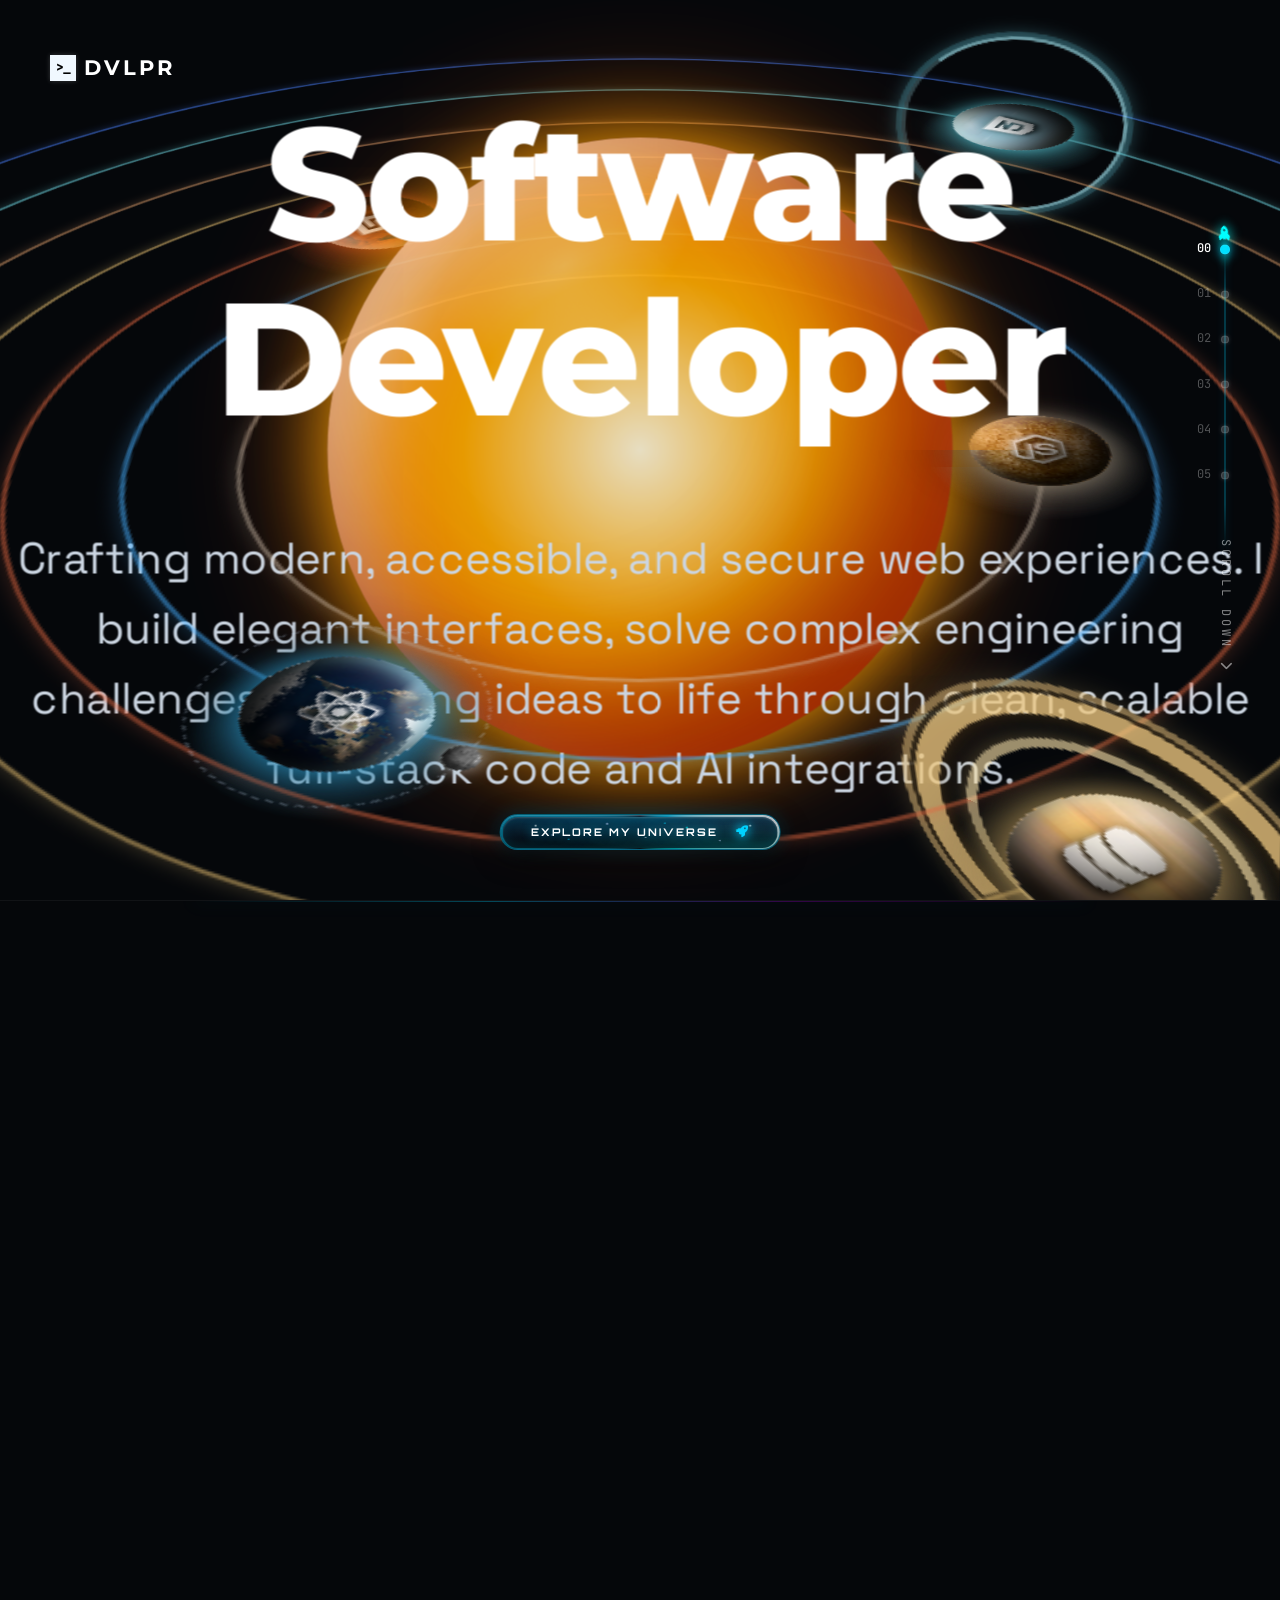
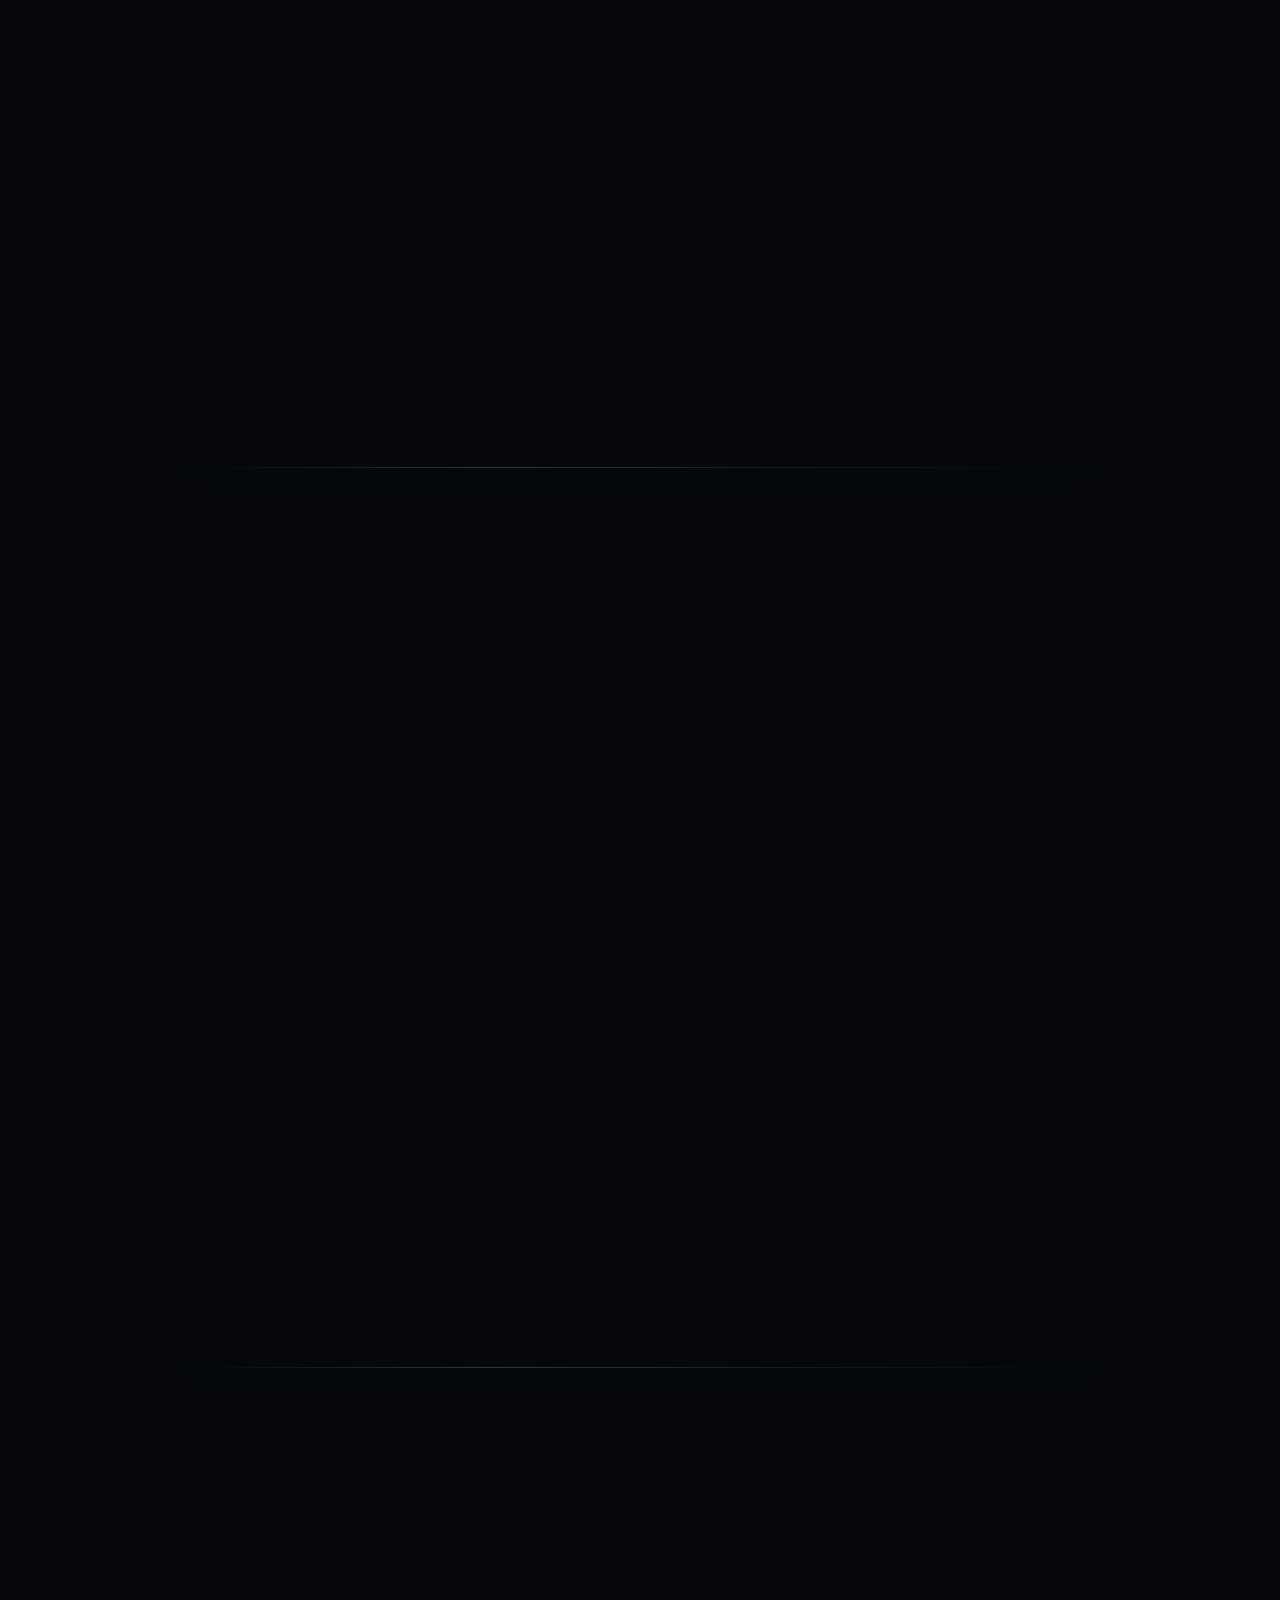
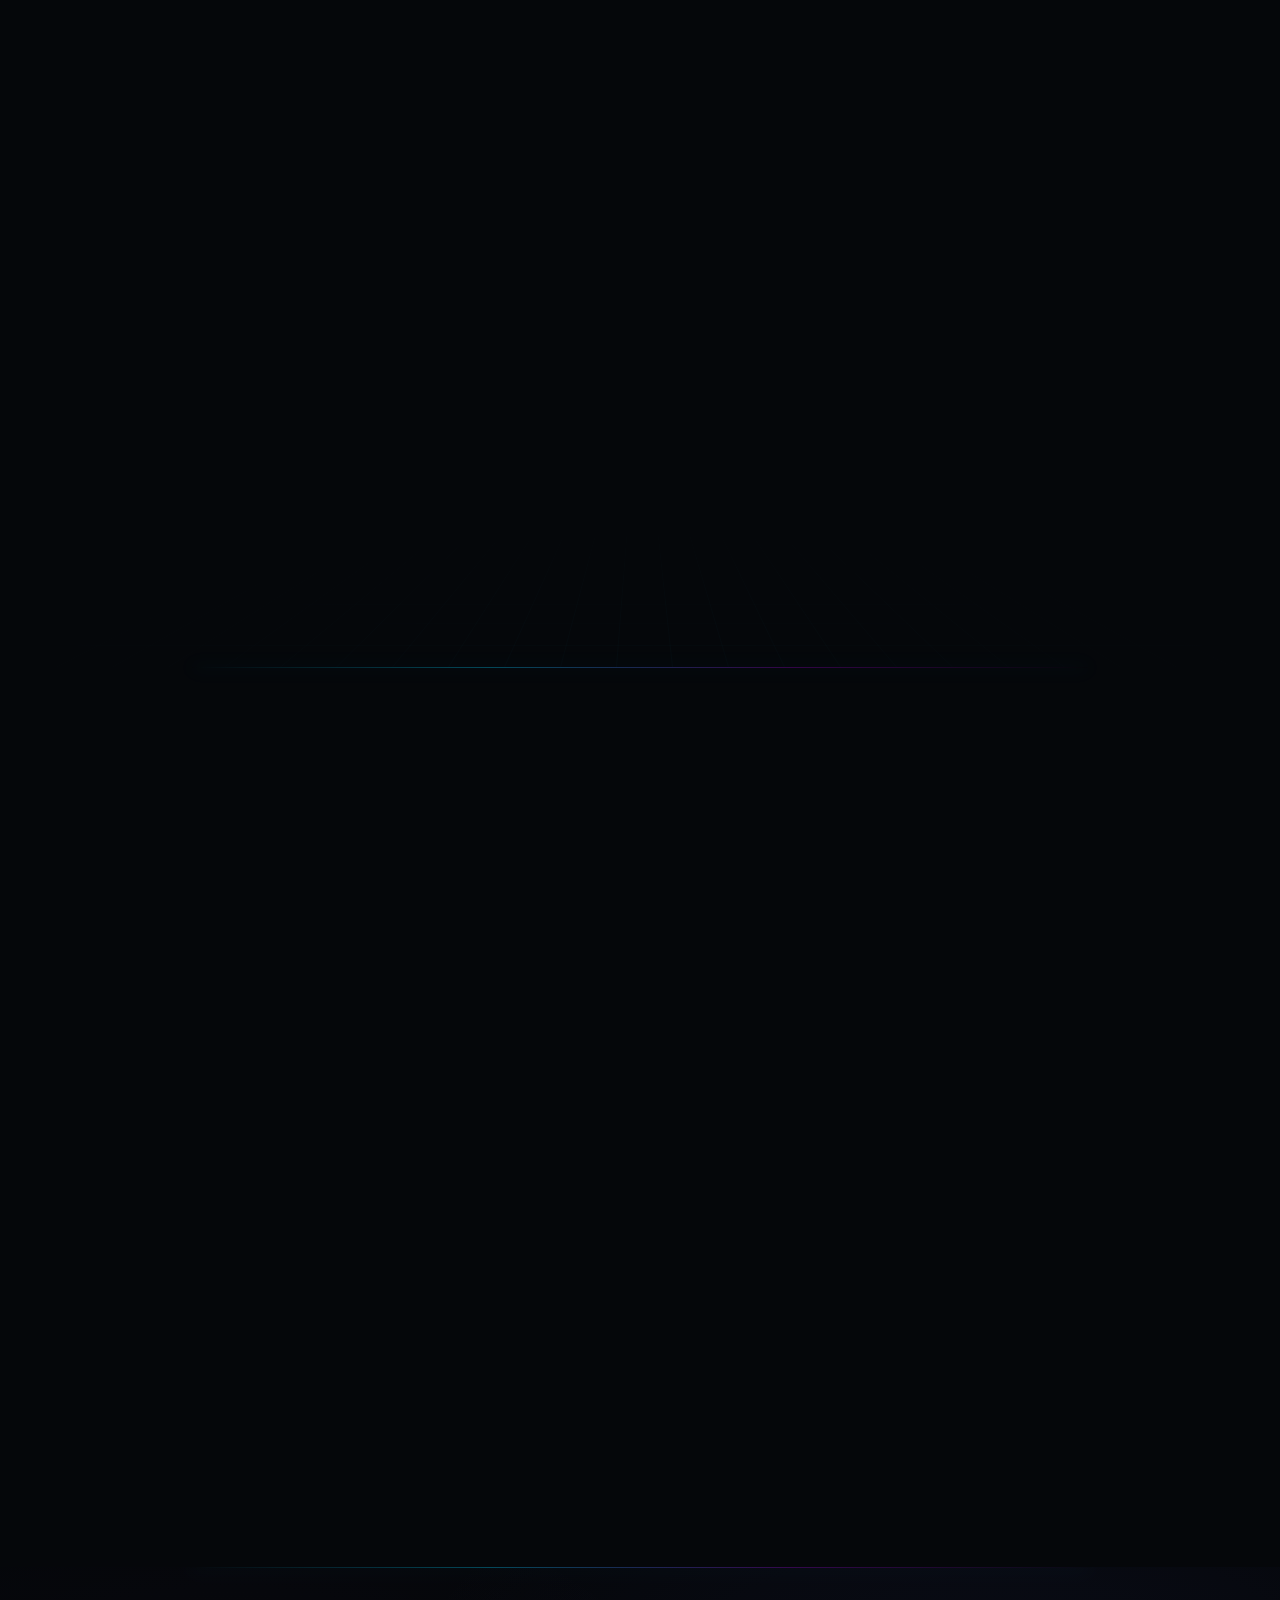
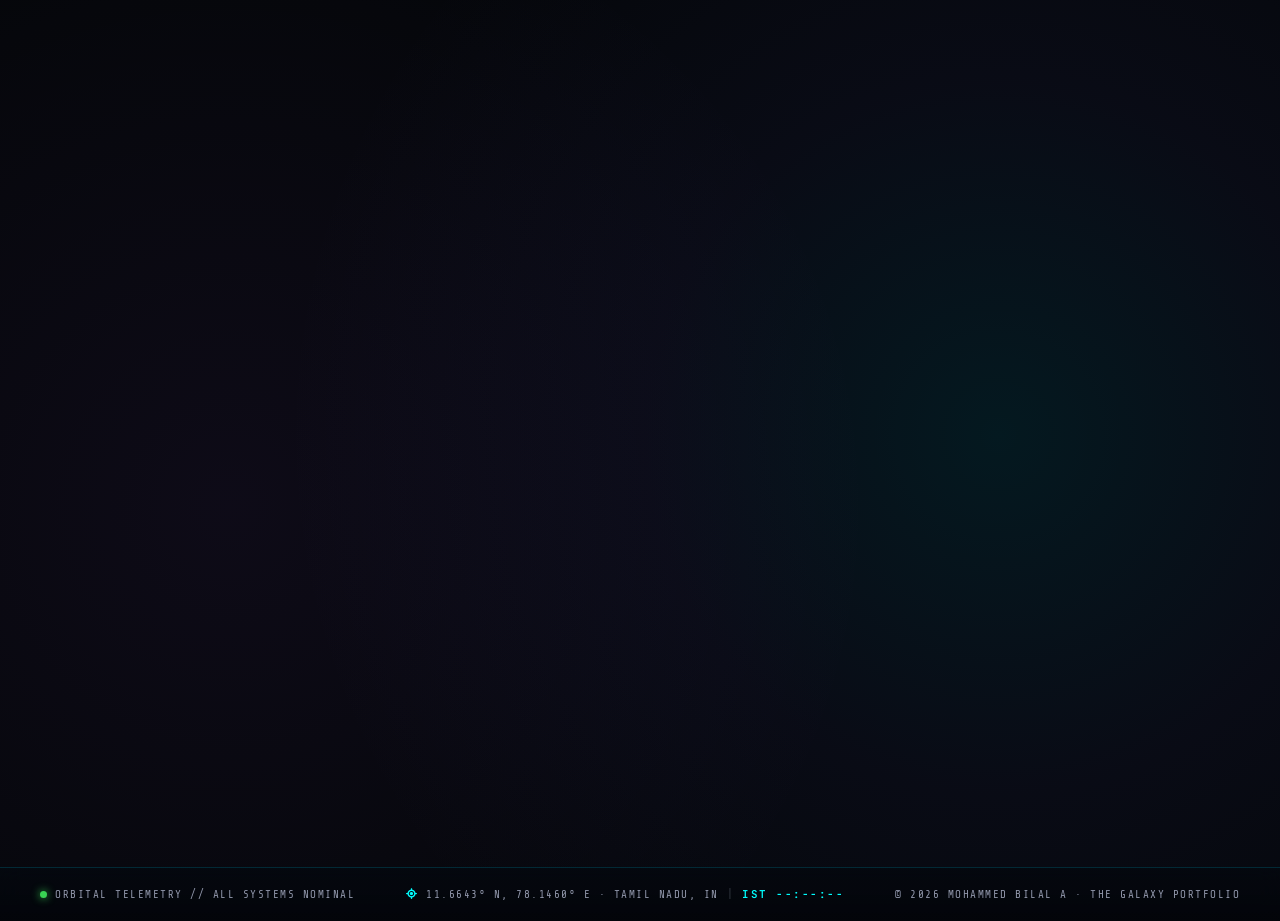
==== index.html @ cd168e83 "Standardize Skills planet sizes and redesign Skill Telemetry Dossier card" ====
<!DOCTYPE html>
<html lang="en">

<head>
    <meta charset="UTF-8">
    <meta name="viewport" content="width=device-width, initial-scale=1.0">
    <title>Mohammed Bilal | The Galaxy Portfolio</title>
    <!-- Favicon -->
    <link rel="icon"
        href="data:image/svg+xml,<svg xmlns='http://www.w3.org/2000/svg' viewBox='0 0 100 100'><text y='.9em' font-size='90'>🚀</text></svg>">
    <link rel="stylesheet" href="style.css?v=32">
    <link rel="stylesheet" href="https://cdnjs.cloudflare.com/ajax/libs/font-awesome/6.4.0/css/all.min.css">
    <link rel="preconnect" href="https://fonts.googleapis.com">
    <link rel="preconnect" href="https://fonts.gstatic.com" crossorigin>
    <link
        href="https://fonts.googleapis.com/css2?family=Inter:wght@300;400;600&family=Montserrat:wght@700&family=Orbitron:wght@400..900&family=Share+Tech+Mono&family=JetBrains+Mono:wght@400..700&family=Space+Grotesk:wght@300..700&display=swap"
        rel="stylesheet">
    <!-- Model Viewer -->
    <script type="module" src="https://ajax.googleapis.com/ajax/libs/model-viewer/3.4.0/model-viewer.min.js"></script>
    <!-- Lenis Smooth Scroll -->
    <script src="https://unpkg.com/@studio-freight/lenis@1.0.42/dist/lenis.min.js"></script>
</head>

<body>

    <!-- Global Canvas Starfield (replaces all parallax div layers) -->
    <canvas id="globalStarfield"></canvas>

    <!-- SPACE PRELOADER (COSMIC SOLAR SYSTEM) -->
    <div id="space-loader" class="space-loader-overlay">
        <!-- Faint space stars in loader are inherited from globalStarfield behind, but we add a nice cosmic nebula glow -->
        <div class="loader-nebula"></div>
        <div class="loader-scanlines"></div>

        <!-- Central Solar System Loader Graphics -->
        <div class="loader-solar-system">
            <!-- Miniature Sun -->
            <div class="loader-sun"></div>

            <!-- Orbit 1 & Planet 1 (React / Ice-Blue) -->
            <div class="loader-orbit orbit-1">
                <div class="loader-track track-1">
                    <div class="loader-planet planet-react"><i class="fab fa-react"></i></div>
                </div>
            </div>

            <!-- Orbit 2 & Planet 2 (NodeJS / Green) -->
            <div class="loader-orbit orbit-2">
                <div class="loader-track track-2">
                    <div class="loader-planet planet-node"><i class="fab fa-node-js"></i></div>
                </div>
            </div>

            <!-- Orbit 3 & Planet 3 (Python / Golden-Orange) -->
            <div class="loader-orbit orbit-3">
                <div class="loader-track track-3">
                    <div class="loader-planet planet-python"><i class="fab fa-python"></i></div>
                </div>
            </div>
        </div>

        <!-- Telemetry Data & Bootup Sequence -->
        <div class="loader-terminal">
            <div class="terminal-header">
                <span class="terminal-status">ORBITAL SYSTEM BOOT // ACTIVE</span>
                <span class="terminal-cursor"></span>
            </div>
            <div class="loader-percentage">00%</div>
            <!-- Golden Tech Progress Bar -->
            <div class="loader-bar-container">
                <div class="loader-bar-fill" id="loaderBarFill"></div>
            </div>
            <div class="loader-telemetry">Initializing Space Grid...</div>
        </div>
    </div>

    <!-- Brand Logo -->
    <a href="#home" class="brand-logo">
        <div class="logo-box">
            <span class="logo-terminal">&gt;<span class="blink-underscore">_</span></span>
        </div>
        <span class="logo-text">DVLPR</span>
    </a>



    <!-- Scroll Tracker Sidebar -->
    <div class="scroll-tracker">
        <ul class="scroll-nav">
            <li data-target="#home" data-label="Home" class="active">00</li>
            <li data-target="#about" data-label="About">01</li>
            <li data-target="#skills" data-label="Skills">02</li>
            <li data-target="#projects" data-label="Projects">03</li>
            <li data-target="#journey" data-label="Journey">04</li>
            <li data-target="#contact" data-label="Contact">05</li>
        </ul>
        <div class="scroll-label" id="scrollLabel" style="cursor: pointer;">
            <span>Scroll Down</span>
            <i class="fas fa-chevron-down"></i>
        </div>
    </div>



    <!-- Mobile Orbital Menu Trigger Button -->
    <button type="button" class="mobile-menu-trigger" id="mobileMenuTrigger" onclick="toggleMobileMenu()" aria-label="Open Orbital Navigation" aria-expanded="false" aria-controls="mobileNav">
        <span class="mm-radar-dot"></span>
        <span class="mm-label">ORBITAL NAV</span>
        <span class="mm-bars" aria-hidden="true">
            <span></span>
            <span></span>
            <span></span>
        </span>
    </button>

    <!-- Mobile Screen Overlay (Spacecraft Orbital Command Deck) -->
    <div class="mobile-nav-overlay" id="mobileNav" role="dialog" aria-modal="true" aria-label="Orbital Navigation Deck">
        <div class="mnav-backdrop-grid"></div>
        <div class="mnav-nebula-glow"></div>

        <div class="mnav-hud-panel">
            <!-- Top HUD Header -->
            <div class="mnav-header">
                <div class="mnav-brand">
                    <div class="logo-box">
                        <span class="logo-terminal">&gt;<span class="blink-underscore">_</span></span>
                    </div>
                    <div class="mnav-brand-meta">
                        <span class="mnav-brand-title">DVLPR // NAV DECK</span>
                        <span class="mnav-brand-sub"><span class="mnav-live-dot"></span>SECTOR TELEPORT READY</span>
                    </div>
                </div>
                <button type="button" class="close-menu-btn" onclick="toggleMobileMenu()" aria-label="Close Navigation">
                    <span class="close-label">ESC</span>
                    <i class="fas fa-times"></i>
                </button>
            </div>

            <!-- Sector Telemetry Navigation Links -->
            <nav class="mobile-nav-links" aria-label="Primary Mobile Navigation">
                <a href="#home" class="mnav-item active" style="--i: 0;">
                    <span class="mnav-index">00</span>
                    <span class="mnav-icon"><i class="fas fa-sun"></i></span>
                    <span class="mnav-info">
                        <span class="mnav-title">Home</span>
                        <span class="mnav-desc">SOLAR CORE // OVERVIEW</span>
                    </span>
                    <i class="fas fa-chevron-right mnav-arrow"></i>
                </a>
                <a href="#about" class="mnav-item" style="--i: 1;">
                    <span class="mnav-index">01</span>
                    <span class="mnav-icon"><i class="fas fa-user-astronaut"></i></span>
                    <span class="mnav-info">
                        <span class="mnav-title">About</span>
                        <span class="mnav-desc">ASTRONAUT DOSSIER // BIO</span>
                    </span>
                    <i class="fas fa-chevron-right mnav-arrow"></i>
                </a>
                <a href="#skills" class="mnav-item" style="--i: 2;">
                    <span class="mnav-index">02</span>
                    <span class="mnav-icon"><i class="fas fa-globe"></i></span>
                    <span class="mnav-info">
                        <span class="mnav-title">Skills</span>
                        <span class="mnav-desc">PLANETARY TECH SYSTEM</span>
                    </span>
                    <i class="fas fa-chevron-right mnav-arrow"></i>
                </a>
                <a href="#projects" class="mnav-item" style="--i: 3;">
                    <span class="mnav-index">03</span>
                    <span class="mnav-icon"><i class="fas fa-satellite-dish"></i></span>
                    <span class="mnav-info">
                        <span class="mnav-title">Projects</span>
                        <span class="mnav-desc">MISSIONS LOG // ARCHIVE</span>
                    </span>
                    <i class="fas fa-chevron-right mnav-arrow"></i>
                </a>
                <a href="#journey" class="mnav-item" style="--i: 4;">
                    <span class="mnav-index">04</span>
                    <span class="mnav-icon"><i class="fas fa-route"></i></span>
                    <span class="mnav-info">
                        <span class="mnav-title">Journey</span>
                        <span class="mnav-desc">STELLAR TRAJECTORY</span>
                    </span>
                    <i class="fas fa-chevron-right mnav-arrow"></i>
                </a>
                <a href="#contact" class="mnav-item" style="--i: 5;">
                    <span class="mnav-index">05</span>
                    <span class="mnav-icon"><i class="fas fa-broadcast-tower"></i></span>
                    <span class="mnav-info">
                        <span class="mnav-title">Contact</span>
                        <span class="mnav-desc">MISSION CONTROL // UPLINK</span>
                    </span>
                    <i class="fas fa-chevron-right mnav-arrow"></i>
                </a>
            </nav>

            <!-- Bottom Quick-Comms & Telemetry Footer -->
            <div class="mnav-footer">
                <div class="mnav-socials">
                    <a href="https://github.com/Bilalyzr" target="_blank" rel="noopener noreferrer" aria-label="GitHub">
                        <i class="fab fa-github"></i>
                    </a>
                    <a href="https://www.linkedin.com/in/mohammed-bilal-a-5b5656254" target="_blank" rel="noopener noreferrer" aria-label="LinkedIn">
                        <i class="fab fa-linkedin-in"></i>
                    </a>
                    <a href="mailto:althafbilal1968@gmail.com" aria-label="Email">
                        <i class="fas fa-envelope"></i>
                    </a>
                    <a href="https://www.instagram.com/_.bxnny_4?igsh=dndpNm1zdHIxMTE0" target="_blank" rel="noopener noreferrer" aria-label="Instagram">
                        <i class="fab fa-instagram"></i>
                    </a>
                </div>
                <div class="mnav-coords">SYS ONLINE · 11.66°N, 78.14°E</div>
            </div>
        </div>
    </div>

    <!-- 1. HERO SECTION -->
    <section id="home">

        <div class="scene-container">
            <div class="solar-system">

                <!-- 7 Orbits -->
                <div class="orbit orbit-1"></div>
                <div class="orbit orbit-2"></div>
                <div class="orbit orbit-3"></div>
                <div class="orbit orbit-4"></div>
                <div class="orbit orbit-5"></div>
                <div class="orbit orbit-6"></div>
                <div class="orbit orbit-7"></div>

                <div class="sun-wrapper">
                    <div class="sun"></div>
                    <div class="sun-text">
                        <h1>Mohammed Bilal</h1>
                        <p class="hero-role">Software<br>Developer</p>
                        <p class="hero-desc">Crafting modern, accessible, and secure web experiences. I build elegant
                            interfaces, solve complex engineering challenges, and bring ideas to life through clean, scalable
                            full-stack code and AI integrations.</p>

                    </div>
                </div>

                <!-- Tracks & 3D Real Solar System Tech Planets -->
                <!-- 1. Mercury (Node.js) — Scorched Cratered Iron World -->
                <div class="track track-1">
                    <div class="p-wrapper p-1" style="--start-angle: 0deg;">
                        <div class="planet-body style-node planet-mercury counter-rot-1" data-skill="node" data-planet-label="MERCURY // NODE.JS" role="button" tabindex="0" aria-label="Mercury - Node.js Tech Planet">
                            <div class="planet-aura"></div>
                            <div class="planet-sphere">
                                <div class="planet-texture"></div>
                                <div class="planet-emblem"><i class="fab fa-node-js"></i></div>
                                <div class="planet-grid-overlay"></div>
                                <div class="planet-shading"></div>
                            </div>
                        </div>
                    </div>
                </div>

                <!-- 2. Earth (React.js) — Blue Marble, Continents, Clouds & Lunar Moon -->
                <div class="track track-2">
                    <div class="p-wrapper p-2" style="--start-angle: 120deg;">
                        <div class="planet-body style-react planet-earth counter-rot-2" data-skill="react" data-planet-label="EARTH // REACT.JS" role="button" tabindex="0" aria-label="Earth - React.js Tech Planet">
                            <div class="planet-aura"></div>
                            <div class="planet-sphere">
                                <div class="planet-texture"></div>
                                <div class="planet-clouds"></div>
                                <div class="planet-emblem"><i class="fab fa-react"></i></div>
                                <div class="planet-grid-overlay"></div>
                                <div class="planet-shading"></div>
                            </div>
                            <div class="planet-moon-orbit">
                                <div class="planet-moon"></div>
                            </div>
                        </div>
                    </div>
                </div>

                <!-- 3. Mars (HTML5) — The Rusty Red Planet & Polar Ice Cap -->
                <div class="track track-3">
                    <div class="p-wrapper p-3" style="--start-angle: 240deg;">
                        <div class="planet-body style-html planet-mars counter-rot-3" data-skill="html" data-planet-label="MARS // HTML5" role="button" tabindex="0" aria-label="Mars - HTML5 Tech Planet">
                            <div class="planet-aura"></div>
                            <div class="planet-sphere">
                                <div class="planet-texture"></div>
                                <div class="planet-emblem"><i class="fab fa-html5"></i></div>
                                <div class="planet-grid-overlay"></div>
                                <div class="planet-shading"></div>
                            </div>
                        </div>
                    </div>
                </div>

                <!-- 4. Saturn (Database / SQL) — Golden Gas Giant & Cassini Ring System -->
                <div class="track track-4">
                    <div class="p-wrapper p-4" style="--start-angle: 60deg;">
                        <div class="planet-body style-db planet-saturn counter-rot-4" data-skill="sql" data-planet-label="SATURN // SQL & DB" role="button" tabindex="0" aria-label="Saturn - SQL Database Tech Planet">
                            <div class="planet-aura"></div>
                            <div class="planet-sphere">
                                <div class="planet-texture"></div>
                                <div class="planet-emblem"><i class="fas fa-database"></i></div>
                                <div class="planet-grid-overlay"></div>
                                <div class="planet-shading"></div>
                            </div>
                            <div class="planet-ring ring-saturn-major"></div>
                            <div class="planet-ring ring-saturn-minor"></div>
                        </div>
                    </div>
                </div>

                <!-- 5. Jupiter (Python) — Banded Gas Giant & Great Red Spot -->
                <div class="track track-5">
                    <div class="p-wrapper p-5" style="--start-angle: 180deg;">
                        <div class="planet-body style-python planet-jupiter counter-rot-5" data-skill="python" data-planet-label="JUPITER // PYTHON" role="button" tabindex="0" aria-label="Jupiter - Python Tech Planet">
                            <div class="planet-aura"></div>
                            <div class="planet-sphere">
                                <div class="planet-texture"></div>
                                <div class="planet-emblem"><i class="fab fa-python"></i></div>
                                <div class="planet-grid-overlay"></div>
                                <div class="planet-shading"></div>
                            </div>
                            <div class="planet-ring ring-jupiter-faint"></div>
                        </div>
                    </div>
                </div>

                <!-- 6. Uranus (CSS3) — Aquamarine Ice Giant & Tilted Ring -->
                <div class="track track-6">
                    <div class="p-wrapper p-6" style="--start-angle: 300deg;">
                        <div class="planet-body style-css planet-uranus counter-rot-6" data-skill="css" data-planet-label="URANUS // CSS3" role="button" tabindex="0" aria-label="Uranus - CSS3 Tech Planet">
                            <div class="planet-aura"></div>
                            <div class="planet-sphere">
                                <div class="planet-texture"></div>
                                <div class="planet-emblem"><i class="fab fa-css3-alt"></i></div>
                                <div class="planet-grid-overlay"></div>
                                <div class="planet-shading"></div>
                            </div>
                            <div class="planet-ring ring-uranus"></div>
                        </div>
                    </div>
                </div>

                <!-- 7. Neptune (Git) — Deep Cobalt Ice Giant & Cirrus Winds -->
                <div class="track track-7">
                    <div class="p-wrapper p-7" style="--start-angle: 45deg;">
                        <div class="planet-body style-git planet-neptune counter-rot-7" data-skill="git" data-planet-label="NEPTUNE // GIT" role="button" tabindex="0" aria-label="Neptune - Git Tech Planet">
                            <div class="planet-aura"></div>
                            <div class="planet-sphere">
                                <div class="planet-texture"></div>
                                <div class="planet-emblem"><i class="fab fa-git-alt"></i></div>
                                <div class="planet-grid-overlay"></div>
                                <div class="planet-shading"></div>
                            </div>
                        </div>
                    </div>
                </div>

            </div>
        </div>

        <div class="cta-container" id="btnWrapper">
            <div class="galaxy-button">
                <button id="btn" class="space-button" data-target="#projects">
                    <span class="backdrop"></span>
                    <span class="galaxy"></span>
                    <label class="text">EXPLORE MY UNIVERSE &nbsp;<i class="fas fa-rocket"></i></label>
                </button>
                <div class="bodydrop"></div>
            </div>
        </div>
    </section>

    <!-- 2. ABOUT SECTION -->
    <section id="about">
        <div class="container fade-up">
            <h2 class="section-title">About - The Astronaut</h2>

            <div class="top-section">
                <div class="astronaut-container zoom-in" id="astronautContainer">
                    <model-viewer src="assets/models/Astronaut.glb" alt="A 3D model of an astronaut" auto-rotate
                        camera-controls shadow-intensity="1"
                        style="width: 100%; height: 100%; background-color: transparent;" disable-zoom disable-pan>
                    </model-viewer>

                    <!-- Hologram Emitter Pedestal -->
                    <div class="holo-emitter-base" aria-hidden="true">
                        <div class="emitter-beam"></div>
                        <div class="emitter-ring-outer"></div>
                        <div class="emitter-ring-inner"></div>
                    </div>

                    <!-- Speech Bubble (revealed when touching/interacting with the Astronaut) -->
                    <div class="speech-bubble" id="astronautSpeechBubble">Hello, Universe.<br>
                        I am <span class="astronaut-name-highlight">Mohammed Bilal</span>.</div>
                </div>

                <div class="profile-card holograph-card fade-left">
                    <!-- HUD Frame Elements -->
                    <div class="hud-inner-frame"></div>
                    <div class="hud-grid"></div>
                    <div class="hud-indicators">
                        <span class="hud-indicator"></span>
                        <span class="hud-indicator"></span>
                        <span class="hud-indicator"></span>
                    </div>
                    <div class="hud-status">Active</div>

                    <h3>Who I Am</h3>
                    <div class="hud-subtitle">Personnel Database // Entry_001</div>
                    <div class="card-line"></div>
                    <p>
                        I am Mohammed Bilal, a driven Software Developer with hands-on experience in full-stack web
                        development, React.js, Node.js, Python, and WordPress. Navigating the boundless digital
                        cosmos, I specialize in API integration, database management, debugging, and deployment,
                        with practical expertise in e-learning platforms and AI/ML-driven applications.
                    </p>

                    <!-- Resume Download Button -->
                    <div class="resume-download-wrap">
                        <a href="assets/Mohammed_Bilal_A_Resume.pdf" download="Mohammed_Bilal_A_Resume.pdf"
                            class="resume-holo-btn" id="resumeDownloadBtn">
                            <span class="resume-btn-icon"><i class="fas fa-file-download"></i></span>
                            <span class="resume-btn-content">
                                <span class="resume-btn-label">DOWNLOAD MISSION FILE</span>
                                <span class="resume-btn-sub">Resume · PDF</span>
                            </span>
                            <span class="resume-btn-arrow"><i class="fas fa-chevron-right"></i></span>
                        </a>
                    </div>
                </div>
            </div>

            <div class="grid-section">
                <div class="info-card holograph-card zoom-in">
                    <div class="info-card-grid"></div>
                    <div class="icon-box"><i class="fas fa-rocket"></i></div>
                    <div class="card-title">Academic & Trajectory Log</div>
                    <div class="card-content">
                        <ul class="bullet-list" style="padding-left: 0;">
                            <li><strong style="color:var(--neon-cyan);">Base Command:</strong> Master of Computer
                                Applications, Sona College of Technology (CGPA: 8.3/10 · Expected 2027).</li>
                            <li><strong style="color:var(--neon-cyan);">Undergraduate:</strong> Bachelor of Computer
                                Applications, Sona College of Arts & Science (CGPA: 7.9/10).</li>
                            <li><strong style="color:var(--neon-cyan);">Industry Experience:</strong> Web Developer Intern at
                                Sasha Infinity (Tutor LMS, WordPress, AI integrations).</li>
                        </ul>
                    </div>
                </div>

                <div class="info-card holograph-card zoom-in">
                    <div class="info-card-grid"></div>
                    <div class="icon-box"><i class="fas fa-trophy"></i></div>
                    <div class="card-title">Hackathon Expeditions</div>
                    <div class="card-content">
                        <ul class="bullet-list" style="padding-left: 0;">
                            <li><strong style="color:white;">SIF Pitch Fest 2026:</strong> <span
                                    style="color:#b3c5ef;">Winner</span></li>
                            <li><strong style="color:white;">SDG Hackathon 2026:</strong> <span
                                    style="color:#b3c5ef;">Finalist</span></li>
                            <li><strong style="color:white;">Smart India Hackathon 2025:</strong> <span
                                    style="color:#b3c5ef;">Internal Round Qualifier</span></li>
                            <li><strong style="color:white;">Niral Thiruvizha 3.0:</strong> <span
                                    style="color:#b3c5ef;">Top 500</span></li>
                            <li><strong style="color:white;">SIH 2024 & 2022:</strong> <span
                                    style="color:#b3c5ef;">Participant</span></li>
                        </ul>
                    </div>
                </div>



                <div class="info-card holograph-card zoom-in">
                    <div class="info-card-grid"></div>
                    <div class="icon-box"><i class="fas fa-brain"></i></div>
                    <div class="card-title">Areas of Interest</div>
                    <div class="card-content">
                        <ul class="bullet-list">
                            <li>Artificial Intelligence</li>
                            <li>Software Development</li>
                            <li>Web Development</li>
                            <li>Data Analysis</li>
                        </ul>
                    </div>
                </div>
            </div>
        </div>
    </section>

    <!-- 3. SKILLS SECTION -->
    <section id="skills">
        <div class="container fade-up" id="skills-layout-container">
            <div class="skills-left">
                <div class="universe-container zoom-in">
                    <div class="orbit-ring ring-1"></div>
                    <div class="orbit-ring ring-2"></div>
                    <div class="orbit-ring ring-3"></div>

                    <!-- Central Logo -->
                    <div class="central-sun-logo">
                        <i class="fas fa-laptop-code"></i>
                    </div>

                    <div class="skill-info-card" id="skill-info-card" role="dialog" aria-labelledby="skill-title">
                        <div class="sk-card-grid" aria-hidden="true"></div>
                        <span class="sk-hud-corner tl" aria-hidden="true"></span>
                        <span class="sk-hud-corner tr" aria-hidden="true"></span>
                        <span class="sk-hud-corner bl" aria-hidden="true"></span>
                        <span class="sk-hud-corner br" aria-hidden="true"></span>

                        <!-- Telemetry Top Bar -->
                        <div class="sk-card-topbar">
                            <div class="sk-topbar-left">
                                <span class="sk-planet-mini" id="skill-planet-mini"></span>
                                <span class="sk-sector-code" id="skill-planet-name">SECTOR // EARTH</span>
                            </div>
                            <div class="sk-topbar-right">
                                <span class="sk-live-badge"><span class="sk-live-dot"></span>LOCKED</span>
                                <button type="button" class="close-btn" onclick="closeSkillCard()" aria-label="Close Telemetry Dossier">
                                    <span>ESC</span>
                                    <i class="fas fa-times"></i>
                                </button>
                            </div>
                        </div>

                        <!-- Core Hero Emblem & Title Header -->
                        <div class="sk-card-header">
                            <div class="sk-icon-orb">
                                <i id="skill-icon" class="fab fa-react tech-icon-large"></i>
                            </div>
                            <div class="sk-header-meta">
                                <span class="sk-dossier-tag">TECH TELEMETRY // DOSSIER</span>
                                <h3 id="skill-title">React.js</h3>
                            </div>
                        </div>

                        <div class="skill-card-details">
                            <div class="detail-row">
                                <span class="detail-label"><i class="fas fa-microchip"></i>PAYLOAD &amp; TOOLS //</span>
                                <div class="sk-tools-pills" id="skill-tools"></div>
                            </div>

                            <div class="detail-row">
                                <div class="sk-proficiency-head">
                                    <span class="detail-label" style="margin-bottom:0;"><i class="fas fa-tachometer-alt"></i>PROFICIENCY //</span>
                                    <div class="sk-proficiency-badges">
                                        <span id="skill-level" class="sk-level-badge">Advanced</span>
                                        <span id="skill-percent" class="sk-percent-val">85%</span>
                                    </div>
                                </div>
                                <div class="progress-container">
                                    <div class="progress-bar" id="skill-progress"></div>
                                </div>
                            </div>

                            <div class="detail-row">
                                <span class="detail-label"><i class="fas fa-satellite"></i>OPERATIONAL CAPABILITIES //</span>
                                <p id="skill-desc" class="sk-desc-box">...</p>
                            </div>
                        </div>

                        <div class="sk-card-footer">
                            <a href="#projects" class="skill-cta-btn" onclick="closeSkillCard()">
                                <i class="fas fa-rocket"></i>
                                <span>VIEW MISSIONS</span>
                                <i class="fas fa-chevron-right sk-btn-arrow"></i>
                            </a>
                        </div>
                    </div>

                    <!-- Track 1: Horizontal -->
                    <div class="planet-track track-1">
                        <div class="planet-spinner">
                            <div class="planet-pos" style="--start-angle: 0deg;">
                                <div class="planet p-react skill-earth" data-planet-label="EARTH // REACT.JS" onclick="openSkill('react')">
                                    <span class="sk-planet-surface"></span>
                                    <span class="sk-planet-clouds"></span>
                                    <i class="fab fa-react"></i>
                                    <span class="sk-moon-orbit"><span class="sk-moon"></span></span>
                                </div>
                            </div>
                            <div class="planet-pos" style="--start-angle: 180deg;">
                                <div class="planet p-node skill-mercury" data-planet-label="MERCURY // NODE.JS" onclick="openSkill('node')">
                                    <span class="sk-planet-surface"></span>
                                    <i class="fab fa-node-js"></i>
                                </div>
                            </div>
                        </div>
                    </div>

                    <!-- Track 2: Tilted Positive -->
                    <div class="planet-track track-2">
                        <div class="planet-spinner">
                            <div class="planet-pos" style="--start-angle: 0deg;">
                                <div class="planet p-html skill-mars" data-planet-label="MARS // HTML5" onclick="openSkill('html')">
                                    <span class="sk-planet-surface"></span>
                                    <i class="fab fa-html5"></i>
                                </div>
                            </div>
                            <div class="planet-pos" style="--start-angle: 120deg;">
                                <div class="planet p-sql skill-saturn" data-planet-label="SATURN // SQL & DB" onclick="openSkill('sql')">
                                    <span class="sk-planet-surface"></span>
                                    <i class="fas fa-database"></i>
                                    <span class="sk-saturn-ring-major"></span>
                                    <span class="sk-saturn-ring-minor"></span>
                                </div>
                            </div>
                            <div class="planet-pos" style="--start-angle: 240deg;">
                                <div class="planet p-git skill-uranus" data-planet-label="URANUS // GIT" onclick="openSkill('git')">
                                    <span class="sk-planet-surface"></span>
                                    <i class="fab fa-git-alt"></i>
                                    <span class="sk-uranus-ring"></span>
                                </div>
                            </div>
                        </div>
                    </div>

                    <!-- Track 3: Tilted Negative -->
                    <div class="planet-track track-3">
                        <div class="planet-spinner">
                            <div class="planet-pos" style="--start-angle: 0deg;">
                                <div class="planet p-css skill-neptune" data-planet-label="NEPTUNE // CSS3" onclick="openSkill('css')">
                                    <span class="sk-planet-surface"></span>
                                    <i class="fab fa-css3-alt"></i>
                                </div>
                            </div>
                            <div class="planet-pos" style="--start-angle: 120deg;">
                                <div class="planet p-js skill-venus" data-planet-label="VENUS // JAVASCRIPT" onclick="openSkill('js')">
                                    <span class="sk-planet-surface"></span>
                                    <i class="fab fa-js"></i>
                                </div>
                            </div>
                            <div class="planet-pos" style="--start-angle: 240deg;">
                                <div class="planet p-python skill-jupiter" data-planet-label="JUPITER // PYTHON" onclick="openSkill('python')">
                                    <span class="sk-planet-surface"></span>
                                    <i class="fab fa-python"></i>
                                </div>
                            </div>
                        </div>
                    </div>
                </div>
            </div>

            <div class="skills-right fade-left">
                <div class="quote-box">
                    <p class="quote-text">"A problem is an opportunity to do your best."</p>
                </div>
                <h2 class="skills-heading">Skills & Experience</h2>
                <p class="skills-subtext-highlight">Specialized in full-stack web engineering, modern APIs, and AI/ML integrations.</p>
                <p class="skills-body-text">
                    Hands-on experience in full-stack web development with React.js, Node.js, Express.js, FastAPI, and Python.
                    Proficient in database design (PostgreSQL, MySQL, MongoDB, Supabase), API architectures (REST, GraphQL),
                    Docker containerization, machine learning classification (Scikit-learn, XGBoost), and LMS platform management (WordPress &amp; Tutor LMS).
                </p>
            </div>
        </div>

    </section>

    <!-- 4. PROJECTS SECTION — Missions Log (3D Planetary Orbit Map + Wide Mission Console) -->
    <section id="projects" class="galaxy-missions-section">

        <!-- Holographic Grid Background -->
        <div class="holo-grid-plane"></div>

        <div class="container fade-up">
            <h2 class="section-title" style="text-align:center;">Missions Log</h2>
            <p class="missions-subtitle">Classified Operations &mdash; Mission Archive</p>

            <!-- Constellation Filter Bar -->
            <div class="freq-scanner">
                <div class="scanner-line"></div>
                <div class="freq-buttons">
                    <button class="freq-btn active" onclick="filterProjects('all', this)">
                        <span class="freq-dot"></span> All Missions
                    </button>
                    <button class="freq-btn" onclick="filterProjects('react', this)">
                        <span class="freq-dot"></span> React
                    </button>
                    <button class="freq-btn" onclick="filterProjects('python', this)">
                        <span class="freq-dot"></span> Python
                    </button>
                    <button class="freq-btn" onclick="filterProjects('ai', this)">
                        <span class="freq-dot"></span> AI &amp; ML
                    </button>
                    <button class="freq-btn" onclick="filterProjects('web', this)">
                        <span class="freq-dot"></span> Web
                    </button>
                </div>
            </div>

            <!-- 3D Planetary Orbit Map + Wide Mission Console Split Deck -->
            <div class="galaxy-mission-deck">

                <!-- LEFT: Interactive 3D Planetary Orbit Map -->
                <div class="orbital-starmap-panel">
                    <div class="starmap-stage" id="starmapStage">
                        <!-- Concentric Orbital Rings -->
                        <div class="starmap-ring ring-outer"></div>
                        <div class="starmap-ring ring-mid"></div>
                        <div class="starmap-ring ring-inner"></div>
                        <div class="starmap-radar-sweep"></div>

                        <!-- Dynamic SVG Laser Link from Core to Active Planet -->
                        <svg class="starmap-laser-svg" viewBox="0 0 400 400" preserveAspectRatio="none" aria-hidden="true">
                            <line id="starmapLaserLine" x1="200" y1="200" x2="200" y2="60" />
                        </svg>

                        <!-- Central Active Planet Core -->
                        <div class="starmap-core" id="starmapCore">
                            <div class="starmap-core-halo"></div>
                            <div class="starmap-core-sphere" id="starmapCoreSphere"></div>
                            <span class="starmap-core-code" id="starmapCoreCode">ALPHA-01</span>
                        </div>

                        <!-- Orbiting Mission Planet Nodes (Injected via JS) -->
                        <div class="starmap-nodes" id="starmapNodes"></div>
                    </div>

                    <!-- Orbital Step Controls below Star Map -->
                    <div class="stack-nav">
                        <div class="nav-arrow" id="prevBtn" role="button" aria-label="Previous mission"><i class="fas fa-chevron-left"></i></div>
                        <div class="nav-dots" id="navDots"></div>
                        <div class="nav-arrow" id="nextBtn" role="button" aria-label="Next mission"><i class="fas fa-chevron-right"></i></div>
                    </div>
                </div>

                <!-- RIGHT: Wide Holographic Mission Console -->
                <div class="mission-console-wrapper" id="stackContainer">
                    <!-- Injected via JS -->
                </div>

            </div>

        </div>
    </section>

    <!-- 5. JOURNEY SECTION — Stellar Trajectory -->
    <section id="journey" class="stellar-trajectory">

        <div class="trajectory-header fade-up">
            <h2 class="section-title" style="text-align:center; padding-bottom:0;">Stellar Trajectory</h2>
            <p class="trajectory-subtitle">Flight Log — Mission Timeline</p>
        </div>

        <!-- Warp Trail Canvas (particle stream between nodes) -->
        <canvas id="warpTrailCanvas"></canvas>

        <div class="stellar-timeline fade-up">

            <!-- Node 1: SSLC — Asteroid -->
            <div class="stellar-node node-asteroid zoom-in">
                <div class="celestial-stage">
                    <div class="celestial-body asteroid-body">
                        <div class="body-glow"></div>
                        <div class="body-surface">
                            <div class="body-texture"></div>
                            <div class="body-icon"><i class="fas fa-meteor"></i></div>
                            <div class="body-shading"></div>
                        </div>
                    </div>
                    <div class="lightyear-connector">
                        <div class="ly-line"></div>
                        <span class="ly-label">2 LY</span>
                    </div>
                </div>
                <div class="stellar-info">
                    <div class="mission-hud">
                        <span class="hud-status complete">COMPLETE</span>
                        <span class="hud-year">2020</span>
                    </div>
                    <h3 class="phase-title">SSLC</h3>
                    <p class="phase-location">St. John's Matric. Hr. Sec. School</p>
                    <div class="phase-tags">
                        <span class="phase-tag">Foundation</span>
                    </div>
                </div>
            </div>

            <!-- Node 2: HSC — Moon -->
            <div class="stellar-node node-moon zoom-in" style="transition-delay: 0.15s;">
                <div class="celestial-stage">
                    <div class="celestial-body moon-body">
                        <div class="body-glow"></div>
                        <div class="moon-orbit-ring"></div>
                        <div class="body-surface">
                            <div class="body-texture"></div>
                            <div class="body-icon"><i class="fas fa-moon"></i></div>
                            <div class="body-shading"></div>
                        </div>
                    </div>
                    <div class="lightyear-connector">
                        <div class="ly-line"></div>
                        <span class="ly-label">3 LY</span>
                    </div>
                </div>
                <div class="stellar-info">
                    <div class="mission-hud">
                        <span class="hud-status complete">COMPLETE</span>
                        <span class="hud-year">2022</span>
                    </div>
                    <h3 class="phase-title">HSC</h3>
                    <p class="phase-location">St. John's Matric. Hr. Sec. School</p>
                    <div class="phase-tags">
                        <span class="phase-tag">Computer Applications</span>
                    </div>
                </div>
            </div>

            <!-- Node 3: BCA — Planet -->
            <div class="stellar-node node-planet zoom-in" style="transition-delay: 0.3s;">
                <div class="celestial-stage">
                    <div class="celestial-body planet-body-j">
                        <div class="body-glow"></div>
                        <div class="planet-atmosphere"></div>
                        <div class="planet-ring-belt"></div>
                        <div class="body-surface">
                            <div class="body-texture"></div>
                            <div class="body-icon"><i class="fas fa-globe-americas"></i></div>
                            <div class="body-shading"></div>
                        </div>
                    </div>
                    <div class="lightyear-connector active-connector">
                        <div class="ly-line"></div>
                        <span class="ly-label blink-transit">In Transit...</span>
                    </div>
                </div>
                <div class="stellar-info">
                    <div class="mission-hud">
                        <span class="hud-status complete">COMPLETE</span>
                        <span class="hud-year">2025</span>
                    </div>
                    <h3 class="phase-title">BCA</h3>
                    <p class="phase-location">Sona College of Arts &amp; Science</p>
                    <div class="phase-tags">
                        <span class="phase-tag">CGPA: 7.9/10</span>
                        <span class="phase-tag">Graduated May 2025</span>
                    </div>
                </div>
            </div>

            <!-- Node 4: MCA — Star (Active/Current) -->
            <div class="stellar-node node-star zoom-in" style="transition-delay: 0.45s;">
                <div class="celestial-stage">
                    <div class="celestial-body star-body">
                        <div class="body-glow"></div>
                        <div class="star-rays"></div>
                        <div class="star-corona"></div>
                        <div class="body-surface">
                            <div class="body-texture"></div>
                            <div class="body-icon"><i class="fas fa-sun"></i></div>
                            <div class="body-shading"></div>
                        </div>
                    </div>
                </div>
                <div class="stellar-info">
                    <div class="mission-hud">
                        <span class="hud-status active-status">ACTIVE</span>
                        <span class="hud-year">Present</span>
                    </div>
                    <h3 class="phase-title">MCA</h3>
                    <p class="phase-location">Sona College of Technology</p>
                    <div class="phase-tags">
                        <span class="phase-tag">CGPA: 8.3/10</span>
                        <span class="phase-tag">Expected 2027</span>
                        <span class="phase-tag">Full-Stack Dev</span>
                        <span class="phase-tag">AI &amp; ML</span>
                    </div>
                </div>
                <!-- No connector after last node -->
            </div>

        </div>
    </section>


    <section id="contact">
        <!-- Ambient Galaxy Nebula Glow -->
        <div class="contact-galaxy-nebula" aria-hidden="true"></div>

        <div class="container fade-up">
            <h2 class="section-title" style="text-align:center;">Mission Control</h2>
            <p class="missions-subtitle">Deep Space Uplink &mdash; Orbital Communications Array</p>

            <div class="mission-control-container">

                <div class="contact-upper-area">
                    <div class="contact-text-panel fade-right">
                        <h3 class="contact-heading">What would you do if a software expert were just a click away?</h3>
                        <p class="contact-subtext">Whether you want to start a new project or just say hello, I’d love
                            to
                            hear from you. You can also follow me on <a
                                href="https://www.instagram.com/_.bxnny_4?igsh=dndpNm1zdHIxMTE0" class="text-highlight"
                                target="_blank" rel="noopener noreferrer">Instagram</a>.
                        </p>

                        <div class="contact-links-stage">
                            <div class="contact-links-row">
                                <!-- Channel 01: Direct Mail -->
                                <div class="contact-card channel-cyan">
                                    <div class="card-orb-icon">
                                        <span class="orb-ring"></span>
                                        <i class="fas fa-envelope"></i>
                                    </div>
                                    <div class="card-body">
                                        <div class="card-label">
                                            <span>EMAIL</span>
                                            <span class="ch-freq-tag">CH-01 // DIRECT</span>
                                        </div>
                                        <a href="mailto:althafbilal1968@gmail.com"
                                            class="card-value">althafbilal1968@gmail.com</a>
                                    </div>
                                </div>

                                <!-- Channel 02: LinkedIn Network -->
                                <div class="contact-card channel-indigo">
                                    <div class="card-orb-icon">
                                        <span class="orb-ring"></span>
                                        <i class="fab fa-linkedin-in"></i>
                                    </div>
                                    <div class="card-body">
                                        <div class="card-label">
                                            <span>LINKEDIN</span>
                                            <span class="ch-freq-tag">CH-02 // COMMS</span>
                                        </div>
                                        <a href="https://www.linkedin.com/in/mohammed-bilal-a-5b5656254" class="card-value"
                                            target="_blank" rel="noopener noreferrer">Mohammed Bilal A</a>
                                    </div>
                                </div>

                                <!-- Channel 03: GitHub + Live Contributions HUD -->
                                <div class="contact-card github-contact-card" id="githubContactCard" tabindex="0" role="button" aria-expanded="false" aria-controls="githubContribHud">
                                    <div class="card-orb-icon gh-orb-icon">
                                        <span class="orb-ring"></span>
                                        <i class="fab fa-github"></i>
                                    </div>
                                    <div class="gh-card-info">
                                        <div class="card-label">
                                            <span>GITHUB</span>
                                            <span class="gh-telemetry-badge"><span class="gh-live-dot"></span>CONTRIBUTIONS</span>
                                        </div>
                                        <a href="https://github.com/Bilalyzr" class="card-value" id="githubUrlTrigger" target="_blank"
                                            rel="noopener noreferrer">github.com/Bilalyzr</a>
                                    </div>
                                </div>
                            </div>

                            <!-- Holographic GitHub Contributions HUD Popover -->
                            <div class="gh-contrib-hud" id="githubContribHud" data-theme="emerald" role="dialog" aria-label="GitHub Contributions Telemetry">
                                <div class="gh-hud-scanline"></div>
                                <div class="gh-hud-glow-orb"></div>

                                <!-- Floating Cell Tooltip -->
                                <div class="gh-floating-tooltip" id="ghFloatingTooltip" aria-hidden="true"></div>

                                <div class="gh-hud-header">
                                    <div class="gh-user-meta">
                                        <div class="gh-avatar-ring">
                                            <img src="https://avatars.githubusercontent.com/u/219866355?v=4" alt="Bilalyzr Avatar" id="ghAvatar" loading="lazy">
                                            <span class="gh-avatar-status"></span>
                                        </div>
                                        <div>
                                            <div class="gh-hud-title">
                                                <span id="ghName">Mohammed Bilal A</span>
                                                <span class="gh-handle" id="ghHandle">@Bilalyzr</span>
                                            </div>
                                            <div class="gh-hud-sub">
                                                <span class="gh-live-dot"></span> GITHUB CONTRIBUTION MATRIX // LIVE TELEMETRY
                                            </div>
                                        </div>
                                    </div>

                                    <div class="gh-hud-actions">
                                        <div class="gh-theme-switch" role="group" aria-label="Contribution Matrix Color Theme">
                                            <button type="button" class="gh-theme-btn active" data-theme-target="emerald" title="GitHub Neon Green">
                                                <span class="theme-swatch swatch-emerald"></span>GREEN
                                            </button>
                                            <button type="button" class="gh-theme-btn" data-theme-target="cyan" title="Cosmic Cyan">
                                                <span class="theme-swatch swatch-cyan"></span>CYAN
                                            </button>
                                        </div>
                                        <a href="https://github.com/Bilalyzr" target="_blank" rel="noopener noreferrer" class="gh-profile-launch-btn">
                                            <i class="fab fa-github"></i>
                                            <span>PROFILE</span>
                                            <i class="fas fa-arrow-up-right-from-square"></i>
                                        </a>
                                        <button type="button" class="gh-hud-close" id="ghHudCloseBtn" aria-label="Close GitHub Telemetry">
                                            <i class="fas fa-times"></i>
                                        </button>
                                    </div>
                                </div>

                                <!-- Stats Strip -->
                                <div class="gh-stats-strip">
                                    <div class="gh-stat-box">
                                        <div class="gh-stat-top">
                                            <span class="gh-stat-label">TOTAL CONTRIBUTIONS</span>
                                            <i class="fas fa-fire-flame-curved gh-stat-icon"></i>
                                        </div>
                                        <div class="gh-stat-value" id="ghTotalContrib">372</div>
                                        <div class="gh-stat-sub">Last 12 Months</div>
                                    </div>
                                    <div class="gh-stat-box">
                                        <div class="gh-stat-top">
                                            <span class="gh-stat-label">PUBLIC REPOS</span>
                                            <i class="fas fa-code-branch gh-stat-icon"></i>
                                        </div>
                                        <div class="gh-stat-value" id="ghPublicRepos">24</div>
                                        <div class="gh-stat-sub">Active Repositories</div>
                                    </div>
                                    <div class="gh-stat-box">
                                        <div class="gh-stat-top">
                                            <span class="gh-stat-label">PEAK DAY BURST</span>
                                            <i class="fas fa-bolt gh-stat-icon"></i>
                                        </div>
                                        <div class="gh-stat-value" id="ghPeakDay">26</div>
                                        <div class="gh-stat-sub" id="ghPeakDateSub">Oct 3, 2026</div>
                                    </div>
                                    <div class="gh-stat-box">
                                        <div class="gh-stat-top">
                                            <span class="gh-stat-label">ACTIVE DAYS</span>
                                            <i class="fas fa-calendar-check gh-stat-icon"></i>
                                        </div>
                                        <div class="gh-stat-value" id="ghActiveDays">64</div>
                                        <div class="gh-stat-sub" id="ghStreakSub">Max Streak: 7d</div>
                                    </div>
                                </div>

                                <!-- Contribution Heatmap Grid -->
                                <div class="gh-heatmap-wrapper">
                                    <div class="gh-heatmap-scroll">
                                        <div class="gh-heatmap-canvas">
                                            <div class="gh-months-row" id="ghMonthsRow"></div>
                                            <div class="gh-heatmap-body">
                                                <div class="gh-days-col">
                                                    <span>Mon</span>
                                                    <span>Wed</span>
                                                    <span>Fri</span>
                                                </div>
                                                <div class="gh-heatmap-grid" id="ghHeatmapGrid">
                                                    <!-- Populated by JS -->
                                                </div>
                                            </div>
                                        </div>
                                    </div>
                                </div>

                                <!-- HUD Footer / Legend & Cell Readout -->
                                <div class="gh-hud-footer">
                                    <div class="gh-cell-readout" id="ghCellReadout">
                                        <span class="readout-pulse"></span>
                                        <span class="readout-text">HOVER ANY MATRIX CELL TO INSPECT DAILY COMMIT TELEMETRY</span>
                                    </div>
                                    <div class="gh-legend">
                                        <span>Less</span>
                                        <span class="gh-cell lvl-0"></span>
                                        <span class="gh-cell lvl-1"></span>
                                        <span class="gh-cell lvl-2"></span>
                                        <span class="gh-cell lvl-3"></span>
                                        <span class="gh-cell lvl-4"></span>
                                        <span>More</span>
                                    </div>
                                </div>
                            </div>
                        </div>
                    </div>

                    <!-- RIGHT: 3D Orbital Earth & Lunar Relay System -->
                    <div class="earth-container fade-left">
                        <!-- Outer Planetary Radar Track -->
                        <div class="earth-orbit-track" aria-hidden="true"></div>

                        <!-- Orbiting 3D Moon Satellite -->
                        <div class="earth-moon-orbit" aria-hidden="true">
                            <div class="earth-moon-node">
                                <div class="earth-moon-sphere"></div>
                                <span class="earth-moon-label">LUNA-RELAY</span>
                            </div>
                        </div>

                        <!-- 3D Rotating Earth Sphere -->
                        <div class="section-banner">
                            <div class="earth-atmosphere-halo" aria-hidden="true"></div>

                            <div id="star-1">
                                <div class="curved-corner-star">
                                    <div class="curved-corner-bottomright"></div>
                                    <div class="curved-corner-bottomleft"></div>
                                </div>
                                <div class="curved-corner-star">
                                    <div class="curved-corner-topright"></div>
                                    <div class="curved-corner-topleft"></div>
                                </div>
                            </div>

                            <div id="star-2">
                                <div class="curved-corner-star">
                                    <div class="curved-corner-bottomright"></div>
                                    <div class="curved-corner-bottomleft"></div>
                                </div>
                                <div class="curved-corner-star">
                                    <div class="curved-corner-topright"></div>
                                    <div class="curved-corner-topleft"></div>
                                </div>
                            </div>

                            <div id="star-3">
                                <div class="curved-corner-star">
                                    <div class="curved-corner-bottomright"></div>
                                    <div class="curved-corner-bottomleft"></div>
                                </div>
                                <div class="curved-corner-star">
                                    <div class="curved-corner-topright"></div>
                                    <div class="curved-corner-topleft"></div>
                                </div>
                            </div>

                            <div id="star-4">
                                <div class="curved-corner-star">
                                    <div class="curved-corner-bottomright"></div>
                                    <div class="curved-corner-bottomleft"></div>
                                </div>
                                <div class="curved-corner-star">
                                    <div class="curved-corner-topright"></div>
                                    <div class="curved-corner-topleft"></div>
                                </div>
                            </div>

                            <div id="star-5">
                                <div class="curved-corner-star">
                                    <div class="curved-corner-bottomright"></div>
                                    <div class="curved-corner-bottomleft"></div>
                                </div>
                                <div class="curved-corner-star">
                                    <div class="curved-corner-topright"></div>
                                    <div class="curved-corner-topleft"></div>
                                </div>
                            </div>

                            <div id="star-6">
                                <div class="curved-corner-star">
                                    <div class="curved-corner-bottomright"></div>
                                    <div class="curved-corner-bottomleft"></div>
                                </div>
                                <div class="curved-corner-star">
                                    <div class="curved-corner-topright"></div>
                                    <div class="curved-corner-topleft"></div>
                                </div>
                            </div>

                            <div id="star-7">
                                <div class="curved-corner-star">
                                    <div class="curved-corner-bottomright"></div>
                                    <div class="curved-corner-bottomleft"></div>
                                </div>
                                <div class="curved-corner-star">
                                    <div class="curved-corner-topright"></div>
                                    <div class="curved-corner-topleft"></div>
                                </div>
                            </div>
                        </div>
                    </div>
                </div>

            </div>
        </div>
    </section>

    <!-- SPACECRAFT TELEMETRY FOOTER -->
    <footer class="space-telemetry-footer">
        <div class="telemetry-footer-inner">
            <div class="tf-col tf-status">
                <span class="tf-dot"></span>
                <span>ORBITAL TELEMETRY // ALL SYSTEMS NOMINAL</span>
            </div>
            <div class="tf-col tf-coords">
                <i class="fas fa-location-crosshairs"></i>
                <span>11.6643° N, 78.1460° E · TAMIL NADU, IN</span>
                <span class="tf-divider">|</span>
                <span id="footerMissionClock">IST --:--:--</span>
            </div>
            <div class="tf-col tf-copy">
                <span>&copy; 2026 MOHAMMED BILAL A · THE GALAXY PORTFOLIO</span>
            </div>
        </div>
    </footer>

    <!-- WARP SPEED TRANSITION OVERLAY -->
    <div id="warp-transition" class="warp-container">
        <div class="warp-stars"></div>
        <div class="warp-stars-2"></div>
        <div class="warp-flash"></div>
    </div>

    <script src="script.js?v=15"></script>
</body>

</html>
---- style.css ----
/* --- GLOBAL & RESET --- */
:root {
    --bg-color: #05070a;
    --neon-blue: #00d2ff;
    --neon-cyan: #00ffff;
    --neon-purple: #bd00ff;
    --sun-color: #ffd700;
    --text-main: #ffffff;
    --text-secondary: #b3c5ef;
    --glass-bg: rgba(255, 255, 255, 0.05);
    --glass-border: rgba(0, 210, 255, 0.3);
    --card-bg: rgba(10, 20, 40, 0.6);
}

* {
    margin: 0;
    padding: 0;
    box-sizing: border-box;
}

html {
    overflow-x: hidden;
}

body {
    background-color: var(--bg-color);
    color: var(--text-main);
    font-family: 'Inter', sans-serif;
    overflow-x: hidden;
    position: relative;
    line-height: 1.6;
}

p, .sc-brief, .bullet-list li {
    font-family: 'Space Grotesk', sans-serif;
}

p:not(.hero-desc):not(.hero-role):not(.missions-subtitle):not(.trajectory-subtitle):not(.phase-location), .sc-brief {
    text-align: left;
}

.hero-role, .missions-subtitle, .trajectory-subtitle, .phase-location {
    text-align: center;
}

/* --- GLOBAL CANVAS STARFIELD --- */
#globalStarfield {
    position: fixed;
    top: 0;
    left: 0;
    width: 100%;
    height: 100%;
    z-index: -1;
    pointer-events: none;
}

/* --- ORBITING SATELLITE --- */
#orbitingSatellite {
    position: fixed;
    z-index: 999;
    pointer-events: none;
    display: flex;
    align-items: center;
    gap: 4px;
}

.sat-blink {
    width: 3px;
    height: 3px;
    border-radius: 50%;
    background: #ff3030;
    box-shadow: 0 0 6px rgba(255, 48, 48, 0.6);
    animation: satBlink 1.2s ease-in-out infinite;
    display: inline-block;
}

@keyframes satBlink {
    0%, 100% { opacity: 1; }
    50% { opacity: 0; }
}

/* Hide satellite on mobile — too small to notice */
@media (max-width: 768px) {
    #orbitingSatellite { display: none; }
}

h1,
h2,
h3,
h4,
h5,
h6 {
    font-family: 'Montserrat', sans-serif;
    font-weight: 700;
    letter-spacing: 0.5px;
    color: white;
}

/* Hide scrollbar for Chrome, Safari and Opera */
html::-webkit-scrollbar,
body::-webkit-scrollbar {
    display: none;
}

/* Hide scrollbar for IE, Edge and Firefox */
html,
body {
    -ms-overflow-style: none;
    /* IE and Edge */
    scrollbar-width: none;
    /* Firefox */
}

section {
    min-height: 100vh;
    width: 100%;
    position: relative;
    overflow: hidden;
    padding-top: 80px;
    /* Offset for fixed header */
    display: flex;
    flex-direction: column;
    justify-content: center;
}

/* --- NAVIGATION --- */
.brand-logo {
    position: fixed;
    top: 55px;
    left: 50px;
    z-index: 1000;
    display: flex;
    align-items: center;
    gap: 8px;
    text-decoration: none;
    transition: transform 0.3s ease;
}

.brand-logo:hover {
    transform: scale(1.05);
}

.logo-box {
    background: #f0f8ff;
    color: #000;
    width: 26px;
    height: 26px;
    display: flex;
    justify-content: center;
    align-items: center;
    font-family: 'Share Tech Mono', monospace;
    font-weight: 900;
    font-size: 0.85rem;
    box-shadow: 0 0 5px rgba(255, 255, 255, 0.2);
}

.logo-text {
    font-family: 'Montserrat', sans-serif;
    font-weight: 700;
    font-size: 1.3rem;
    letter-spacing: 3px;
    color: white;
    text-transform: uppercase;
    line-height: 1;
}

.blink-underscore {
    animation: blinkCursor 2s infinite;
}

@keyframes blinkCursor {

    0%,
    100% {
        opacity: 1;
    }

    50% {
        opacity: 0;
    }
}


/* --- SCROLL TRACKER (Sidebar) --- */
.scroll-tracker {
    position: fixed;
    top: 50%;
    right: 15px;
    transform: translateY(-50%);
    z-index: 1000;
    display: flex;
    flex-direction: column;
    align-items: center;
    gap: 20px;
    font-family: 'JetBrains Mono', monospace;
    color: rgba(255, 255, 255, 0.3);
    width: 80px; /* Solid, stable alignment grid */
}

/* Beautiful central track line */
.scroll-tracker::before {
    content: '';
    position: absolute;
    top: 20px;
    bottom: 125px;
    left: 50%;
    width: 2px;
    background: linear-gradient(to bottom, 
        transparent, 
        rgba(0, 210, 255, 0.25) 15%, 
        rgba(0, 210, 255, 0.25) 85%, 
        transparent
    );
    box-shadow: 0 0 8px rgba(0, 210, 255, 0.2);
    transform: translateX(-50%);
    z-index: 1;
    pointer-events: none;
}

.scroll-nav {
    list-style: none;
    position: relative;
    display: flex;
    flex-direction: column;
    align-items: center;
    gap: 16px;
    width: 100%;
    padding: 10px 0;
}

/* The rocket active indicator */
.scroll-nav::after {
    content: '\f135'; /* FontAwesome Rocket Icon */
    font-family: 'Font Awesome 6 Free';
    font-weight: 900;
    position: absolute;
    top: calc(var(--active-pos, 0px) + 11px); /* Perfectly centered on active dot */
    left: 50%;
    font-size: 0.85rem;
    color: var(--neon-cyan);
    transform: translate(-50%, -50%) rotate(-45deg);
    transition: top 0.4s cubic-bezier(0.25, 1, 0.5, 1), transform 0.4s ease, color 0.3s;
    filter: drop-shadow(0 0 6px var(--neon-cyan));
    z-index: 10;
}

/* Scroll Down State: Flip Rocket */
body.scroll-down .scroll-nav::after {
    transform: translate(-50%, -50%) rotate(135deg);
}

/* Rocket Smoke/Thruster Glow Effect */
.scroll-nav::before {
    content: '';
    position: absolute;
    top: calc(var(--active-pos, 0px) + 11px);
    left: 50%;
    width: 6px;
    height: 25px;
    background: linear-gradient(to bottom, var(--neon-cyan), transparent);
    filter: blur(3px);
    transform: translate(-50%, 8px);
    opacity: 0.7;
    transition: top 0.4s cubic-bezier(0.25, 1, 0.5, 1), transform 0.4s ease, opacity 0.3s;
    animation: thrusterPulse 0.15s infinite alternate;
    z-index: 5;
}

/* Scroll Down State: Smoke moves ABOVE rocket */
body.scroll-down .scroll-nav::before {
    transform: translate(-50%, -33px) rotate(180deg);
}

@keyframes thrusterPulse {
    from {
        height: 18px;
        opacity: 0.8;
    }
    to {
        height: 28px;
        opacity: 0.4;
    }
}

.scroll-nav li {
    font-size: 0.75rem;
    cursor: pointer;
    transition: all 0.3s cubic-bezier(0.25, 0.8, 0.25, 1);
    position: relative;
    width: 100%;
    text-align: right;
    padding-right: 54px; /* Pushes numbers beautifully to the left of the track line */
    padding-top: 5px;
    padding-bottom: 5px;
    color: rgba(255, 255, 255, 0.3);
}

/* Beautiful celestial star dots on track */
.scroll-nav li::after {
    content: '';
    position: absolute;
    top: 50%;
    left: 50%;
    width: 6px;
    height: 6px;
    background: rgba(255, 255, 255, 0.2);
    border: 1px solid rgba(255, 255, 255, 0.1);
    border-radius: 50%;
    transform: translate(-50%, -50%);
    transition: all 0.3s cubic-bezier(0.25, 0.8, 0.25, 1);
    z-index: 2;
    box-shadow: 0 0 4px rgba(255, 255, 255, 0.15);
}

/* Page Label Tooltip on Hover */
.scroll-nav li::before {
    content: attr(data-label);
    position: absolute;
    right: 91px; /* Neatly spaced on the left side of the numbers */
    top: 50%;
    transform: translateY(-50%) translateX(-12px);
    opacity: 0;
    pointer-events: none;
    font-family: 'JetBrains Mono', monospace;
    font-size: 0.75rem;
    color: var(--neon-cyan);
    background: rgba(5, 7, 10, 0.95);
    padding: 5px 10px;
    border: 1px solid var(--glass-border);
    border-radius: 4px;
    white-space: nowrap;
    text-transform: uppercase;
    letter-spacing: 1.5px;
    box-shadow: 0 0 15px rgba(0, 210, 255, 0.15);
    transition: all 0.3s cubic-bezier(0.25, 0.8, 0.25, 1);
    z-index: 100;
}

.scroll-nav li:hover::before {
    opacity: 1;
    transform: translateY(-50%) translateX(0);
}

.scroll-nav li:hover {
    color: var(--neon-cyan);
    text-shadow: 0 0 8px rgba(0, 255, 255, 0.5);
    transform: scale(1.15);
}

.scroll-nav li.active {
    color: var(--text-main);
    font-weight: 500;
}

.scroll-nav li:hover::after {
    background: var(--neon-cyan);
    box-shadow: 0 0 8px var(--neon-cyan);
    width: 8px;
    height: 8px;
}

.scroll-nav li.active::after {
    background: var(--neon-blue);
    box-shadow: 0 0 12px var(--neon-blue);
    width: 8px;
    height: 8px;
}

.scroll-label {
    writing-mode: vertical-rl;
    text-orientation: mixed;
    display: flex;
    align-items: center;
    gap: 10px;
    font-size: 0.75rem;
    letter-spacing: 3px;
    color: rgba(255, 255, 255, 0.5);
    margin-top: 20px;
    text-transform: uppercase;
    cursor: pointer;
    transition: all 0.3s ease;
}

.scroll-label:hover {
    color: var(--neon-cyan);
    text-shadow: 0 0 8px rgba(0, 255, 255, 0.5);
}

.scroll-label i {
    animation: bounce 2s infinite;
    font-size: 0.8rem;
}

@keyframes bounce {
    0%, 20%, 50%, 80%, 100% {
        transform: translateY(0);
    }
    40% {
        transform: translateY(5px);
    }
    60% {
        transform: translateY(3px);
    }
}

/* Hide Tracker on Mobile */
/* Scroll tracker removed display:none */

/* --- SCROLL ANIMATIONS: ZERO-G HOLOGRAPHIC REVEAL --- */
.fade-up,
.fade-left,
.fade-right,
.zoom-in {
    transition:
        opacity 1.0s ease-out,
        transform 1.2s cubic-bezier(0.16, 1, 0.3, 1),
        /* "Drift to stop" easing */
        filter 1.0s ease-out;
    will-change: opacity, transform, filter;
}

.fade-up {
    opacity: 0;
    transform: translateY(80px) scale(0.95);
    filter: blur(4px);
}

.fade-left {
    opacity: 0;
    transform: translateX(-80px) scale(0.95);
    filter: blur(4px);
}

.fade-right {
    opacity: 0;
    transform: translateX(80px) scale(0.95);
    filter: blur(4px);
}

.zoom-in {
    opacity: 0;
    transform: scale(0.5);
    filter: blur(5px);
}

/* Visibility State */
.fade-up.visible,
.fade-left.visible,
.fade-right.visible,
.zoom-in.visible {
    opacity: 1;
    transform: none;
    filter: blur(0);
}

/* Toned-down scroll animations on mobile to prevent jarring zoom effect */
@media (max-width: 768px) {
    .fade-up,
    .fade-left,
    .fade-right,
    .zoom-in {
        transition:
            opacity 0.6s ease-out,
            transform 0.6s ease-out,
            filter 0.6s ease-out;
    }

    .zoom-in {
        transform: scale(0.9);
        filter: blur(4px);
    }

    .fade-up {
        transform: translateY(30px);
        filter: blur(4px);
    }

    .fade-left {
        transform: translateX(-30px);
        filter: blur(4px);
    }

    .fade-right {
        transform: translateX(30px);
        filter: blur(4px);
    }
}

/* --- SECTION 1: HERO (#home) --- */
#home {
    padding-top: 0;
    height: 100vh;
}

/* Fix Content Stacking - Ensure text is above background */
section .container {
    position: relative;
    z-index: 2;
}

/* --- CSS NEBULA ATMOSPHERE BLOBS (per-section) --- */
/* (Removed per user request to test a cleaner, pure deep-space background) */


/* 3D Scene Container */
#home .scene-container {
    position: absolute;
    top: 50%;
    left: 50%;
    transform: translate(-50%, -50%) scale(2.5);
    width: 100vh;
    height: 100vh;
    max-width: 1000px;
    max-height: 1000px;
    display: flex;
    justify-content: center;
    align-items: center;
    z-index: 10;
    perspective: 1000px;
}

#home .solar-system {
    position: relative;
    width: 100%;
    height: 100%;
    transform-style: preserve-3d;
    transform: rotateX(60deg);
}

/* Sun */
#home .sun-wrapper {
    position: absolute;
    top: 50%;
    left: 50%;
    transform: translate(-50%, -50%) rotateX(-60deg);
    display: flex;
    flex-direction: column;
    align-items: center;
    justify-content: center;
    z-index: 50;
}

#home .sun {
    width: 250px;
    height: 250px;
    background: radial-gradient(circle, #fff5d6 0%, #ffaa00 40%, #ff5e00 100%);
    border-radius: 50%;
    box-shadow: 0 0 30px #ffaa00, 0 0 60px rgba(255, 100, 0, 0.6);
    opacity: 0.9;
    position: relative;
    /* Added for 3D overlay */
}

/* 3D Sphere Glass Lighting Trick for Sun */
#home .sun::before {
    content: '';
    position: absolute;
    top: 8%;
    left: 15%;
    width: 45%;
    height: 25%;
    border-radius: 50%;
    background: radial-gradient(ellipse at center, rgba(255, 255, 255, 0.4) 0%, rgba(255, 255, 255, 0) 70%);
    transform: rotate(-30deg);
    pointer-events: none;
    z-index: 2;
    opacity: 0.8;
}

#home .sun::after {
    content: '';
    position: absolute;
    top: 0;
    left: 0;
    width: 100%;
    height: 100%;
    border-radius: 50%;
    background: transparent;
    pointer-events: none;
    z-index: 1;
    box-shadow:
        inset -25px -25px 50px rgba(150, 20, 0, 0.8),
        inset 15px 15px 30px rgba(255, 255, 255, 0.6);
}

/* Hero Text Content */
#home .sun-text {
    position: absolute;
    top: 50%;
    left: 50%;
    transform: translate(-50%, -50%);
    text-align: center;
    width: 800px;
    z-index: 250;
    pointer-events: auto;
    display: flex;
    flex-direction: column;
    align-items: center;
}

#home .sun-text h1 {
    /* Visually hidden but accessible to screen readers & search engines */
    position: absolute;
    width: 1px;
    height: 1px;
    padding: 0;
    margin: -1px;
    overflow: hidden;
    clip: rect(0, 0, 0, 0);
    white-space: nowrap;
    border: 0;
}

#home .hero-role {
    font-family: 'Montserrat', sans-serif;
    font-weight: 800;
    font-size: 4rem;
    line-height: 1.1;
    color: white;
    text-transform: none;
    margin-bottom: 30px;
    text-shadow: none;
    letter-spacing: -1px;
}

#home .hero-desc {
    font-family: 'Space Grotesk', sans-serif;
    font-size: 1.1rem;
    color: #cbd5e1;
    line-height: 1.6;
    font-weight: 400;
    text-shadow: none;
    margin: 0;
    max-width: 500px;
}

#home .hero-link {
    display: inline-flex;
    align-items: center;
    justify-content: center;
    gap: 10px;
    margin-top: 30px;
    font-size: 1.2rem;
    color: var(--neon-purple);
    font-weight: 700;
    text-decoration: none;
    font-family: 'Space Grotesk', sans-serif;
    transition: gap 0.3s;
}

#home .hero-link:hover {
    gap: 15px;
    text-shadow: 0 0 10px var(--neon-purple);
}

/* Orbits */
#home .orbit {
    position: absolute;
    top: 50%;
    left: 50%;
    transform: translate(-50%, -50%);
    border: 2px solid rgba(255, 255, 255, 0.3);
    border-radius: 50%;
    pointer-events: none;
}

#home .orbit-1 {
    width: 320px;
    height: 320px;
    border-color: rgba(212, 196, 176, 0.45);
    box-shadow: 0 0 8px rgba(212, 196, 176, 0.2);
}

#home .orbit-2 {
    width: 410px;
    height: 410px;
    border-color: rgba(70, 175, 255, 0.52);
    box-shadow: 0 0 8px rgba(70, 175, 255, 0.25);
}

#home .orbit-3 {
    width: 500px;
    height: 500px;
    border-color: rgba(232, 106, 66, 0.5);
    box-shadow: 0 0 8px rgba(232, 106, 66, 0.25);
}

#home .orbit-4 {
    width: 590px;
    height: 590px;
    border-color: rgba(238, 198, 118, 0.52);
    box-shadow: 0 0 8px rgba(238, 198, 118, 0.25);
}

#home .orbit-5 {
    width: 680px;
    height: 680px;
    border-color: rgba(224, 160, 108, 0.5);
    box-shadow: 0 0 8px rgba(224, 160, 108, 0.24);
}

#home .orbit-6 {
    width: 770px;
    height: 770px;
    border-color: rgba(118, 228, 240, 0.5);
    box-shadow: 0 0 8px rgba(118, 228, 240, 0.24);
}

#home .orbit-7 {
    width: 860px;
    height: 860px;
    border-color: rgba(75, 130, 255, 0.5);
    box-shadow: 0 0 8px rgba(75, 130, 255, 0.24);
}

/* Tracks & Planets */
#home .track {
    position: absolute;
    top: 50%;
    left: 50%;
    transform: translate(-50%, -50%);
    border-radius: 50%;
    transform-style: preserve-3d;
    will-change: transform;
}

#home .track-1 {
    width: 320px;
    height: 320px;
    animation: rotate 12s linear infinite;
}

#home .track-2 {
    width: 410px;
    height: 410px;
    animation: rotate 18s linear infinite reverse;
}

#home .track-3 {
    width: 500px;
    height: 500px;
    animation: rotate 24s linear infinite;
}

#home .track-4 {
    width: 590px;
    height: 590px;
    animation: rotate 30s linear infinite reverse;
}

#home .track-5 {
    width: 680px;
    height: 680px;
    animation: rotate 36s linear infinite;
}

#home .track-6 {
    width: 770px;
    height: 770px;
    animation: rotate 42s linear infinite reverse;
}

#home .track-7 {
    width: 860px;
    height: 860px;
    animation: rotate 48s linear infinite;
}

@keyframes rotate {
    0% {
        transform: translate(-50%, -50%) rotateZ(0deg);
    }

    100% {
        transform: translate(-50%, -50%) rotateZ(360deg);
    }
}

#home .p-wrapper {
    position: absolute;
    top: 50%;
    left: 50%;
    width: 0;
    height: 0;
    transform-style: preserve-3d;
}

/* Planet Offsets (Radius) */
#home .p-1 {
    transform: rotateZ(0deg) translate(160px);
}

#home .p-2 {
    transform: rotateZ(120deg) translate(205px);
}

#home .p-3 {
    transform: rotateZ(240deg) translate(250px);
}

#home .p-4 {
    transform: rotateZ(60deg) translate(295px);
}

#home .p-5 {
    transform: rotateZ(180deg) translate(340px);
}

#home .p-6 {
    transform: rotateZ(300deg) translate(385px);
}

#home .p-7 {
    transform: rotateZ(45deg) translate(430px);
}

/* =========================================================
   3D MODEL TECH PLANETS — HERO SECTION (#home)
   Multi-layered volumetric spheres, axial surface spin,
   true 3D depth-buffered rings, mini-moons & HUD telemetry
   ========================================================= */

#home .planet-body {
    --p-size: 62px;
    --p-core: #a1ebff;
    --p-mid: #00d2ff;
    --p-dark: #071926;
    --p-glow: rgba(0, 210, 255, 0.65);
    --p-rim: rgba(140, 240, 255, 0.75);
    --p-accent: #00ffff;
    --spin-speed: 14s;

    width: var(--p-size);
    height: var(--p-size);
    margin: calc(var(--p-size) * -0.5) 0 0 calc(var(--p-size) * -0.5);
    border-radius: 50%;
    display: flex;
    justify-content: center;
    align-items: center;
    color: #fff;
    position: relative;
    transform-style: preserve-3d;
    will-change: transform;
    cursor: pointer;
    pointer-events: auto;
    outline: none;
    transition: filter 0.35s ease;
}

/* Outer Atmospheric Nebula Aura (sits slightly behind sphere center) */
#home .planet-aura {
    position: absolute;
    inset: -28%;
    border-radius: 50%;
    background: radial-gradient(
        circle,
        var(--p-glow) 0%,
        rgba(0, 0, 0, 0) 70%
    );
    transform: translateZ(-6px);
    pointer-events: none;
    opacity: 0.75;
    animation: planetAuraPulse 3.5s ease-in-out infinite alternate;
    transition: opacity 0.35s ease, transform 0.35s ease;
}

@keyframes planetAuraPulse {
    0% { opacity: 0.55; transform: translateZ(-6px) scale(0.94); }
    100% { opacity: 0.9; transform: translateZ(-6px) scale(1.08); }
}

/* 3D Volumetric Globe Sphere */
#home .planet-sphere {
    position: absolute;
    inset: 0;
    border-radius: 50%;
    overflow: hidden;
    background: radial-gradient(
        circle at 30% 28%,
        var(--p-core) 0%,
        var(--p-mid) 42%,
        var(--p-dark) 88%,
        #020408 100%
    );
    box-shadow:
        0 0 18px var(--p-glow),
        0 0 36px rgba(0, 0, 0, 0.75);
    transform: translateZ(0px);
    transition: transform 0.35s cubic-bezier(0.16, 1, 0.3, 1), box-shadow 0.35s ease;
}

/* Rotating Real Equirectangular NASA Planetary Surface Texture */
#home .planet-texture {
    position: absolute;
    top: 0;
    left: 0;
    width: 200%;
    height: 100%;
    background-size: 50% 100%;
    background-repeat: repeat-x;
    background-position: 0 center;
    animation: planetAxialSpin var(--spin-speed) linear infinite;
    mix-blend-mode: normal;
    filter: contrast(1.12) saturate(1.18);
    pointer-events: none;
    z-index: 1;
}

@keyframes planetAxialSpin {
    0% { transform: translateX(0%); }
    100% { transform: translateX(-50%); }
}

/* Surface-Blended 3D Planetary Tech Emblem (sits beneath 3D glass reflection & spherical shading) */
#home .planet-emblem {
    position: absolute;
    inset: 0;
    z-index: 2;
    display: flex;
    justify-content: center;
    align-items: center;
    pointer-events: none;
}

#home .planet-emblem i {
    font-size: calc(var(--p-size) * 0.42);
    color: rgba(255, 255, 255, 0.92);
    text-shadow:
        -1px -1px 1px rgba(255, 255, 255, 0.55),
        1px 2px 4px rgba(0, 0, 0, 0.88),
        0 0 9px rgba(0, 0, 0, 0.65),
        0 0 14px var(--p-glow);
    opacity: 0.9;
    transition: transform 0.35s ease, opacity 0.35s ease, text-shadow 0.35s ease;
}

/* Spherical Atmospheric Limb Scattering */
#home .planet-grid-overlay {
    position: absolute;
    inset: 0;
    z-index: 3;
    border-radius: 50%;
    background:
        radial-gradient(
            circle at 50% 50%,
            transparent 60%,
            var(--p-rim) 96%,
            rgba(255, 255, 255, 0.5) 100%
        );
    opacity: 0.52;
    pointer-events: none;
}

/* Zenith 3D Specular Solar Highlight */
#home .planet-grid-overlay::before {
    content: '';
    position: absolute;
    top: 6%;
    left: 14%;
    width: 40%;
    height: 22%;
    border-radius: 50%;
    background: radial-gradient(
        ellipse at center,
        rgba(255, 255, 255, 0.55) 0%,
        rgba(255, 255, 255, 0.14) 50%,
        rgba(255, 255, 255, 0) 75%
    );
    transform: rotate(-30deg);
    pointer-events: none;
}

/* Atmospheric Rim Crescent */
#home .planet-grid-overlay::after {
    content: '';
    position: absolute;
    inset: 0;
    border-radius: 50%;
    border: 1px solid rgba(255, 255, 255, 0.26);
    pointer-events: none;
}

/* Deep 3D Spherical Terminator Shadow & Fresnel Rim Lighting */
#home .planet-shading {
    position: absolute;
    inset: 0;
    z-index: 4;
    border-radius: 50%;
    box-shadow:
        inset -16px -14px 24px rgba(0, 0, 0, 0.88),
        inset 7px 7px 14px rgba(255, 255, 255, 0.25),
        inset -3px -3px 10px rgba(0, 0, 0, 0.6),
        inset 2px 2px 8px var(--p-rim);
    pointer-events: none;
}

/* =========================================================
   REAL SOLAR SYSTEM RINGS & EARTH MOON (#home)
   ========================================================= */
#home .planet-ring {
    position: absolute;
    top: 50%;
    left: 50%;
    border-radius: 50%;
    pointer-events: none;
    transition: transform 0.4s ease, filter 0.4s ease;
}

/* Saturn Multi-Band Cassini Ring System */
#home .ring-saturn-major {
    width: 215%;
    height: 215%;
    border: 9px solid rgba(236, 198, 126, 0.78);
    border-top-color: rgba(205, 165, 95, 0.38);
    box-shadow:
        0 0 0 2px rgba(18, 12, 6, 0.75),
        0 0 0 5px rgba(218, 182, 118, 0.52),
        0 0 16px rgba(238, 198, 118, 0.4),
        inset 0 0 8px rgba(120, 85, 35, 0.55);
    transform: translate(-50%, -50%) rotateZ(-24deg) rotateX(74deg);
}

#home .ring-saturn-minor {
    width: 158%;
    height: 158%;
    border: 4px solid rgba(248, 224, 168, 0.62);
    box-shadow: 0 0 8px rgba(238, 198, 118, 0.35);
    transform: translate(-50%, -50%) rotateZ(-24deg) rotateX(74deg);
}

/* Jupiter Faint Gossamer Dust Ring */
#home .ring-jupiter-faint {
    width: 172%;
    height: 172%;
    border: 2px solid rgba(218, 168, 120, 0.28);
    box-shadow: 0 0 8px rgba(218, 168, 120, 0.18);
    transform: translate(-50%, -50%) rotateZ(-12deg) rotateX(76deg);
}

/* Uranus High-Inclination Tilted Ice Ring */
#home .ring-uranus {
    width: 185%;
    height: 185%;
    border: 2.5px solid rgba(168, 242, 255, 0.62);
    border-left-color: rgba(168, 242, 255, 0.25);
    box-shadow:
        0 0 0 3px rgba(110, 220, 245, 0.18),
        0 0 12px rgba(120, 235, 255, 0.4);
    transform: translate(-50%, -50%) rotateZ(68deg) rotateX(73deg);
}

/* Earth Atmospheric Cloud Layer & Orbiting Lunar Moon */
#home .planet-clouds {
    position: absolute;
    inset: -5%;
    width: 200%;
    height: 110%;
    z-index: 2;
    background-image:
        radial-gradient(ellipse 26% 10% at 22% 28%, rgba(255, 255, 255, 0.38) 0%, transparent 75%),
        radial-gradient(ellipse 32% 8% at 58% 48%, rgba(255, 255, 255, 0.34) 0%, transparent 78%),
        radial-gradient(ellipse 24% 11% at 82% 68%, rgba(255, 255, 255, 0.32) 0%, transparent 75%);
    background-size: 50% 100%;
    animation: planetAxialSpin 9s linear infinite;
    pointer-events: none;
}

#home .planet-moon-orbit {
    position: absolute;
    top: 50%;
    left: 50%;
    width: 158%;
    height: 158%;
    transform: translate(-50%, -50%);
    border-radius: 50%;
    border: 1px dashed rgba(210, 230, 255, 0.22);
    animation: moonOrbitSpin 6.5s linear infinite;
    pointer-events: none;
    z-index: 7;
}

#home .planet-moon {
    position: absolute;
    top: -6px;
    left: 50%;
    width: 13px;
    height: 13px;
    margin-left: -6.5px;
    border-radius: 50%;
    background-image: url('assets/images/planets/moon.jpg');
    background-size: cover;
    background-position: center;
    box-shadow:
        0 0 8px rgba(226, 232, 240, 0.75),
        inset -3px -3px 5px rgba(0, 0, 0, 0.85);
}

@keyframes moonOrbitSpin {
    0% { transform: translate(-50%, -50%) rotateZ(0deg); }
    100% { transform: translate(-50%, -50%) rotateZ(360deg); }
}

/* Hover & Focus Interactive 3D Elevation */
#home .planet-body:hover .planet-sphere,
#home .planet-body:focus-visible .planet-sphere {
    transform: scale(1.12);
    box-shadow:
        0 0 26px var(--p-glow),
        0 0 48px var(--p-glow);
}

#home .planet-body:hover .planet-emblem i,
#home .planet-body:focus-visible .planet-emblem i {
    opacity: 1;
    transform: scale(1.08);
    text-shadow:
        0 0 12px #ffffff,
        0 2px 5px rgba(0, 0, 0, 0.9),
        0 0 20px var(--p-accent);
}

/* =========================================================
   REAL SOLAR SYSTEM PLANETS — 7 HERO WORLDS (#home)
   Uses real NASA equirectangular textures in assets/images/planets/
   ========================================================= */

/* 1. MERCURY (Node.js) — Real Messenger Spacecraft Mercury Texture */
#home .style-node {
    --p-size: 56px;
    --p-core: #e6dfd5;
    --p-mid: #9c8f80;
    --p-dark: #2b241d;
    --p-glow: rgba(214, 195, 168, 0.65);
    --p-rim: rgba(255, 224, 185, 0.75);
    --p-accent: #6cc24a;
    --p-icon-color: #8de963;
    --spin-speed: 18s;
}
#home .style-node .planet-texture {
    background-image: url('assets/images/planets/mercury.jpg');
}

/* 2. EARTH (React.js) — Real Blue Marble 2K Earth Texture */
#home .style-react {
    --p-size: 66px;
    --p-core: #63c5ff;
    --p-mid: #1266b8;
    --p-dark: #041b38;
    --p-glow: rgba(56, 189, 248, 0.78);
    --p-rim: rgba(135, 225, 255, 0.9);
    --p-accent: #61dafb;
    --p-icon-color: #61dafb;
    --spin-speed: 14s;
}
#home .style-react .planet-texture {
    background-image: url('assets/images/planets/earth.jpg');
}

/* 3. MARS (HTML5) — Real Viking / MGS Mars Surface Texture */
#home .style-html {
    --p-size: 60px;
    --p-core: #ff9e6d;
    --p-mid: #c84720;
    --p-dark: #380d03;
    --p-glow: rgba(227, 88, 42, 0.72);
    --p-rim: rgba(255, 175, 135, 0.82);
    --p-accent: #ff6b3d;
    --p-icon-color: #ff784f;
    --spin-speed: 15s;
}
#home .style-html .planet-texture {
    background-image: url('assets/images/planets/mars.jpg');
}

/* 4. SATURN (Database / SQL) — Real Cassini Saturn Texture + Rings */
#home .style-db {
    --p-size: 66px;
    --p-core: #fff0c2;
    --p-mid: #d6a656;
    --p-dark: #3d280a;
    --p-glow: rgba(238, 198, 118, 0.75);
    --p-rim: rgba(255, 236, 179, 0.85);
    --p-accent: #c084fc;
    --p-icon-color: #e9d5ff;
    --spin-speed: 12s;
}
#home .style-db .planet-texture {
    background-image: url('assets/images/planets/saturn.jpg');
}

/* 5. JUPITER (Python) — Real Cassini Jupiter Texture & Great Red Spot */
#home .style-python {
    --p-size: 76px;
    --p-core: #ffe8cc;
    --p-mid: #c97a42;
    --p-dark: #361907;
    --p-glow: rgba(224, 152, 96, 0.8);
    --p-rim: rgba(255, 222, 185, 0.85);
    --p-accent: #ffd43b;
    --p-icon-color: #ffd43b;
    --spin-speed: 10s;
}
#home .style-python .planet-texture {
    background-image: url('assets/images/planets/jupiter.jpg');
}

/* 6. URANUS (CSS3) — Real Voyager Uranus Texture & Tilted Ring */
#home .style-css {
    --p-size: 62px;
    --p-core: #d4fbff;
    --p-mid: #4fd1e8;
    --p-dark: #073542;
    --p-glow: rgba(103, 232, 249, 0.75);
    --p-rim: rgba(195, 250, 255, 0.9);
    --p-accent: #38bdf8;
    --p-icon-color: #7dd3fc;
    --spin-speed: 15s;
}
#home .style-css .planet-texture {
    background-image: url('assets/images/planets/uranus.jpg');
}

/* 7. NEPTUNE (Git) — Real Voyager 2 Neptune Texture */
#home .style-git {
    --p-size: 60px;
    --p-core: #8bb8ff;
    --p-mid: #1d4ed8;
    --p-dark: #06123b;
    --p-glow: rgba(59, 130, 246, 0.78);
    --p-rim: rgba(147, 197, 253, 0.88);
    --p-accent: #fb7185;
    --p-icon-color: #fda4af;
    --spin-speed: 12s;
}
#home .style-git .planet-texture {
    background-image: url('assets/images/planets/neptune.jpg');
}

/* =========================================================
   3D BILLBOARD COUNTER-ROTATION (Matrix-Accurate Order)
   Undoes: rotateX(60deg) -> rotateZ(trackSpin) -> rotateZ(startAngle)
   by applying: rotateZ(-startAngle) -> rotateZ(-trackSpin) -> rotateX(-60deg)
   so every 3D planet & HUD stands 100% upright facing camera!
   ========================================================= */
#home .counter-rot-1 {
    animation: heroAntiSpinCW 12s linear infinite;
}

#home .counter-rot-2 {
    animation: heroAntiSpinCCW 18s linear infinite;
}

#home .counter-rot-3 {
    animation: heroAntiSpinCW 24s linear infinite;
}

#home .counter-rot-4 {
    animation: heroAntiSpinCCW 30s linear infinite;
}

#home .counter-rot-5 {
    animation: heroAntiSpinCW 36s linear infinite;
}

#home .counter-rot-6 {
    animation: heroAntiSpinCCW 42s linear infinite;
}

#home .counter-rot-7 {
    animation: heroAntiSpinCW 48s linear infinite;
}

@keyframes heroAntiSpinCW {
    0% {
        transform: rotateZ(calc(-1 * var(--start-angle, 0deg))) rotateZ(0deg) rotateX(-60deg);
    }
    100% {
        transform: rotateZ(calc(-1 * var(--start-angle, 0deg))) rotateZ(-360deg) rotateX(-60deg);
    }
}

@keyframes heroAntiSpinCCW {
    0% {
        transform: rotateZ(calc(-1 * var(--start-angle, 0deg))) rotateZ(0deg) rotateX(-60deg);
    }
    100% {
        transform: rotateZ(calc(-1 * var(--start-angle, 0deg))) rotateZ(360deg) rotateX(-60deg);
    }
}

/* --- HERO CTA BUTTON (Reconstructed Mission Style) --- */

#home .cta-container {
    position: absolute;
    bottom: 50px;
    left: 50%;
    transform: translateX(-50%);
    z-index: 200;
    display: flex;
    justify-content: center;
    align-items: center;
}

#home .cta-btn-wrapper {
    position: relative;
    width: 160px;
    height: 40px;
    perspective: 1000px;
}

#home .cta-btn {
    position: relative;
    width: 100%;
    height: 100%;
    /* Glassmorphism gradient background */
    background: linear-gradient(180deg, rgba(18, 28, 56, 0.7) 0%, rgba(8, 12, 25, 0.8) 100%);
    border-radius: 12px;
    /* Subtle blue border */
    border: 1px solid rgba(100, 200, 255, 0.2);
    /* Shadows for depth */
    box-shadow:
        0 0 20px rgba(0, 0, 0, 0.6),
        inset 0 0 15px rgba(100, 220, 255, 0.05);
    backdrop-filter: blur(5px);
    display: flex;
    justify-content: center;
    align-items: center;
    cursor: pointer;
    transition: transform 0.1s ease, box-shadow 0.3s ease;
    transform-style: preserve-3d;
    text-decoration: none;
    /* Remove link underline */
    overflow: visible;
    /* Allow Saturn to overhang */
}

/* Glowing Edges (Laser Lines) */
#home .cta-btn::before,
#home .cta-btn::after {
    content: '';
    position: absolute;
    left: 50%;
    transform: translateX(-50%);
    width: 70%;
    height: 2px;
    background: linear-gradient(90deg, transparent, #80e5ff, #80e5ff, transparent);
    box-shadow: 0 0 10px #80e5ff;
    opacity: 0.8;
}

#home .cta-btn::before {
    top: -1px;
}

#home .cta-btn::after {
    bottom: -1px;
}

/* Text Styling */
#home .btn-text {
    font-family: 'Exo 2', 'Orbitron', sans-serif;
    /* Use requested font fallback */
    font-size: 0.55rem;
    /* Scaled down to fit 160px */
    font-weight: 700;
    text-transform: uppercase;
    letter-spacing: 0.5px;
    z-index: 10;
    /* Gradient Fill for Text */
    background: linear-gradient(180deg, #ffffff 20%, #b3e6ff 100%);
    -webkit-background-clip: text;
    background-clip: text;
    -webkit-text-fill-color: transparent;
    filter: drop-shadow(0 0 5px rgba(100, 220, 255, 0.5));
    white-space: nowrap;
}

/* Constellation Graphic (SVG) */
#home .constellation-svg {
    position: absolute;
    top: 0;
    left: 0;
    width: 100%;
    height: 100%;
    z-index: 1;
    pointer-events: none;
    opacity: 0.8;
}

#home .constellation-line {
    stroke: #aaddff;
    stroke-width: 2;
    stroke-dasharray: 8, 8;
    opacity: 0.4;
    filter: drop-shadow(0 0 2px #aaddff);
}

#home .star-dot {
    fill: #ccf2ff;
    filter: drop-shadow(0 0 4px #fff);
    animation: pulseStar 3s infinite alternate;
}

@keyframes pulseStar {
    0% {
        opacity: 0.6;
        transform: scale(1);
    }

    100% {
        opacity: 1;
        transform: scale(1.3);
    }
}



/* --- RE-INTEGRATED REALISTIC SATURN --- */
/* Adjusted to perch on the new button structure */

#home .saturn-container {
    position: absolute;
    top: -25px;
    right: -20px;
    width: 60px;
    height: 40px;
    pointer-events: none;
    z-index: 20;
    /* Maintain the 20deg tilt */
    transform: scale(0.6) rotate(20deg);
    /* Note: We will handle dynamic tilt via JS, but base rotation is here */
}

/* Common Ring Geometry */
#home .ring-back,
#home .ring-front {
    position: absolute;
    top: 50%;
    left: 50%;
    width: 70px;
    height: 25px;
    border: 6px solid rgba(190, 170, 140, 0.6);
    border-radius: 50%;
    transform: translate(-50%, -50%);
    box-shadow: 0 0 5px rgba(255, 230, 200, 0.2);
}

#home .ring-back {
    z-index: 1;
    border-bottom-color: transparent;
    border-top-color: rgba(180, 160, 130, 0.5);
}

#home .saturn-body {
    position: absolute;
    top: 50%;
    left: 50%;
    transform: translate(-50%, -50%);
    width: 32px;
    height: 32px;
    border-radius: 50%;
    background: radial-gradient(circle at 35% 35%,
            rgba(255, 245, 200, 1) 0%,
            rgba(235, 200, 150, 1) 40%,
            rgba(150, 100, 70, 1) 80%,
            rgba(40, 25, 20, 1) 100%);
    box-shadow:
        inset -4px -4px 8px rgba(0, 0, 0, 0.7),
        0 0 15px rgba(255, 200, 150, 0.4);
    z-index: 2;
}

#home .ring-front {
    z-index: 3;
    border-top-color: transparent;
    border-bottom-color: rgba(220, 200, 170, 0.9);
    border-left-color: rgba(200, 180, 150, 0.7);
    border-right-color: rgba(200, 180, 150, 0.7);
}

/* --- SECTION 2: ABOUT (#about) --- */
#about {
    border-top: 1px solid rgba(255, 255, 255, 0.05);
}

#about .container {
    max-width: 1400px;
    margin: 0 auto;
    padding: 40px 20px;
    width: 100%;
}

/* Global Section Title Style */
.section-title,
#about .section-title {
    text-align: center;
    font-family: 'Montserrat', sans-serif;
    font-weight: 700;
    font-size: 3rem;
    margin-bottom: 20px;
    color: white;
    background: none;
    -webkit-text-fill-color: initial;
    text-shadow: none;
}

#about .subsection-title {
    text-align: center;
    font-family: 'Space Grotesk', sans-serif;
    font-weight: 500;
    font-size: 1.5rem;
    color: #b3c5ef;
    margin-bottom: 20px;
    text-shadow: 0 0 10px rgba(0, 210, 255, 0.3);
}

/* 3D Model Styling */
model-viewer {
    width: 100%;
    height: 100%;
    --poster-color: transparent;
    filter: drop-shadow(0 0 20px rgba(0, 210, 255, 0.2));
}

#about .top-section {
    display: flex;
    flex-wrap: wrap;
    align-items: center;
    justify-content: center;
    gap: 50px;
    margin-bottom: 50px;
}

#about .astronaut-container {
    flex: 0 0 350px;
    height: 450px;
    display: flex;
    justify-content: center;
    align-items: center;
    position: relative;
}

/* Speech Bubble */
.speech-bubble {
    position: absolute;
    top: 24px;
    right: -10px;
    background: linear-gradient(135deg, rgba(8, 18, 38, 0.94) 0%, rgba(5, 12, 26, 0.96) 100%);
    backdrop-filter: blur(12px);
    -webkit-backdrop-filter: blur(12px);
    border: 1px solid rgba(0, 210, 255, 0.65);
    color: #dbe4ff;
    padding: 11px 18px;
    border-radius: 14px;
    border-bottom-left-radius: 2px;
    font-family: 'Space Grotesk', 'Inter', sans-serif;
    font-size: 0.92rem;
    font-weight: 500;
    line-height: 1.45;
    letter-spacing: 0.3px;
    text-align: left;
    box-shadow: 0 8px 24px rgba(0, 0, 0, 0.55), 0 0 16px rgba(0, 210, 255, 0.28);
    opacity: 0;
    transform: translateY(16px) scale(0.9);
    transition: all 0.4s cubic-bezier(0.16, 1, 0.3, 1);
    z-index: 10;
    pointer-events: none;
}

.astronaut-container:hover .speech-bubble,
.astronaut-container:active .speech-bubble {
    opacity: 1;
    transform: translateY(0) scale(1);
    animation: bubbleFloat 3s ease-in-out infinite;
}

.speech-bubble::after {
    content: '';
    position: absolute;
    bottom: -9px;
    left: 0;
    width: 0;
    height: 0;
    border-left: 9px solid rgba(0, 210, 255, 0.75);
    border-top: 9px solid transparent;
    border-bottom: 0 solid transparent;
}

@keyframes bubbleFloat {
    0%, 100% { transform: translateY(0); }
    50% { transform: translateY(-5px); }
}

@keyframes float {
    0% { transform: translateY(0px); }
    50% { transform: translateY(-20px); }
    100% { transform: translateY(0px); }
}

/* Holographic Card Designs */
.holograph-card {
    background: linear-gradient(135deg, rgba(8, 15, 30, 0.8) 0%, rgba(10, 20, 40, 0.4) 100%);
    backdrop-filter: blur(16px);
    border-radius: 12px;
    padding: 30px;
    position: relative;
    border: 1px solid rgba(0, 210, 255, 0.2);
    box-shadow: inset 0 0 20px rgba(0, 210, 255, 0.05), 0 5px 15px rgba(0, 0, 0, 0.5);
    transition: transform 0.4s ease, box-shadow 0.4s ease, border-color 0.4s ease;
    overflow: hidden;
}

.holograph-card::after {
    content: '';
    position: absolute;
    top: 0; left: 0;
    width: 100%; height: 100%;
    background: radial-gradient(circle at top right, rgba(0, 210, 255, 0.1) 0%, transparent 60%);
    pointer-events: none;
    z-index: 0;
}

.holograph-card > * {
    position: relative;
    z-index: 1;
}

.holograph-card::before {
    content: '';
    position: absolute;
    inset: -5px;
    border-radius: 25px;
    border: 1px solid rgba(0, 210, 255, 0.3);
    z-index: -1;
    pointer-events: none;
}

.holograph-card:hover {
    transform: translateY(-5px);
    border-color: var(--neon-blue);
    box-shadow: 0 0 30px rgba(0, 210, 255, 0.3);
}

/* ========== HUD PROFILE CARD REDESIGN ========== */
#about .profile-card {
    flex: 1;
    min-width: 350px;
    padding: 45px 40px 40px 40px;
    background: linear-gradient(145deg, rgba(5, 12, 28, 0.92) 0%, rgba(8, 18, 38, 0.85) 100%);
    position: relative;
    clip-path: polygon(
        0 15px, 15px 0, calc(100% - 15px) 0, 100% 15px,
        100% calc(100% - 15px), calc(100% - 15px) 100%, 15px 100%, 0 calc(100% - 15px)
    );
}

/* HUD Corner Brackets */
#about .profile-card::before {
    content: '';
    position: absolute;
    inset: 0;
    background:
        /* Top-left corner */
        linear-gradient(var(--neon-blue), var(--neon-blue)) top left / 20px 2px no-repeat,
        linear-gradient(var(--neon-blue), var(--neon-blue)) top left / 2px 20px no-repeat,
        /* Top-right corner */
        linear-gradient(var(--neon-blue), var(--neon-blue)) top right / 20px 2px no-repeat,
        linear-gradient(var(--neon-blue), var(--neon-blue)) top right / 2px 20px no-repeat,
        /* Bottom-left corner */
        linear-gradient(var(--neon-blue), var(--neon-blue)) bottom left / 20px 2px no-repeat,
        linear-gradient(var(--neon-blue), var(--neon-blue)) bottom left / 2px 20px no-repeat,
        /* Bottom-right corner */
        linear-gradient(var(--neon-blue), var(--neon-blue)) bottom right / 20px 2px no-repeat,
        linear-gradient(var(--neon-blue), var(--neon-blue)) bottom right / 2px 20px no-repeat;
    pointer-events: none;
    filter: drop-shadow(0 0 8px var(--neon-blue));
    animation: cornerPulse 3s ease-in-out infinite;
}

@keyframes cornerPulse {
    0%, 100% { opacity: 1; }
    50% { opacity: 0.5; }
}

/* Animated Scan Line */
#about .profile-card::after {
    content: '';
    position: absolute;
    top: 0;
    left: 0;
    right: 0;
    height: 3px;
    background: linear-gradient(90deg, transparent, var(--neon-cyan), var(--neon-blue), var(--neon-cyan), transparent);
    box-shadow: 0 0 15px var(--neon-cyan), 0 0 30px var(--neon-blue);
    animation: scanLine 4s linear infinite;
    opacity: 0.7;
}

@keyframes scanLine {
    0% { top: 0; opacity: 0; }
    10% { opacity: 0.8; }
    90% { opacity: 0.8; }
    100% { top: 100%; opacity: 0; }
}

/* Inner HUD Frame */
#about .profile-card .hud-inner-frame {
    position: absolute;
    inset: 3px;
    border: 1px solid rgba(0, 210, 255, 0.15);
    pointer-events: none;
    clip-path: polygon(
        0 12px, 12px 0, calc(100% - 12px) 0, 100% 12px,
        100% calc(100% - 12px), calc(100% - 12px) 100%, 12px 100%, 0 calc(100% - 12px)
    );
}

/* Grid Pattern Overlay */
#about .profile-card .hud-grid {
    position: absolute;
    inset: 0;
    background-image:
        linear-gradient(rgba(0, 210, 255, 0.03) 1px, transparent 1px),
        linear-gradient(90deg, rgba(0, 210, 255, 0.03) 1px, transparent 1px);
    background-size: 20px 20px;
    pointer-events: none;
}

/* Tech Data Indicators */
#about .profile-card .hud-indicators {
    position: absolute;
    top: 8px;
    right: 12px;
    display: flex;
    gap: 6px;
}

#about .profile-card .hud-indicator {
    width: 6px;
    height: 6px;
    background: var(--neon-cyan);
    border-radius: 50%;
    box-shadow: 0 0 8px var(--neon-cyan);
    animation: indicatorBlink 1.5s ease-in-out infinite;
}

#about .profile-card .hud-indicator:nth-child(2) { animation-delay: 0.3s; }
#about .profile-card .hud-indicator:nth-child(3) { animation-delay: 0.6s; }

@keyframes indicatorBlink {
    0%, 100% { opacity: 1; transform: scale(1); }
    50% { opacity: 0.4; transform: scale(0.8); }
}

/* Status Badge */
#about .profile-card .hud-status {
    position: absolute;
    top: 8px;
    left: 12px;
    font-family: 'Orbitron', sans-serif;
    font-size: 0.6rem;
    color: var(--neon-cyan);
    text-transform: uppercase;
    letter-spacing: 2px;
    background: rgba(0, 210, 255, 0.1);
    padding: 3px 8px;
    border: 1px solid rgba(0, 210, 255, 0.3);
}

/* Header Styling */
#about .profile-card h3 {
    font-family: 'Orbitron', sans-serif;
    font-size: 1.9rem;
    color: var(--neon-blue);
    margin-bottom: 8px;
    text-transform: uppercase;
    letter-spacing: 3px;
    text-shadow: 0 0 20px rgba(0, 210, 255, 0.5), 0 0 40px rgba(0, 210, 255, 0.3);
    position: relative;
    display: inline-block;
}

/* Subtitle/Data Type Label */
#about .profile-card .hud-subtitle {
    font-family: 'Space Grotesk', sans-serif;
    font-size: 0.75rem;
    color: var(--neon-cyan);
    text-transform: uppercase;
    letter-spacing: 4px;
    margin-bottom: 20px;
    opacity: 0.8;
}

/* Enhanced Card Line */
.card-line {
    width: 80px;
    height: 2px;
    background: linear-gradient(90deg, var(--neon-blue), var(--neon-cyan), transparent);
    margin-bottom: 25px;
    position: relative;
    box-shadow: 0 0 15px var(--neon-cyan);
}

.card-line::before {
    content: '';
    position: absolute;
    left: 0;
    top: 50%;
    transform: translateY(-50%);
    width: 8px;
    height: 8px;
    background: var(--neon-cyan);
    clip-path: polygon(0 50%, 50% 0, 100% 50%, 50% 100%);
    box-shadow: 0 0 10px var(--neon-cyan);
}

.card-line::after {
    content: '';
    position: absolute;
    right: 0;
    top: 50%;
    transform: translateY(-50%);
    width: 8px;
    height: 8px;
    background: var(--neon-cyan);
    clip-path: polygon(50% 0, 100% 50%, 50% 100%, 0 50%);
    box-shadow: 0 0 10px var(--neon-cyan);
}

#about .profile-card p {
    font-size: 1.05rem;
    line-height: 1.85;
    color: #dbe4ff;
    position: relative;
    z-index: 1;
    text-align: left;
}

/* --- RESUME DOWNLOAD BUTTON --- */
.resume-download-wrap {
    margin-top: 28px;
    position: relative;
    z-index: 2;
}

.resume-holo-btn {
    display: inline-flex;
    align-items: center;
    gap: 14px;
    padding: 14px 24px;
    border: 1px solid var(--neon-blue);
    color: var(--neon-blue);
    font-family: 'Orbitron', sans-serif;
    text-decoration: none;
    background: rgba(0, 210, 255, 0.05);
    backdrop-filter: blur(10px);
    clip-path: polygon(15px 0%, 100% 0%, 100% calc(100% - 15px), calc(100% - 15px) 100%, 0% 100%, 0% 15px);
    transition: all 0.35s ease;
    position: relative;
    overflow: hidden;
    width: 100%;
    box-sizing: border-box;
}

/* Shimmer sweep on hover */
.resume-holo-btn::before {
    content: '';
    position: absolute;
    top: 0;
    left: -100%;
    width: 60%;
    height: 100%;
    background: linear-gradient(
        90deg,
        transparent,
        rgba(0, 210, 255, 0.12),
        transparent
    );
    transition: left 0.5s ease;
    pointer-events: none;
}

.resume-holo-btn:hover::before {
    left: 160%;
}

.resume-holo-btn:hover {
    background: rgba(0, 210, 255, 0.12);
    box-shadow:
        0 0 20px rgba(0, 210, 255, 0.35),
        inset 0 0 12px rgba(0, 210, 255, 0.08);
    color: #fff;
    transform: translateY(-2px);
    border-color: var(--neon-cyan);
}

.resume-btn-icon {
    font-size: 1.5rem;
    color: var(--neon-blue);
    flex-shrink: 0;
    transition: transform 0.3s ease, color 0.3s ease;
    animation: iconPulse 2.5s ease-in-out infinite;
}

.resume-holo-btn:hover .resume-btn-icon {
    color: #fff;
    transform: translateY(-2px);
    animation: none;
}

@keyframes iconPulse {
    0%, 100% { filter: drop-shadow(0 0 4px rgba(0, 210, 255, 0.6)); }
    50%       { filter: drop-shadow(0 0 12px rgba(0, 210, 255, 1)); }
}

.resume-btn-content {
    display: flex;
    flex-direction: column;
    gap: 2px;
    flex: 1;
}

.resume-btn-label {
    font-size: 0.72rem;
    letter-spacing: 2.5px;
    text-transform: uppercase;
    font-weight: 700;
    line-height: 1;
}

.resume-btn-sub {
    font-family: 'JetBrains Mono', 'Share Tech Mono', monospace;
    font-size: 0.6rem;
    letter-spacing: 1.5px;
    color: var(--neon-cyan);
    opacity: 0.75;
    text-transform: uppercase;
}

.resume-btn-arrow {
    font-size: 0.75rem;
    opacity: 0.5;
    flex-shrink: 0;
    transition: opacity 0.3s ease, transform 0.3s ease;
}

.resume-holo-btn:hover .resume-btn-arrow {
    opacity: 1;
    transform: translateX(4px);
}

/* Scrollbar for card content */
#about .profile-card .card-content-scroll {
    max-height: 200px;
    overflow-y: auto;
    padding-right: 10px;
}

#about .profile-card .card-content-scroll::-webkit-scrollbar {
    width: 3px;
}

#about .profile-card .card-content-scroll::-webkit-scrollbar-track {
    background: rgba(0, 210, 255, 0.1);
}

#about .profile-card .card-content-scroll::-webkit-scrollbar-thumb {
    background: var(--neon-cyan);
    border-radius: 3px;
    box-shadow: 0 0 10px var(--neon-cyan);
}

/* Profile Card Hover Effect */
#about .profile-card:hover {
    box-shadow:
        0 0 20px rgba(0, 210, 255, 0.3),
        0 0 40px rgba(0, 210, 255, 0.15),
        inset 0 0 30px rgba(0, 210, 255, 0.1);
}

#about .profile-card:hover .hud-inner-frame {
    border-color: rgba(0, 210, 255, 0.4);
}

#about .profile-card:hover .hud-status {
    background: rgba(0, 210, 255, 0.2);
    text-shadow: 0 0 10px var(--neon-cyan);
}

/* ========== HUD INFO CARDS ========== */
#about .grid-section {
    display: grid;
    grid-template-columns: repeat(3, 1fr);
    gap: 25px;
}

#about .info-card {
    display: flex;
    flex-direction: column;
    justify-content: flex-start;
    position: relative;
    background: linear-gradient(145deg, rgba(5, 12, 28, 0.88) 0%, rgba(8, 18, 38, 0.8) 100%);
    padding: 30px 25px;
    clip-path: polygon(
        0 10px, 10px 0, calc(100% - 10px) 0, 100% 10px,
        100% calc(100% - 10px), calc(100% - 10px) 100%, 10px 100%, 0 calc(100% - 10px)
    );
}

/* HUD Corner Brackets for Info Cards */
#about .info-card::before {
    content: '';
    position: absolute;
    inset: 0;
    background:
        /* Top-left corner */
        linear-gradient(var(--neon-cyan), var(--neon-cyan)) top left / 15px 1px no-repeat,
        linear-gradient(var(--neon-cyan), var(--neon-cyan)) top left / 1px 15px no-repeat,
        /* Top-right corner */
        linear-gradient(var(--neon-cyan), var(--neon-cyan)) top right / 15px 1px no-repeat,
        linear-gradient(var(--neon-cyan), var(--neon-cyan)) top right / 1px 15px no-repeat,
        /* Bottom-left corner */
        linear-gradient(var(--neon-cyan), var(--neon-cyan)) bottom left / 15px 1px no-repeat,
        linear-gradient(var(--neon-cyan), var(--neon-cyan)) bottom left / 1px 15px no-repeat,
        /* Bottom-right corner */
        linear-gradient(var(--neon-cyan), var(--neon-cyan)) bottom right / 15px 1px no-repeat,
        linear-gradient(var(--neon-cyan), var(--neon-cyan)) bottom right / 1px 15px no-repeat;
    pointer-events: none;
    filter: drop-shadow(0 0 6px var(--neon-cyan));
    animation: cornerPulse 3s ease-in-out infinite;
}

/* Inner Frame for Info Cards */
#about .info-card::after {
    content: '';
    position: absolute;
    inset: 2px;
    border: 1px solid rgba(0, 255, 255, 0.12);
    pointer-events: none;
    clip-path: polygon(
        0 8px, 8px 0, calc(100% - 8px) 0, 100% 8px,
        100% calc(100% - 8px), calc(100% - 8px) 100%, 8px 100%, 0 calc(100% - 8px)
    );
}

/* Grid Overlay for Info Cards */
#about .info-card .info-card-grid {
    position: absolute;
    inset: 0;
    background-image:
        linear-gradient(rgba(0, 255, 255, 0.02) 1px, transparent 1px),
        linear-gradient(90deg, rgba(0, 255, 255, 0.02) 1px, transparent 1px);
    background-size: 15px 15px;
    pointer-events: none;
}

#about .icon-box {
    position: relative;
    width: 50px;
    height: 50px;
    display: flex;
    align-items: center;
    justify-content: center;
    color: var(--neon-cyan);
    font-size: 1.8rem;
    margin-bottom: 15px;
    text-shadow: 0 0 15px rgba(0, 255, 255, 0.6);
    background: rgba(0, 255, 255, 0.05);
    border: 1px solid rgba(0, 255, 255, 0.2);
    border-radius: 8px;
}

#about .icon-box::before {
    content: '';
    position: absolute;
    inset: -3px;
    border: 1px solid rgba(0, 255, 255, 0.1);
    border-radius: 10px;
}

#about .card-title {
    font-family: 'Orbitron', sans-serif;
    font-weight: 700;
    color: var(--neon-cyan);
    margin-bottom: 15px;
    font-size: 1rem;
    min-height: 2.4rem;
    display: flex;
    align-items: center;
    text-transform: uppercase;
    letter-spacing: 1px;
    position: relative;
}

#about .card-title::after {
    content: '';
    position: absolute;
    bottom: -8px;
    left: 0;
    width: 30px;
    height: 2px;
    background: linear-gradient(90deg, var(--neon-cyan), transparent);
}

#about .card-content {
    font-size: 0.92rem;
    color: #b3c5ef;
    line-height: 1.6;
    position: relative;
    z-index: 1;
}

#about .card-content ul.no-bullet {
    list-style: none;
    padding: 0;
}

#about .card-content ul.bullet-list {
    list-style: none;
    padding-left: 10px;
}

#about .card-content ul.bullet-list li {
    position: relative;
    padding-left: 22px;
    margin-bottom: 10px;
    line-height: 1.5;
}

#about .card-content ul.bullet-list li::before {
    content: '>';
    color: var(--neon-cyan);
    position: absolute;
    left: 0;
    top: 0;
    font-size: 1rem;
    font-weight: bold;
    text-shadow: 0 0 8px rgba(0, 255, 255, 0.5);
}

/* Info Card Hover Effects */
#about .info-card:hover {
    box-shadow:
        0 0 20px rgba(0, 255, 255, 0.25),
        0 0 40px rgba(0, 255, 255, 0.1),
        inset 0 0 20px rgba(0, 255, 255, 0.08);
}

#about .info-card:hover .icon-box {
    background: rgba(0, 255, 255, 0.1);
    box-shadow: 0 0 20px rgba(0, 255, 255, 0.3);
}

#about .info-card:hover .card-title {
    text-shadow: 0 0 15px rgba(0, 255, 255, 0.5);
}

/* --- SECTION 3: SKILLS (#skills) --- */
#skills {
    overflow: hidden;
}

#skills-layout-container {
    max-width: 1400px;
    margin: 0 auto;
    padding: 0 40px;
    width: 100%;
    display: flex;
    flex-direction: row;
    align-items: center;
    justify-content: space-between;
    gap: 40px;
    height: 100%;
    min-height: 80vh;
}

.skills-left {
    flex: 1;
    display: flex;
    justify-content: center;
    position: relative;
    height: 600px;
}

.skills-right {
    flex: 1;
    color: white;
    padding: 20px 80px 20px 20px;
    max-width: 600px;
}

.quote-box {
    border-left: 3px solid var(--neon-blue);
    padding-left: 15px;
    margin-bottom: 30px;
}

.quote-text {
    font-size: 1.2rem;
    font-style: italic;
    color: #ffd700;
    font-family: 'Space Grotesk', sans-serif;
    font-weight: 500;
}

.skills-heading {
    font-family: 'Montserrat', sans-serif;
    font-weight: 700;
    font-size: 3rem;
    margin-bottom: 20px;
    color: white;
}

.skills-subtext-highlight {
    font-size: 1.1rem;
    color: var(--neon-blue);
    font-weight: 600;
    margin-bottom: 20px;
}

.skills-body-text {
    font-size: 1rem;
    color: #dbe4ff;
    line-height: 1.8;
}

/* Responsive Stacking for Skills */
@media (max-width: 1024px) {
    #skills-layout-container {
        flex-direction: column;
        justify-content: center;
        height: auto;
    }

    .skills-left {
        width: 100%;
        height: 500px;
    }

    .skills-right {
        width: 100%;
        text-align: center;
        padding: 0 20px 20px 20px;
    }

    .skills-heading {
        font-size: 2.2rem;
    }

    .quote-text {
        font-size: 1rem;
    }
}

#skills .universe-container {
    width: 100%;
    height: 100%;
    position: relative;
    display: flex;
    justify-content: center;
    align-items: center;
    perspective: none;
    transform: scale(0.8);
    transform-style: preserve-3d;
}

/* Scale down 3D system on shorter screens to fit frame */
@media (max-height: 800px) and (min-width: 900px) {
    #skills .universe-container {
        transform: scale(0.6);
    }
}

#skills .orbit-ring {
    position: absolute;
    border: 2px solid rgba(255, 255, 255, 0.4);
    border-radius: 50%;
    top: 50%;
    left: 50%;
    /* Base center, specific rotations in subclasses */
    transform: translate(-50%, -50%);
    pointer-events: none;
    box-shadow: 0 0 15px rgba(255, 255, 255, 0.3);
}

#skills .ring-1 {
    width: 700px;
    height: 700px;
    /* Main Planet Path */
    transform: translate(-50%, -50%) rotateX(75deg);
    border-color: rgba(255, 255, 255, 0.8);
}

#skills .ring-2 {
    width: 700px;
    height: 700px;
    /* Cross Orbit 1 */
    transform: translate(-50%, -50%) rotateZ(60deg) rotateX(75deg);
    border-color: rgba(255, 255, 255, 0.6);
}

#skills .ring-3 {
    width: 700px;
    height: 700px;
    /* Cross Orbit 2 */
    transform: translate(-50%, -50%) rotateZ(-60deg) rotateX(75deg);
    border-color: rgba(255, 255, 255, 0.6);
}

#skills .central-sun-logo {
    position: absolute;
    top: 50%;
    left: 50%;
    transform: translate(-50%, -50%) translateZ(0);
    margin: 0 !important;
    width: 80px;
    height: 80px;
    background: radial-gradient(circle at 30% 30%, #ff5e00, #ff0000);
    border-radius: 50%;
    box-shadow: 0 0 30px rgba(255, 50, 0, 0.6);
    display: flex;
    justify-content: center;
    align-items: center;
    color: white;
    font-size: 2.2rem;
    z-index: 5;
    animation: pulseSun 3s infinite alternate;
}

#skills .central-sun-logo i {
    position: relative;
    z-index: 10;
    line-height: 1;
    /* Normalize the FontAwesome baseline height */
    display: block;
}

/* 3D Sphere Glass Lighting Trick for Skills Sun */
#skills .central-sun-logo::before {
    content: '';
    position: absolute;
    top: 8%;
    left: 15%;
    width: 45%;
    height: 25%;
    border-radius: 50%;
    background: radial-gradient(ellipse at center, rgba(255, 255, 255, 0.9) 0%, rgba(255, 255, 255, 0) 70%);
    transform: rotate(-30deg);
    pointer-events: none;
    z-index: 2;
    /* Sits above icon */
    opacity: 0.8;
}

#skills .central-sun-logo::after {
    content: '';
    position: absolute;
    top: 0;
    left: 0;
    width: 100%;
    height: 100%;
    border-radius: 50%;
    background: transparent;
    pointer-events: none;
    z-index: 1;
    box-shadow:
        inset -15px -15px 25px rgba(100, 0, 0, 0.8),
        inset 10px 10px 15px rgba(255, 255, 255, 0.6);
}

@keyframes pulseSun {
    from {
        box-shadow: 0 0 20px rgba(255, 50, 0, 0.5);
    }

    to {
        box-shadow: 0 0 50px rgba(255, 50, 0, 0.8);
    }
}

/* =========================================================
   REDESIGNED HOLOGRAPHIC PLANETARY TELEMETRY CARD (#skills)
   ========================================================= */
#skills .skill-info-card {
    --sk-accent: #00d2ff;
    width: 390px;
    background:
        radial-gradient(circle at 88% 12%, rgba(0, 210, 255, 0.12) 0%, transparent 48%),
        radial-gradient(circle at 12% 88%, rgba(189, 0, 255, 0.08) 0%, transparent 52%),
        linear-gradient(165deg, rgba(8, 16, 34, 0.95) 0%, rgba(4, 8, 20, 0.98) 100%);
    backdrop-filter: blur(22px);
    -webkit-backdrop-filter: blur(22px);
    border: 1px solid rgba(0, 210, 255, 0.32);
    border-top: 2px solid var(--sk-accent);
    box-shadow:
        0 22px 55px rgba(0, 0, 0, 0.82),
        0 0 32px rgba(0, 210, 255, 0.18),
        inset 0 1px 0 rgba(255, 255, 255, 0.15),
        inset 0 0 24px rgba(0, 210, 255, 0.06);
    border-radius: 16px;
    padding: 0;
    text-align: left;
    z-index: 20;
    position: relative;
    overflow: hidden;
    opacity: 0;
    transform: translateZ(380px) scale(0.72);
    transition:
        opacity 0.42s cubic-bezier(0.16, 1, 0.3, 1),
        transform 0.48s cubic-bezier(0.16, 1, 0.3, 1),
        box-shadow 0.35s ease,
        border-color 0.35s ease;
    pointer-events: none;
}

#skills .skill-info-card.open {
    opacity: 1;
    /* Sits cleanly in front of the 350px 3D orbital radius in orthographic space */
    transform: translateZ(380px) scale(1);
    pointer-events: all;
    z-index: 1000;
}

/* Faint Holographic Blueprint Grid Inside Skill Card */
#skills .sk-card-grid {
    position: absolute;
    inset: 0;
    background-image:
        linear-gradient(rgba(0, 210, 255, 0.028) 1px, transparent 1px),
        linear-gradient(90deg, rgba(0, 210, 255, 0.028) 1px, transparent 1px);
    background-size: 22px 22px;
    pointer-events: none;
    z-index: 0;
}

/* HUD Corner Reticles */
#skills .sk-hud-corner {
    position: absolute;
    width: 10px;
    height: 10px;
    border-color: var(--sk-accent);
    opacity: 0.85;
    pointer-events: none;
    z-index: 4;
    filter: drop-shadow(0 0 5px var(--sk-accent));
}
#skills .sk-hud-corner.tl { top: 7px; left: 8px; border-top: 1.5px solid; border-left: 1.5px solid; }
#skills .sk-hud-corner.tr { top: 7px; right: 8px; border-top: 1.5px solid; border-right: 1.5px solid; }
#skills .sk-hud-corner.bl { bottom: 7px; left: 8px; border-bottom: 1.5px solid; border-left: 1.5px solid; }
#skills .sk-hud-corner.br { bottom: 7px; right: 8px; border-bottom: 1.5px solid; border-right: 1.5px solid; }

/* Top Telemetry Header Bar */
#skills .sk-card-topbar {
    position: relative;
    z-index: 2;
    display: flex;
    align-items: center;
    justify-content: space-between;
    gap: 10px;
    padding: 11px 16px;
    background: rgba(3, 7, 18, 0.82);
    border-bottom: 1px solid rgba(0, 210, 255, 0.16);
}

#skills .sk-topbar-left {
    display: flex;
    align-items: center;
    gap: 9px;
    min-width: 0;
}

#skills .sk-planet-mini {
    width: 20px;
    height: 20px;
    border-radius: 50%;
    background-image: url('assets/images/planets/earth.jpg');
    background-repeat: repeat-x;
    background-size: 200% 100%;
    background-position: 0% 50%;
    animation: miniPlanetSpin 12s linear infinite;
    box-shadow:
        inset -4px -3px 6px rgba(0, 0, 0, 0.88),
        inset 1.5px 1.5px 3px rgba(255, 255, 255, 0.45),
        0 0 10px var(--sk-accent);
    border: 1px solid rgba(255, 255, 255, 0.32);
    flex-shrink: 0;
}

#skills .sk-sector-code {
    font-family: 'Orbitron', 'Share Tech Mono', monospace;
    font-size: 0.62rem;
    font-weight: 700;
    letter-spacing: 1.6px;
    color: #e2e8f0;
    text-transform: uppercase;
    white-space: nowrap;
}

#skills .sk-topbar-right {
    display: flex;
    align-items: center;
    gap: 8px;
}

#skills .sk-live-badge {
    display: inline-flex;
    align-items: center;
    gap: 5px;
    font-family: 'JetBrains Mono', 'Share Tech Mono', monospace;
    font-size: 0.52rem;
    font-weight: 600;
    letter-spacing: 1.3px;
    color: #34d399;
    background: rgba(52, 211, 153, 0.1);
    border: 1px solid rgba(52, 211, 153, 0.34);
    padding: 2px 8px;
    border-radius: 999px;
}

#skills .sk-live-dot {
    width: 5px;
    height: 5px;
    border-radius: 50%;
    background: #34d399;
    box-shadow: 0 0 6px #34d399;
    animation: indicatorBlink 1.5s ease-in-out infinite;
}

#skills .close-btn {
    display: inline-flex;
    align-items: center;
    gap: 5px;
    background: rgba(255, 255, 255, 0.05);
    border: 1px solid rgba(0, 210, 255, 0.28);
    color: #b3c5ef;
    font-family: 'Share Tech Mono', monospace;
    font-size: 0.58rem;
    letter-spacing: 1.2px;
    padding: 3px 9px;
    border-radius: 6px;
    cursor: pointer;
    transition: all 0.25s ease;
}

#skills .close-btn:hover {
    color: #ffffff;
    background: rgba(244, 63, 94, 0.18);
    border-color: rgba(251, 113, 133, 0.65);
    box-shadow: 0 0 12px rgba(244, 63, 94, 0.35);
}

/* Header with Glowing Tech Emblem Orb & Title */
#skills .sk-card-header {
    position: relative;
    z-index: 2;
    display: flex;
    align-items: center;
    gap: 15px;
    padding: 18px 20px 14px;
    border-bottom: 1px solid rgba(255, 255, 255, 0.06);
}

#skills .sk-icon-orb {
    position: relative;
    width: 54px;
    height: 54px;
    border-radius: 14px;
    background:
        radial-gradient(circle at 30% 25%, rgba(255, 255, 255, 0.16) 0%, transparent 60%),
        rgba(8, 18, 38, 0.9);
    border: 1px solid rgba(0, 210, 255, 0.35);
    box-shadow:
        0 6px 18px rgba(0, 0, 0, 0.6),
        0 0 18px rgba(0, 210, 255, 0.16),
        inset 0 0 12px rgba(0, 210, 255, 0.12);
    display: flex;
    align-items: center;
    justify-content: center;
    flex-shrink: 0;
}

#skills .sk-icon-orb i {
    font-size: 1.75rem;
    margin: 0 !important;
    filter: drop-shadow(0 0 10px currentColor);
}

#skills .sk-header-meta {
    display: flex;
    flex-direction: column;
    gap: 3px;
    min-width: 0;
}

#skills .sk-dossier-tag {
    font-family: 'Share Tech Mono', monospace;
    font-size: 0.58rem;
    letter-spacing: 2px;
    color: var(--sk-accent);
    text-transform: uppercase;
    opacity: 0.92;
}

#skills #skill-title {
    font-family: 'Montserrat', sans-serif;
    font-size: 1.3rem;
    font-weight: 700;
    color: #ffffff;
    margin: 0;
    line-height: 1.2;
    letter-spacing: 0.3px;
    text-shadow: 0 0 16px rgba(0, 210, 255, 0.22);
}

/* Telemetry Card Body Details */
#skills .skill-card-details {
    position: relative;
    z-index: 2;
    padding: 15px 20px 14px;
    display: flex;
    flex-direction: column;
    gap: 14px;
    text-align: left;
    font-size: 0.86rem;
    color: #b3c5ef;
    line-height: 1.55;
    margin-top: 0;
}

#skills .detail-row {
    margin-bottom: 0;
}

#skills .detail-label {
    display: inline-flex;
    align-items: center;
    gap: 6px;
    color: var(--neon-cyan);
    font-family: 'Share Tech Mono', monospace;
    font-weight: 600;
    font-size: 0.62rem;
    letter-spacing: 1.6px;
    text-transform: uppercase;
    margin-bottom: 7px;
    opacity: 0.9;
}

#skills .detail-label i {
    font-size: 0.65rem;
    color: var(--sk-accent);
}

/* Payload Tech Pills */
#skills .sk-tools-pills {
    display: flex;
    flex-wrap: wrap;
    gap: 6px;
}

#skills .sk-tool-pill {
    font-family: 'JetBrains Mono', monospace;
    font-size: 0.64rem;
    color: #f1f5f9;
    background: rgba(0, 210, 255, 0.09);
    border: 1px solid rgba(0, 224, 255, 0.28);
    padding: 3px 10px;
    border-radius: 999px;
    letter-spacing: 0.3px;
    box-shadow: inset 0 1px 1px rgba(255, 255, 255, 0.12);
}

/* Proficiency Telemetry Row */
#skills .sk-proficiency-head {
    display: flex;
    align-items: center;
    justify-content: space-between;
    gap: 8px;
    margin-bottom: 7px;
}

#skills .sk-proficiency-badges {
    display: inline-flex;
    align-items: center;
    gap: 6px;
}

#skills .sk-level-badge {
    font-family: 'Orbitron', sans-serif;
    font-size: 0.55rem;
    font-weight: 700;
    letter-spacing: 1.2px;
    text-transform: uppercase;
    color: var(--sk-accent);
    background: rgba(0, 210, 255, 0.1);
    border: 1px solid rgba(0, 210, 255, 0.28);
    padding: 2px 8px;
    border-radius: 4px;
}

#skills .sk-percent-val {
    font-family: 'JetBrains Mono', monospace;
    font-size: 0.74rem;
    font-weight: 700;
    color: #ffffff;
}

#skills .progress-container {
    width: 100%;
    background: rgba(2, 6, 16, 0.78);
    border: 1px solid rgba(0, 210, 255, 0.2);
    height: 9px;
    border-radius: 999px;
    margin: 0;
    padding: 1px;
    overflow: hidden;
    box-shadow: inset 0 1px 4px rgba(0, 0, 0, 0.75);
}

#skills .progress-bar {
    height: 100%;
    background: linear-gradient(90deg, rgba(0, 210, 255, 0.45), var(--sk-accent), #00ffcc);
    width: 0%;
    transition: width 0.9s cubic-bezier(0.2, 0.8, 0.2, 1);
    border-radius: 999px;
    box-shadow: 0 0 12px var(--sk-accent);
}

/* Capabilities Readout Box */
#skills .sk-desc-box {
    margin: 0;
    font-family: 'Space Grotesk', sans-serif;
    font-size: 0.82rem;
    color: rgba(241, 245, 249, 0.92);
    line-height: 1.52;
    padding: 9px 12px;
    background: rgba(2, 6, 16, 0.62);
    border-radius: 8px;
    border: 1px solid rgba(255, 255, 255, 0.06);
    border-left: 2.5px solid var(--sk-accent);
}

/* Footer CTA Bar */
#skills .sk-card-footer {
    position: relative;
    z-index: 2;
    padding: 12px 20px 16px;
    border-top: 1px solid rgba(255, 255, 255, 0.06);
    display: flex;
    justify-content: center;
}

#skills .skill-cta-btn {
    position: relative;
    display: inline-flex;
    align-items: center;
    justify-content: center;
    gap: 10px;
    width: 100%;
    margin-top: 0;
    padding: 11px 24px;
    border-radius: 999px;
    color: var(--text-main);
    font-family: 'Orbitron', sans-serif;
    text-transform: uppercase;
    letter-spacing: 2px;
    text-decoration: none;
    font-size: 0.72rem;
    font-weight: 700;
    overflow: hidden;
    isolation: isolate;
    background:
        radial-gradient(120% 140% at 50% 0%, rgba(0, 210, 255, 0.24) 0%, transparent 60%),
        linear-gradient(180deg, rgba(10, 20, 40, 0.9) 0%, rgba(5, 7, 10, 0.97) 100%);
    border: 1px solid rgba(0, 210, 255, 0.48);
    box-shadow:
        0 4px 18px rgba(0, 0, 0, 0.6),
        0 0 16px rgba(0, 210, 255, 0.18),
        inset 0 1px 1px rgba(255, 255, 255, 0.22),
        inset 0 0 14px rgba(0, 210, 255, 0.1);
    transition: all 0.35s cubic-bezier(0.16, 1, 0.3, 1);
}

#skills .skill-cta-btn .sk-btn-arrow {
    font-size: 0.65rem;
    opacity: 0.75;
    transition: transform 0.3s ease, opacity 0.3s ease;
}

#skills .skill-cta-btn:hover .sk-btn-arrow {
    transform: translateX(4px);
    opacity: 1;
}

/* Twinkling Starfield Layer inside Skill CTA */
#skills .skill-cta-btn::before {
    content: '';
    position: absolute;
    inset: 0;
    background-image:
        radial-gradient(1.4px 1.4px at 18% 32%, #ffffff, transparent),
        radial-gradient(1px 1px at 38% 72%, #00ffff, transparent),
        radial-gradient(1.3px 1.3px at 66% 26%, #b3c5ef, transparent),
        radial-gradient(1px 1px at 84% 66%, #ffffff, transparent),
        radial-gradient(1.2px 1.2px at 50% 48%, #00d2ff, transparent);
    opacity: 0.75;
    z-index: -1;
    animation: galaxyPillTwinkle 2.6s ease-in-out infinite alternate;
}

/* Cyan Starlight Sweep on Hover */
#skills .skill-cta-btn::after {
    content: '';
    position: absolute;
    top: 0;
    left: -130%;
    width: 65%;
    height: 100%;
    background: linear-gradient(
        115deg,
        transparent 0%,
        rgba(0, 210, 255, 0.08) 35%,
        rgba(0, 255, 255, 0.38) 50%,
        rgba(255, 255, 255, 0.7) 53%,
        transparent 70%
    );
    transform: skewX(-25deg);
    transition: left 0.65s cubic-bezier(0.16, 1, 0.3, 1);
    z-index: -1;
    pointer-events: none;
}

#skills .skill-cta-btn:hover {
    color: #ffffff;
    border-color: var(--neon-cyan);
    background:
        radial-gradient(120% 140% at 50% 0%, rgba(0, 210, 255, 0.36) 0%, transparent 65%),
        linear-gradient(180deg, rgba(14, 28, 56, 0.94) 0%, rgba(6, 10, 20, 0.98) 100%);
    transform: translateY(-2px);
    box-shadow:
        0 8px 26px rgba(0, 0, 0, 0.7),
        0 0 26px rgba(0, 210, 255, 0.48),
        inset 0 1px 2px rgba(255, 255, 255, 0.4),
        inset 0 0 18px rgba(0, 210, 255, 0.2);
    text-shadow: 0 0 10px rgba(0, 210, 255, 0.75);
}

#skills .skill-cta-btn:hover::after {
    left: 140%;
}

/* New Planet Track System */
#skills .planet-track {
    position: absolute;
    top: 50%;
    left: 50%;
    width: 700px;
    height: 700px;
    pointer-events: none;
    transform-style: preserve-3d;
}

#skills .track-1 {
    transform: translate(-50%, -50%) rotateX(75deg);
}

#skills .track-2 {
    transform: translate(-50%, -50%) rotateZ(60deg) rotateX(75deg);
}

#skills .track-3 {
    transform: translate(-50%, -50%) rotateZ(-60deg) rotateX(75deg);
}

#skills .planet-spinner {
    width: 100%;
    height: 100%;
    position: absolute;
    transform-style: preserve-3d;
    animation: orbitSpin 40s linear infinite;
}

/* Pause Skills Orbit Animation when card is open */
#skills .paused-orbit .planet-spinner,
#skills .paused-orbit .planet {
    animation-play-state: paused !important;
}

@keyframes orbitSpin {
    from {
        transform: rotateZ(0deg);
    }

    to {
        transform: rotateZ(360deg);
    }
}

/* Planet Holder for Positioning */
#skills .planet-pos {
    position: absolute;
    top: 50%;
    left: 50%;
    width: 0;
    height: 0;
    transform-style: preserve-3d;
    /* Static static position */
    transform: rotateZ(var(--start-angle, 0deg)) translate(350px);
}

#skills .planet {
    --sk-size: 74px;
    position: absolute;
    top: 0;
    left: 0;
    width: var(--sk-size);
    height: var(--sk-size);
    margin-top: calc(var(--sk-size) * -0.5);
    margin-left: calc(var(--sk-size) * -0.5);
    border-radius: 50%;
    display: flex;
    justify-content: center;
    align-items: center;
    font-size: 1.7rem;
    color: rgba(255, 255, 255, 0.82);
    cursor: pointer;
    pointer-events: auto;
    transform-style: preserve-3d;
    transition: filter 0.35s ease, box-shadow 0.35s ease;
    box-shadow:
        inset -18px -14px 24px rgba(0, 0, 0, 0.92),
        inset 8px 8px 14px rgba(255, 255, 255, 0.32),
        inset -2px -2px 8px rgba(255, 255, 255, 0.2),
        0 0 20px var(--sk-glow, rgba(255, 255, 255, 0.3));
    border: 1px solid rgba(255, 255, 255, 0.25);
}

/* Zenith Solar Specular Highlight on Skills Planets */
#skills .planet::before {
    content: '';
    position: absolute;
    top: 8%;
    left: 14%;
    width: 42%;
    height: 24%;
    border-radius: 50%;
    background: radial-gradient(
        ellipse at center,
        rgba(255, 255, 255, 0.72) 0%,
        rgba(255, 255, 255, 0.18) 52%,
        rgba(255, 255, 255, 0) 75%
    );
    transform: rotate(-30deg);
    pointer-events: none;
    z-index: 4;
}

/* Hover Telemetry Label on Skills Planets */
#skills .planet[data-planet-label]::after {
    content: attr(data-planet-label);
    position: absolute;
    bottom: calc(100% + 12px);
    left: 50%;
    transform: translateX(-50%) translateY(6px) scale(0.9);
    background: rgba(5, 10, 22, 0.92);
    border: 1px solid var(--sk-rim, var(--neon-cyan));
    color: #ffffff;
    font-family: 'Share Tech Mono', monospace;
    font-size: 0.62rem;
    letter-spacing: 1.6px;
    padding: 4px 10px;
    border-radius: 4px;
    white-space: nowrap;
    opacity: 0;
    pointer-events: none;
    box-shadow: 0 4px 16px rgba(0, 0, 0, 0.8), 0 0 12px var(--sk-glow, rgba(0, 210, 255, 0.4));
    transition: opacity 0.25s ease, transform 0.25s ease;
    z-index: 30;
}

#skills .planet:hover::after {
    opacity: 1;
    transform: translateX(-50%) translateY(0) scale(1);
}

/* Clipped Spherical Planetary Surface Layer inside Skills Planet */
#skills .sk-planet-surface {
    position: absolute;
    inset: 0;
    border-radius: 50%;
    overflow: hidden;
    z-index: 1;
    pointer-events: none;
    box-shadow:
        inset -18px -14px 22px rgba(0, 0, 0, 0.9),
        inset 7px 7px 14px rgba(255, 255, 255, 0.28);
}

#skills .sk-planet-surface::before {
    content: '';
    position: absolute;
    top: 0;
    left: 0;
    width: 200%;
    height: 100%;
    background-size: 50% 100%;
    background-repeat: repeat-x;
    background-position: 0 center;
    filter: contrast(1.12) saturate(1.18);
    animation: planetAxialSpin 14s linear infinite;
}

/* Surface-Blended 3D Planetary Tech Icon (sits beneath 3D solar specular highlight) */
#skills .planet i {
    position: relative;
    z-index: 3;
    font-size: 1.8rem;
    color: rgba(255, 255, 255, 0.92);
    text-shadow:
        -1px -1px 1px rgba(255, 255, 255, 0.55),
        1px 2px 5px rgba(0, 0, 0, 0.88),
        0 0 10px rgba(0, 0, 0, 0.65),
        0 0 16px var(--sk-glow, rgba(0, 210, 255, 0.5));
    opacity: 0.9;
    transition: transform 0.3s ease, opacity 0.3s ease, text-shadow 0.3s ease;
}

#skills .planet:hover {
    filter: brightness(1.12);
    box-shadow:
        inset -16px -12px 22px rgba(0, 0, 0, 0.88),
        inset 8px 8px 14px rgba(255, 255, 255, 0.4),
        0 0 32px var(--sk-glow, rgba(0, 210, 255, 0.65));
}

#skills .planet:hover i {
    opacity: 1;
    transform: scale(1.1);
    color: #ffffff;
    text-shadow:
        0 0 14px #ffffff,
        0 2px 6px rgba(0, 0, 0, 0.9),
        0 0 24px var(--sk-rim, #00d2ff);
}

/* Earth Clouds & Moon in #skills */
#skills .sk-planet-clouds {
    position: absolute;
    inset: 0;
    border-radius: 50%;
    overflow: hidden;
    z-index: 2;
    pointer-events: none;
}

#skills .sk-planet-clouds::before {
    content: '';
    position: absolute;
    inset: 0;
    width: 200%;
    height: 100%;
    background-image:
        radial-gradient(ellipse 26% 10% at 22% 28%, rgba(255, 255, 255, 0.38) 0%, transparent 75%),
        radial-gradient(ellipse 32% 8% at 58% 48%, rgba(255, 255, 255, 0.34) 0%, transparent 78%),
        radial-gradient(ellipse 24% 11% at 82% 68%, rgba(255, 255, 255, 0.32) 0%, transparent 75%);
    background-size: 50% 100%;
    animation: planetAxialSpin 10s linear infinite;
}

#skills .sk-moon-orbit {
    position: absolute;
    top: 50%;
    left: 50%;
    width: 146%;
    height: 146%;
    transform: translate(-50%, -50%);
    border-radius: 50%;
    border: 1px dashed rgba(210, 230, 255, 0.25);
    animation: moonOrbitSpin 7s linear infinite;
    pointer-events: none;
    z-index: 7;
}

#skills .sk-moon {
    position: absolute;
    top: -6px;
    left: 50%;
    width: 12px;
    height: 12px;
    margin-left: -6px;
    border-radius: 50%;
    background-image: url('assets/images/planets/moon.jpg');
    background-size: cover;
    background-position: center;
    box-shadow:
        0 0 8px rgba(226, 232, 240, 0.75),
        inset -3px -3px 5px rgba(0, 0, 0, 0.85);
}

/* Saturn & Uranus Rings in #skills */
#skills .sk-saturn-ring-major {
    position: absolute;
    top: 50%;
    left: 50%;
    width: 195%;
    height: 195%;
    border-radius: 50%;
    border: 8px solid rgba(236, 198, 126, 0.78);
    border-top-color: rgba(205, 165, 95, 0.35);
    box-shadow:
        0 0 0 2px rgba(18, 12, 6, 0.75),
        0 0 0 4px rgba(218, 182, 118, 0.5),
        0 0 14px rgba(238, 198, 118, 0.4);
    transform: translate(-50%, -50%) rotateZ(-22deg) rotateX(73deg);
    pointer-events: none;
    z-index: 5;
}

#skills .sk-saturn-ring-minor {
    position: absolute;
    top: 50%;
    left: 50%;
    width: 146%;
    height: 146%;
    border-radius: 50%;
    border: 3.5px solid rgba(248, 224, 168, 0.6);
    transform: translate(-50%, -50%) rotateZ(-22deg) rotateX(73deg);
    pointer-events: none;
    z-index: 5;
}

#skills .sk-uranus-ring {
    position: absolute;
    top: 50%;
    left: 50%;
    width: 170%;
    height: 170%;
    border-radius: 50%;
    border: 2.5px solid rgba(168, 242, 255, 0.62);
    border-left-color: rgba(168, 242, 255, 0.22);
    box-shadow: 0 0 10px rgba(120, 235, 255, 0.4);
    transform: translate(-50%, -50%) rotateZ(65deg) rotateX(72deg);
    pointer-events: none;
    z-index: 5;
}

/* Counter Rotations per Track */
#skills .track-1 .planet {
    animation: antiSpin1 40s linear infinite;
}

#skills .track-2 .planet {
    animation: antiSpin2 40s linear infinite;
}

#skills .track-3 .planet {
    animation: antiSpin3 40s linear infinite;
}

@keyframes antiSpin1 {
    from {
        transform: rotateZ(calc(0deg - var(--start-angle))) rotateZ(0deg) rotateX(-75deg);
    }

    to {
        transform: rotateZ(calc(0deg - var(--start-angle))) rotateZ(-360deg) rotateX(-75deg);
    }
}

@keyframes antiSpin2 {
    from {
        transform: rotateZ(calc(0deg - var(--start-angle))) rotateZ(0deg) rotateX(-75deg) rotateZ(-60deg);
    }

    to {
        transform: rotateZ(calc(0deg - var(--start-angle))) rotateZ(-360deg) rotateX(-75deg) rotateZ(-60deg);
    }
}

@keyframes antiSpin3 {
    from {
        transform: rotateZ(calc(0deg - var(--start-angle))) rotateZ(0deg) rotateX(-75deg) rotateZ(60deg);
    }

    to {
        transform: rotateZ(calc(0deg - var(--start-angle))) rotateZ(-360deg) rotateX(-75deg) rotateZ(60deg);
    }
}

/* --- 8 REAL SOLAR SYSTEM PLANETS IN #SKILLS (Real NASA Equirectangular Maps) --- */

/* 1. EARTH (React.js) — Real Blue Marble Earth Texture */
#skills .p-react {
    --sk-glow: rgba(56, 189, 248, 0.72);
    --sk-rim: #61dafb;
    background: #0c5bb5;
}
#skills .p-react .sk-planet-surface::before {
    background-image: url('assets/images/planets/earth.jpg');
}

/* 2. MERCURY (Node.js) — Real Messenger Mercury Texture */
#skills .p-node {
    --sk-glow: rgba(214, 195, 168, 0.65);
    --sk-rim: #8de963;
    background: #736759;
}
#skills .p-node .sk-planet-surface::before {
    background-image: url('assets/images/planets/mercury.jpg');
}

/* 3. MARS (HTML5) — Real Viking Mars Surface Texture */
#skills .p-html {
    --sk-glow: rgba(227, 88, 42, 0.72);
    --sk-rim: #ff784f;
    background: #c84720;
}
#skills .p-html .sk-planet-surface::before {
    background-image: url('assets/images/planets/mars.jpg');
}

/* 4. SATURN (SQL & Databases) — Real Cassini Saturn Texture + Rings */
#skills .p-sql {
    --sk-glow: rgba(238, 198, 118, 0.75);
    --sk-rim: #e9d5ff;
    background: #d6a656;
}
#skills .p-sql .sk-planet-surface::before {
    background-image: url('assets/images/planets/saturn.jpg');
}

/* 5. URANUS (Git & DevOps) — Real Voyager Uranus Texture + Tilted Ring */
#skills .p-git {
    --sk-glow: rgba(103, 232, 249, 0.72);
    --sk-rim: #ff7b61;
    background: #4fd1e8;
}
#skills .p-git .sk-planet-surface::before {
    background-image: url('assets/images/planets/uranus.jpg');
}

/* 6. NEPTUNE (CSS3) — Real Voyager 2 Neptune Texture */
#skills .p-css {
    --sk-glow: rgba(59, 130, 246, 0.75);
    --sk-rim: #60a5fa;
    background: #1d4ed8;
}
#skills .p-css .sk-planet-surface::before {
    background-image: url('assets/images/planets/neptune.jpg');
}

/* 7. VENUS (JavaScript) — Real Magellan Venus Texture */
#skills .p-js {
    --sk-glow: rgba(245, 190, 65, 0.72);
    --sk-rim: #f7df1e;
    background: #eab308;
}
#skills .p-js .sk-planet-surface::before {
    background-image: url('assets/images/planets/venus.jpg');
}

/* 8. JUPITER (Python) — Real Cassini Jupiter Texture & Great Red Spot */
#skills .p-python {
    --sk-glow: rgba(224, 152, 96, 0.78);
    --sk-rim: #ffd43b;
    background: #c97a42;
}
#skills .p-python .sk-planet-surface::before {
    background-image: url('assets/images/planets/jupiter.jpg');
}

/* --- SECTION 4: PROJECTS — 3D PLANETARY ORBIT MAP + WIDE MISSION CONSOLE --- */

#projects {
    position: relative;
    overflow: hidden;
    justify-content: flex-start;
    padding-top: 85px;
    padding-bottom: 80px;
}

.holo-grid-plane {
    position: absolute;
    bottom: 0;
    left: 0;
    width: 100%;
    height: 55%;
    background-image:
        linear-gradient(rgba(0, 210, 255, 0.035) 1px, transparent 1px),
        linear-gradient(90deg, rgba(0, 210, 255, 0.035) 1px, transparent 1px);
    background-size: 56px 56px;
    transform: perspective(520px) rotateX(60deg);
    transform-origin: bottom center;
    mask-image: radial-gradient(ellipse at 50% 100%, rgba(0, 0, 0, 0.55) 0%, transparent 75%);
    -webkit-mask-image: radial-gradient(ellipse at 50% 100%, rgba(0, 0, 0, 0.55) 0%, transparent 75%);
    pointer-events: none;
    z-index: 0;
}

.missions-subtitle {
    text-align: center;
    font-family: 'JetBrains Mono', 'Share Tech Mono', monospace;
    font-size: 0.78rem;
    color: var(--neon-blue);
    letter-spacing: 4px;
    text-transform: uppercase;
    font-weight: 400;
    opacity: 0.75;
    margin-top: 8px;
    margin-bottom: 26px;
}

/* --- CONSTELLATION FILTER BAR --- */
.freq-scanner {
    position: relative;
    margin-bottom: 34px;
    z-index: 3;
}

.scanner-line {
    position: absolute;
    bottom: 0;
    left: 50%;
    transform: translateX(-50%);
    width: min(680px, 92%);
    height: 1px;
    background: linear-gradient(90deg, transparent, rgba(0, 224, 255, 0.24), rgba(168, 85, 247, 0.24), transparent);
}

.scanner-line::after {
    content: '';
    position: absolute;
    top: -1px;
    left: 0;
    width: 90px;
    height: 3px;
    background: linear-gradient(90deg, transparent, var(--neon-blue), transparent);
    animation: scanSweep 3.4s linear infinite;
    opacity: 0.75;
}

@keyframes scanSweep {
    0% { left: 0%; opacity: 0; }
    15% { opacity: 0.85; }
    85% { opacity: 0.85; }
    100% { left: calc(100% - 90px); opacity: 0; }
}

.freq-buttons {
    display: flex;
    justify-content: center;
    flex-wrap: wrap;
    gap: 10px;
    padding-bottom: 16px;
}

.freq-btn {
    position: relative;
    display: inline-flex;
    align-items: center;
    gap: 8px;
    background:
        radial-gradient(110% 130% at 50% 0%, rgba(0, 210, 255, 0.1) 0%, transparent 60%),
        rgba(8, 15, 32, 0.76);
    backdrop-filter: blur(12px);
    -webkit-backdrop-filter: blur(12px);
    border: 1px solid rgba(0, 210, 255, 0.22);
    color: var(--text-secondary);
    padding: 8px 18px;
    border-radius: 999px;
    cursor: pointer;
    font-family: 'JetBrains Mono', 'Share Tech Mono', monospace;
    font-size: 0.68rem;
    letter-spacing: 1.6px;
    text-transform: uppercase;
    overflow: hidden;
    isolation: isolate;
    transition: all 0.35s cubic-bezier(0.16, 1, 0.3, 1);
    box-shadow:
        0 4px 14px rgba(0, 0, 0, 0.45),
        inset 0 1px 0 rgba(255, 255, 255, 0.1);
}

/* Subtle internal starlight dots on filter pills */
.freq-btn::before {
    content: '';
    position: absolute;
    inset: 0;
    background-image:
        radial-gradient(1px 1px at 22% 35%, rgba(255, 255, 255, 0.75), transparent),
        radial-gradient(1.2px 1.2px at 74% 68%, rgba(0, 210, 255, 0.75), transparent),
        radial-gradient(1px 1px at 52% 24%, rgba(179, 197, 239, 0.7), transparent);
    opacity: 0.45;
    z-index: -1;
    transition: opacity 0.35s ease;
}

/* Cyan starlight sweep on hover */
.freq-btn::after {
    content: '';
    position: absolute;
    top: 0;
    left: -130%;
    width: 60%;
    height: 100%;
    background: linear-gradient(
        115deg,
        transparent 0%,
        rgba(0, 210, 255, 0.28) 48%,
        rgba(255, 255, 255, 0.6) 52%,
        transparent 70%
    );
    transform: skewX(-25deg);
    transition: left 0.6s cubic-bezier(0.16, 1, 0.3, 1);
    z-index: -1;
    pointer-events: none;
}

.freq-btn:hover {
    border-color: rgba(0, 210, 255, 0.58);
    color: #ffffff;
    transform: translateY(-2px);
    box-shadow:
        0 6px 20px rgba(0, 210, 255, 0.2),
        inset 0 1px 1px rgba(255, 255, 255, 0.22);
}

.freq-btn:hover::before {
    opacity: 0.9;
}

.freq-btn:hover::after {
    left: 140%;
}

.freq-btn.active {
    background:
        radial-gradient(120% 140% at 50% 0%, rgba(0, 210, 255, 0.28) 0%, transparent 62%),
        linear-gradient(180deg, rgba(10, 22, 46, 0.94) 0%, rgba(5, 9, 20, 0.96) 100%);
    border-color: var(--neon-blue);
    color: #ffffff;
    box-shadow:
        0 0 20px rgba(0, 210, 255, 0.3),
        inset 0 0 12px rgba(0, 210, 255, 0.16),
        inset 0 1px 1px rgba(255, 255, 255, 0.28);
    text-shadow: 0 0 8px rgba(0, 210, 255, 0.5);
}

.freq-btn.active::before {
    opacity: 0.95;
    animation: galaxyPillTwinkle 2.4s ease-in-out infinite alternate;
}

.freq-dot {
    width: 6px;
    height: 6px;
    border-radius: 50%;
    background: rgba(148, 163, 184, 0.4);
    transition: all 0.3s ease;
    flex-shrink: 0;
}

.freq-btn.active .freq-dot {
    background: var(--neon-blue);
    box-shadow: 0 0 8px var(--neon-blue), 0 0 14px var(--neon-blue);
}

/* =========================================================
   TWO-COLUMN GALAXY MISSION DECK (COMPACT & BALANCED)
   Left: 3D Planetary Orbit Star-Map | Right: Project Frame
   ========================================================= */
.galaxy-mission-deck {
    display: grid;
    grid-template-columns: 340px minmax(0, 420px);
    justify-content: center;
    gap: 30px;
    align-items: center;
    max-width: 820px;
    margin: 0 auto;
    position: relative;
    z-index: 3;
}

/* --- LEFT COLUMN: 3D PLANETARY ORBIT STAR-MAP --- */
.orbital-starmap-panel {
    display: flex;
    flex-direction: column;
    align-items: center;
    justify-content: center;
}

.starmap-stage {
    position: relative;
    width: 330px;
    height: 330px;
    border-radius: 50%;
    background:
        radial-gradient(circle at 50% 50%, rgba(0, 224, 255, 0.1) 0%, rgba(10, 18, 38, 0.72) 52%, rgba(4, 8, 20, 0.92) 100%);
    backdrop-filter: blur(16px);
    -webkit-backdrop-filter: blur(16px);
    border: 1px solid rgba(0, 224, 255, 0.24);
    box-shadow:
        0 20px 60px rgba(0, 0, 0, 0.7),
        0 0 35px rgba(0, 210, 255, 0.08),
        inset 0 0 35px rgba(0, 210, 255, 0.08);
    display: flex;
    align-items: center;
    justify-content: center;
    user-select: none;
}

/* Concentric Orbital Rings */
.starmap-ring {
    position: absolute;
    top: 50%;
    left: 50%;
    transform: translate(-50%, -50%);
    border-radius: 50%;
    pointer-events: none;
}

.starmap-ring.ring-outer {
    width: 82%;
    height: 82%;
    border: 1px dashed rgba(0, 224, 255, 0.25);
    box-shadow: inset 0 0 20px rgba(0, 224, 255, 0.04);
}

.starmap-ring.ring-mid {
    width: 60%;
    height: 60%;
    border: 1px solid rgba(168, 85, 247, 0.24);
    box-shadow: inset 0 0 18px rgba(168, 85, 247, 0.05);
}

.starmap-ring.ring-inner {
    width: 36%;
    height: 36%;
    border: 1px dashed rgba(0, 224, 255, 0.2);
}

/* Soft Rotating Radar Sweep */
.starmap-radar-sweep {
    position: absolute;
    inset: 4%;
    border-radius: 50%;
    background: conic-gradient(from 0deg, rgba(0, 224, 255, 0.11) 0deg, rgba(0, 224, 255, 0.02) 45deg, transparent 90deg);
    animation: starmapRadarSpin 9s linear infinite;
    pointer-events: none;
    z-index: 1;
}

@keyframes starmapRadarSpin {
    from { transform: rotate(0deg); }
    to { transform: rotate(360deg); }
}

/* Dynamic SVG Laser Beam from Central Core to Active Planet */
.starmap-laser-svg {
    position: absolute;
    inset: 0;
    width: 100%;
    height: 100%;
    pointer-events: none;
    z-index: 2;
}

#starmapLaserLine {
    stroke: #00e0ff;
    stroke-width: 1.8;
    stroke-dasharray: 5 5;
    opacity: 0.85;
    filter: drop-shadow(0 0 6px currentColor);
    animation: laserDashFlow 1.2s linear infinite;
    transition: stroke 0.35s ease;
}

@keyframes laserDashFlow {
    from { stroke-dashoffset: 20; }
    to { stroke-dashoffset: 0; }
}

/* Central Active 3D Planet Core — Strictly 62x62 Centered at (50%, 50%) */
.starmap-core {
    --core-accent: #00e0ff;
    position: relative;
    width: 62px;
    height: 62px;
    border-radius: 50%;
    z-index: 4;
    display: flex;
    align-items: center;
    justify-content: center;
    pointer-events: none;
}

/* Concentric orbital lock ring around central core planet */
.starmap-core::before {
    content: '';
    position: absolute;
    inset: -6px;
    border-radius: 50%;
    border: 1.5px dashed var(--core-accent);
    opacity: 0.75;
    box-shadow: 0 0 12px var(--core-accent);
    animation: reticleOrbitSpin 14s linear infinite;
}

.starmap-core-halo {
    position: absolute;
    inset: -16px;
    border-radius: 50%;
    background: radial-gradient(circle, var(--core-accent) 0%, transparent 70%);
    opacity: 0.25;
    filter: blur(10px);
    transition: background 0.4s ease;
}

.starmap-core-sphere {
    position: relative;
    width: 100%;
    height: 100%;
    border-radius: 50%;
    background-repeat: repeat-x;
    background-size: 200% 100%;
    background-position: 0% 50%;
    animation: miniPlanetSpin 18s linear infinite;
    box-shadow:
        inset -10px -7px 18px rgba(0, 0, 0, 0.88),
        inset 3.5px 3.5px 8px rgba(255, 255, 255, 0.38),
        0 0 20px var(--core-accent);
    border: 1.5px solid rgba(255, 255, 255, 0.3);
    transition: box-shadow 0.4s ease;
    z-index: 2;
}

.starmap-core-code {
    position: absolute;
    top: calc(100% + 8px);
    left: 50%;
    transform: translateX(-50%);
    font-family: 'Orbitron', 'Share Tech Mono', monospace;
    font-size: 0.5rem;
    font-weight: 700;
    letter-spacing: 1.5px;
    color: #ffffff;
    background: rgba(4, 10, 24, 0.92);
    border: 1px solid var(--core-accent);
    padding: 1.5px 7px;
    border-radius: 999px;
    white-space: nowrap;
    box-shadow: 0 4px 12px rgba(0, 0, 0, 0.65), 0 0 10px rgba(0, 224, 255, 0.2);
    z-index: 3;
}

/* Orbiting Mission Planet Nodes — Strictly Square Sphere Box so Circle Fits Planet 100% */
.starmap-nodes {
    position: absolute;
    inset: 0;
    z-index: 5;
}

.starmap-node {
    --node-accent: #00e0ff;
    position: absolute;
    width: 34px;
    height: 34px;
    transform: translate(-50%, -50%);
    background: transparent;
    border: none;
    border-radius: 50%;
    padding: 0;
    cursor: pointer;
    display: flex;
    align-items: center;
    justify-content: center;
    transition: transform 0.3s cubic-bezier(0.16, 1, 0.3, 1);
}

.starmap-node:hover {
    transform: translate(-50%, -50%) scale(1.14);
    z-index: 8;
}

.starmap-node.active {
    transform: translate(-50%, -50%) scale(1.18);
    z-index: 9;
}

.sm-node-sphere {
    position: relative;
    width: 100%;
    height: 100%;
    border-radius: 50%;
    background-repeat: repeat-x;
    background-size: 200% 100%;
    background-position: 0% 50%;
    animation: miniPlanetSpin 14s linear infinite;
    box-shadow:
        inset -5px -3px 9px rgba(0, 0, 0, 0.88),
        inset 2px 2px 5px rgba(255, 255, 255, 0.38),
        0 4px 12px rgba(0, 0, 0, 0.75);
    border: 1.5px solid rgba(255, 255, 255, 0.26);
    transition: box-shadow 0.3s ease, border-color 0.3s ease;
    z-index: 2;
}

.starmap-node:hover .sm-node-sphere,
.starmap-node.active .sm-node-sphere {
    border-color: var(--node-accent);
    box-shadow:
        inset -5px -3px 9px rgba(0, 0, 0, 0.85),
        inset 2px 2px 5px rgba(255, 255, 255, 0.48),
        0 0 16px var(--node-accent);
}

/* Concentric Selection Circle around Active Planet Node */
.sm-node-reticle {
    position: absolute;
    inset: -5px;
    border-radius: 50%;
    border: 1.5px dashed var(--node-accent);
    box-shadow: 0 0 10px var(--node-accent), inset 0 0 6px var(--node-accent);
    opacity: 0;
    transform: scale(0.82) rotate(0deg);
    pointer-events: none;
    transition: opacity 0.28s ease, transform 0.28s ease;
    z-index: 1;
}

.sm-node-reticle::after {
    content: '';
    position: absolute;
    inset: 2px;
    border-radius: 50%;
    border: 1px solid var(--node-accent);
    opacity: 0.65;
}

.starmap-node:hover .sm-node-reticle {
    opacity: 0.45;
    transform: scale(0.95) rotate(0deg);
}

.starmap-node.active .sm-node-reticle {
    opacity: 1;
    animation: reticleOrbitSpin 7s linear infinite;
}

@keyframes reticleOrbitSpin {
    from { transform: scale(1) rotate(0deg); }
    to { transform: scale(1) rotate(360deg); }
}

.sm-node-code {
    position: absolute;
    top: calc(100% + 6px);
    left: 50%;
    transform: translateX(-50%);
    font-family: 'Share Tech Mono', monospace;
    font-size: 0.5rem;
    letter-spacing: 1px;
    color: rgba(226, 232, 240, 0.82);
    background: rgba(4, 9, 22, 0.88);
    border: 1px solid rgba(148, 163, 184, 0.24);
    padding: 1px 5px;
    border-radius: 4px;
    white-space: nowrap;
    transition: all 0.25s ease;
    pointer-events: none;
    z-index: 3;
}

.starmap-node:hover .sm-node-code,
.starmap-node.active .sm-node-code {
    color: #ffffff;
    border-color: var(--node-accent);
    background: rgba(6, 14, 32, 0.96);
    box-shadow: 0 0 10px rgba(0, 224, 255, 0.25);
}

@keyframes miniPlanetSpin {
    from { background-position: 0% 50%; }
    to { background-position: 200% 50%; }
}

/* --- RIGHT COLUMN: COMPACT HOLOGRAPHIC PROJECT DISPLAY FRAME --- */
.mission-console-wrapper {
    width: 100%;
    max-width: 420px;
    margin: 0 auto;
    min-width: 0;
}

.mission-console-card {
    --card-accent: #00e0ff;
    width: 100%;
    background:
        radial-gradient(circle at 90% 10%, rgba(0, 224, 255, 0.08) 0%, transparent 45%),
        radial-gradient(circle at 10% 90%, rgba(168, 85, 247, 0.08) 0%, transparent 50%),
        linear-gradient(165deg, rgba(10, 18, 38, 0.93) 0%, rgba(4, 9, 22, 0.97) 100%);
    backdrop-filter: blur(22px);
    -webkit-backdrop-filter: blur(22px);
    border: 1px solid rgba(0, 224, 255, 0.28);
    border-top: 2px solid var(--card-accent);
    border-radius: 14px;
    overflow: hidden;
    box-shadow:
        0 18px 48px rgba(0, 0, 0, 0.72),
        0 0 28px rgba(0, 210, 255, 0.1),
        inset 0 1px 0 rgba(255, 255, 255, 0.14);
    animation: consoleFadeIn 0.35s cubic-bezier(0.16, 1, 0.3, 1);
}

@keyframes consoleFadeIn {
    from { opacity: 0; transform: translateY(6px) scale(0.99); }
    to { opacity: 1; transform: translateY(0) scale(1); }
}

/* Console Top Telemetry Header */
.mc-topbar {
    display: flex;
    align-items: center;
    justify-content: space-between;
    gap: 8px;
    padding: 9px 14px;
    background: rgba(4, 9, 22, 0.78);
    border-bottom: 1px solid rgba(0, 224, 255, 0.14);
    flex-wrap: wrap;
}

.mc-topbar-left {
    display: flex;
    align-items: center;
    gap: 7px;
    min-width: 0;
}

.sc-planet-orb {
    width: 17px;
    height: 17px;
    border-radius: 50%;
    background-repeat: repeat-x;
    background-size: 200% 100%;
    background-position: 0% 50%;
    animation: miniPlanetSpin 14s linear infinite;
    box-shadow:
        inset -3px -2px 5px rgba(0, 0, 0, 0.85),
        inset 1.5px 1.5px 3px rgba(255, 255, 255, 0.38),
        0 0 8px var(--card-accent);
    border: 1px solid rgba(255, 255, 255, 0.25);
    flex-shrink: 0;
}

.mc-codename {
    font-family: 'Orbitron', 'Share Tech Mono', monospace;
    font-size: 0.6rem;
    font-weight: 700;
    letter-spacing: 1.5px;
    color: #ffffff;
}

.mc-divider {
    color: rgba(148, 163, 184, 0.4);
    font-family: 'Share Tech Mono', monospace;
    font-size: 0.62rem;
}

.mc-sector {
    font-family: 'Share Tech Mono', monospace;
    font-size: 0.56rem;
    letter-spacing: 1.2px;
    color: rgba(186, 230, 253, 0.82);
    text-transform: uppercase;
    white-space: nowrap;
    overflow: hidden;
    text-overflow: ellipsis;
}

.mc-topbar-right {
    display: flex;
    align-items: center;
    gap: 6px;
}

.sc-class {
    font-family: 'Orbitron', 'Share Tech Mono', monospace;
    font-size: 0.5rem;
    font-weight: 700;
    letter-spacing: 1.5px;
    color: var(--card-accent);
    background: rgba(0, 224, 255, 0.1);
    border: 1px solid rgba(0, 224, 255, 0.28);
    padding: 2px 7px;
    border-radius: 4px;
}

.sc-status {
    font-family: 'JetBrains Mono', 'Share Tech Mono', monospace;
    font-size: 0.5rem;
    font-weight: 600;
    letter-spacing: 1.2px;
    color: #34d399;
    background: rgba(52, 211, 153, 0.1);
    border: 1px solid rgba(52, 211, 153, 0.32);
    padding: 2px 8px;
    border-radius: 999px;
    display: inline-flex;
    align-items: center;
    gap: 4px;
}

.sc-status-dot {
    width: 4px;
    height: 4px;
    border-radius: 50%;
    background: #34d399;
    box-shadow: 0 0 5px #34d399;
}

/* Compact Project Display Monitor Viewport */
.mc-viewport {
    position: relative;
    width: 100%;
    height: 215px;
    overflow: hidden;
    background: radial-gradient(circle at center, #081229 0%, #030712 100%);
    border-bottom: 1px solid rgba(0, 224, 255, 0.16);
    display: flex;
    align-items: center;
    justify-content: center;
}

/* Ambient blurred backdrop of the same project image so 1:1 & 16:9 fit seamlessly */
.mc-viewport::before {
    content: '';
    position: absolute;
    inset: -12px;
    background-image: var(--mc-img);
    background-size: cover;
    background-position: center;
    filter: blur(18px) brightness(0.36) saturate(1.25);
    transform: scale(1.08);
    z-index: 0;
    pointer-events: none;
}

.mc-viewport img {
    position: relative;
    z-index: 1;
    width: 100%;
    height: 100%;
    object-fit: contain;
    object-position: center center;
    padding: 6px 10px;
    filter: saturate(1.05) contrast(1.02) drop-shadow(0 6px 18px rgba(0, 0, 0, 0.78));
    transition: transform 0.5s cubic-bezier(0.16, 1, 0.3, 1);
}

.mission-console-card:hover .mc-viewport img {
    transform: scale(1.03);
}

.mc-viewport-vignette {
    position: absolute;
    inset: 0;
    background:
        radial-gradient(circle at center, transparent 58%, rgba(3, 7, 18, 0.55) 100%),
        linear-gradient(to top, rgba(6, 12, 26, 0.5) 0%, transparent 24%);
    pointer-events: none;
    z-index: 2;
}

.mc-viewport .scanlines {
    position: absolute;
    inset: 0;
    background: linear-gradient(rgba(18, 16, 16, 0) 50%, rgba(0, 0, 0, 0.14) 50%);
    background-size: 100% 3px;
    pointer-events: none;
    z-index: 2;
    opacity: 0.16;
}

/* Viewport HUD Corner Reticles */
.mc-hud-corner {
    position: absolute;
    width: 10px;
    height: 10px;
    border-color: var(--card-accent);
    opacity: 0.78;
    z-index: 3;
    pointer-events: none;
}
.mc-hud-corner.tl { top: 8px; left: 10px; border-top: 1.5px solid; border-left: 1.5px solid; }
.mc-hud-corner.tr { top: 8px; right: 10px; border-top: 1.5px solid; border-right: 1.5px solid; }
.mc-hud-corner.bl { bottom: 8px; left: 10px; border-bottom: 1.5px solid; border-left: 1.5px solid; }
.mc-hud-corner.br { bottom: 8px; right: 10px; border-bottom: 1.5px solid; border-right: 1.5px solid; }

/* Compact Console Body */
.mc-body {
    padding: 14px 16px 15px;
    display: flex;
    flex-direction: column;
    gap: 9px;
}

.mc-title {
    font-family: 'Montserrat', sans-serif;
    font-weight: 700;
    font-size: 1.02rem;
    color: #ffffff;
    line-height: 1.3;
    margin: 0;
    text-shadow: 0 0 14px rgba(0, 224, 255, 0.15);
}

.mc-payload-row {
    display: flex;
    align-items: center;
    flex-wrap: wrap;
    gap: 6px;
}

.mc-payload-label {
    font-family: 'Share Tech Mono', monospace;
    font-size: 0.56rem;
    letter-spacing: 1.3px;
    color: var(--card-accent);
    font-weight: 700;
}

.sc-tech-pills {
    display: flex;
    flex-wrap: wrap;
    gap: 5px;
}

.sc-tech-pill {
    font-family: 'JetBrains Mono', monospace;
    font-size: 0.56rem;
    color: #e2e8f0;
    background: rgba(0, 210, 255, 0.08);
    border: 1px solid rgba(0, 224, 255, 0.24);
    padding: 2px 8px;
    border-radius: 999px;
    letter-spacing: 0.3px;
}

.sc-brief {
    font-family: 'Space Grotesk', sans-serif;
    font-size: 0.78rem;
    color: rgba(241, 245, 249, 0.9);
    line-height: 1.48;
    min-height: 54px;
    padding: 9px 11px;
    background: rgba(2, 6, 16, 0.58);
    border-radius: 8px;
    border: 1px solid rgba(255, 255, 255, 0.06);
    border-left: 2.5px solid var(--card-accent);
}

/* Unified Console Footer */
.sc-footer {
    display: flex;
    align-items: center;
    justify-content: space-between;
    gap: 10px;
    padding-top: 9px;
    margin-top: 2px;
    border-top: 1px solid rgba(255, 255, 255, 0.07);
    flex-wrap: wrap;
}

.sc-icons {
    display: flex;
    align-items: center;
    gap: 10px;
    font-size: 0.95rem;
    color: var(--card-accent);
    filter: drop-shadow(0 0 6px rgba(0, 224, 255, 0.25));
}

.sc-actions {
    display: flex;
    align-items: center;
    justify-content: flex-end;
}

.sc-btn {
    position: relative;
    display: inline-flex;
    align-items: center;
    gap: 8px;
    padding: 8px 18px;
    background:
        radial-gradient(120% 140% at 50% 0%, rgba(0, 210, 255, 0.22) 0%, transparent 60%),
        linear-gradient(180deg, rgba(10, 20, 40, 0.9) 0%, rgba(5, 7, 10, 0.96) 100%);
    backdrop-filter: blur(12px);
    -webkit-backdrop-filter: blur(12px);
    border: 1px solid rgba(0, 210, 255, 0.48);
    border-radius: 999px;
    color: #ffffff;
    text-decoration: none;
    font-family: 'Orbitron', 'Share Tech Mono', monospace;
    font-size: 0.62rem;
    font-weight: 700;
    letter-spacing: 1.5px;
    text-transform: uppercase;
    overflow: hidden;
    isolation: isolate;
    transition: all 0.35s cubic-bezier(0.16, 1, 0.3, 1);
    cursor: pointer;
    box-shadow:
        0 4px 16px rgba(0, 0, 0, 0.55),
        0 0 14px rgba(0, 210, 255, 0.16),
        inset 0 1px 1px rgba(255, 255, 255, 0.22);
}

/* Twinkling Starlight Particles inside Mission Console Button */
.sc-btn::before {
    content: '';
    position: absolute;
    inset: 0;
    background-image:
        radial-gradient(1.3px 1.3px at 16% 30%, #ffffff, transparent),
        radial-gradient(1px 1px at 42% 74%, #00ffff, transparent),
        radial-gradient(1.3px 1.3px at 68% 26%, #b3c5ef, transparent),
        radial-gradient(1px 1px at 86% 64%, #ffffff, transparent);
    opacity: 0.75;
    z-index: -1;
    animation: galaxyPillTwinkle 2.4s ease-in-out infinite alternate;
}

/* Cyan Starlight Sweep on Hover */
.sc-btn::after {
    content: '';
    position: absolute;
    top: 0;
    left: -130%;
    width: 65%;
    height: 100%;
    background: linear-gradient(
        115deg,
        transparent 0%,
        rgba(0, 210, 255, 0.08) 35%,
        rgba(0, 255, 255, 0.38) 50%,
        rgba(255, 255, 255, 0.75) 54%,
        transparent 72%
    );
    transform: skewX(-25deg);
    transition: left 0.65s cubic-bezier(0.16, 1, 0.3, 1);
    z-index: -1;
    pointer-events: none;
}

.sc-btn:hover {
    color: #ffffff;
    border-color: var(--neon-cyan);
    background:
        radial-gradient(120% 140% at 50% 0%, rgba(0, 210, 255, 0.35) 0%, transparent 65%),
        linear-gradient(180deg, rgba(14, 28, 56, 0.94) 0%, rgba(6, 10, 20, 0.98) 100%);
    box-shadow:
        0 6px 22px rgba(0, 0, 0, 0.65),
        0 0 22px rgba(0, 210, 255, 0.45),
        inset 0 1px 2px rgba(255, 255, 255, 0.4);
    transform: translateY(-2px) scale(1.03);
    text-shadow: 0 0 8px rgba(0, 210, 255, 0.65);
}

.sc-btn:hover::after {
    left: 140%;
}

.sc-btn i {
    font-size: 0.72rem;
    color: var(--neon-blue);
    filter: drop-shadow(0 0 6px rgba(0, 210, 255, 0.6));
    transition: transform 0.35s ease, color 0.35s ease;
}

.sc-btn:hover i {
    color: #ffffff;
    transform: translateX(2px) scale(1.15);
}

/* Orbital Trajectory Navigation Bar below Star-Map */
.stack-nav {
    display: flex;
    align-items: center;
    justify-content: center;
    gap: 12px;
    margin-top: 16px;
    position: relative;
    z-index: 4;
}

.nav-arrow {
    position: relative;
    width: 36px;
    height: 36px;
    border-radius: 50%;
    background:
        radial-gradient(circle at 50% 20%, rgba(0, 210, 255, 0.22) 0%, transparent 65%),
        rgba(8, 15, 32, 0.88);
    backdrop-filter: blur(10px);
    -webkit-backdrop-filter: blur(10px);
    border: 1px solid rgba(0, 210, 255, 0.35);
    display: flex;
    align-items: center;
    justify-content: center;
    cursor: pointer;
    color: var(--text-secondary);
    transition: all 0.3s cubic-bezier(0.16, 1, 0.3, 1);
    font-size: 0.75rem;
    box-shadow:
        0 4px 15px rgba(0, 0, 0, 0.5),
        0 0 12px rgba(0, 210, 255, 0.12),
        inset 0 1px 1px rgba(255, 255, 255, 0.18);
}

.nav-arrow:hover {
    border-color: var(--neon-cyan);
    color: #ffffff;
    box-shadow:
        0 0 20px rgba(0, 210, 255, 0.45),
        inset 0 1px 2px rgba(255, 255, 255, 0.35);
    transform: translateY(-1px) scale(1.08);
}

.nav-dots {
    display: flex;
    align-items: center;
    gap: 9px;
    padding: 6px 12px;
    background: rgba(6, 12, 26, 0.72);
    backdrop-filter: blur(10px);
    -webkit-backdrop-filter: blur(10px);
    border: 1px solid rgba(148, 163, 184, 0.16);
    border-radius: 999px;
}

.nav-dot {
    --dot-accent: #00e0ff;
    width: 7px;
    height: 7px;
    border-radius: 50%;
    background: rgba(148, 163, 184, 0.32);
    cursor: pointer;
    position: relative;
    transition: all 0.3s cubic-bezier(0.16, 1, 0.3, 1);
}

.nav-dot:hover {
    background: var(--dot-accent);
    transform: scale(1.2);
}

.nav-dot.active {
    background: var(--dot-accent);
    box-shadow: 0 0 10px var(--dot-accent), 0 0 18px var(--dot-accent);
    transform: scale(1.25);
}

.nav-dot.active::after {
    content: '';
    position: absolute;
    inset: -3px;
    border-radius: 50%;
    border: 1px solid var(--dot-accent);
    opacity: 0.65;
}

/* =========================================================
   RESPONSIVE — 3D PLANETARY ORBIT MAP + COMPACT FRAME
   ========================================================= */
@media (max-width: 920px) {
    .galaxy-mission-deck {
        grid-template-columns: 1fr;
        max-width: 460px;
        gap: 24px;
    }

    .starmap-stage {
        width: 310px;
        height: 310px;
    }
}

@media (max-width: 600px) {
    #projects {
        padding-top: 60px;
        padding-bottom: 50px;
    }

    .missions-subtitle {
        font-size: 0.66rem;
        letter-spacing: 2px;
    }

    .freq-buttons { gap: 6px; }
    .freq-btn { padding: 6px 12px; font-size: 0.58rem; letter-spacing: 1px; }

    .starmap-stage {
        width: min(280px, 84vw);
        height: min(280px, 84vw);
    }

    .starmap-core {
        width: 52px;
        height: 52px;
    }

    .starmap-node {
        width: 30px;
        height: 30px;
    }

    .sm-node-reticle {
        inset: -4.5px;
    }

    .sm-node-code {
        font-size: 0.46rem;
        padding: 1px 4px;
        top: calc(100% + 4px);
    }

    .mission-console-wrapper {
        max-width: 100%;
    }

    .mc-topbar {
        padding: 9px 12px;
    }

    .mc-sector,
    .mc-divider {
        display: none;
    }

    .mc-viewport {
        height: 195px;
    }

    .mc-body {
        padding: 13px 14px 14px;
    }

    .mc-title {
        font-size: 0.96rem;
    }

    .sc-brief {
        font-size: 0.76rem;
    }
}

/* --- SECTION 5: JOURNEY — STELLAR TRAJECTORY --- */
#journey.stellar-trajectory {
    --glow-cyan: #00e0ff;
    --glow-purple: #a855f7;
    --glow-pink: #ec4899;
    --glow-gold: #ffd700;
    --text-main: #f8fafc;
    --text-dim: #94a3b8;
    max-width: 1400px;
    margin: 0 auto;
    padding: 90px 24px 70px;
    position: relative;
    overflow: visible;
}

#journey .trajectory-header {
    text-align: center;
    margin-bottom: 48px;
    position: relative;
    z-index: 10;
}

#journey .trajectory-subtitle {
    font-family: 'JetBrains Mono', 'Share Tech Mono', monospace;
    font-size: 0.78rem;
    color: var(--glow-cyan);
    letter-spacing: 4px;
    text-transform: uppercase;
    font-weight: 500;
    opacity: 0.78;
    margin-top: 10px;
}

/* --- WARP TRAIL CANVAS --- */
#warpTrailCanvas {
    position: absolute;
    top: 0;
    left: 0;
    width: 100%;
    height: 100%;
    z-index: 1;
    pointer-events: none;
}

/* --- STELLAR TIMELINE LAYOUT --- */
.stellar-timeline {
    display: grid;
    grid-template-columns: repeat(4, minmax(0, 1fr));
    align-items: stretch;
    gap: 28px;
    position: relative;
    z-index: 5;
    padding: 15px 0 10px;
}

/* --- STELLAR NODE (Each Milestone) --- */
.stellar-node {
    display: flex;
    flex-direction: column;
    align-items: center;
    text-align: center;
    position: relative;
    width: 100%;
}

/* Fixed-height orbital stage so all 4 celestial spheres share a single horizontal axis
   and all 4 holographic HUD cards align evenly below them */
.celestial-stage {
    position: relative;
    width: 100%;
    height: 150px;
    display: flex;
    align-items: center;
    justify-content: center;
    margin-bottom: 20px;
}

.stellar-node:hover .celestial-body {
    transform: translateY(-7px) scale(1.06);
}

/* --- CELESTIAL BODIES (Real NASA Textured 3D Spheres) --- */
.celestial-body {
    position: relative;
    display: flex;
    justify-content: center;
    align-items: center;
    border-radius: 50%;
    transition: transform 0.45s cubic-bezier(0.16, 1, 0.3, 1), box-shadow 0.45s ease;
    cursor: pointer;
    z-index: 3;
}

/* Outer 3D Sphere container that clips the scrolling texture */
.body-surface {
    position: absolute;
    inset: 0;
    width: 100%;
    height: 100%;
    border-radius: 50%;
    overflow: hidden;
    z-index: 2;
}

/* Equirectangular scrolling planetary texture */
.body-texture {
    position: absolute;
    inset: 0;
    width: 100%;
    height: 100%;
    border-radius: 50%;
    background-repeat: repeat-x;
    background-size: 200% 100%;
    background-position: 0% 50%;
    z-index: 1;
}

/* 3D Terminator Shadow & Atmospheric Rim Lighting (Sits ABOVE the icon so icon blends into planet!) */
.body-shading {
    position: absolute;
    inset: 0;
    border-radius: 50%;
    pointer-events: none;
    z-index: 4;
    background:
        radial-gradient(circle at 28% 24%, rgba(255, 255, 255, 0.25) 0%, rgba(255, 255, 255, 0.04) 28%, transparent 52%),
        radial-gradient(circle at 34% 32%, transparent 40%, rgba(0, 0, 0, 0.52) 72%, rgba(0, 0, 0, 0.88) 100%);
}

/* 3D Glossy Specular Arc on Top-Left */
.body-surface::after {
    content: '';
    position: absolute;
    top: 7%;
    left: 13%;
    width: 42%;
    height: 22%;
    border-radius: 50%;
    background: radial-gradient(ellipse at center, rgba(255, 255, 255, 0.42) 0%, rgba(255, 255, 255, 0) 72%);
    transform: rotate(-28deg);
    pointer-events: none;
    z-index: 5;
}

/* Glow aura behind each body */
.body-glow {
    position: absolute;
    top: 50%;
    left: 50%;
    border-radius: 50%;
    transform: translate(-50%, -50%);
    z-index: 0;
    pointer-events: none;
}

/* Blended Planetary Relief Icon (sits between texture z:1 and 3D shading z:4) */
.body-icon {
    position: relative;
    z-index: 3;
    display: flex;
    align-items: center;
    justify-content: center;
    width: 100%;
    height: 100%;
    pointer-events: none;
    transition: transform 0.35s ease, opacity 0.35s ease;
}

.stellar-node:hover .body-icon {
    transform: scale(1.1);
}

/* -------- 1. ASTEROID / PLANETOID (SSLC) -------- */
.asteroid-body {
    width: 76px;
    height: 76px;
}

.asteroid-body .body-surface {
    box-shadow:
        0 0 22px rgba(203, 213, 225, 0.25),
        inset 3px 3px 8px rgba(255, 240, 220, 0.35);
}

.asteroid-body .body-texture {
    background-image: url('assets/images/planets/mercury.jpg');
    filter: contrast(1.12) brightness(0.95);
    animation: planetSpinEquirect 26s linear infinite;
}

.asteroid-body .body-glow {
    width: 135px;
    height: 135px;
    background: radial-gradient(circle, rgba(148, 163, 184, 0.22) 0%, transparent 70%);
}

.asteroid-body .body-icon {
    font-size: 1.35rem;
    color: #e2e8f0;
    opacity: 0.88;
    text-shadow: 0 2px 6px rgba(0, 0, 0, 0.9), 0 0 12px rgba(226, 232, 240, 0.6);
}

.node-asteroid:hover .asteroid-body .body-surface {
    box-shadow: 0 0 32px rgba(203, 213, 225, 0.45), inset 3px 3px 8px rgba(255, 240, 220, 0.45);
}

/* -------- 2. LUNAR MOON (HSC) -------- */
.moon-body {
    width: 94px;
    height: 94px;
}

.moon-body .body-surface {
    box-shadow:
        0 0 28px rgba(192, 132, 252, 0.32),
        inset 4px 4px 10px rgba(233, 213, 255, 0.45);
}

.moon-body .body-texture {
    background-image: url('assets/images/planets/moon.jpg');
    filter: contrast(1.1) brightness(1.02) hue-rotate(-10deg);
    animation: planetSpinEquirect 22s linear infinite;
}

.moon-body .body-glow {
    width: 170px;
    height: 170px;
    background: radial-gradient(circle, rgba(168, 85, 247, 0.22) 0%, transparent 70%);
}

.moon-body .body-icon {
    font-size: 1.6rem;
    color: #f3e8ff;
    opacity: 0.9;
    text-shadow: 0 2px 6px rgba(0, 0, 0, 0.9), 0 0 14px rgba(192, 132, 252, 0.8);
}

/* Mini orbit ring around moon */
.moon-orbit-ring {
    position: absolute;
    width: 136%;
    height: 136%;
    border: 1.2px dashed rgba(192, 132, 252, 0.38);
    border-radius: 50%;
    top: 50%;
    left: 50%;
    transform: translate(-50%, -50%) rotateX(70deg);
    animation: moonOrbitSpin 12s linear infinite;
    pointer-events: none;
    z-index: 4;
}

.moon-orbit-ring::before {
    content: '';
    position: absolute;
    top: -3.5px;
    left: 50%;
    width: 6px;
    height: 6px;
    background: #d8b4fe;
    border-radius: 50%;
    box-shadow: 0 0 10px var(--glow-purple);
}

@keyframes moonOrbitSpin {
    from { transform: translate(-50%, -50%) rotateX(70deg) rotateZ(0deg); }
    to { transform: translate(-50%, -50%) rotateX(70deg) rotateZ(360deg); }
}

.node-moon:hover .moon-body .body-surface {
    box-shadow: 0 0 42px rgba(168, 85, 247, 0.5), inset 4px 4px 12px rgba(233, 213, 255, 0.55);
}

/* -------- 3. EXOPLANET (BCA) -------- */
.planet-body-j {
    width: 112px;
    height: 112px;
}

.planet-body-j .body-surface {
    box-shadow:
        0 0 34px rgba(56, 189, 248, 0.42),
        inset 4px 4px 12px rgba(125, 211, 252, 0.55);
}

.planet-body-j .body-texture {
    background-image: url('assets/images/planets/earth.jpg');
    filter: saturate(1.25) contrast(1.08);
    animation: planetSpinEquirect 18s linear infinite;
}

/* Atmosphere haze */
.planet-atmosphere {
    position: absolute;
    inset: -6px;
    border-radius: 50%;
    border: 1.5px solid rgba(56, 189, 248, 0.32);
    box-shadow: inset 0 0 15px rgba(56, 189, 248, 0.15), 0 0 22px rgba(56, 189, 248, 0.18);
    z-index: 3;
    pointer-events: none;
}

/* Ring belt */
.planet-ring-belt {
    position: absolute;
    width: 162%;
    height: 42%;
    top: 50%;
    left: 50%;
    transform: translate(-50%, -50%) rotateX(74deg) rotateY(-10deg);
    border: 2.5px solid rgba(56, 189, 248, 0.45);
    border-radius: 50%;
    box-shadow: 0 0 12px rgba(56, 189, 248, 0.3);
    z-index: 4;
    pointer-events: none;
}

.planet-body-j .body-glow {
    width: 200px;
    height: 200px;
    background: radial-gradient(circle, rgba(56, 189, 248, 0.22) 0%, transparent 70%);
}

.planet-body-j .body-icon {
    font-size: 1.95rem;
    color: #e0f2fe;
    opacity: 0.92;
    text-shadow: 0 2px 6px rgba(0, 0, 0, 0.9), 0 0 16px rgba(56, 189, 248, 0.85);
}

.node-planet:hover .planet-body-j .body-surface {
    box-shadow: 0 0 50px rgba(56, 189, 248, 0.6), inset 4px 4px 12px rgba(125, 211, 252, 0.65);
}

/* -------- 4. SYSTEM STAR (MCA — Active & Brightest) -------- */
.star-body {
    width: 126px;
    height: 126px;
}

.star-body .body-surface {
    box-shadow:
        inset -10px -10px 24px rgba(150, 40, 0, 0.65),
        inset 8px 8px 16px rgba(255, 255, 210, 0.7),
        0 0 42px rgba(255, 200, 50, 0.55);
}

.star-body .body-texture {
    background-image:
        radial-gradient(circle at 35% 30%, rgba(255, 250, 220, 0.85) 0%, rgba(255, 190, 0, 0.55) 45%, rgba(220, 68, 0, 0.75) 100%),
        url('assets/images/planets/venus.jpg');
    background-blend-mode: overlay;
    filter: saturate(1.6) contrast(1.15) brightness(1.1);
    animation: planetSpinEquirect 16s linear infinite;
}

.star-body .body-shading {
    background:
        radial-gradient(circle at 30% 25%, rgba(255, 255, 255, 0.35) 0%, transparent 50%),
        radial-gradient(circle at 50% 50%, transparent 55%, rgba(180, 40, 0, 0.45) 100%);
}

/* Corona (solar flare aura) */
.star-corona {
    position: absolute;
    inset: -14px;
    border-radius: 50%;
    border: 1.5px dashed rgba(255, 210, 60, 0.38);
    box-shadow:
        0 0 40px rgba(255, 200, 50, 0.28),
        0 0 80px rgba(255, 140, 0, 0.14);
    animation: coronaPulse 3s ease-in-out infinite alternate;
    z-index: 1;
    pointer-events: none;
}

@keyframes coronaPulse {
    from { transform: scale(0.98) rotate(0deg); opacity: 0.65; }
    to { transform: scale(1.06) rotate(15deg); opacity: 1; }
}

/* Radiating light rays */
.star-rays {
    position: absolute;
    top: 50%;
    left: 50%;
    width: 230px;
    height: 230px;
    transform: translate(-50%, -50%);
    background:
        conic-gradient(
            from 0deg,
            transparent 0deg, rgba(255,220,100,0.07) 5deg, transparent 10deg,
            transparent 30deg, rgba(255,220,100,0.04) 35deg, transparent 40deg,
            transparent 60deg, rgba(255,220,100,0.07) 65deg, transparent 70deg,
            transparent 90deg, rgba(255,220,100,0.04) 95deg, transparent 100deg,
            transparent 120deg, rgba(255,220,100,0.07) 125deg, transparent 130deg,
            transparent 150deg, rgba(255,220,100,0.04) 155deg, transparent 160deg,
            transparent 180deg, rgba(255,220,100,0.07) 185deg, transparent 190deg,
            transparent 210deg, rgba(255,220,100,0.04) 215deg, transparent 220deg,
            transparent 240deg, rgba(255,220,100,0.07) 245deg, transparent 250deg,
            transparent 270deg, rgba(255,220,100,0.04) 275deg, transparent 280deg,
            transparent 300deg, rgba(255,220,100,0.07) 305deg, transparent 310deg,
            transparent 330deg, rgba(255,220,100,0.04) 335deg, transparent 340deg,
            transparent 360deg
        );
    border-radius: 50%;
    animation: raysSpin 50s linear infinite;
    z-index: 0;
    pointer-events: none;
}

@keyframes raysSpin {
    from { transform: translate(-50%, -50%) rotate(0deg); }
    to { transform: translate(-50%, -50%) rotate(360deg); }
}

.star-body .body-glow {
    width: 240px;
    height: 240px;
    background: radial-gradient(circle, rgba(255, 200, 50, 0.24) 0%, rgba(255, 140, 0, 0.08) 45%, transparent 70%);
    animation: starGlowPulse 3s ease-in-out infinite alternate;
}

@keyframes starGlowPulse {
    from { opacity: 0.65; transform: translate(-50%, -50%) scale(0.98); }
    to { opacity: 1; transform: translate(-50%, -50%) scale(1.08); }
}

.star-body .body-icon {
    font-size: 2.25rem;
    color: #fffbeb;
    text-shadow: 0 2px 6px rgba(140, 40, 0, 0.85), 0 0 18px rgba(255, 215, 0, 0.95);
}

.node-star:hover .star-body .body-surface {
    box-shadow:
        inset -10px -10px 24px rgba(150, 40, 0, 0.65),
        inset 8px 8px 16px rgba(255, 255, 210, 0.8),
        0 0 60px rgba(255, 200, 50, 0.75);
}

/* --- LIGHT-YEAR CONNECTORS (Bridging Sphere-to-Sphere along Orbital Axis) --- */
.lightyear-connector {
    position: absolute;
    top: 50%;
    left: calc(50% + 58px);
    width: calc(100% - 88px);
    transform: translateY(-50%);
    display: flex;
    flex-direction: column;
    align-items: center;
    z-index: 1;
    pointer-events: none;
}

.node-asteroid .lightyear-connector {
    left: calc(50% + 48px);
    width: calc(100% - 76px);
}

.node-planet .lightyear-connector {
    left: calc(50% + 68px);
    width: calc(100% - 112px);
}

.ly-line {
    width: 100%;
    height: 1.5px;
    background: linear-gradient(90deg, rgba(0, 224, 255, 0.55), rgba(168, 85, 247, 0.4), rgba(0, 224, 255, 0.55));
    position: relative;
    overflow: visible;
    box-shadow: 0 0 8px rgba(0, 224, 255, 0.25);
}

.active-connector .ly-line {
    background: linear-gradient(90deg, rgba(56, 189, 248, 0.65), rgba(255, 215, 0, 0.75));
    box-shadow: 0 0 10px rgba(255, 215, 0, 0.35);
}

/* Animated flowing particles on the line */
.ly-line::before {
    content: '';
    position: absolute;
    top: -1px;
    left: 0;
    width: 20px;
    height: 3.5px;
    background: linear-gradient(90deg, transparent, var(--glow-cyan), #ffffff, transparent);
    border-radius: 999px;
    animation: flowParticle 2.2s linear infinite;
    box-shadow: 0 0 10px var(--glow-cyan);
}

.active-connector .ly-line::before {
    background: linear-gradient(90deg, transparent, var(--glow-gold), #ffffff, transparent);
    box-shadow: 0 0 12px var(--glow-gold);
}

@keyframes flowParticle {
    0% { left: -18px; opacity: 0; }
    15% { opacity: 1; }
    85% { opacity: 1; }
    100% { left: calc(100% + 6px); opacity: 0; }
}

.ly-label {
    font-family: 'JetBrains Mono', 'Share Tech Mono', monospace;
    font-size: 0.58rem;
    color: var(--glow-cyan);
    letter-spacing: 1.8px;
    text-transform: uppercase;
    margin-top: 8px;
    padding: 2px 7px;
    border-radius: 999px;
    background: rgba(5, 10, 22, 0.85);
    border: 1px solid rgba(0, 224, 255, 0.22);
    white-space: nowrap;
}

.blink-transit {
    animation: blinkTransit 1.6s ease-in-out infinite;
    color: var(--glow-gold);
    border-color: rgba(255, 215, 0, 0.38);
}

@keyframes blinkTransit {
    0%, 100% { opacity: 0.55; }
    50% { opacity: 1; box-shadow: 0 0 10px rgba(255, 215, 0, 0.25); }
}

/* --- STELLAR INFO (HUD + Details below each body) --- */
.stellar-info {
    width: 100%;
    opacity: 0.9;
    transition: opacity 0.3s ease;
}

.stellar-node:hover .stellar-info {
    opacity: 1;
}

.mission-hud {
    display: flex;
    align-items: center;
    justify-content: center;
    gap: 10px;
    margin-bottom: 10px;
    font-family: 'Inter', sans-serif;
    font-size: 0.7rem;
    letter-spacing: 1.5px;
}

.hud-status {
    padding: 3px 10px;
    border-radius: 3px;
    text-transform: uppercase;
    font-weight: 500;
}

.hud-status.complete {
    color: var(--glow-cyan);
    background: rgba(0, 210, 255, 0.1);
    border: 1px solid rgba(0, 210, 255, 0.3);
}

.hud-status.active-status {
    color: var(--glow-gold);
    background: rgba(255, 215, 0, 0.12);
    border: 1px solid rgba(255, 215, 0, 0.4);
    animation: activeStatusPulse 2s ease-in-out infinite;
}

@keyframes activeStatusPulse {
    0%, 100% { box-shadow: 0 0 5px rgba(255, 215, 0, 0.15); }
    50% { box-shadow: 0 0 15px rgba(255, 215, 0, 0.35); }
}

.hud-year {
    color: var(--text-dim);
}

.phase-title {
    font-family: 'Montserrat', sans-serif;
    font-weight: 700;
    font-size: 1.3rem;
    color: var(--text-main);
    letter-spacing: 2px;
    text-transform: uppercase;
    margin-bottom: 6px;
}

.node-star .phase-title {
    color: var(--glow-gold);
    text-shadow: 0 0 15px rgba(255, 215, 0, 0.3);
}

.phase-location {
    font-size: 0.82rem;
    color: #b3c5ef;
    margin-bottom: 12px;
    font-style: italic;
    opacity: 0.85;
}

.phase-tags {
    display: flex;
    flex-wrap: wrap;
    justify-content: center;
    gap: 6px;
}

.phase-tag {
    font-family: 'Inter', sans-serif;
    font-size: 0.68rem;
    color: var(--text-dim);
    background: rgba(255, 255, 255, 0.03);
    border: 1px solid rgba(255, 255, 255, 0.08);
    padding: 4px 10px;
    border-radius: 4px;
    text-transform: capitalize;
    transition: all 0.3s ease;
}

/* Tag hover glow per node type */
.node-asteroid:hover .phase-tag {
    color: #c8d6e5;
    border-color: rgba(180, 195, 220, 0.3);
    background: rgba(180, 195, 220, 0.06);
}

.node-moon:hover .phase-tag {
    color: #d8b4fe;
    border-color: rgba(168, 85, 247, 0.35);
    background: rgba(168, 85, 247, 0.08);
}

.node-planet:hover .phase-tag {
    color: var(--glow-cyan);
    border-color: rgba(0, 210, 255, 0.35);
    background: rgba(0, 210, 255, 0.08);
}

.node-star .phase-tag,
.node-star:hover .phase-tag {
    color: var(--glow-gold);
    border-color: rgba(255, 215, 0, 0.35);
    background: rgba(255, 215, 0, 0.06);
}

/* ==============================
   RESPONSIVE — STELLAR TRAJECTORY
   ============================== */

/* Large Tablets (<= 1150px) */
@media (max-width: 1150px) {
    .stellar-timeline {
        gap: 18px;
    }

    .star-body { width: 112px; height: 112px; }
    .planet-body-j { width: 98px; height: 98px; }
    .moon-body { width: 84px; height: 84px; }
    .asteroid-body { width: 68px; height: 68px; }
    .star-rays { width: 195px; height: 195px; }
}

/* Tablets & Mobile (<= 960px) — Vertical Orbital Flight Path */
@media (max-width: 960px) {
    #journey.stellar-trajectory {
        padding: 75px 16px 55px;
        min-height: auto;
    }

    .stellar-timeline {
        grid-template-columns: 1fr;
        max-width: 420px;
        margin: 0 auto;
        gap: 12px;
        padding: 10px 0;
    }

    .stellar-node {
        display: flex;
        flex-direction: column;
        align-items: center;
        text-align: center;
        gap: 8px;
    }

    .celestial-stage {
        display: contents;
    }

    .celestial-body {
        order: 1;
        margin-bottom: 8px;
    }

    .stellar-info {
        order: 2;
        text-align: center;
    }

    .mission-hud,
    .phase-tags {
        justify-content: center;
    }

    .phase-location {
        text-align: center !important;
    }

    /* Vertical connector beam below each node on tablet/mobile */
    .lightyear-connector {
        order: 3;
        position: relative;
        top: auto;
        left: auto !important;
        width: auto !important;
        transform: none;
        margin-top: 8px;
        margin-bottom: 4px;
        flex-direction: column;
        align-items: center;
        gap: 6px;
    }

    .ly-line {
        width: 2px;
        height: 40px;
        background: linear-gradient(180deg, rgba(0, 224, 255, 0.65), rgba(168, 85, 247, 0.4));
    }

    .ly-line::before {
        width: 4px;
        height: 12px;
        left: -1px;
        top: 0;
        animation: flowParticleV 1.8s linear infinite;
    }

    @keyframes flowParticleV {
        0% { top: -10px; opacity: 0; }
        20% { opacity: 1; }
        80% { opacity: 1; }
        100% { top: calc(100% + 6px); opacity: 0; }
    }

    .ly-label {
        margin-top: 0;
    }
}

/* Mobile Phones (<= 600px) */
@media (max-width: 600px) {
    #journey.stellar-trajectory {
        padding: 65px 14px 45px;
    }

    #journey .trajectory-header {
        margin-bottom: 30px;
    }

    #journey .trajectory-subtitle {
        font-size: 0.66rem;
        letter-spacing: 2.5px;
    }

    .asteroid-body { width: 64px; height: 64px; }
    .moon-body { width: 78px; height: 78px; }
    .planet-body-j { width: 92px; height: 92px; }
    .star-body { width: 106px; height: 106px; }
    .star-rays { width: 175px; height: 175px; }
}

@media (max-width: 380px) {
    .asteroid-body { width: 56px; height: 56px; }
    .moon-body { width: 68px; height: 68px; }
    .planet-body-j { width: 80px; height: 80px; }
    .star-body { width: 94px; height: 94px; }
    .star-rays { width: 150px; height: 150px; }
    .phase-title { font-size: 1.15rem; }
}

/* --- SECTION 7: CONTACT (#contact — GALAXY ORBITAL UPLINK) --- */
#contact {
    min-height: 100vh;
    display: flex;
    flex-direction: column;
    justify-content: center;
    padding: 80px 0;
    position: relative;
    overflow: hidden;
}

/* Ambient Cosmic Nebula Backdrop */
.contact-galaxy-nebula {
    position: absolute;
    inset: 0;
    background:
        radial-gradient(circle at 78% 52%, rgba(0, 210, 255, 0.09) 0%, rgba(99, 102, 241, 0.05) 32%, transparent 65%),
        radial-gradient(circle at 18% 60%, rgba(168, 85, 247, 0.06) 0%, transparent 55%);
    pointer-events: none;
    z-index: 0;
}

#contact .container {
    width: 100%;
    max-width: 1200px;
    margin: 0 auto;
    position: relative;
    z-index: 1;
}

#contact .missions-subtitle {
    margin-bottom: 42px;
}

#contact .mission-control-container {
    display: flex;
    flex-direction: column;
    gap: 50px;
    width: 100%;
    max-width: 1200px;
    margin: 0 auto;
    padding: 0 20px;
}

#contact .contact-upper-area {
    display: flex;
    align-items: center;
    justify-content: space-between;
    gap: 48px;
    width: 100%;
}

#contact .contact-text-panel {
    flex: 1.25;
    min-width: 300px;
    color: white;
}

/* Subspace Uplink Status Pill */
.mc-uplink-badge {
    display: inline-flex;
    align-items: center;
    gap: 9px;
    padding: 6px 14px;
    margin-bottom: 18px;
    border-radius: 999px;
    background: linear-gradient(90deg, rgba(0, 210, 255, 0.12) 0%, rgba(15, 23, 42, 0.75) 100%);
    border: 1px solid rgba(0, 210, 255, 0.32);
    box-shadow: 0 0 18px rgba(0, 210, 255, 0.12), inset 0 1px 0 rgba(255, 255, 255, 0.08);
    font-family: 'Share Tech Mono', monospace;
    font-size: 0.66rem;
    letter-spacing: 1.8px;
    color: rgba(224, 242, 254, 0.9);
}

.mc-uplink-dot {
    width: 7px;
    height: 7px;
    border-radius: 50%;
    background: #39d353;
    box-shadow: 0 0 8px #39d353;
    animation: signalPulse 1.6s ease-in-out infinite;
    flex-shrink: 0;
}

.mc-uplink-sep {
    opacity: 0.4;
}

.mc-uplink-coords {
    color: var(--neon-cyan);
}

#contact .contact-heading {
    font-size: 2.25rem;
    font-family: 'Montserrat', sans-serif;
    font-weight: 700;
    margin-bottom: 20px;
    line-height: 1.38;
    letter-spacing: 0.8px;
    background: linear-gradient(135deg, #ffffff 0%, #c8f4ff 55%, var(--neon-cyan) 100%);
    -webkit-background-clip: text;
    -webkit-text-fill-color: transparent;
    text-shadow: 0 0 30px rgba(0, 210, 255, 0.12);
}

#contact .contact-subtext {
    font-size: 1.06rem;
    color: rgba(226, 232, 240, 0.85);
    font-family: 'Space Grotesk', sans-serif;
    margin-bottom: 32px;
    line-height: 1.85;
    letter-spacing: 0.4px;
}

/* Beautiful custom style for links in text */
.text-highlight {
    color: var(--neon-cyan);
    text-decoration: none;
    font-weight: 600;
    transition: all 0.3s ease;
    border-bottom: 1px dashed rgba(0, 255, 255, 0.45);
    padding-bottom: 2px;
}

.text-highlight:hover {
    color: #ffffff;
    border-bottom-color: var(--neon-blue);
    text-shadow: 0 0 10px rgba(0, 255, 255, 0.65);
}

#contact .contact-links-row {
    display: grid;
    grid-template-columns: repeat(auto-fit, minmax(245px, 1fr));
    gap: 16px;
    margin-top: 12px;
    width: 100%;
}

/* Galaxy Orbital Transceiver Node Cards */
#contact .contact-card {
    --ch-accent: #00e0ff;
    --ch-glow: rgba(0, 224, 255, 0.25);
    --ch-bg-tint: rgba(0, 210, 255, 0.08);
    background:
        radial-gradient(circle at 0% 50%, var(--ch-bg-tint) 0%, transparent 70%),
        linear-gradient(155deg, rgba(8, 15, 30, 0.78) 0%, rgba(4, 9, 20, 0.88) 100%);
    backdrop-filter: blur(16px);
    -webkit-backdrop-filter: blur(16px);
    border: 1px solid rgba(0, 210, 255, 0.22);
    border-left: 3px solid var(--ch-accent);
    padding: 15px 18px;
    display: flex;
    align-items: center;
    gap: 14px;
    border-radius: 12px;
    text-align: left;
    transition: all 0.35s cubic-bezier(0.16, 1, 0.3, 1);
    box-shadow:
        0 10px 30px rgba(0, 0, 0, 0.45),
        inset 0 1px 0 rgba(255, 255, 255, 0.07);
    position: relative;
    overflow: hidden;
}

#contact .contact-card.channel-indigo {
    --ch-accent: #38bdf8;
    --ch-glow: rgba(56, 189, 248, 0.28);
    --ch-bg-tint: rgba(56, 189, 248, 0.1);
}

#contact .contact-card > div:not(.card-orb-icon) {
    flex: 1;
    min-width: 0;
}

/* Subtle Cosmic Star-Grid Overlay inside Card */
#contact .contact-card::before {
    content: '';
    position: absolute;
    inset: 0;
    background:
        linear-gradient(to bottom, transparent 50%, rgba(0, 210, 255, 0.015) 50%);
    background-size: 100% 4px;
    pointer-events: none;
    z-index: 0;
}

/* HUD Corner Bracket Decoration */
#contact .contact-card::after {
    content: '';
    position: absolute;
    top: 8px;
    right: 8px;
    width: 9px;
    height: 9px;
    border-top: 1.5px solid var(--ch-accent);
    border-right: 1.5px solid var(--ch-accent);
    opacity: 0.45;
    pointer-events: none;
    transition: all 0.35s ease;
}

/* Planetary Orb Icon Container */
.card-orb-icon {
    position: relative;
    width: 44px;
    height: 44px;
    border-radius: 50%;
    display: flex;
    align-items: center;
    justify-content: center;
    flex-shrink: 0;
    background: radial-gradient(circle at 32% 30%, rgba(0, 224, 255, 0.24), rgba(6, 14, 30, 0.92) 75%);
    border: 1px solid rgba(0, 224, 255, 0.35);
    box-shadow:
        0 0 16px var(--ch-glow),
        inset 0 0 10px rgba(0, 224, 255, 0.18);
    z-index: 1;
    transition: transform 0.38s cubic-bezier(0.16, 1, 0.3, 1), box-shadow 0.35s ease, border-color 0.35s ease;
}

.card-orb-icon .orb-ring {
    position: absolute;
    inset: -5px;
    border-radius: 50%;
    border: 1px dashed rgba(0, 224, 255, 0.38);
    animation: rotateOrbit 18s linear infinite;
    pointer-events: none;
}

.card-orb-icon.gh-orb-icon {
    background: radial-gradient(circle at 32% 30%, rgba(57, 211, 83, 0.25), rgba(6, 20, 15, 0.92) 75%);
    border-color: rgba(57, 211, 83, 0.45);
    box-shadow:
        0 0 16px rgba(57, 211, 83, 0.25),
        inset 0 0 10px rgba(57, 211, 83, 0.16);
}

.card-orb-icon.gh-orb-icon .orb-ring {
    border-color: rgba(57, 211, 83, 0.42);
}

#contact .contact-card i {
    font-size: 1.15rem;
    color: var(--ch-accent);
    text-shadow: 0 0 10px var(--ch-glow);
    z-index: 1;
    flex-shrink: 0;
    transition: transform 0.35s cubic-bezier(0.16, 1, 0.3, 1), color 0.3s ease;
}

#contact .card-label {
    color: rgba(255, 255, 255, 0.55);
    font-size: 0.64rem;
    font-weight: 700;
    margin-bottom: 5px;
    letter-spacing: 1.8px;
    text-transform: uppercase;
    font-family: 'Share Tech Mono', monospace;
    z-index: 1;
    position: relative;
    display: flex;
    align-items: center;
    justify-content: space-between;
    gap: 8px;
}

.ch-freq-tag {
    font-size: 0.52rem;
    letter-spacing: 1.2px;
    color: rgba(0, 224, 255, 0.8);
    background: rgba(0, 210, 255, 0.09);
    border: 1px solid rgba(0, 210, 255, 0.24);
    padding: 1.5px 6px;
    border-radius: 999px;
    font-family: 'Share Tech Mono', monospace;
    white-space: nowrap;
}

#contact .card-value {
    color: #f8fafc;
    text-decoration: none;
    font-size: 0.84rem;
    font-weight: 500;
    display: block;
    font-family: 'JetBrains Mono', monospace;
    letter-spacing: 0.3px;
    overflow-wrap: anywhere;
    word-break: break-word;
    z-index: 1;
    position: relative;
    transition: color 0.3s ease;
}

#contact .contact-card:hover {
    transform: translateY(-4px);
    border-color: var(--ch-accent);
    box-shadow:
        0 14px 34px rgba(0, 0, 0, 0.55),
        0 0 24px var(--ch-glow),
        inset 0 1px 0 rgba(255, 255, 255, 0.14);
}

#contact .contact-card:hover::after {
    width: 13px;
    height: 13px;
    opacity: 0.95;
}

#contact .contact-card:hover .card-orb-icon {
    transform: scale(1.08);
    border-color: var(--ch-accent);
    box-shadow: 0 0 22px var(--ch-glow), inset 0 0 12px rgba(0, 224, 255, 0.28);
}

#contact .contact-card:hover i {
    transform: scale(1.08);
    color: #ffffff;
    text-shadow: 0 0 12px var(--ch-accent);
}

#contact .contact-card:hover .card-value {
    color: var(--neon-cyan);
}

/* ================= HOLOGRAPHIC GITHUB CONTRIBUTIONS HUD ================= */
.contact-links-stage {
    position: relative;
    width: 100%;
}

#contact .github-contact-card {
    --ch-accent: #39d353;
    --ch-glow: rgba(57, 211, 83, 0.28);
    --ch-bg-tint: rgba(57, 211, 83, 0.1);
    cursor: pointer;
    border-left-color: #39d353;
}

#contact .github-contact-card:hover,
#contact .github-contact-card.hud-open {
    background:
        radial-gradient(circle at 0% 50%, rgba(57, 211, 83, 0.18) 0%, transparent 70%),
        linear-gradient(155deg, rgba(10, 32, 24, 0.85) 0%, rgba(5, 12, 22, 0.92) 100%);
    border-color: rgba(57, 211, 83, 0.68);
    border-left-color: #39d353;
    box-shadow:
        0 14px 34px rgba(0, 0, 0, 0.6),
        0 0 26px rgba(57, 211, 83, 0.26),
        inset 0 0 18px rgba(57, 211, 83, 0.08);
    transform: translateY(-4px);
}

#contact .github-contact-card:hover .gh-orb-icon,
#contact .github-contact-card.hud-open .gh-orb-icon {
    border-color: #39d353;
    box-shadow: 0 0 22px rgba(57, 211, 83, 0.45), inset 0 0 12px rgba(57, 211, 83, 0.25);
}

#contact .github-contact-card:hover i,
#contact .github-contact-card.hud-open i {
    color: #39d353;
    text-shadow: 0 0 14px rgba(57, 211, 83, 0.85);
}

#contact .github-contact-card:hover .card-value,
#contact .github-contact-card.hud-open .card-value {
    color: #7ee787;
}

.gh-card-info {
    flex: 1;
    min-width: 0;
}

.gh-telemetry-badge {
    display: inline-flex;
    align-items: center;
    gap: 5px;
    font-size: 0.52rem;
    letter-spacing: 1.3px;
    color: #39d353;
    background: rgba(57, 211, 83, 0.12);
    border: 1px solid rgba(57, 211, 83, 0.4);
    padding: 2px 7px;
    border-radius: 999px;
    font-family: 'Share Tech Mono', monospace;
    text-shadow: 0 0 8px rgba(57, 211, 83, 0.45);
}

.gh-live-dot {
    width: 6px;
    height: 6px;
    border-radius: 50%;
    background: #39d353;
    box-shadow: 0 0 8px #39d353;
    display: inline-block;
    animation: signalPulse 1.6s ease-in-out infinite;
}

/* Theme Variables (Default: Authentic GitHub Neon Emerald) */
.gh-contrib-hud {
    --gh-accent: #39d353;
    --gh-accent-soft: rgba(57, 211, 83, 0.14);
    --gh-accent-border: rgba(57, 211, 83, 0.42);
    --gh-accent-glow: rgba(57, 211, 83, 0.45);
    --gh-lvl-0: rgba(22, 29, 41, 0.88);
    --gh-lvl-0-border: rgba(255, 255, 255, 0.06);
    --gh-lvl-1: #0e4429;
    --gh-lvl-1-border: rgba(38, 166, 65, 0.38);
    --gh-lvl-2: #006d32;
    --gh-lvl-2-border: rgba(57, 211, 83, 0.55);
    --gh-lvl-3: #26a641;
    --gh-lvl-3-border: #39d353;
    --gh-lvl-4: #39d353;
    --gh-lvl-4-border: #b4f8c4;
}

.gh-contrib-hud[data-theme="cyan"] {
    --gh-accent: #00e0ff;
    --gh-accent-soft: rgba(0, 224, 255, 0.14);
    --gh-accent-border: rgba(0, 224, 255, 0.45);
    --gh-accent-glow: rgba(0, 224, 255, 0.48);
    --gh-lvl-0: rgba(16, 26, 44, 0.88);
    --gh-lvl-0-border: rgba(0, 210, 255, 0.08);
    --gh-lvl-1: rgba(0, 98, 148, 0.55);
    --gh-lvl-1-border: rgba(0, 180, 255, 0.4);
    --gh-lvl-2: rgba(0, 158, 218, 0.72);
    --gh-lvl-2-border: rgba(0, 215, 255, 0.65);
    --gh-lvl-3: #00c8ff;
    --gh-lvl-3-border: #6ce5ff;
    --gh-lvl-4: #6bf2ff;
    --gh-lvl-4-border: #ffffff;
}

/* Downward Unfolding Holographic Panel (Below Contact Cards, Never Overlaying Top Content) */
.gh-contrib-hud {
    position: relative;
    width: 100%;
    background:
        radial-gradient(circle at 85% 0%, var(--gh-accent-soft), transparent 52%),
        linear-gradient(160deg, rgba(9, 15, 26, 0.96) 0%, rgba(5, 9, 18, 0.98) 100%);
    backdrop-filter: blur(22px);
    -webkit-backdrop-filter: blur(22px);
    border: 1px solid transparent;
    border-radius: 14px;
    max-height: 0;
    padding: 0 22px;
    margin-top: 0;
    overflow: hidden;
    box-shadow: none;
    opacity: 0;
    visibility: hidden;
    pointer-events: none;
    transform: translateY(-10px) scale(0.985);
    transform-origin: top center;
    transition:
        max-height 0.45s cubic-bezier(0.16, 1, 0.3, 1),
        margin-top 0.35s cubic-bezier(0.16, 1, 0.3, 1),
        padding 0.35s cubic-bezier(0.16, 1, 0.3, 1),
        opacity 0.28s cubic-bezier(0.16, 1, 0.3, 1),
        transform 0.32s cubic-bezier(0.16, 1, 0.3, 1),
        visibility 0.28s ease,
        border-color 0.3s ease,
        box-shadow 0.3s ease;
    z-index: 100;
}

/* Invisible top hover bridge so moving mouse from GitHub card down into HUD never drops hover */
.gh-contrib-hud::before {
    content: '';
    position: absolute;
    left: 0;
    right: 0;
    top: -22px;
    height: 24px;
    background: transparent;
    pointer-events: auto;
}

/* Holographic pointer diamond at top pointing up toward the GitHub card */
.gh-contrib-hud::after {
    content: '';
    position: absolute;
    top: -7px;
    right: 16%;
    width: 13px;
    height: 13px;
    background: rgba(9, 15, 26, 0.98);
    border-left: 1px solid var(--gh-accent-border);
    border-top: 1px solid var(--gh-accent-border);
    transform: rotate(45deg);
    box-shadow: -2px -2px 8px rgba(0, 0, 0, 0.35);
    pointer-events: none;
}

.gh-contrib-hud.active {
    max-height: 620px;
    margin-top: 18px;
    padding: 20px 22px 16px;
    border-color: var(--gh-accent-border);
    overflow: visible;
    box-shadow:
        0 24px 60px rgba(0, 0, 0, 0.78),
        0 0 28px var(--gh-accent-soft),
        inset 0 1px 0 rgba(255, 255, 255, 0.12);
    opacity: 1;
    visibility: visible;
    pointer-events: auto;
    transform: translateY(0) scale(1);
}

.gh-hud-scanline {
    position: absolute;
    inset: 0;
    border-radius: 14px;
    background: linear-gradient(
        to bottom,
        transparent 50%,
        rgba(255, 255, 255, 0.012) 50%
    );
    background-size: 100% 4px;
    pointer-events: none;
    z-index: 0;
}

.gh-hud-glow-orb {
    position: absolute;
    top: -50px;
    right: -40px;
    width: 180px;
    height: 180px;
    border-radius: 50%;
    background: radial-gradient(circle, var(--gh-accent-soft) 0%, transparent 70%);
    filter: blur(18px);
    pointer-events: none;
    z-index: 0;
}

/* Floating Cell Tooltip (GitHub style) */
.gh-floating-tooltip {
    position: absolute;
    top: 0;
    left: 0;
    transform: translate(-50%, -130%) scale(0.92);
    background: rgba(8, 13, 23, 0.96);
    border: 1px solid var(--gh-accent-border);
    color: #f0f6fc;
    font-family: 'JetBrains Mono', monospace;
    font-size: 0.66rem;
    font-weight: 500;
    padding: 5px 10px;
    border-radius: 6px;
    white-space: nowrap;
    pointer-events: none;
    opacity: 0;
    box-shadow: 0 8px 24px rgba(0, 0, 0, 0.7), 0 0 12px var(--gh-accent-soft);
    transition: opacity 0.14s ease, transform 0.14s ease;
    z-index: 120;
}

.gh-floating-tooltip.visible {
    opacity: 1;
    transform: translate(-50%, -140%) scale(1);
}

.gh-floating-tooltip strong {
    color: var(--gh-accent);
    font-weight: 700;
}

/* HUD Header */
.gh-hud-header {
    display: flex;
    align-items: center;
    justify-content: space-between;
    gap: 12px;
    flex-wrap: wrap;
    margin-bottom: 14px;
    padding-bottom: 12px;
    border-bottom: 1px solid rgba(255, 255, 255, 0.07);
    position: relative;
    z-index: 2;
}

.gh-user-meta {
    display: flex;
    align-items: center;
    gap: 12px;
}

.gh-avatar-ring {
    position: relative;
    width: 42px;
    height: 42px;
    border-radius: 50%;
    padding: 2px;
    background: linear-gradient(135deg, var(--gh-accent), var(--neon-cyan));
    box-shadow: 0 0 16px var(--gh-accent-soft);
    flex-shrink: 0;
}

.gh-avatar-ring img {
    width: 100%;
    height: 100%;
    border-radius: 50%;
    object-fit: cover;
    display: block;
    background: #0d1117;
}

.gh-avatar-status {
    position: absolute;
    bottom: 0;
    right: 0;
    width: 10px;
    height: 10px;
    border-radius: 50%;
    background: var(--gh-accent);
    border: 2px solid #090f1a;
    box-shadow: 0 0 6px var(--gh-accent);
}

.gh-hud-title {
    display: flex;
    align-items: center;
    gap: 8px;
    flex-wrap: wrap;
    font-family: 'Montserrat', sans-serif;
    font-weight: 700;
    font-size: 0.95rem;
    color: #f0f6fc;
}

.gh-handle {
    font-family: 'JetBrains Mono', monospace;
    font-size: 0.72rem;
    font-weight: 600;
    color: var(--gh-accent);
    background: var(--gh-accent-soft);
    border: 1px solid var(--gh-accent-border);
    padding: 1px 7px;
    border-radius: 999px;
}

.gh-hud-sub {
    display: flex;
    align-items: center;
    gap: 6px;
    font-family: 'Share Tech Mono', monospace;
    font-size: 0.6rem;
    letter-spacing: 1.5px;
    color: rgba(240, 246, 252, 0.52);
    margin-top: 4px;
}

.gh-hud-actions {
    display: flex;
    align-items: center;
    gap: 8px;
}

/* Theme Switcher Pill */
.gh-theme-switch {
    display: inline-flex;
    background: rgba(255, 255, 255, 0.04);
    border: 1px solid rgba(255, 255, 255, 0.1);
    border-radius: 7px;
    padding: 2px;
    gap: 2px;
}

.gh-theme-btn {
    display: inline-flex;
    align-items: center;
    gap: 5px;
    padding: 4px 8px;
    border: none;
    border-radius: 5px;
    background: transparent;
    color: rgba(255, 255, 255, 0.5);
    font-family: 'Share Tech Mono', monospace;
    font-size: 0.58rem;
    letter-spacing: 1px;
    cursor: pointer;
    transition: all 0.2s ease;
}

.gh-theme-btn.active {
    background: rgba(255, 255, 255, 0.1);
    color: #ffffff;
}

.theme-swatch {
    width: 7px;
    height: 7px;
    border-radius: 2px;
    display: inline-block;
}

.swatch-emerald {
    background: #39d353;
    box-shadow: 0 0 6px #39d353;
}

.swatch-cyan {
    background: #00e0ff;
    box-shadow: 0 0 6px #00e0ff;
}

.gh-profile-launch-btn {
    display: inline-flex;
    align-items: center;
    gap: 6px;
    padding: 6px 12px;
    background: var(--gh-accent-soft);
    border: 1px solid var(--gh-accent-border);
    border-radius: 7px;
    color: #ffffff;
    font-family: 'Share Tech Mono', monospace;
    font-size: 0.66rem;
    letter-spacing: 1.3px;
    text-decoration: none;
    transition: all 0.22s ease;
}

.gh-profile-launch-btn:hover {
    background: var(--gh-accent);
    border-color: var(--gh-accent);
    color: #040a12;
    font-weight: 700;
    box-shadow: 0 0 18px var(--gh-accent-glow);
    transform: translateY(-1px);
}

.gh-hud-close {
    width: 28px;
    height: 28px;
    border-radius: 7px;
    border: 1px solid rgba(255, 255, 255, 0.12);
    background: rgba(255, 255, 255, 0.04);
    color: rgba(255, 255, 255, 0.6);
    display: inline-flex;
    align-items: center;
    justify-content: center;
    cursor: pointer;
    transition: all 0.2s ease;
}

.gh-hud-close:hover {
    border-color: #ff4d6d;
    color: #ff4d6d;
    background: rgba(255, 77, 109, 0.14);
}

/* Telemetry Stats Strip */
.gh-stats-strip {
    display: grid;
    grid-template-columns: repeat(4, 1fr);
    gap: 10px;
    margin-bottom: 14px;
    position: relative;
    z-index: 2;
}

.gh-stat-box {
    background: linear-gradient(180deg, rgba(255, 255, 255, 0.035) 0%, rgba(255, 255, 255, 0.01) 100%);
    border: 1px solid rgba(255, 255, 255, 0.08);
    border-top: 2px solid var(--gh-accent-border);
    border-radius: 8px;
    padding: 9px 11px;
    display: flex;
    flex-direction: column;
    gap: 2px;
    transition: border-color 0.25s ease, transform 0.25s ease;
}

.gh-stat-box:hover {
    border-color: var(--gh-accent-border);
    transform: translateY(-2px);
}

.gh-stat-top {
    display: flex;
    align-items: center;
    justify-content: space-between;
    gap: 4px;
}

.gh-stat-label {
    font-family: 'Share Tech Mono', monospace;
    font-size: 0.53rem;
    letter-spacing: 1.1px;
    color: rgba(240, 246, 252, 0.5);
    text-transform: uppercase;
}

.gh-stat-icon {
    font-size: 0.68rem;
    color: var(--gh-accent);
    opacity: 0.8;
}

.gh-stat-value {
    font-family: 'JetBrains Mono', monospace;
    font-size: 1.15rem;
    font-weight: 700;
    color: #ffffff;
    line-height: 1.2;
    font-variant-numeric: tabular-nums;
}

.gh-stat-sub {
    font-family: 'Space Grotesk', sans-serif;
    font-size: 0.62rem;
    color: var(--gh-accent);
    opacity: 0.85;
}

/* Contribution Heatmap Matrix */
.gh-heatmap-wrapper {
    background: #0d1117;
    border: 1px solid rgba(255, 255, 255, 0.09);
    border-radius: 10px;
    padding: 12px 14px 10px;
    position: relative;
    z-index: 2;
    box-shadow: inset 0 2px 12px rgba(0, 0, 0, 0.65);
}

.gh-heatmap-scroll {
    width: 100%;
    overflow-x: auto;
    scrollbar-width: thin;
    scrollbar-color: var(--gh-accent-border) transparent;
}

.gh-heatmap-canvas {
    width: 100%;
    min-width: 520px;
}

.gh-months-row {
    position: relative;
    height: 15px;
    margin-left: 26px;
    margin-bottom: 5px;
    font-family: 'JetBrains Mono', monospace;
    font-size: 0.58rem;
    color: rgba(240, 246, 252, 0.5);
    user-select: none;
}

.gh-months-row span {
    position: absolute;
    top: 0;
    transform: translateX(0);
    white-space: nowrap;
}

.gh-heatmap-body {
    display: flex;
    align-items: stretch;
    gap: 6px;
}

.gh-days-col {
    display: flex;
    flex-direction: column;
    justify-content: space-between;
    padding: 11px 0 9px;
    font-family: 'JetBrains Mono', monospace;
    font-size: 0.54rem;
    color: rgba(240, 246, 252, 0.4);
    width: 20px;
    flex-shrink: 0;
    user-select: none;
    line-height: 1;
}

.gh-heatmap-grid {
    flex: 1;
    display: grid;
    grid-template-columns: repeat(var(--total-weeks, 53), minmax(0, 1fr));
    grid-template-rows: repeat(7, 1fr);
    grid-auto-flow: column;
    gap: 3px;
}

.gh-cell {
    width: 100%;
    aspect-ratio: 1 / 1;
    border-radius: 2.5px;
    background: var(--gh-lvl-0);
    border: 1px solid var(--gh-lvl-0-border);
    transition: transform 0.14s cubic-bezier(0.16, 1, 0.3, 1), box-shadow 0.14s ease, border-color 0.14s ease, background-color 0.25s ease;
    cursor: pointer;
}

.gh-cell.lvl-0 {
    background: var(--gh-lvl-0);
    border-color: var(--gh-lvl-0-border);
}

.gh-cell.lvl-1 {
    background: var(--gh-lvl-1);
    border-color: var(--gh-lvl-1-border);
}

.gh-cell.lvl-2 {
    background: var(--gh-lvl-2);
    border-color: var(--gh-lvl-2-border);
    box-shadow: 0 0 4px rgba(57, 211, 83, 0.18);
}

.gh-cell.lvl-3 {
    background: var(--gh-lvl-3);
    border-color: var(--gh-lvl-3-border);
    box-shadow: 0 0 8px var(--gh-accent-soft);
}

.gh-cell.lvl-4 {
    background: var(--gh-lvl-4);
    border-color: var(--gh-lvl-4-border);
    box-shadow: 0 0 11px var(--gh-accent-glow);
}

.gh-heatmap-grid .gh-cell:hover {
    transform: scale(1.55);
    z-index: 10;
    border-color: #ffffff;
    box-shadow: 0 0 14px var(--gh-accent);
}

/* HUD Footer */
.gh-hud-footer {
    display: flex;
    align-items: center;
    justify-content: space-between;
    gap: 10px;
    flex-wrap: wrap;
    margin-top: 11px;
    position: relative;
    z-index: 2;
}

.gh-cell-readout {
    display: flex;
    align-items: center;
    gap: 8px;
    font-family: 'JetBrains Mono', monospace;
    font-size: 0.65rem;
    color: rgba(240, 246, 252, 0.8);
}

.readout-pulse {
    width: 7px;
    height: 7px;
    border-radius: 50%;
    background: var(--gh-accent);
    box-shadow: 0 0 8px var(--gh-accent);
    flex-shrink: 0;
}

.gh-legend {
    display: flex;
    align-items: center;
    gap: 4px;
    font-family: 'JetBrains Mono', monospace;
    font-size: 0.6rem;
    color: rgba(240, 246, 252, 0.48);
}

.gh-legend .gh-cell {
    width: 10px;
    height: 10px;
    aspect-ratio: auto;
    cursor: default;
}

@media (max-width: 900px) {
    .gh-contrib-hud {
        position: relative;
        bottom: auto;
        left: auto;
        right: auto;
        max-height: 0;
        padding: 0 16px;
        margin-top: 0;
        overflow: hidden;
        transform: none;
        text-align: left;
    }
    .gh-contrib-hud::before,
    .gh-contrib-hud::after {
        display: none;
    }
    .gh-contrib-hud.active {
        max-height: 850px;
        padding: 16px;
        margin-top: 16px;
    }
    .gh-stats-strip {
        grid-template-columns: repeat(2, 1fr);
    }
    .gh-heatmap-scroll {
        -webkit-overflow-scrolling: touch;
    }
}

@media (max-width: 600px) {
    .gh-contrib-hud.active {
        padding: 14px 12px;
        margin-top: 14px;
    }
    .gh-hud-header {
        flex-direction: column;
        align-items: flex-start;
        gap: 10px;
    }
    .gh-hud-actions {
        width: 100%;
        justify-content: space-between;
    }
    .gh-profile-launch-btn {
        margin-left: auto;
    }
    .gh-stat-box {
        padding: 8px 10px;
    }
    .gh-stat-value {
        font-size: 1.02rem;
    }
    .gh-heatmap-wrapper {
        padding: 10px 10px 8px;
    }
    .gh-hud-footer {
        flex-direction: column;
        align-items: flex-start;
        gap: 8px;
    }
}



/* ================= OPEN A TRANSMISSION CTA BUTTON ================= */
.open-transmission-wrap {
    margin-top: 24px;
    display: flex;
    justify-content: flex-start;
}

.open-transmission-btn {
    position: relative;
    display: inline-flex;
    align-items: center;
    gap: 12px;
    padding: 14px 28px;
    background: linear-gradient(135deg, rgba(0, 210, 255, 0.12), rgba(189, 0, 255, 0.08));
    border: 1.5px solid rgba(0, 210, 255, 0.45);
    border-radius: 8px;
    color: #ffffff;
    font-family: 'Orbitron', sans-serif;
    font-size: 0.88rem;
    font-weight: 700;
    letter-spacing: 1.5px;
    cursor: pointer;
    overflow: hidden;
    transition: all 0.35s cubic-bezier(0.16, 1, 0.3, 1);
    box-shadow: 0 0 20px rgba(0, 210, 255, 0.15), inset 0 0 15px rgba(0, 210, 255, 0.08);
}

.open-transmission-btn .btn-icon {
    font-size: 1.1rem;
    color: var(--neon-cyan);
    transition: transform 0.35s ease, color 0.35s ease;
}

.open-transmission-btn .btn-arrow {
    font-size: 0.82rem;
    color: var(--neon-cyan);
    transition: transform 0.35s ease, color 0.35s ease;
}

.open-transmission-btn:hover {
    background: linear-gradient(135deg, rgba(0, 210, 255, 0.25), rgba(189, 0, 255, 0.18));
    border-color: var(--neon-cyan);
    box-shadow: 0 0 30px rgba(0, 210, 255, 0.45), inset 0 0 25px rgba(0, 210, 255, 0.2);
    transform: translateY(-2px);
    color: #ffffff;
}

.open-transmission-btn:hover .btn-icon {
    transform: scale(1.2) rotate(-12deg);
}

.open-transmission-btn.active {
    background: linear-gradient(135deg, rgba(255, 170, 0, 0.18), rgba(255, 100, 0, 0.12));
    border-color: rgba(255, 170, 0, 0.65);
    box-shadow: 0 0 25px rgba(255, 170, 0, 0.35), inset 0 0 20px rgba(255, 170, 0, 0.12);
}

.open-transmission-btn.active .btn-icon,
.open-transmission-btn.active .btn-arrow {
    color: #ffaa00;
}

.open-transmission-btn.active .btn-arrow {
    transform: rotate(180deg);
}

/* ================= TRANSMISSION CONSOLE — CONTACT FORM ================= */
.transmission-console {
    width: 100%;
    max-width: 780px;
    margin: 0 auto;
    background: rgba(6, 12, 24, 0.55);
    backdrop-filter: blur(14px);
    border: 1px solid rgba(0, 210, 255, 0.22);
    border-radius: 8px;
    position: relative;
    overflow: hidden;
    box-shadow: 0 20px 60px rgba(0, 0, 0, 0.45), inset 0 0 40px rgba(0, 210, 255, 0.03);

    /* Collapsed state by default */
    max-height: 0;
    opacity: 0;
    padding: 0 30px;
    margin-top: 0;
    border-color: transparent;
    pointer-events: none;
    transition: max-height 0.6s cubic-bezier(0.16, 1, 0.3, 1),
                opacity 0.45s ease,
                padding 0.45s ease,
                margin-top 0.45s ease,
                border-color 0.45s ease;
}

.transmission-console.active {
    max-height: 1200px;
    opacity: 1;
    margin-top: 35px;
    padding: 28px 30px 32px;
    border-color: rgba(0, 210, 255, 0.22);
    pointer-events: auto;
}

/* HUD corner brackets */
.transmission-console::before,
.transmission-console::after {
    content: '';
    position: absolute;
    width: 22px;
    height: 22px;
    pointer-events: none;
}

.transmission-console::before {
    top: 12px;
    left: 12px;
    border-top: 2px solid rgba(0, 210, 255, 0.5);
    border-left: 2px solid rgba(0, 210, 255, 0.5);
}

.transmission-console::after {
    bottom: 12px;
    right: 12px;
    border-bottom: 2px solid rgba(0, 210, 255, 0.5);
    border-right: 2px solid rgba(0, 210, 255, 0.5);
}

.console-header {
    display: flex;
    justify-content: space-between;
    align-items: center;
    margin-bottom: 24px;
    flex-wrap: wrap;
    gap: 10px;
}

.console-title {
    font-family: 'Orbitron', sans-serif;
    font-size: 1rem;
    font-weight: 700;
    letter-spacing: 1.5px;
    color: #fff;
    text-transform: uppercase;
}

.console-title i {
    color: var(--neon-cyan);
    margin-right: 8px;
    text-shadow: 0 0 10px var(--neon-cyan);
}

.console-signal {
    font-family: 'Share Tech Mono', monospace;
    font-size: 0.7rem;
    letter-spacing: 2px;
    color: rgba(255, 255, 255, 0.5);
    display: flex;
    align-items: center;
    gap: 8px;
}

.signal-dot {
    width: 8px;
    height: 8px;
    border-radius: 50%;
    background: #2fff8f;
    box-shadow: 0 0 8px #2fff8f;
    animation: signalPulse 1.6s ease-in-out infinite;
}

@keyframes signalPulse {
    0%, 100% { opacity: 1; transform: scale(1); }
    50% { opacity: 0.4; transform: scale(0.75); }
}

.transmission-form .form-row {
    display: flex;
    gap: 18px;
}

.transmission-form .form-field {
    flex: 1;
    display: flex;
    flex-direction: column;
    margin-bottom: 18px;
    min-width: 0;
}

.transmission-form label {
    font-family: 'Share Tech Mono', monospace;
    font-size: 0.68rem;
    letter-spacing: 2px;
    text-transform: uppercase;
    color: rgba(0, 210, 255, 0.75);
    margin-bottom: 8px;
}

.transmission-form input,
.transmission-form textarea {
    background: rgba(0, 0, 0, 0.35);
    border: 1px solid rgba(0, 210, 255, 0.2);
    border-radius: 4px;
    padding: 13px 15px;
    color: #fff;
    font-family: 'Space Grotesk', sans-serif;
    font-size: 0.95rem;
    letter-spacing: 0.3px;
    transition: border-color 0.3s ease, box-shadow 0.3s ease, background 0.3s ease;
    resize: vertical;
    width: 100%;
}

.transmission-form textarea {
    min-height: 110px;
    resize: vertical;
}

.transmission-form input::placeholder,
.transmission-form textarea::placeholder {
    color: rgba(255, 255, 255, 0.28);
}

.transmission-form input:focus,
.transmission-form textarea:focus {
    outline: none;
    border-color: var(--neon-cyan);
    background: rgba(0, 210, 255, 0.06);
    box-shadow: 0 0 0 3px rgba(0, 210, 255, 0.12), 0 0 18px rgba(0, 210, 255, 0.15);
}

.transmission-form input.invalid,
.transmission-form textarea.invalid {
    border-color: #ff4d6d;
    box-shadow: 0 0 0 3px rgba(255, 77, 109, 0.14);
}

.form-footer {
    display: flex;
    justify-content: space-between;
    align-items: center;
    gap: 16px;
    flex-wrap: wrap;
    margin-top: 4px;
}

.form-status {
    font-family: 'Share Tech Mono', monospace;
    font-size: 0.78rem;
    letter-spacing: 0.5px;
    min-height: 1em;
}

.form-status.ok { color: #2fff8f; }
.form-status.err { color: #ff6b83; }

.transmit-btn {
    position: relative;
    display: inline-flex;
    align-items: center;
    gap: 10px;
    padding: 13px 26px;
    background: linear-gradient(135deg, rgba(0, 210, 255, 0.16), rgba(189, 0, 255, 0.16));
    border: 1px solid var(--neon-cyan);
    border-radius: 4px;
    color: #fff;
    font-family: 'Orbitron', sans-serif;
    font-size: 0.82rem;
    font-weight: 700;
    letter-spacing: 1.5px;
    text-transform: uppercase;
    cursor: pointer;
    overflow: hidden;
    transition: transform 0.25s cubic-bezier(0.16, 1, 0.3, 1), box-shadow 0.25s ease, background 0.25s ease;
    margin-left: auto;
}

.transmit-btn i { transition: transform 0.35s ease; }

.transmit-btn:hover {
    transform: translateY(-3px);
    box-shadow: 0 10px 28px rgba(0, 210, 255, 0.28);
    background: linear-gradient(135deg, rgba(0, 210, 255, 0.28), rgba(189, 0, 255, 0.28));
}

.transmit-btn:hover i { transform: translateX(4px) rotate(8deg); }

.transmit-btn:disabled {
    opacity: 0.6;
    cursor: wait;
    transform: none;
}

.transmit-btn.sent {
    background: linear-gradient(135deg, rgba(47, 255, 143, 0.25), rgba(0, 210, 255, 0.2));
    border-color: #2fff8f;
    box-shadow: 0 0 22px rgba(47, 255, 143, 0.3);
}

.transmit-btn.sent i { transform: translateX(140%) rotate(15deg); opacity: 0; }

/* Responsive: stack name/email on narrow screens */
@media (max-width: 600px) {
    .open-transmission-wrap { width: 100%; }
    .open-transmission-btn { width: 100%; justify-content: center; }
    .transmission-console.active { padding: 22px 18px 26px; }
    .transmission-form .form-row { flex-direction: column; gap: 0; }
    .transmit-btn { width: 100%; justify-content: center; margin-left: 0; }
    .form-footer { flex-direction: column-reverse; align-items: stretch; }
    .form-status { text-align: center; }
}

/* --- Realistic CSS 3D EARTH & LUNAR RELAY SYSTEM --- */
.earth-container {
    flex: 0.95;
    display: flex;
    flex-direction: column;
    justify-content: center;
    align-items: center;
    height: 430px;
    position: relative;
}

/* Outer Planetary Radar Ring */
.earth-orbit-track {
    position: absolute;
    width: 450px;
    height: 450px;
    border-radius: 50%;
    border: 1px solid rgba(0, 210, 255, 0.14);
    box-shadow:
        0 0 35px rgba(0, 210, 255, 0.06),
        inset 0 0 35px rgba(0, 210, 255, 0.04);
    pointer-events: none;
    z-index: 0;
}

/* Glowing dashed orbit ring around Earth */
.earth-container::before {
    content: '';
    position: absolute;
    width: 410px;
    height: 410px;
    border-radius: 50%;
    border: 1px dashed rgba(0, 224, 255, 0.28);
    box-shadow: 0 0 24px rgba(0, 210, 255, 0.08);
    animation: rotateOrbit 42s linear infinite;
    pointer-events: none;
    z-index: 0;
}

/* Glowing tilted orbital path in front of Earth */
.earth-container::after {
    content: '';
    position: absolute;
    width: 425px;
    height: 132px;
    border-radius: 50%;
    border-top: 2px solid rgba(0, 255, 255, 0.42);
    border-bottom: 1.5px solid rgba(56, 189, 248, 0.08);
    transform: rotate(-16deg);
    filter: drop-shadow(0 0 10px rgba(0, 255, 255, 0.35));
    pointer-events: none;
    z-index: 3;
    animation: orbitPulse 4s ease-in-out infinite alternate;
}

/* Orbiting 3D Moon Satellite Ring */
.earth-moon-orbit {
    position: absolute;
    width: 410px;
    height: 410px;
    border-radius: 50%;
    animation: rotateOrbit 26s linear infinite;
    pointer-events: none;
    z-index: 4;
}

.earth-moon-node {
    position: absolute;
    top: -18px;
    left: 50%;
    transform: translateX(-50%);
    display: flex;
    flex-direction: column;
    align-items: center;
    gap: 4px;
    animation: counterRotateMoon 26s linear infinite;
}

@keyframes counterRotateMoon {
    0% { transform: translateX(-50%) rotate(0deg); }
    100% { transform: translateX(-50%) rotate(-360deg); }
}

.earth-moon-sphere {
    width: 34px;
    height: 34px;
    border-radius: 50%;
    background-image:
        radial-gradient(circle at 30% 28%, rgba(255, 255, 255, 0.32) 0%, transparent 45%),
        url("assets/images/planets/moon.jpg");
    background-size: 100% 100%, 200% 100%;
    background-position: center, 0% 50%;
    animation: moonSpin 18s linear infinite;
    box-shadow:
        inset -7px -6px 12px rgba(0, 0, 0, 0.85),
        inset 2px 2px 5px rgba(224, 242, 254, 0.45),
        0 0 16px rgba(186, 230, 253, 0.55),
        0 0 30px rgba(0, 210, 255, 0.3);
}

@keyframes moonSpin {
    0% { background-position: center, 0% 50%; }
    100% { background-position: center, 200% 50%; }
}

.earth-moon-label {
    font-family: 'Share Tech Mono', monospace;
    font-size: 0.48rem;
    letter-spacing: 1.4px;
    color: #e0f2fe;
    background: rgba(5, 12, 26, 0.88);
    border: 1px solid rgba(0, 224, 255, 0.38);
    padding: 1.5px 6px;
    border-radius: 999px;
    white-space: nowrap;
    box-shadow: 0 2px 8px rgba(0, 0, 0, 0.65);
}

@keyframes rotateOrbit {
    0% {
        transform: rotate(0deg);
    }
    100% {
        transform: rotate(360deg);
    }
}

@keyframes orbitPulse {
    0% {
        opacity: 0.55;
        transform: rotate(-16deg) scale(0.98);
    }
    100% {
        opacity: 0.95;
        transform: rotate(-16deg) scale(1.02);
    }
}

/* The 3D Earth Sphere */
.section-banner {
    height: 330px;
    width: 330px;
    flex-shrink: 0;
    position: relative;
    transition: transform 0.4s cubic-bezier(0.16, 1, 0.3, 1);
    background-image:
        radial-gradient(circle at 28% 26%, rgba(255, 255, 255, 0.22) 0%, transparent 42%),
        url("assets/images/planets/earth.jpg");
    background-repeat: no-repeat, repeat-x;
    background-size: 100% 100%, 660px 330px;
    background-position: center, 0 0;
    border-radius: 50%;
    animation: earthRotate 32s linear infinite;
    /* Multi-layered 3D atmosphere & night-side terminator shading */
    box-shadow:
        0 0 40px rgba(0, 210, 255, 0.42),
        0 0 85px rgba(0, 95, 255, 0.22),
        -12px -4px 18px rgba(195, 244, 255, 0.82) inset,
        26px 4px 36px #000000 inset,
        330px 0px 44px #00000066 inset,
        195px 0px 38px #000000aa inset;
    z-index: 2;
}

.earth-atmosphere-halo {
    position: absolute;
    inset: -14px;
    border-radius: 50%;
    background: radial-gradient(circle, transparent 60%, rgba(0, 210, 255, 0.16) 72%, transparent 82%);
    pointer-events: none;
}

@keyframes earthRotate {
    0% {
        background-position: center, 0 0;
    }
    100% {
        background-position: center, 660px 0;
    }
}

/* Planetary Telemetry Caption Pill below Earth */
.earth-telemetry-pill {
    position: absolute;
    bottom: -8px;
    left: 50%;
    transform: translateX(-50%);
    display: inline-flex;
    align-items: center;
    gap: 8px;
    padding: 5px 14px;
    border-radius: 999px;
    background: rgba(5, 11, 24, 0.88);
    backdrop-filter: blur(12px);
    -webkit-backdrop-filter: blur(12px);
    border: 1px solid rgba(0, 224, 255, 0.35);
    box-shadow: 0 6px 20px rgba(0, 0, 0, 0.65), 0 0 15px rgba(0, 210, 255, 0.15);
    z-index: 5;
    white-space: nowrap;
}

.et-pulse {
    width: 6px;
    height: 6px;
    border-radius: 50%;
    background: var(--neon-cyan);
    box-shadow: 0 0 8px var(--neon-cyan);
    animation: signalPulse 1.8s ease-in-out infinite;
}

.et-code {
    font-family: 'Share Tech Mono', monospace;
    font-size: 0.58rem;
    letter-spacing: 1.8px;
    color: #e0f2fe;
}

/* Beautiful custom twinkling stars quadrant */
.curved-corner-star {
  display: flex;
  position: relative;
}

.curved-corner-bottomleft,
.curved-corner-bottomright,
.curved-corner-topleft,
.curved-corner-topright {
  width: 4px;
  height: 5px;
  overflow: hidden;
  position: relative;
}

.curved-corner-bottomleft::before,
.curved-corner-bottomright::before,
.curved-corner-topleft::before,
.curved-corner-topright::before {
  content: "";
  display: block;
  width: 200%;
  height: 200%;
  position: absolute;
  border-radius: 50%;
}

.curved-corner-bottomleft::before {
  bottom: 0;
  left: 0;
  box-shadow: -5px 5px 0 0 white;
}

.curved-corner-bottomright::before {
  bottom: 0;
  right: 0;
  box-shadow: 5px 5px 0 0 white;
}

.curved-corner-topleft::before {
  top: 0;
  left: 0;
  box-shadow: -5px -5px 0 0 white;
}

.curved-corner-topright::before {
  top: 0;
  right: 0;
  box-shadow: 5px -5px 0 0 white;
}

@keyframes twinkling {
  0%,
  100% {
    opacity: 0.1;
    transform: scale(0.8);
  }
  50% {
    opacity: 1;
    transform: scale(1.2);
  }
}

#star-1 {
  position: absolute;
  left: -20px;
  top: 100px;
  animation: twinkling 3s infinite;
}

#star-2 {
  position: absolute;
  left: -40px;
  top: 30px;
  animation: twinkling 2s infinite;
}

#star-3 {
  position: absolute;
  left: 380px;
  top: 90px;
  animation: twinkling 4s infinite;
}

#star-4 {
  position: absolute;
  left: 190px;
  top: 365px;
  animation: twinkling 3s infinite;
}

#star-5 {
  position: absolute;
  left: 45px;
  top: 350px;
  animation: twinkling 1.5s infinite;
}

#star-6 {
  position: absolute;
  left: 285px;
  top: -45px;
  animation: twinkling 4s infinite;
}

#star-7 {
  position: absolute;
  left: 345px;
  top: 60px;
  animation: twinkling 2s infinite;
}



/* RESPONSIVE */
/* --- MOBILE NAVIGATION (SPACECRAFT ORBITAL COMMAND DECK) --- */

.mobile-nav-overlay {
    position: fixed;
    inset: 0;
    width: 100%;
    height: 100dvh;
    background: rgba(3, 6, 14, 0.88);
    backdrop-filter: blur(22px);
    -webkit-backdrop-filter: blur(22px);
    z-index: 2001;
    display: flex;
    justify-content: center;
    align-items: center;
    padding: 18px;
    opacity: 0;
    visibility: hidden;
    pointer-events: none;
    transition: opacity 0.35s cubic-bezier(0.16, 1, 0.3, 1), visibility 0.35s ease;
    overflow-y: auto;
}

.mobile-nav-overlay.active {
    opacity: 1;
    visibility: visible;
    pointer-events: auto;
}

/* Subtle sci-fi telemetry grid & nebula glow behind the HUD panel */
.mnav-backdrop-grid {
    position: absolute;
    inset: 0;
    background-image:
        linear-gradient(rgba(0, 210, 255, 0.04) 1px, transparent 1px),
        linear-gradient(90deg, rgba(0, 210, 255, 0.04) 1px, transparent 1px);
    background-size: 36px 36px;
    mask-image: radial-gradient(circle at 50% 50%, #000 35%, transparent 90%);
    -webkit-mask-image: radial-gradient(circle at 50% 50%, #000 35%, transparent 90%);
    pointer-events: none;
}

.mnav-nebula-glow {
    position: absolute;
    width: 340px;
    height: 340px;
    border-radius: 50%;
    background: radial-gradient(circle, rgba(0, 210, 255, 0.14) 0%, rgba(189, 0, 255, 0.08) 45%, transparent 72%);
    filter: blur(30px);
    pointer-events: none;
}

/* Main Cockpit HUD Panel */
.mnav-hud-panel {
    position: relative;
    width: 100%;
    max-width: 420px;
    background: linear-gradient(160deg, rgba(8, 15, 30, 0.94) 0%, rgba(4, 8, 18, 0.97) 100%);
    border: 1px solid rgba(0, 210, 255, 0.32);
    border-radius: 16px;
    padding: 20px 18px 18px;
    box-shadow:
        0 24px 60px rgba(0, 0, 0, 0.85),
        0 0 35px rgba(0, 210, 255, 0.14),
        inset 0 1px 0 rgba(255, 255, 255, 0.12);
    transform: translateY(18px) scale(0.96);
    transition: transform 0.4s cubic-bezier(0.16, 1, 0.3, 1);
    z-index: 2;
    overflow: hidden;
}

/* Corner HUD Brackets */
.mnav-hud-panel::before,
.mnav-hud-panel::after {
    content: '';
    position: absolute;
    width: 16px;
    height: 16px;
    pointer-events: none;
}

.mnav-hud-panel::before {
    top: 8px;
    left: 8px;
    border-top: 2px solid var(--neon-cyan);
    border-left: 2px solid var(--neon-cyan);
    border-top-left-radius: 6px;
}

.mnav-hud-panel::after {
    bottom: 8px;
    right: 8px;
    border-bottom: 2px solid var(--neon-cyan);
    border-right: 2px solid var(--neon-cyan);
    border-bottom-right-radius: 6px;
}

.mobile-nav-overlay.active .mnav-hud-panel {
    transform: translateY(0) scale(1);
}

/* Header inside Mobile HUD */
.mnav-header {
    display: flex;
    align-items: center;
    justify-content: space-between;
    gap: 12px;
    padding-bottom: 14px;
    margin-bottom: 14px;
    border-bottom: 1px solid rgba(0, 210, 255, 0.16);
}

.mnav-brand {
    display: flex;
    align-items: center;
    gap: 10px;
}

.mnav-brand-meta {
    display: flex;
    flex-direction: column;
    gap: 2px;
}

.mnav-brand-title {
    font-family: 'Orbitron', sans-serif;
    font-size: 0.78rem;
    font-weight: 700;
    letter-spacing: 1.8px;
    color: #ffffff;
}

.mnav-brand-sub {
    display: flex;
    align-items: center;
    gap: 6px;
    font-family: 'Share Tech Mono', monospace;
    font-size: 0.56rem;
    letter-spacing: 1.5px;
    color: rgba(0, 224, 255, 0.78);
}

.mnav-live-dot {
    width: 6px;
    height: 6px;
    border-radius: 50%;
    background: #39d353;
    box-shadow: 0 0 8px #39d353;
    animation: signalPulse 1.6s ease-in-out infinite;
}

.close-menu-btn {
    display: inline-flex;
    align-items: center;
    gap: 6px;
    padding: 6px 11px;
    background: rgba(255, 77, 109, 0.1);
    border: 1px solid rgba(255, 77, 109, 0.38);
    border-radius: 8px;
    color: #ff8fa3;
    font-family: 'Share Tech Mono', monospace;
    font-size: 0.65rem;
    letter-spacing: 1.5px;
    cursor: pointer;
    transition: all 0.25s ease;
}

.close-menu-btn i {
    font-size: 0.85rem;
}

.close-menu-btn:hover,
.close-menu-btn:active {
    background: rgba(255, 77, 109, 0.22);
    border-color: #ff4d6d;
    color: #ffffff;
    box-shadow: 0 0 15px rgba(255, 77, 109, 0.35);
}

/* Sector Telemetry Links List */
.mobile-nav-links {
    display: flex;
    flex-direction: column;
    gap: 9px;
}

.mobile-nav-links .mnav-item {
    display: flex;
    align-items: center;
    gap: 12px;
    padding: 11px 14px;
    text-decoration: none;
    background: rgba(255, 255, 255, 0.025);
    border: 1px solid rgba(0, 210, 255, 0.14);
    border-left: 3px solid rgba(0, 210, 255, 0.35);
    border-radius: 10px;
    color: #ffffff;
    position: relative;
    overflow: hidden;
    opacity: 0;
    transform: translateX(-16px);
    transition:
        opacity 0.35s ease calc(var(--i, 0) * 0.045s),
        transform 0.35s cubic-bezier(0.16, 1, 0.3, 1) calc(var(--i, 0) * 0.045s),
        background 0.25s ease,
        border-color 0.25s ease,
        box-shadow 0.25s ease;
}

.mobile-nav-overlay.active .mobile-nav-links .mnav-item {
    opacity: 1;
    transform: translateX(0);
}

.mnav-index {
    font-family: 'JetBrains Mono', monospace;
    font-size: 0.68rem;
    font-weight: 700;
    color: rgba(0, 210, 255, 0.65);
    background: rgba(0, 210, 255, 0.08);
    border: 1px solid rgba(0, 210, 255, 0.22);
    padding: 3px 7px;
    border-radius: 5px;
    letter-spacing: 1px;
    flex-shrink: 0;
}

.mnav-icon {
    width: 32px;
    height: 32px;
    border-radius: 8px;
    background: rgba(0, 210, 255, 0.08);
    display: flex;
    align-items: center;
    justify-content: center;
    color: var(--neon-cyan);
    font-size: 0.9rem;
    flex-shrink: 0;
    transition: transform 0.25s ease, background 0.25s ease, color 0.25s ease;
}

.mnav-info {
    display: flex;
    flex-direction: column;
    align-items: flex-start;
    text-align: left;
    flex: 1;
    min-width: 0;
}

.mnav-title {
    font-family: 'Orbitron', sans-serif;
    font-size: 0.88rem;
    font-weight: 700;
    letter-spacing: 1.5px;
    text-transform: uppercase;
    color: #ffffff;
    line-height: 1.2;
}

.mnav-desc {
    font-family: 'Share Tech Mono', monospace;
    font-size: 0.56rem;
    letter-spacing: 1.4px;
    color: rgba(179, 197, 239, 0.62);
    margin-top: 2px;
}

.mnav-arrow {
    font-size: 0.72rem;
    color: rgba(0, 210, 255, 0.45);
    transition: transform 0.25s ease, color 0.25s ease;
}

.mobile-nav-links .mnav-item:hover,
.mobile-nav-links .mnav-item:active,
.mobile-nav-links .mnav-item.active {
    background: linear-gradient(90deg, rgba(0, 210, 255, 0.15) 0%, rgba(189, 0, 255, 0.08) 100%);
    border-color: rgba(0, 224, 255, 0.55);
    border-left-color: var(--neon-cyan);
    box-shadow: 0 6px 20px rgba(0, 0, 0, 0.45), 0 0 18px rgba(0, 210, 255, 0.16);
}

.mobile-nav-links .mnav-item:hover .mnav-icon,
.mobile-nav-links .mnav-item.active .mnav-icon {
    background: rgba(0, 224, 255, 0.2);
    color: #ffffff;
    transform: scale(1.06);
    box-shadow: 0 0 12px rgba(0, 224, 255, 0.35);
}

.mobile-nav-links .mnav-item:hover .mnav-arrow,
.mobile-nav-links .mnav-item.active .mnav-arrow {
    transform: translateX(3px);
    color: var(--neon-cyan);
}

/* Footer inside Mobile HUD */
.mnav-footer {
    margin-top: 15px;
    padding-top: 13px;
    border-top: 1px solid rgba(0, 210, 255, 0.14);
    display: flex;
    align-items: center;
    justify-content: space-between;
    gap: 10px;
    flex-wrap: wrap;
}

.mnav-socials {
    display: flex;
    align-items: center;
    gap: 8px;
}

.mnav-socials a {
    width: 32px;
    height: 32px;
    border-radius: 8px;
    background: rgba(255, 255, 255, 0.04);
    border: 1px solid rgba(0, 210, 255, 0.22);
    color: rgba(255, 255, 255, 0.8);
    display: inline-flex;
    align-items: center;
    justify-content: center;
    font-size: 0.85rem;
    text-decoration: none;
    transition: all 0.22s ease;
}

.mnav-socials a:hover,
.mnav-socials a:active {
    background: rgba(0, 210, 255, 0.18);
    border-color: var(--neon-cyan);
    color: var(--neon-cyan);
    box-shadow: 0 0 12px rgba(0, 210, 255, 0.35);
    transform: translateY(-2px);
}

.mnav-coords {
    font-family: 'Share Tech Mono', monospace;
    font-size: 0.56rem;
    letter-spacing: 1.4px;
    color: rgba(179, 197, 239, 0.55);
}

/* --- RESPONSIVE ADAPTATION --- */

/* Large Tablets & Small Laptops (1024px - 1200px) */
@media (max-width: 1200px) {
    #home .scene-container {
        transform: translate(-50%, -50%) scale(0.85);
        /* Slightly smaller 3D scene */
    }

    #about .container,
    #resume .blueprint-container {
        padding: 0 40px;
    }

    #about .grid-section {
        grid-template-columns: repeat(2, 1fr);
    }
}

/* Fix for shorter screens (e.g. Laptops) for Hero Section */
@media (max-height: 800px) {
    #home .scene-container {
        transform: translate(-50%, -50%) scale(0.65);
    }
}

/* Tablets (Portrait) & Large Phones (768px - 900px) */
@media (max-width: 900px) {

    /* Existing Logic maintained: Mobile Menu ON, Tracker OFF */

    .scroll-tracker {
        display: flex !important; /* Force visibility */
        right: -5px; /* Shifted slightly right to avoid overlapping orbits and content on mobile/tablets */
        transform: translateY(-50%) scale(0.8);
        z-index: 2000; /* Just below mobile overlay but above everything else */
    }

    .scroll-nav {
        gap: 8px; /* Tighter for mobile */
    }

    .scroll-label {
        font-size: 0.65rem;
        gap: 4px;
        color: rgba(255, 255, 255, 0.9) !important;
    }

    /* Scaling */
    #home .scene-container {
        transform: translate(-50%, -50%) scale(0.65);
        /* Reduced scale */
    }

    #skills .universe-container {
        transform: scale(0.65);
    }

    #about .grid-section {
        grid-template-columns: repeat(2, 1fr);
    }

    #about .top-section {
        flex-direction: column;
        text-align: center;
    }

    #about .astronaut-container {
        flex: 0 0 auto;
        width: 100%;
        max-width: 350px;
        height: 350px;
        margin-bottom: 30px;
    }

    #about .profile-card {
        width: 100%;
        padding: 35px 25px 25px 25px;
    }

    #about .profile-card h3 {
        font-size: 1.4rem;
    }

    #about .profile-card .hud-subtitle {
        font-size: 0.65rem;
        letter-spacing: 2px;
    }

    #about .profile-card p {
        font-size: 0.95rem;
    }

    /* Journey handled in its own responsive block above */

    #contact .mission-control-container {
        flex-direction: column;
        gap: 32px;
        padding: 0 24px;
    }

    #contact .contact-upper-area {
        flex-direction: column;
        align-items: center;
        justify-content: flex-start;
        text-align: center;
        gap: 28px;
    }

    #contact .contact-text-panel {
        flex: none;
        width: 100%;
        min-width: 0;
        height: auto;
    }

    .mc-uplink-badge {
        justify-content: center;
        flex-wrap: wrap;
        font-size: 0.6rem;
        padding: 5px 12px;
    }

    #contact .contact-heading {
        font-size: 1.85rem;
        margin-bottom: 18px;
    }

    #contact .contact-subtext {
        font-size: 1rem;
        line-height: 1.75;
        margin-bottom: 24px;
        text-align: center;
    }

    #contact .contact-links-row {
        display: grid;
        grid-template-columns: 1fr;
        gap: 14px;
        width: 100%;
    }

    #contact .contact-card {
        flex: none;
        width: 100%;
        min-width: 0;
        height: auto;
    }

    #contact .earth-container,
    #contact .earth-container.fade-left,
    #contact .earth-container.fade-left.visible {
        flex: none;
        width: 100%;
        max-width: 100%;
        height: 280px;
        margin: 16px auto 0;
        transform: scale(0.62);
        transform-origin: center center;
    }

    #contact .form-panel,
    #contact .info-panel {
        width: 100%;
        min-width: auto;
    }
}

/* Small Tablets & Large Phones (600px - 768px) */
@media (max-width: 768px) {
    .section-title,
    .skills-heading {
        font-size: 2rem;
    }

    #contact {
        padding: 75px 0 45px;
        min-height: auto;
        justify-content: flex-start;
    }

    #contact .mission-control-container {
        padding: 0 18px;
    }

    /* Projects grid handled in Missions Log responsive block */
}

/* Mobile Phones (< 600px) */
@media (max-width: 600px) {

    /* Hero Scaling */
    #home .scene-container {
        transform: translate(-50%, -50%) scale(0.40);
    }

    #home .sun-text h1 {
        font-size: 2.5rem;
    }

    .section-title,
    .skills-heading {
        font-size: 1.8rem;
    }

    /* Skills Scaling */
    #skills .universe-container {
        transform: scale(0.45);
        margin-top: -50px;
        /* Pull up to center */
    }

    #skills .skill-info-card {
        width: 85vw !important;
        padding: 0;
    }

    /* Stack Everything */
    #about .grid-section {
        grid-template-columns: 1fr;
    }

    /* Projects grid handled in Missions Log responsive block */

    #contact {
        justify-content: flex-start;
        /* Disable hard centering on strictly short visual vertical phones to prevent top cutoff */
        padding-top: 85px;
        padding-bottom: 45px;
        min-height: auto;
    }

    #contact .missions-subtitle {
        margin-bottom: 26px;
    }

    #contact .mission-control-container {
        padding: 0 16px;
        gap: 24px;
    }

    #contact .contact-upper-area {
        gap: 24px;
    }

    .mc-uplink-badge {
        font-size: 0.54rem;
        letter-spacing: 1.3px;
        gap: 6px;
        margin-bottom: 14px;
    }

    #contact .contact-heading {
        font-size: 1.45rem;
        line-height: 1.35;
        margin-bottom: 14px;
    }

    #contact .contact-subtext {
        font-size: 0.92rem;
        line-height: 1.65;
        margin-bottom: 20px;
        text-align: center;
    }

    #contact .contact-links-row {
        display: grid;
        grid-template-columns: 1fr;
        gap: 12px;
        margin-top: 10px;
    }

    #contact .contact-card {
        flex: none;
        width: 100%;
        min-width: 0;
        height: auto;
        padding: 13px 15px;
        gap: 12px;
    }

    .card-orb-icon {
        width: 38px;
        height: 38px;
    }

    #contact .contact-card i {
        font-size: 1.05rem;
    }

    #contact .card-label {
        flex-wrap: wrap;
        gap: 6px;
    }

    #contact .card-value {
        font-size: 0.78rem;
    }

    .gh-telemetry-badge,
    .ch-freq-tag {
        font-size: 0.48rem;
        letter-spacing: 1px;
        padding: 2px 6px;
    }

    #contact .earth-container,
    #contact .earth-container.fade-left,
    #contact .earth-container.fade-left.visible {
        flex: none;
        width: 100%;
        height: 245px;
        margin: 12px auto 0;
        transform: scale(0.52);
        transform-origin: center center;
    }

    /* Resume Compact */
    #resume .blueprint-card {
        padding: 20px;
    }


}

/* Small Mobile (< 380px) */
@media (max-width: 380px) {
    #home .scene-container {
        transform: translate(-50%, -50%) scale(0.32);
    }

    .section-title,
    .skills-heading {
        font-size: 1.5rem;
    }

    #contact .contact-heading {
        font-size: 1.25rem;
    }

    #contact .contact-subtext {
        font-size: 0.85rem;
    }

    #contact .contact-card {
        padding: 12px 14px;
        gap: 10px;
    }

    #contact .card-value {
        font-size: 0.72rem;
    }

    #contact .earth-container,
    #contact .earth-container.fade-left,
    #contact .earth-container.fade-left.visible {
        height: 205px;
        transform: scale(0.44);
    }

}

/* --- TOP HERO NAVIGATION --- */

/* --- INTERACTIVE TEXT ANIMATION --- */
.interactive-letter {
    display: inline-block;
    transition: color 0.1s ease;
    cursor: default;
    position: relative;
    z-index: 10;
}

.interactive-letter.active {
    color: var(--neon-blue);
    text-shadow: 0 0 10px var(--neon-blue);
    animation: jump 0.4s ease;
    /* Run once */
}

@keyframes jump {
    0% {
        transform: translateY(0);
    }

    50% {
        transform: translateY(-8px);
    }

    100% {
        transform: translateY(0);
    }
}

/* --- WARP SPEED TRANSITION --- */
.warp-container {
    position: fixed;
    top: 0;
    left: 0;
    width: 100vw;
    height: 100vh;
    background: #000;
    z-index: 9999;
    opacity: 0;
    pointer-events: none;
    transition: opacity 0.3s ease;
    overflow: hidden;
    perspective: 1000px;
}

.warp-container.active {
    opacity: 1;
    pointer-events: all;
}

/* Star Streaks Layers */
.warp-stars,
.warp-stars-2 {
    position: absolute;
    top: 50%;
    left: 50%;
    width: 2px;
    height: 2px;
    background: transparent;
    box-shadow:
        -200px -300px white, 200px 300px white, -300px 200px white, 300px -200px white,
        -150px -400px white, 150px 400px white, -400px 150px white, 400px -150px white,
        -100px -500px white, 100px 500px white, -500px 100px white, 500px -100px white,
        0px -220px white, 0px 220px white, 220px 0px white, -220px 0px white;
    border-radius: 50%;
    transform: translate(-50%, -50%) scale(1);
    opacity: 0;
}

/* The Animation triggered by JS */
.warp-container.active .warp-stars {
    animation: warpZoom 1.2s cubic-bezier(0.7, 0, 0.3, 1) forwards;
}

.warp-container.active .warp-stars-2 {
    animation: warpZoom 1.2s cubic-bezier(0.7, 0, 0.3, 1) 0.1s forwards;
    /* Slight subtle delay */
    box-shadow:
        -180px -250px #00d2ff, 180px 250px #00d2ff, -250px 180px #00d2ff, 250px -180px #00d2ff;
}

/* White Flash at the end of the jump - disabled */
.warp-flash {
    display: none;
}

@keyframes warpZoom {
    0% {
        transform: translate(-50%, -50%) scale(0.5);
        box-shadow:
            -200px -300px 0px 0px white, 200px 300px 0px 0px white;
        /* Normal dots */
        opacity: 0;
    }

    20% {
        opacity: 1;
    }

    80% {
        opacity: 1;
        box-shadow:
            -200px -300px 0px 50px white, 200px 300px 0px 50px white;
        /* Stretch into streaks */
    }

    100% {
        transform: translate(-50%, -50%) scale(10);
        /* Zoom past camera */
        opacity: 0;
    }
}

@keyframes jumpFlash {

    0%,
    70% {
        opacity: 0;
    }

    80% {
        opacity: 0.8;
    }

    /* Bright flash */
    100% {
        opacity: 0;
    }
}

/* -------------------------------------
   HERO CALL-TO-ACTION BUTTON (Style 1)
   ------------------------------------- */
.btn-style-1 {
    display: inline-block;
    padding: 15px 40px;
    background: rgba(255, 255, 255, 0.05);
    border: 1px solid rgba(0, 210, 255, 0.3);
    border-radius: 30px;
    color: white;
    font-family: 'Orbitron', sans-serif;
    font-size: 1rem;
    letter-spacing: 2px;
    text-transform: uppercase;
    text-decoration: none;
    backdrop-filter: blur(10px);
    -webkit-backdrop-filter: blur(10px);
    box-shadow: 0 0 20px rgba(0, 210, 255, 0.1);
    transition: all 0.4s ease;
    overflow: hidden;
    position: relative;
    cursor: pointer;
    z-index: 10;
}

.btn-style-1::before {
    content: '';
    position: absolute;
    top: -50%;
    left: -50%;
    width: 200%;
    height: 200%;
    background: radial-gradient(circle, rgba(168, 85, 247, 0.4) 0%, transparent 60%);
    opacity: 0;
    transition: opacity 0.4s ease;
    z-index: -1;
}

.btn-style-1:hover {
    border-color: #00d2ff;
    box-shadow: 0 0 30px rgba(0, 210, 255, 0.4);
    transform: translateY(-3px);
    color: white;
}

.btn-style-1:hover::before {
    opacity: 1;
    animation: spinNebula 4s linear infinite;
}

@keyframes spinNebula {
    100% {
        transform: rotate(360deg);
    }
}

/* --- FIX FOR MOBILE ZOOM FLICKERING IN 3D SECTIONS --- */
#home .scene-container,
#skills .universe-container {
    will-change: transform;
    /* Forces the browser to composite the entire 3D scene as a single hardware-accelerated layer, preventing iOS WebKit re-rasterization flickering on zoom or scroll */
}

/* =====================================================
   PORTFOLIO GALAXY PILL — Hero CTA Button
   Matched to Portfolio Palette: #05070a, rgba(10,20,40), #00d2ff, #00ffff, #b3c5ef
   ===================================================== */

@keyframes galaxyPillTwinkle {
    0% {
        opacity: 0.45;
        filter: brightness(0.9);
    }
    50% {
        opacity: 0.95;
        filter: brightness(1.3);
    }
    100% {
        opacity: 0.65;
        filter: brightness(1.05);
    }
}

@keyframes galaxyOrbitBorderSpin {
    0% {
        transform: translate(-50%, -50%) rotate(0deg);
    }
    100% {
        transform: translate(-50%, -50%) rotate(360deg);
    }
}

.galaxy-button {
    position: relative;
    display: inline-flex;
    align-items: center;
    justify-content: center;
    --active: 0;
}

/* Soft Deep-Space Cyan Halo behind the Hero Button */
.galaxy-button::before {
    content: "";
    position: absolute;
    inset: -8px -16px;
    border-radius: 999px;
    background: radial-gradient(
        ellipse at center,
        rgba(0, 210, 255, 0.24) 0%,
        rgba(10, 20, 40, 0.35) 55%,
        transparent 75%
    );
    filter: blur(12px);
    opacity: 0.7;
    z-index: -1;
    pointer-events: none;
    transition: opacity 0.4s ease, transform 0.4s ease, filter 0.4s ease;
}

.galaxy-button:hover::before {
    opacity: 1;
    transform: scale(1.1);
    filter: blur(16px);
}

.space-button {
    --cut: 1.5px;
    --active: 0;
    position: relative;
    display: inline-flex;
    align-items: center;
    justify-content: center;
    gap: 0.4em;
    padding: 0.85em 1.9em;
    font-size: 0.72rem;
    font-weight: 700;
    border: 1px solid rgba(0, 210, 255, 0.42);
    border-radius: 999px;
    cursor: pointer;
    white-space: nowrap;
    overflow: hidden;
    isolation: isolate;
    background: linear-gradient(180deg, rgba(10, 20, 40, 0.92) 0%, rgba(5, 7, 10, 0.98) 100%);
    box-shadow:
        0 8px 26px rgba(0, 0, 0, 0.75),
        0 0 20px rgba(0, 210, 255, 0.2),
        inset 0 1px 1px rgba(255, 255, 255, 0.25),
        inset 0 0 16px rgba(0, 210, 255, 0.12);
    transition:
        transform 0.38s cubic-bezier(0.16, 1, 0.3, 1),
        box-shadow 0.38s cubic-bezier(0.16, 1, 0.3, 1),
        border-color 0.38s ease;
}

/* Rotating Orbital Cyan-Starlight Rim Ring */
.space-button::before {
    content: "";
    position: absolute;
    top: 50%;
    left: 50%;
    width: 220%;
    aspect-ratio: 1;
    background: conic-gradient(
        from 0deg,
        transparent 0deg,
        rgba(0, 210, 255, 0.85) 60deg,
        #ffffff 85deg,
        rgba(0, 255, 255, 0.75) 115deg,
        transparent 180deg,
        rgba(0, 210, 255, 0.65) 280deg,
        transparent 360deg
    );
    transform: translate(-50%, -50%) rotate(0deg);
    animation: galaxyOrbitBorderSpin 5.5s linear infinite;
    opacity: 0.7;
    z-index: 0;
    pointer-events: none;
}

/* Cyan Starlight Sweep across the Pill on Hover */
.space-button::after {
    content: "";
    position: absolute;
    top: 0;
    left: -130%;
    width: 65%;
    height: 100%;
    background: linear-gradient(
        115deg,
        transparent 0%,
        rgba(0, 210, 255, 0.08) 35%,
        rgba(0, 255, 255, 0.38) 48%,
        rgba(255, 255, 255, 0.8) 52%,
        rgba(0, 210, 255, 0.28) 58%,
        transparent 75%
    );
    transform: skewX(-25deg);
    transition: left 0.75s cubic-bezier(0.16, 1, 0.3, 1);
    z-index: 2;
    pointer-events: none;
}

/* Deep Space Obsidian-Navy Inner Pill Core */
.backdrop {
    position: absolute;
    inset: var(--cut);
    border-radius: 999px;
    background:
        radial-gradient(120% 150% at 50% 0%, rgba(0, 210, 255, 0.25) 0%, transparent 62%),
        radial-gradient(100% 130% at 85% 90%, rgba(0, 255, 255, 0.14) 0%, transparent 58%),
        linear-gradient(180deg, rgba(10, 20, 40, 0.94) 0%, rgba(5, 7, 10, 0.99) 100%);
    z-index: 1;
    transition: background 0.4s ease, box-shadow 0.4s ease;
    box-shadow:
        inset 0 1px 2px rgba(255, 255, 255, 0.18),
        inset 0 -3px 12px rgba(0, 210, 255, 0.14);
}

/* Starfield Container inside Button — Visible at rest & brighter on hover */
.galaxy {
    position: absolute;
    inset: var(--cut);
    border-radius: 999px;
    overflow: hidden;
    opacity: 0.85;
    z-index: 1;
    pointer-events: none;
    transition: opacity 0.35s ease, transform 0.6s ease;
}

/* Primary Twinkling Starlight Layer (White, Neon Blue, Ice Blue) */
.galaxy::before {
    content: "";
    position: absolute;
    inset: 0;
    background-image:
        radial-gradient(1.5px 1.5px at 12% 28%, #ffffff, transparent),
        radial-gradient(1.2px 1.2px at 24% 72%, #00d2ff, transparent),
        radial-gradient(1.6px 1.6px at 38% 22%, #b3c5ef, transparent),
        radial-gradient(1px 1px at 52% 66%, #ffffff, transparent),
        radial-gradient(1.4px 1.4px at 67% 34%, #00ffff, transparent),
        radial-gradient(1.2px 1.2px at 79% 76%, #b3c5ef, transparent),
        radial-gradient(1.5px 1.5px at 90% 28%, #ffffff, transparent),
        radial-gradient(1px 1px at 44% 46%, #ffffff, transparent);
    animation: galaxyPillTwinkle 2.2s ease-in-out infinite alternate;
}

/* Secondary Deep-Space Star Cluster Layer */
.galaxy::after {
    content: "";
    position: absolute;
    inset: 0;
    background-image:
        radial-gradient(1.2px 1.2px at 18% 58%, #b3c5ef, transparent),
        radial-gradient(1.5px 1.5px at 31% 40%, #ffffff, transparent),
        radial-gradient(1.2px 1.2px at 59% 20%, #00d2ff, transparent),
        radial-gradient(1.5px 1.5px at 73% 54%, #ffffff, transparent),
        radial-gradient(1.1px 1.1px at 85% 42%, #00ffff, transparent);
    animation: galaxyPillTwinkle 3s ease-in-out 0.9s infinite alternate;
}

.text {
    position: relative;
    z-index: 3;
    padding: 0 8px;
    font-family: 'Orbitron', sans-serif;
    font-size: 0.66rem;
    font-weight: 700;
    letter-spacing: 2px;
    text-transform: uppercase;
    color: var(--text-main);
    cursor: pointer;
    display: inline-flex;
    align-items: center;
    gap: 8px;
    text-shadow: 0 0 10px rgba(0, 210, 255, 0.5);
    transition: all 0.35s ease;
}

.text i {
    color: var(--neon-blue);
    font-size: 0.74rem;
    filter: drop-shadow(0 0 6px rgba(0, 210, 255, 0.75));
    transition: transform 0.38s cubic-bezier(0.16, 1, 0.3, 1), color 0.35s ease, filter 0.35s ease;
}

/* Shooting Star Streaks inside Button on Hover */
.text::before,
.text::after {
    content: "";
    position: absolute;
    top: -180%;
    rotate: -35deg;
    width: 4.5em;
    height: 1.5px;
    background: linear-gradient(90deg, #ffffff, var(--neon-blue), transparent);
    box-shadow: 0 0 8px var(--neon-blue);
    opacity: 0;
    pointer-events: none;
    z-index: -1;
}

.text::before {
    left: 85%;
    animation: 3.2s shootingStar ease-in-out infinite;
    animation-delay: 0.2s;
}

.text::after {
    left: 35%;
    animation: 4.5s shootingStar ease-in-out infinite;
    animation-delay: 1.4s;
}

.space-button:hover,
.space-button:focus-visible {
    --active: 1;
    border-color: var(--neon-cyan);
    transform: translateY(-3px) scale(1.05);
    box-shadow:
        0 12px 32px rgba(0, 0, 0, 0.8),
        0 0 30px rgba(0, 210, 255, 0.52),
        inset 0 1px 2px rgba(255, 255, 255, 0.45);
}

.space-button:hover::before,
.space-button:focus-visible::before {
    opacity: 1;
    animation-duration: 2.8s;
}

.space-button:hover::after,
.space-button:focus-visible::after {
    left: 140%;
}

.space-button:hover .backdrop,
.space-button:focus-visible .backdrop {
    background:
        radial-gradient(130% 160% at 50% 0%, rgba(0, 210, 255, 0.38) 0%, transparent 64%),
        radial-gradient(110% 140% at 85% 90%, rgba(0, 255, 255, 0.22) 0%, transparent 60%),
        linear-gradient(180deg, rgba(14, 28, 56, 0.95) 0%, rgba(5, 8, 16, 0.99) 100%);
}

.space-button:hover .galaxy,
.space-button:focus-visible .galaxy {
    opacity: 1;
    transform: scale(1.06);
}

.space-button:hover .text,
.space-button:focus-visible .text {
    text-shadow:
        0 0 12px rgba(255, 255, 255, 0.85),
        0 0 22px rgba(0, 210, 255, 0.85);
}

.space-button:hover .text i,
.space-button:focus-visible .text i {
    color: #ffffff;
    transform: translate(3px, -2px) rotate(12deg) scale(1.15);
    filter: drop-shadow(0 0 10px var(--neon-cyan));
}

.space-button:hover .text::before,
.space-button:hover .text::after {
    opacity: 1;
}

.space-button:active {
    transform: translateY(-1px) scale(1.01);
}

.bodydrop {
    display: none;
}

@keyframes shootingStar {
    0%   { transform: translateX(0) translateY(0); opacity: 0; }
    15%  { opacity: 1; }
    55%  { transform: translateX(-18em) translateY(0); opacity: 1; }
    75%  { transform: translateX(-24em) translateY(0); opacity: 0; }
    100% { transform: translateX(0) translateY(0); opacity: 0; }
}

/* Mobile: scale down button slightly */
@media (max-width: 768px) {
    .space-button {
        font-size: 0.62rem;
        padding: 0.72em 1.35em;
    }
    .text {
        padding: 0 6px;
        font-size: 0.58rem;
        letter-spacing: 1.5px;
    }
}

/* --- SPACE PRELOADER (COSMIC SOLAR SYSTEM) --- */
.space-loader-overlay {
    position: fixed;
    top: 0;
    left: 0;
    width: 100vw;
    height: 100vh;
    background-color: rgba(5, 7, 10, 0.82);
    backdrop-filter: blur(15px);
    -webkit-backdrop-filter: blur(15px);
    background-image: radial-gradient(circle at 50% 50%, rgba(255, 120, 0, 0.04) 0%, rgba(189, 0, 255, 0.03) 50%, transparent 100%);
    z-index: 99999;
    display: flex;
    flex-direction: column;
    justify-content: center;
    align-items: center;
    overflow: hidden;
    transition: opacity 0.9s cubic-bezier(0.65, 0, 0.05, 1), transform 0.9s cubic-bezier(0.65, 0, 0.05, 1);
    will-change: opacity, transform;
}

.space-loader-overlay.loaded {
    opacity: 0;
    transform: scale(1.04);
    pointer-events: none;
}

/* Warp flash burst disabled for smooth loader completion */

/* CRT Scanlines and Nebula overlays */
.loader-scanlines {
    position: absolute;
    top: 0;
    left: 0;
    width: 100%;
    height: 100%;
    background: linear-gradient(rgba(18, 16, 16, 0) 50%, rgba(0, 0, 0, 0.2) 50%);
    background-size: 100% 4px;
    z-index: 10;
    pointer-events: none;
    opacity: 0.3;
}

.loader-nebula {
    position: absolute;
    width: 100%;
    height: 100%;
    top: 0;
    left: 0;
    pointer-events: none;
    z-index: 1;
    opacity: 0.7;
    background: 
        radial-gradient(ellipse at 30% 30%, rgba(0, 89, 255, 0.06) 0%, transparent 50%),
        radial-gradient(ellipse at 70% 70%, rgba(255, 100, 0, 0.04) 0%, transparent 50%);
}

/* Central Solar System Loader Graphics */
.loader-solar-system {
    position: relative;
    width: 320px;
    height: 320px;
    display: flex;
    justify-content: center;
    align-items: center;
    margin-bottom: 30px;
    perspective: 1000px;
    transform-style: preserve-3d;
    z-index: 5;
    transition: transform 1.1s cubic-bezier(0.65, 0, 0.05, 1), opacity 0.9s cubic-bezier(0.65, 0, 0.05, 1), filter 0.8s ease-out;
    will-change: transform, opacity, filter;
}

/* Immersive 3D Fly-through zoom effect on load complete */
.space-loader-overlay.loaded .loader-solar-system {
    transform: scale(4.8) rotate(20deg);
    filter: blur(6px);
    opacity: 0;
}

/* Central glowing mini sun */
.loader-sun {
    width: 55px;
    height: 55px;
    border-radius: 50%;
    background: radial-gradient(circle, #fff5d6 0%, #ffaa00 50%, #ff5e00 100%);
    box-shadow: 
        0 0 25px #ffaa00, 
        0 0 50px rgba(255, 94, 0, 0.6), 
        0 0 90px rgba(255, 94, 0, 0.3);
    animation: loaderSunPulse 2.5s ease-in-out infinite alternate;
    position: relative;
    z-index: 10;
}

@keyframes loaderSunPulse {
    0% {
        transform: scale(0.95);
        filter: brightness(0.9);
        box-shadow: 0 0 20px #ffaa00, 0 0 40px rgba(255, 94, 0, 0.5);
    }
    100% {
        transform: scale(1.05);
        filter: brightness(1.15);
        box-shadow: 0 0 30px #ffaa00, 0 0 60px rgba(255, 94, 0, 0.7), 0 0 100px rgba(255, 94, 0, 0.4);
    }
}

/* Slow radar sweep behind the system for ambient life */
.loader-solar-system::before {
    content: '';
    position: absolute;
    top: 50%;
    left: 50%;
    width: 300px;
    height: 300px;
    margin: -150px 0 0 -150px;
    border-radius: 50%;
    background: conic-gradient(from 0deg, rgba(255, 170, 0, 0.16), rgba(255, 94, 0, 0.02) 22%, transparent 44%);
    animation: loaderRadarSweep 4.5s linear infinite;
    z-index: 0;
    pointer-events: none;
    -webkit-mask: radial-gradient(circle, transparent 26%, #000 27%);
    mask: radial-gradient(circle, transparent 26%, #000 27%);
}

@keyframes loaderRadarSweep {
    to { transform: rotate(360deg); }
}

/* Orbit lines and Planetary nodes */
.loader-orbit {
    position: absolute;
    border: 1px solid rgba(255, 255, 255, 0.08);
    border-radius: 50%;
    display: flex;
    justify-content: center;
    align-items: center;
    pointer-events: none;
    transform-style: preserve-3d;
}

.orbit-1 {
    width: 140px;
    height: 140px;
}

.orbit-2 {
    width: 220px;
    height: 220px;
}

.orbit-3 {
    width: 300px;
    height: 300px;
}

/* Orbit rotation tracks */
.loader-track {
    position: absolute;
    width: 100%;
    height: 100%;
    transform-style: preserve-3d;
    will-change: transform;
}

#space-loader .track-1 {
    animation: loaderRotateCW 8s linear infinite;
}

#space-loader .track-2 {
    animation: loaderRotateCCW 14s linear infinite;
}

#space-loader .track-3 {
    animation: loaderRotateCW 22s linear infinite;
}

/* Orbit rotations keyframes */
@keyframes loaderRotateCW {
    0% { transform: rotate(0deg); }
    100% { transform: rotate(360deg); }
}

@keyframes loaderRotateCCW {
    0% { transform: rotate(360deg); }
    100% { transform: rotate(0deg); }
}

/* Individual glowing planets */
.loader-planet {
    position: absolute;
    width: 24px;
    height: 24px;
    border-radius: 50%;
    display: flex;
    justify-content: center;
    align-items: center;
    font-size: 0.65rem;
    color: #ffffff;
    top: -12px;
    left: calc(50% - 12px);
    will-change: transform;
}

/* Keep planet icons upright during orbit rotation */
#space-loader .track-1 .loader-planet {
    animation: loaderRotateCCW 8s linear infinite;
}

#space-loader .track-2 .loader-planet {
    animation: loaderRotateCW 14s linear infinite;
}

#space-loader .track-3 .loader-planet {
    animation: loaderRotateCCW 22s linear infinite;
}

/* Planet styling themes */
.planet-react {
    background: #1a1c23;
    border: 1px solid rgba(97, 218, 251, 0.6);
    color: #61dafb;
    box-shadow: 0 0 12px rgba(97, 218, 251, 0.4);
}

.planet-node {
    background: #1a1c23;
    border: 1px solid rgba(108, 194, 74, 0.6);
    color: #6cc24a;
    box-shadow: 0 0 12px rgba(108, 194, 74, 0.4);
}

.planet-python {
    background: #1a1c23;
    border: 1px solid rgba(255, 215, 0, 0.6);
    color: #ffd700;
    box-shadow: 0 0 12px rgba(255, 215, 0, 0.4);
}

/* Loader Console / Terminal */
.loader-terminal {
    width: 400px;
    max-width: 90%;
    text-align: center;
    font-family: 'Space Grotesk', 'Inter', sans-serif;
    z-index: 20;
    transition: transform 0.9s cubic-bezier(0.65, 0, 0.05, 1), opacity 0.8s ease-out;
    will-change: transform, opacity;
}

.space-loader-overlay.loaded .loader-terminal {
    transform: translateY(35px);
    opacity: 0;
}

.terminal-header {
    font-family: 'Share Tech Mono', monospace;
    font-size: 0.65rem;
    letter-spacing: 2px;
    color: rgba(255, 255, 255, 0.35);
    margin-bottom: 6px;
    text-transform: uppercase;
    display: flex;
    justify-content: center;
    align-items: center;
    gap: 8px;
}

.terminal-cursor {
    display: inline-block;
    width: 5px;
    height: 10px;
    background-color: #ffaa00;
    animation: loaderCursorBlink 1s step-end infinite;
    box-shadow: 0 0 4px #ffaa00;
}

@keyframes loaderCursorBlink {
    0%, 100% { opacity: 1; }
    50% { opacity: 0; }
}

.loader-percentage {
    font-size: 3rem;
    font-weight: 600;
    font-family: 'JetBrains Mono', 'Share Tech Mono', monospace;
    font-variant-numeric: tabular-nums;
    font-feature-settings: "tnum" 1;
    color: #ffd700;
    text-shadow: 
        0 0 10px rgba(255, 170, 0, 0.5), 
        0 0 25px rgba(255, 94, 0, 0.25);
    line-height: 1.1;
    margin-bottom: 4px;
    letter-spacing: 1px;
    display: inline-block;
    min-width: 140px;
    text-align: center;
}

/* Warm gold cosmic progress bar */
.loader-bar-container {
    width: 180px;
    height: 3px;
    background-color: rgba(255, 170, 0, 0.05);
    border: 1px solid rgba(255, 170, 0, 0.12);
    border-radius: 2px;
    margin: 12px auto 16px auto;
    overflow: hidden;
    position: relative;
}

.loader-bar-fill {
    height: 100%;
    width: 0%;
    position: relative;
    background: linear-gradient(90deg, #ffaa00, #ff5e00);
    box-shadow:
        0 0 8px #ffaa00,
        0 0 12px rgba(255, 94, 0, 0.5);
    transition: width 0.15s ease-out;
}

/* Bright leading spark that rides the edge of the fill */
.loader-bar-fill::after {
    content: '';
    position: absolute;
    top: 50%;
    right: 0;
    width: 7px;
    height: 7px;
    border-radius: 50%;
    background: #fff6d8;
    transform: translate(50%, -50%);
    box-shadow: 0 0 6px #fff, 0 0 12px #ffaa00, 0 0 20px #ff5e00;
    animation: loaderSparkPulse 0.9s ease-in-out infinite;
}

@keyframes loaderSparkPulse {
    0%, 100% { opacity: 1; }
    50% { opacity: 0.55; }
}

.loader-telemetry {
    font-family: 'Share Tech Mono', 'Space Grotesk', monospace;
    font-size: 0.8rem;
    color: rgba(255, 255, 255, 0.7);
    letter-spacing: 1.5px;
    height: 1.2rem;
    font-weight: 400;
    transition: opacity 0.18s ease, transform 0.18s ease;
}

/* Crossfade state while telemetry text swaps */
.loader-telemetry.swapping {
    opacity: 0;
    transform: translateY(4px);
}

/* --- RESPONSIVE LAYOUT SCALING --- */
@media (max-width: 480px) {
    .loader-solar-system {
        width: 250px;
        height: 250px;
        margin-bottom: 20px;
    }
    .loader-sun { width: 44px; height: 44px; }
    .orbit-1 { width: 110px; height: 110px; }
    .orbit-2 { width: 170px; height: 170px; }
    .orbit-3 { width: 230px; height: 230px; }
    .loader-planet {
        width: 20px;
        height: 20px;
        top: -10px;
        left: calc(50% - 10px);
        font-size: 0.55rem;
    }
    .loader-percentage { font-size: 2.4rem; min-width: 110px; }
    .loader-telemetry { font-size: 0.72rem; letter-spacing: 0.8px; }
    .loader-bar-container { width: 140px; }
}



/* =========================================================
   ACCESSIBILITY — REDUCED MOTION
   Respects users who request minimal animation (OS setting).
   Keeps the visual design intact but stops perpetual motion.
   ========================================================= */
@media (prefers-reduced-motion: reduce) {

    *,
    *::before,
    *::after {
        animation-duration: 0.001ms !important;
        animation-iteration-count: 1 !important;
        transition-duration: 0.001ms !important;
        scroll-behavior: auto !important;
    }

    /* Freeze orbital systems, spinners and decorative loops in place */
    .solar-system,
    .track,
    .p-wrapper,
    .planet-spinner,
    .orbit-ring,
    .loader-track,
    .loader-orbit,
    .star-rays,
    .star-corona,
    .moon-orbit-ring,
    .loader-scanlines,
    .scanlines {
        animation: none !important;
    }

    /* Keep interactive hover feedback subtle but instant */
    .contact-card:hover,
    .stack-card:hover {
        transform: none !important;
    }
}

/* =========================================================
   SPACE-THEME AUDIT UPGRADES
   ========================================================= */

/* --- 1. HERO: Floating Orbital Telemetry Tag on Hero Tech Planets --- */
#home .planet-body[data-planet-label]::after {
    content: attr(data-planet-label);
    position: absolute;
    bottom: calc(100% + 10px);
    left: 50%;
    transform: translateX(-50%) translateY(6px) scale(0.9);
    background: rgba(5, 10, 22, 0.92);
    border: 1px solid var(--p-accent, var(--neon-cyan));
    color: #ffffff;
    font-family: 'Share Tech Mono', monospace;
    font-size: 0.56rem;
    letter-spacing: 1.5px;
    padding: 4px 9px;
    border-radius: 4px;
    white-space: nowrap;
    opacity: 0;
    pointer-events: none;
    box-shadow: 0 4px 16px rgba(0, 0, 0, 0.75), 0 0 12px var(--p-glow);
    transition: opacity 0.22s ease, transform 0.22s cubic-bezier(0.16, 1, 0.3, 1);
    z-index: 30;
}

#home .planet-body[data-planet-label]:hover::after,
#home .planet-body[data-planet-label]:focus-visible::after {
    opacity: 1;
    transform: translateX(-50%) translateY(0) scale(1);
}

/* --- 2. GLOBAL ATMOSPHERE & MOBILE ORBITAL NAV TRIGGER --- */
section:not(#home)::before {
    content: '';
    position: absolute;
    top: 0;
    left: 50%;
    transform: translateX(-50%);
    width: min(900px, 85%);
    height: 1px;
    background: linear-gradient(90deg, transparent, rgba(0, 210, 255, 0.32), rgba(189, 0, 255, 0.25), transparent);
    box-shadow: 0 0 18px rgba(0, 210, 255, 0.25);
    pointer-events: none;
}

.mobile-menu-trigger {
    position: fixed;
    top: 18px;
    right: 16px;
    z-index: 2000;
    display: none;
    align-items: center;
    gap: 9px;
    padding: 8px 13px;
    background: linear-gradient(135deg, rgba(8, 16, 32, 0.88) 0%, rgba(4, 9, 20, 0.92) 100%);
    backdrop-filter: blur(14px);
    -webkit-backdrop-filter: blur(14px);
    border: 1px solid rgba(0, 210, 255, 0.42);
    border-left: 3px solid var(--neon-cyan);
    border-radius: 9px;
    color: #ffffff;
    font-family: 'Orbitron', sans-serif;
    font-size: 0.64rem;
    font-weight: 700;
    letter-spacing: 1.5px;
    cursor: pointer;
    box-shadow:
        0 6px 22px rgba(0, 0, 0, 0.6),
        0 0 15px rgba(0, 210, 255, 0.18),
        inset 0 1px 0 rgba(255, 255, 255, 0.1);
    transition: all 0.25s cubic-bezier(0.16, 1, 0.3, 1);
}

.mobile-menu-trigger:hover,
.mobile-menu-trigger.active {
    border-color: var(--neon-cyan);
    background: linear-gradient(135deg, rgba(0, 210, 255, 0.2) 0%, rgba(8, 16, 32, 0.95) 100%);
    box-shadow: 0 6px 24px rgba(0, 0, 0, 0.7), 0 0 22px rgba(0, 210, 255, 0.42);
    transform: translateY(-1px);
}

.mm-radar-dot {
    width: 6px;
    height: 6px;
    border-radius: 50%;
    background: #39d353;
    box-shadow: 0 0 8px #39d353;
    animation: signalPulse 1.6s ease-in-out infinite;
    flex-shrink: 0;
}

.mm-bars {
    display: inline-flex;
    flex-direction: column;
    justify-content: center;
    align-items: flex-end;
    gap: 3.5px;
    width: 15px;
    height: 14px;
}

.mm-bars span {
    display: block;
    height: 1.8px;
    border-radius: 2px;
    background: var(--neon-cyan);
    box-shadow: 0 0 6px rgba(0, 224, 255, 0.6);
    transition: width 0.25s ease, transform 0.25s ease, opacity 0.25s ease;
}

.mm-bars span:nth-child(1) { width: 15px; }
.mm-bars span:nth-child(2) { width: 11px; }
.mm-bars span:nth-child(3) { width: 13px; }

.mobile-menu-trigger:hover .mm-bars span:nth-child(2) {
    width: 15px;
}

@media (max-width: 900px) {
    .mobile-menu-trigger {
        display: inline-flex;
    }
    .brand-logo {
        top: 18px;
        left: 16px;
        padding: 6px 11px;
        background: rgba(6, 12, 24, 0.84);
        backdrop-filter: blur(14px);
        -webkit-backdrop-filter: blur(14px);
        border: 1px solid rgba(0, 210, 255, 0.32);
        border-radius: 9px;
        box-shadow: 0 6px 20px rgba(0, 0, 0, 0.55);
    }
    .brand-logo .logo-box {
        width: 22px;
        height: 22px;
        font-size: 0.75rem;
        border-radius: 4px;
    }
    .brand-logo .logo-text {
        font-size: 0.95rem;
        letter-spacing: 2.2px;
    }
    .scroll-tracker {
        display: none !important;
    }
}

@media (max-width: 420px) {
    .mobile-menu-trigger {
        padding: 7px 11px;
        gap: 7px;
        font-size: 0.58rem;
    }
    .brand-logo {
        padding: 5px 9px;
    }
    .brand-logo .logo-text {
        font-size: 0.85rem;
    }
}

/* --- 3. ABOUT: Astronaut Hologram Emitter Base & Touch/Hover Name Reveal --- */
#about .astronaut-container {
    cursor: pointer;
}

.holo-emitter-base {
    position: absolute;
    bottom: 8px;
    left: 50%;
    transform: translateX(-50%);
    width: 220px;
    height: 60px;
    pointer-events: none;
    z-index: 0;
    display: flex;
    justify-content: center;
    align-items: center;
}

.emitter-ring-outer {
    position: absolute;
    width: 200px;
    height: 52px;
    border-radius: 50%;
    border: 1.5px solid rgba(0, 210, 255, 0.55);
    box-shadow:
        0 0 22px rgba(0, 210, 255, 0.45),
        inset 0 0 18px rgba(0, 210, 255, 0.25);
    background: radial-gradient(ellipse at center, rgba(0, 210, 255, 0.16) 0%, transparent 70%);
}

.emitter-ring-inner {
    position: absolute;
    width: 130px;
    height: 32px;
    border-radius: 50%;
    border: 1px dashed rgba(0, 255, 255, 0.75);
    animation: emitterPulse 2.8s ease-in-out infinite alternate;
}

.emitter-beam {
    position: absolute;
    bottom: 24px;
    width: 170px;
    height: 150px;
    background: linear-gradient(to top, rgba(0, 210, 255, 0.18) 0%, rgba(0, 210, 255, 0.03) 60%, transparent 100%);
    clip-path: polygon(18% 100%, 82% 100%, 100% 0%, 0% 0%);
    filter: blur(6px);
}

@keyframes emitterPulse {
    0% { transform: scale(0.94); opacity: 0.65; }
    100% { transform: scale(1.06); opacity: 1; }
}

.speech-bubble.active {
    opacity: 1;
    transform: translateY(0) scale(1);
    animation: bubbleFloat 3s ease-in-out infinite;
}

.astronaut-name-highlight {
    color: var(--neon-blue);
    font-family: inherit;
    font-weight: 700;
    letter-spacing: 0.4px;
    text-shadow: 0 0 10px rgba(0, 210, 255, 0.45);
}

/* --- 4. PROJECTS: Secondary Source Button --- */
.sc-btn.sc-btn-secondary {
    background: rgba(189, 0, 255, 0.08);
    border-color: rgba(189, 0, 255, 0.38);
    color: #e9d5ff;
}

.sc-btn.sc-btn-secondary i {
    color: #d8b4fe;
}

.sc-btn.sc-btn-secondary:hover {
    background: rgba(189, 0, 255, 0.22);
    border-color: #d8b4fe;
    box-shadow: 0 0 22px rgba(189, 0, 255, 0.4);
    color: #ffffff;
}

/* --- 5. SPACECRAFT TELEMETRY FOOTER --- */
.space-telemetry-footer {
    width: 100%;
    border-top: 1px solid rgba(0, 210, 255, 0.18);
    background: linear-gradient(180deg, rgba(5, 9, 18, 0.65) 0%, rgba(3, 5, 10, 0.95) 100%);
    backdrop-filter: blur(12px);
    -webkit-backdrop-filter: blur(12px);
    padding: 18px 24px;
    position: relative;
    z-index: 10;
}

.telemetry-footer-inner {
    max-width: 1200px;
    margin: 0 auto;
    display: flex;
    align-items: center;
    justify-content: space-between;
    gap: 16px;
    flex-wrap: wrap;
    font-family: 'Share Tech Mono', monospace;
    font-size: 0.68rem;
    letter-spacing: 1.5px;
    color: rgba(219, 228, 255, 0.65);
}

.tf-col {
    display: flex;
    align-items: center;
    gap: 8px;
}

.tf-dot {
    width: 7px;
    height: 7px;
    border-radius: 50%;
    background: #39d353;
    box-shadow: 0 0 8px #39d353;
    animation: signalPulse 1.6s ease-in-out infinite;
}

.tf-coords i {
    color: var(--neon-cyan);
}

.tf-divider {
    opacity: 0.35;
}

#footerMissionClock {
    color: var(--neon-cyan);
    font-family: 'JetBrains Mono', monospace;
    font-weight: 600;
}

@media (max-width: 768px) {
    .telemetry-footer-inner {
        flex-direction: column;
        text-align: center;
        gap: 8px;
    }
}
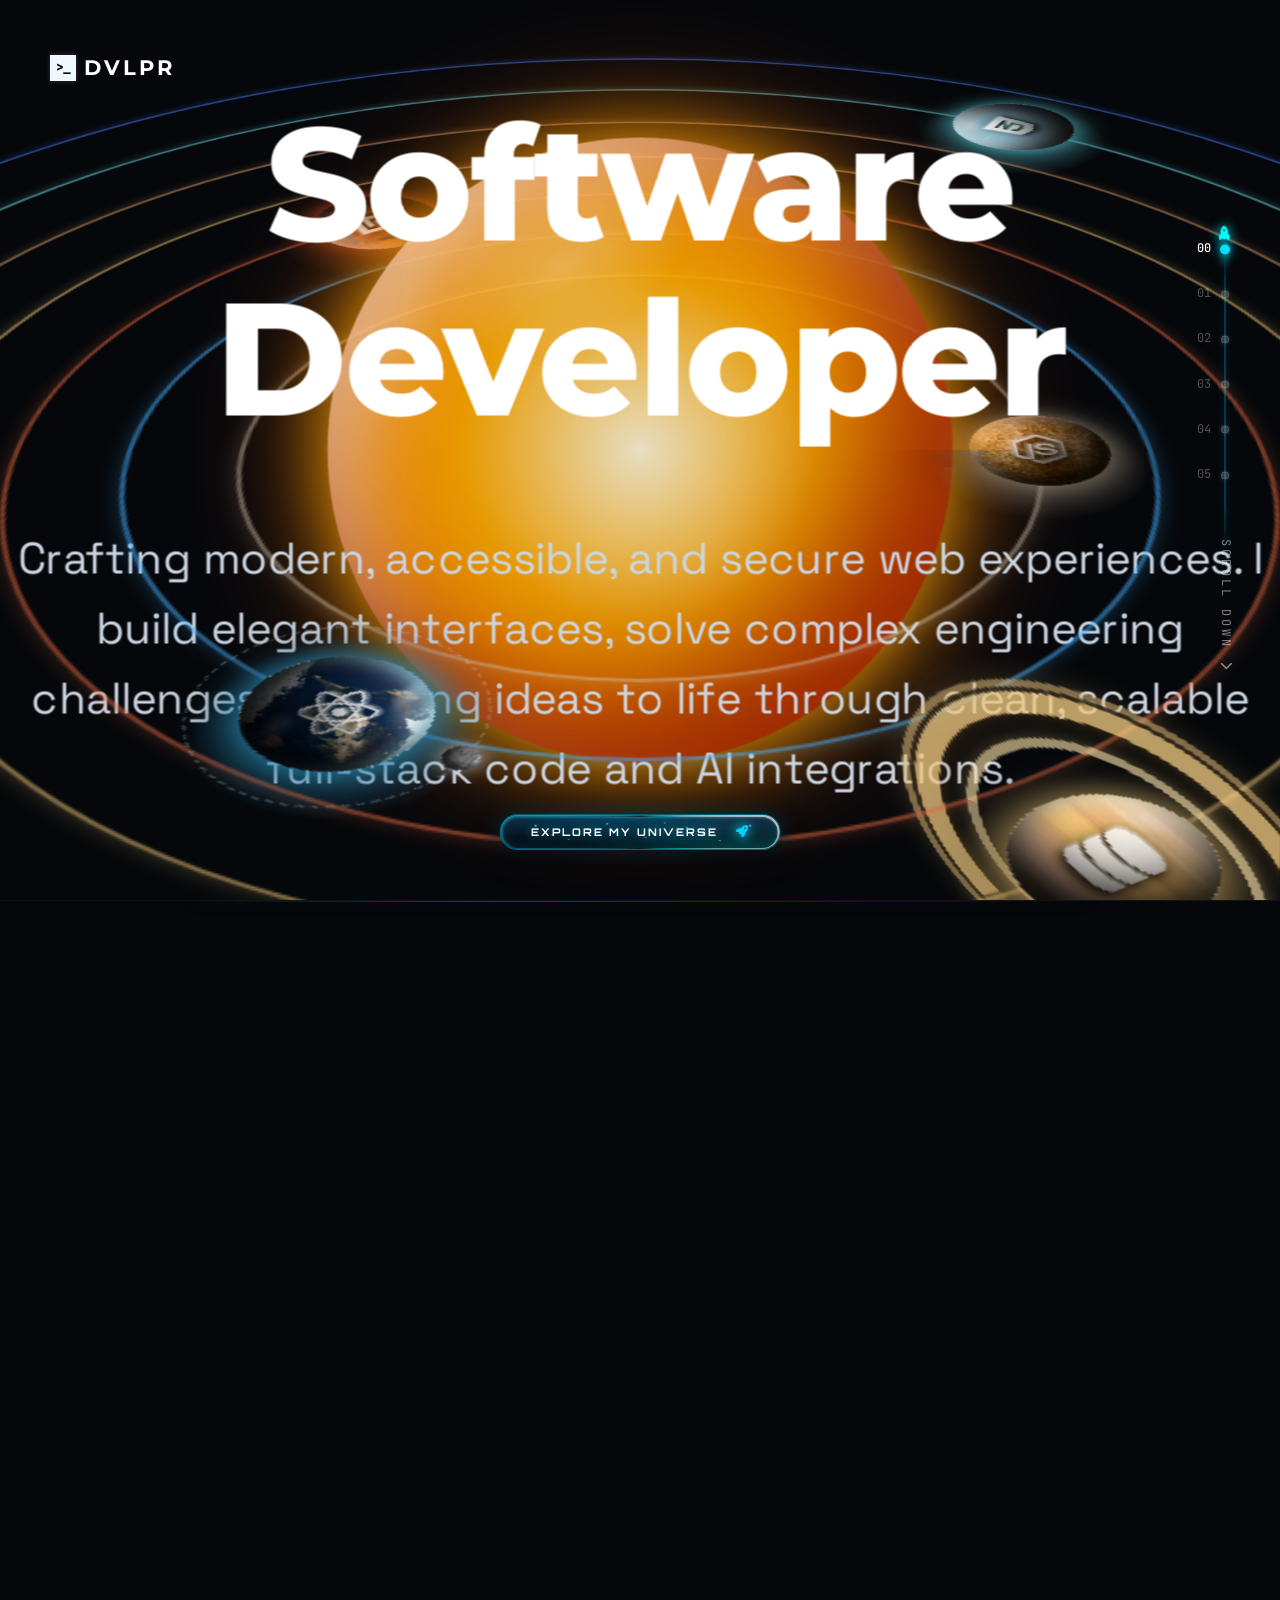
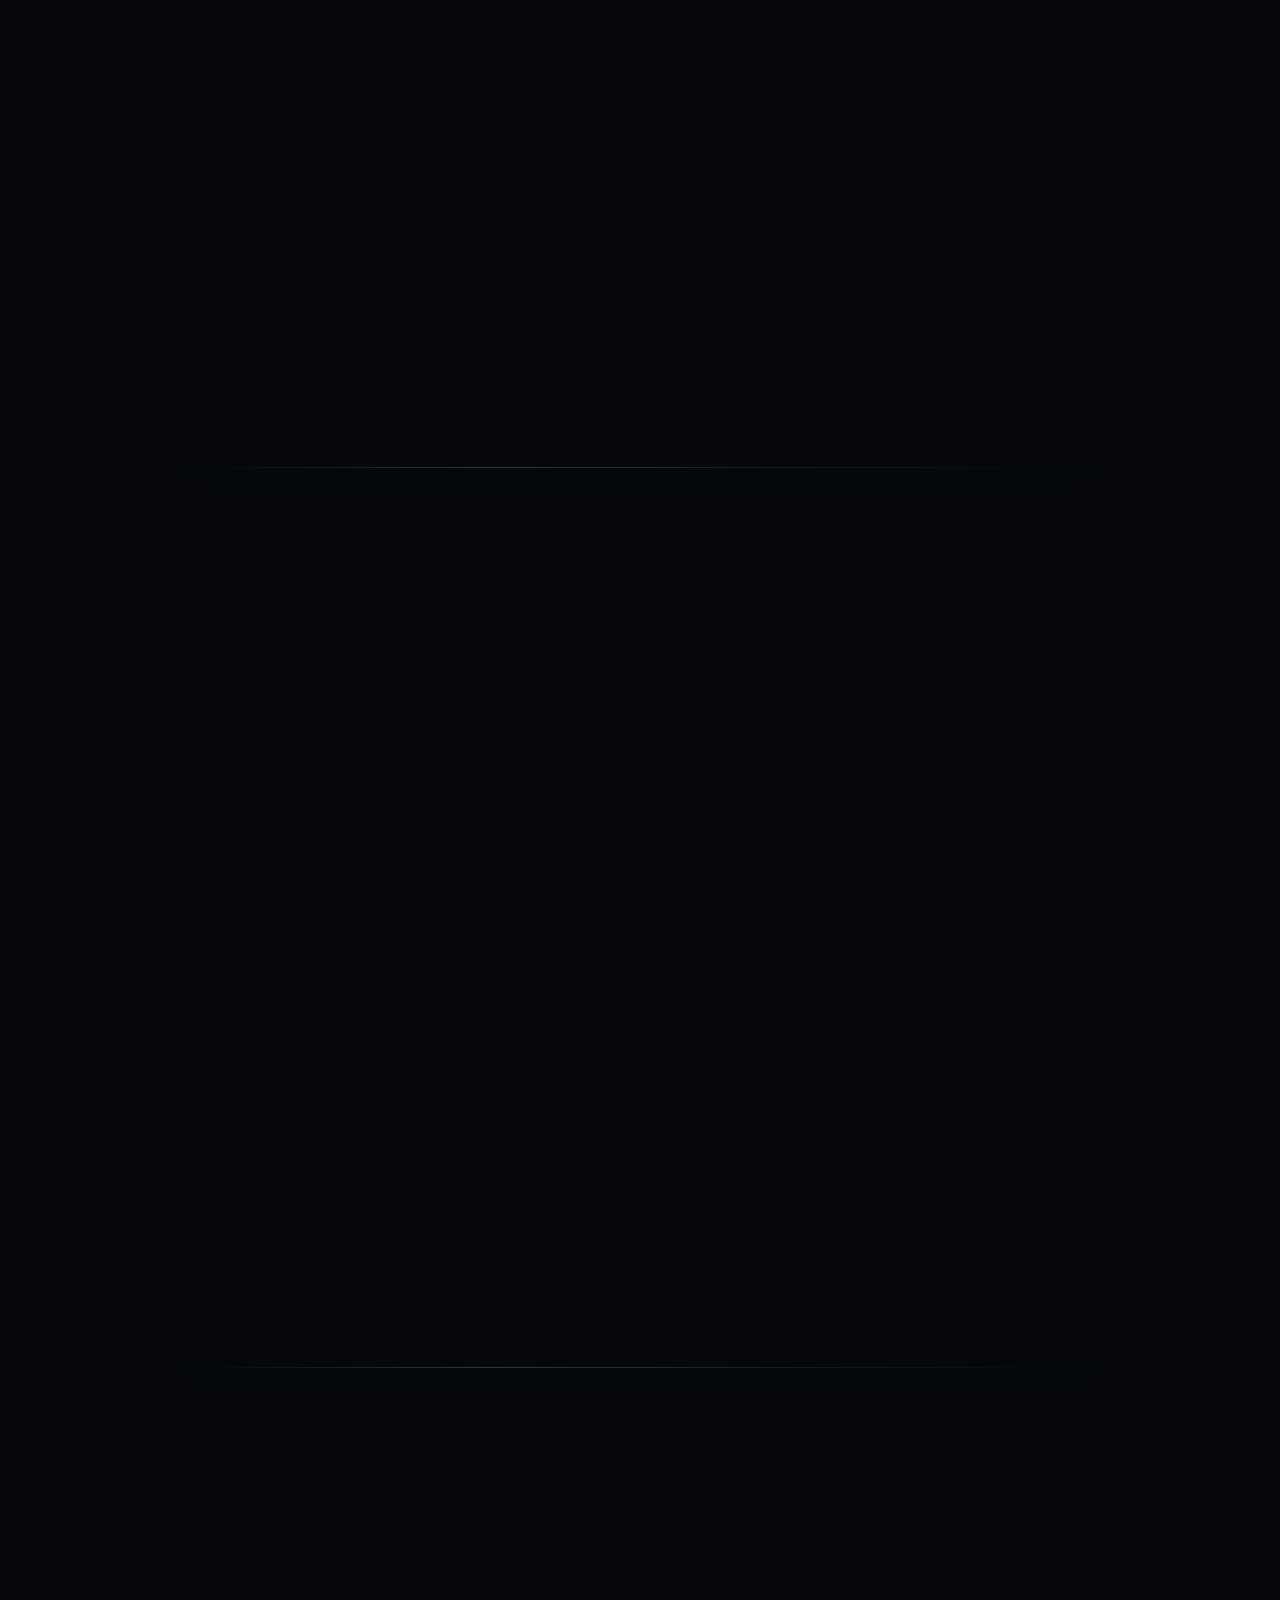
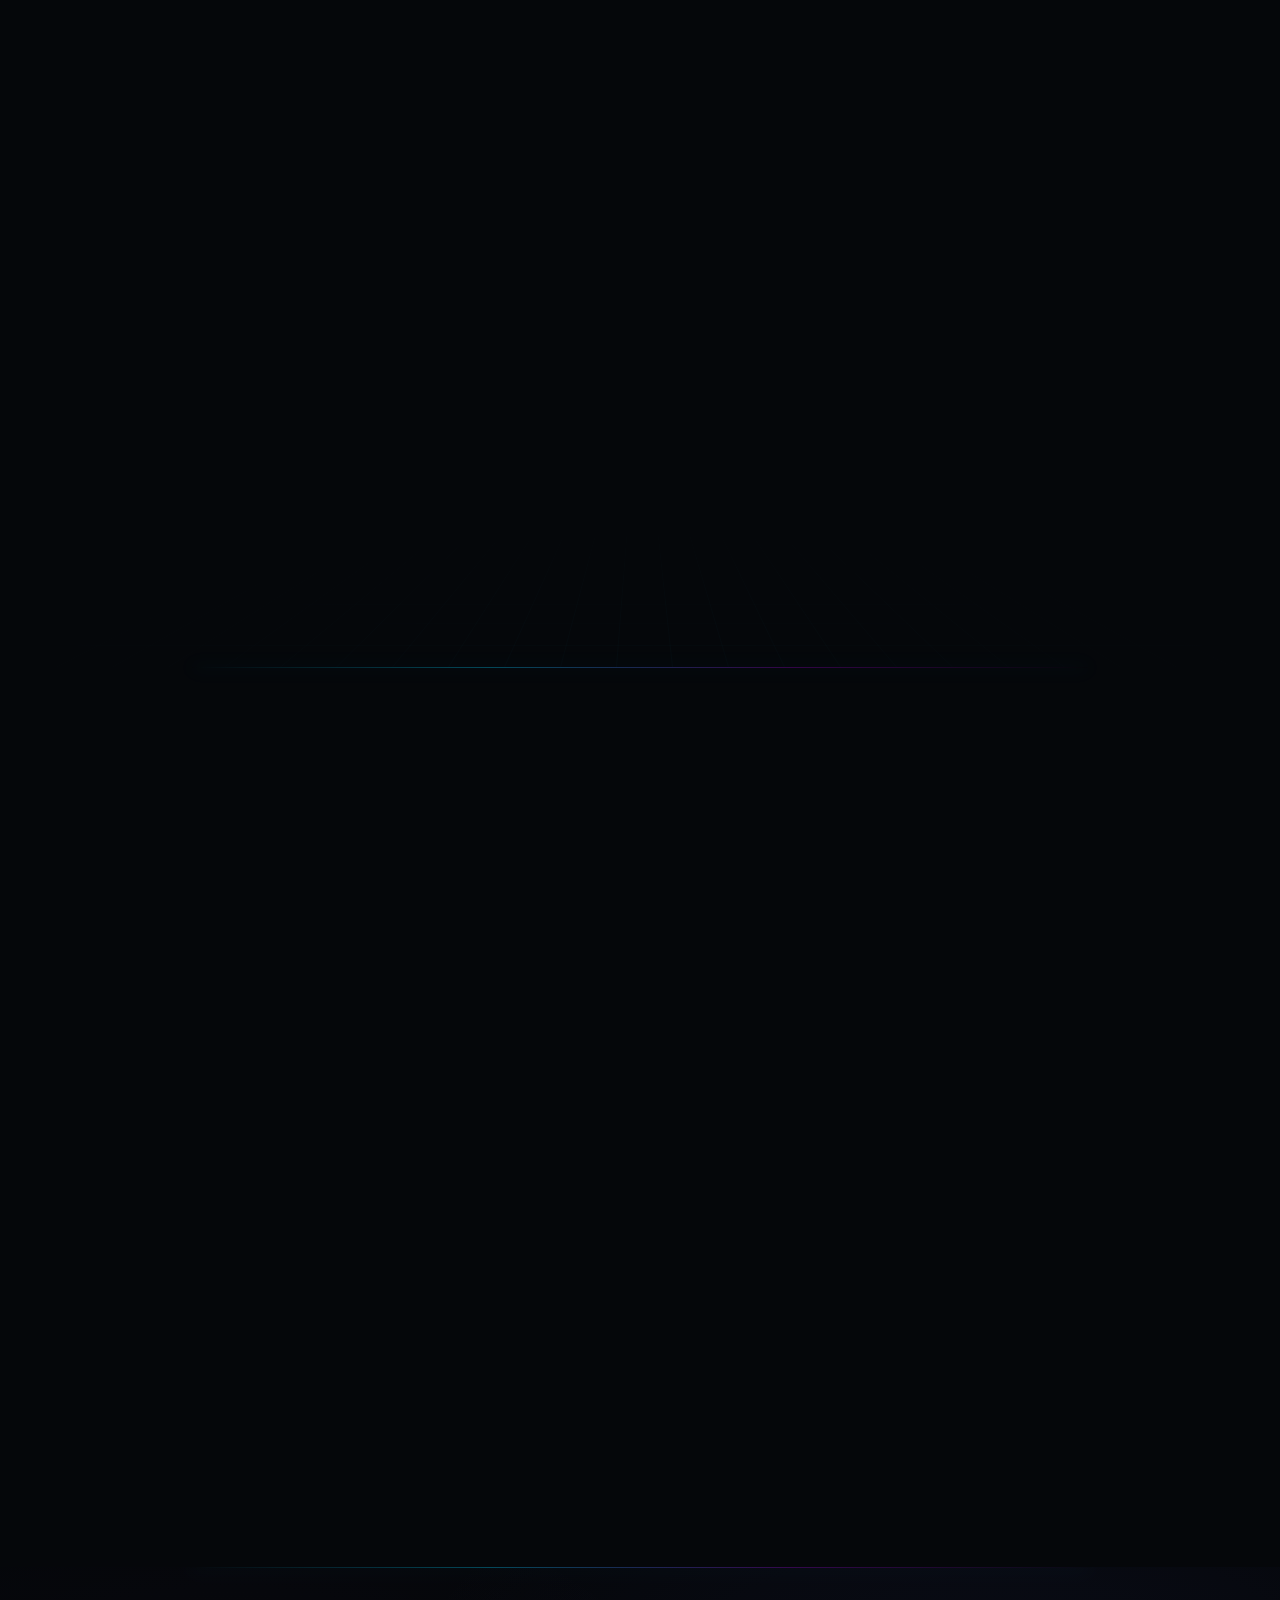
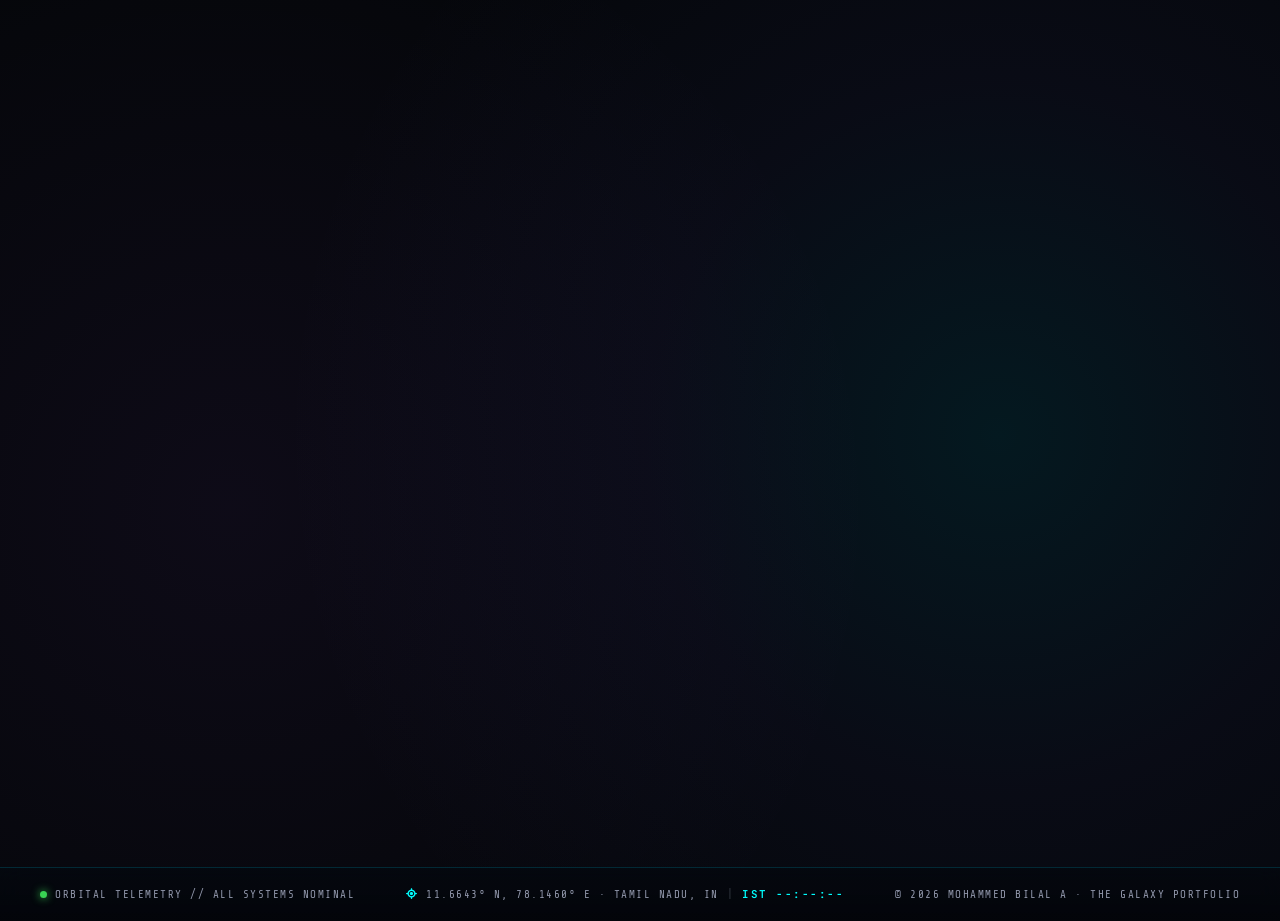
==== commit 58eec8ab: "Add interactive rubberBand heading animation with neon cyan hover, remove Uranus/Jupiter rings, and " ====
--- a/index.html
+++ b/index.html
@@ -4,21 +4,22 @@
 <head>
     <meta charset="UTF-8">
     <meta name="viewport" content="width=device-width, initial-scale=1.0">
+    <meta name="referrer" content="strict-origin-when-cross-origin">
     <title>Mohammed Bilal | The Galaxy Portfolio</title>
     <!-- Favicon -->
     <link rel="icon"
         href="data:image/svg+xml,<svg xmlns='http://www.w3.org/2000/svg' viewBox='0 0 100 100'><text y='.9em' font-size='90'>🚀</text></svg>">
-    <link rel="stylesheet" href="style.css?v=32">
-    <link rel="stylesheet" href="https://cdnjs.cloudflare.com/ajax/libs/font-awesome/6.4.0/css/all.min.css">
+    <link rel="stylesheet" href="style.css?v=37">
+    <link rel="stylesheet" href="https://cdnjs.cloudflare.com/ajax/libs/font-awesome/6.4.0/css/all.min.css" crossorigin="anonymous" referrerpolicy="no-referrer">
     <link rel="preconnect" href="https://fonts.googleapis.com">
     <link rel="preconnect" href="https://fonts.gstatic.com" crossorigin>
     <link
         href="https://fonts.googleapis.com/css2?family=Inter:wght@300;400;600&family=Montserrat:wght@700&family=Orbitron:wght@400..900&family=Share+Tech+Mono&family=JetBrains+Mono:wght@400..700&family=Space+Grotesk:wght@300..700&display=swap"
         rel="stylesheet">
     <!-- Model Viewer -->
-    <script type="module" src="https://ajax.googleapis.com/ajax/libs/model-viewer/3.4.0/model-viewer.min.js"></script>
+    <script type="module" src="https://ajax.googleapis.com/ajax/libs/model-viewer/3.4.0/model-viewer.min.js" crossorigin="anonymous"></script>
     <!-- Lenis Smooth Scroll -->
-    <script src="https://unpkg.com/@studio-freight/lenis@1.0.42/dist/lenis.min.js"></script>
+    <script src="https://unpkg.com/@studio-freight/lenis@1.0.42/dist/lenis.min.js" crossorigin="anonymous"></script>
 </head>
 
 <body>
@@ -238,7 +239,6 @@
                         <p class="hero-desc">Crafting modern, accessible, and secure web experiences. I build elegant
                             interfaces, solve complex engineering challenges, and bring ideas to life through clean, scalable
                             full-stack code and AI integrations.</p>
-
                     </div>
                 </div>
 
@@ -320,12 +320,11 @@
                                 <div class="planet-grid-overlay"></div>
                                 <div class="planet-shading"></div>
                             </div>
-                            <div class="planet-ring ring-jupiter-faint"></div>
-                        </div>
-                    </div>
-                </div>
-
-                <!-- 6. Uranus (CSS3) — Aquamarine Ice Giant & Tilted Ring -->
+                        </div>
+                    </div>
+                </div>
+
+                <!-- 6. Uranus (CSS3) — Aquamarine Ice Giant -->
                 <div class="track track-6">
                     <div class="p-wrapper p-6" style="--start-angle: 300deg;">
                         <div class="planet-body style-css planet-uranus counter-rot-6" data-skill="css" data-planet-label="URANUS // CSS3" role="button" tabindex="0" aria-label="Uranus - CSS3 Tech Planet">
@@ -336,7 +335,6 @@
                                 <div class="planet-grid-overlay"></div>
                                 <div class="planet-shading"></div>
                             </div>
-                            <div class="planet-ring ring-uranus"></div>
                         </div>
                     </div>
                 </div>
@@ -361,10 +359,10 @@
 
         <div class="cta-container" id="btnWrapper">
             <div class="galaxy-button">
-                <button id="btn" class="space-button" data-target="#projects">
+                <button id="btn" class="space-button" data-target="#projects" type="button">
                     <span class="backdrop"></span>
                     <span class="galaxy"></span>
-                    <label class="text">EXPLORE MY UNIVERSE &nbsp;<i class="fas fa-rocket"></i></label>
+                    <span class="text">EXPLORE MY UNIVERSE &nbsp;<i class="fas fa-rocket"></i></span>
                 </button>
                 <div class="bodydrop"></div>
             </div>
@@ -572,7 +570,7 @@
                     <div class="planet-track track-1">
                         <div class="planet-spinner">
                             <div class="planet-pos" style="--start-angle: 0deg;">
-                                <div class="planet p-react skill-earth" data-planet-label="EARTH // REACT.JS" onclick="openSkill('react')">
+                                <div class="planet p-react skill-earth" data-skill="react" data-planet-label="EARTH // REACT.JS" role="button" tabindex="0" aria-label="Earth — React.js telemetry" onclick="openSkill('react')">
                                     <span class="sk-planet-surface"></span>
                                     <span class="sk-planet-clouds"></span>
                                     <i class="fab fa-react"></i>
@@ -580,7 +578,7 @@
                                 </div>
                             </div>
                             <div class="planet-pos" style="--start-angle: 180deg;">
-                                <div class="planet p-node skill-mercury" data-planet-label="MERCURY // NODE.JS" onclick="openSkill('node')">
+                                <div class="planet p-node skill-mercury" data-skill="node" data-planet-label="MERCURY // NODE.JS" role="button" tabindex="0" aria-label="Mercury — Node.js telemetry" onclick="openSkill('node')">
                                     <span class="sk-planet-surface"></span>
                                     <i class="fab fa-node-js"></i>
                                 </div>
@@ -592,13 +590,13 @@
                     <div class="planet-track track-2">
                         <div class="planet-spinner">
                             <div class="planet-pos" style="--start-angle: 0deg;">
-                                <div class="planet p-html skill-mars" data-planet-label="MARS // HTML5" onclick="openSkill('html')">
+                                <div class="planet p-html skill-mars" data-skill="html" data-planet-label="MARS // HTML5" role="button" tabindex="0" aria-label="Mars — HTML5 telemetry" onclick="openSkill('html')">
                                     <span class="sk-planet-surface"></span>
                                     <i class="fab fa-html5"></i>
                                 </div>
                             </div>
                             <div class="planet-pos" style="--start-angle: 120deg;">
-                                <div class="planet p-sql skill-saturn" data-planet-label="SATURN // SQL & DB" onclick="openSkill('sql')">
+                                <div class="planet p-sql skill-saturn" data-skill="sql" data-planet-label="SATURN // SQL & DB" role="button" tabindex="0" aria-label="Saturn — Databases & SQL telemetry" onclick="openSkill('sql')">
                                     <span class="sk-planet-surface"></span>
                                     <i class="fas fa-database"></i>
                                     <span class="sk-saturn-ring-major"></span>
@@ -606,10 +604,9 @@
                                 </div>
                             </div>
                             <div class="planet-pos" style="--start-angle: 240deg;">
-                                <div class="planet p-git skill-uranus" data-planet-label="URANUS // GIT" onclick="openSkill('git')">
+                                <div class="planet p-git skill-uranus" data-skill="git" data-planet-label="URANUS // GIT" role="button" tabindex="0" aria-label="Uranus — Git & DevOps telemetry" onclick="openSkill('git')">
                                     <span class="sk-planet-surface"></span>
                                     <i class="fab fa-git-alt"></i>
-                                    <span class="sk-uranus-ring"></span>
                                 </div>
                             </div>
                         </div>
@@ -619,19 +616,19 @@
                     <div class="planet-track track-3">
                         <div class="planet-spinner">
                             <div class="planet-pos" style="--start-angle: 0deg;">
-                                <div class="planet p-css skill-neptune" data-planet-label="NEPTUNE // CSS3" onclick="openSkill('css')">
+                                <div class="planet p-css skill-neptune" data-skill="css" data-planet-label="NEPTUNE // CSS3" role="button" tabindex="0" aria-label="Neptune — CSS3 telemetry" onclick="openSkill('css')">
                                     <span class="sk-planet-surface"></span>
                                     <i class="fab fa-css3-alt"></i>
                                 </div>
                             </div>
                             <div class="planet-pos" style="--start-angle: 120deg;">
-                                <div class="planet p-js skill-venus" data-planet-label="VENUS // JAVASCRIPT" onclick="openSkill('js')">
+                                <div class="planet p-js skill-venus" data-skill="js" data-planet-label="VENUS // JAVASCRIPT" role="button" tabindex="0" aria-label="Venus — JavaScript telemetry" onclick="openSkill('js')">
                                     <span class="sk-planet-surface"></span>
                                     <i class="fab fa-js"></i>
                                 </div>
                             </div>
                             <div class="planet-pos" style="--start-angle: 240deg;">
-                                <div class="planet p-python skill-jupiter" data-planet-label="JUPITER // PYTHON" onclick="openSkill('python')">
+                                <div class="planet p-python skill-jupiter" data-skill="python" data-planet-label="JUPITER // PYTHON" role="button" tabindex="0" aria-label="Jupiter — Python telemetry" onclick="openSkill('python')">
                                     <span class="sk-planet-surface"></span>
                                     <i class="fab fa-python"></i>
                                 </div>
@@ -719,9 +716,9 @@
 
                     <!-- Orbital Step Controls below Star Map -->
                     <div class="stack-nav">
-                        <div class="nav-arrow" id="prevBtn" role="button" aria-label="Previous mission"><i class="fas fa-chevron-left"></i></div>
+                        <div class="nav-arrow" id="prevBtn" role="button" tabindex="0" aria-label="Previous mission"><i class="fas fa-chevron-left"></i></div>
                         <div class="nav-dots" id="navDots"></div>
-                        <div class="nav-arrow" id="nextBtn" role="button" aria-label="Next mission"><i class="fas fa-chevron-right"></i></div>
+                        <div class="nav-arrow" id="nextBtn" role="button" tabindex="0" aria-label="Next mission"><i class="fas fa-chevron-right"></i></div>
                     </div>
                 </div>
 
@@ -997,7 +994,7 @@
                                             <span class="gh-stat-label">TOTAL CONTRIBUTIONS</span>
                                             <i class="fas fa-fire-flame-curved gh-stat-icon"></i>
                                         </div>
-                                        <div class="gh-stat-value" id="ghTotalContrib">372</div>
+                                        <div class="gh-stat-value" id="ghTotalContrib">421</div>
                                         <div class="gh-stat-sub">Last 12 Months</div>
                                     </div>
                                     <div class="gh-stat-box">
@@ -1021,8 +1018,8 @@
                                             <span class="gh-stat-label">ACTIVE DAYS</span>
                                             <i class="fas fa-calendar-check gh-stat-icon"></i>
                                         </div>
-                                        <div class="gh-stat-value" id="ghActiveDays">64</div>
-                                        <div class="gh-stat-sub" id="ghStreakSub">Max Streak: 7d</div>
+                                        <div class="gh-stat-value" id="ghActiveDays">96</div>
+                                        <div class="gh-stat-sub" id="ghStreakSub">Max Streak: 10d</div>
                                     </div>
                                 </div>
 
@@ -1192,7 +1189,7 @@
         <div class="warp-flash"></div>
     </div>
 
-    <script src="script.js?v=15"></script>
+    <script src="script.js?v=19"></script>
 </body>
 
 </html>
--- a/style.css
+++ b/style.css
@@ -450,7 +450,7 @@
 .zoom-in.visible {
     opacity: 1;
     transform: none;
-    filter: blur(0);
+    filter: none;
 }
 
 /* Toned-down scroll animations on mobile to prevent jarring zoom effect */
@@ -1026,27 +1026,6 @@
     border: 4px solid rgba(248, 224, 168, 0.62);
     box-shadow: 0 0 8px rgba(238, 198, 118, 0.35);
     transform: translate(-50%, -50%) rotateZ(-24deg) rotateX(74deg);
-}
-
-/* Jupiter Faint Gossamer Dust Ring */
-#home .ring-jupiter-faint {
-    width: 172%;
-    height: 172%;
-    border: 2px solid rgba(218, 168, 120, 0.28);
-    box-shadow: 0 0 8px rgba(218, 168, 120, 0.18);
-    transform: translate(-50%, -50%) rotateZ(-12deg) rotateX(76deg);
-}
-
-/* Uranus High-Inclination Tilted Ice Ring */
-#home .ring-uranus {
-    width: 185%;
-    height: 185%;
-    border: 2.5px solid rgba(168, 242, 255, 0.62);
-    border-left-color: rgba(168, 242, 255, 0.25);
-    box-shadow:
-        0 0 0 3px rgba(110, 220, 245, 0.18),
-        0 0 12px rgba(120, 235, 255, 0.4);
-    transform: translate(-50%, -50%) rotateZ(68deg) rotateX(73deg);
 }
 
 /* Earth Atmospheric Cloud Layer & Orbiting Lunar Moon */
@@ -2185,8 +2164,8 @@
 .skills-right {
     flex: 1;
     color: white;
-    padding: 20px 80px 20px 20px;
-    max-width: 600px;
+    padding: 20px 40px 20px 20px;
+    max-width: 650px;
 }
 
 .quote-box {
@@ -2206,7 +2185,9 @@
 .skills-heading {
     font-family: 'Montserrat', sans-serif;
     font-weight: 700;
-    font-size: 3rem;
+    font-size: clamp(2.1rem, 3vw, 3rem);
+    line-height: 1.2;
+    white-space: nowrap;
     margin-bottom: 20px;
     color: white;
 }
@@ -2239,12 +2220,19 @@
 
     .skills-right {
         width: 100%;
+        max-width: 100%;
         text-align: center;
         padding: 0 20px 20px 20px;
     }
 
+    .quote-box {
+        display: inline-block;
+        text-align: left;
+    }
+
     .skills-heading {
         font-size: 2.2rem;
+        white-space: normal;
     }
 
     .quote-text {
@@ -2977,7 +2965,8 @@
     z-index: 30;
 }
 
-#skills .planet:hover::after {
+#skills .planet:hover::after,
+#skills .planet:focus-visible::after {
     opacity: 1;
     transform: translateX(-50%) translateY(0) scale(1);
 }
@@ -3024,7 +3013,9 @@
     transition: transform 0.3s ease, opacity 0.3s ease, text-shadow 0.3s ease;
 }
 
-#skills .planet:hover {
+#skills .planet:hover,
+#skills .planet:focus-visible {
+    outline: none;
     filter: brightness(1.12);
     box-shadow:
         inset -16px -12px 22px rgba(0, 0, 0, 0.88),
@@ -3032,7 +3023,8 @@
         0 0 32px var(--sk-glow, rgba(0, 210, 255, 0.65));
 }
 
-#skills .planet:hover i {
+#skills .planet:hover i,
+#skills .planet:focus-visible i {
     opacity: 1;
     transform: scale(1.1);
     color: #ffffff;
@@ -3096,7 +3088,7 @@
         inset -3px -3px 5px rgba(0, 0, 0, 0.85);
 }
 
-/* Saturn & Uranus Rings in #skills */
+/* Saturn Rings in #skills */
 #skills .sk-saturn-ring-major {
     position: absolute;
     top: 50%;
@@ -3124,21 +3116,6 @@
     border-radius: 50%;
     border: 3.5px solid rgba(248, 224, 168, 0.6);
     transform: translate(-50%, -50%) rotateZ(-22deg) rotateX(73deg);
-    pointer-events: none;
-    z-index: 5;
-}
-
-#skills .sk-uranus-ring {
-    position: absolute;
-    top: 50%;
-    left: 50%;
-    width: 170%;
-    height: 170%;
-    border-radius: 50%;
-    border: 2.5px solid rgba(168, 242, 255, 0.62);
-    border-left-color: rgba(168, 242, 255, 0.22);
-    box-shadow: 0 0 10px rgba(120, 235, 255, 0.4);
-    transform: translate(-50%, -50%) rotateZ(65deg) rotateX(72deg);
     pointer-events: none;
     z-index: 5;
 }
@@ -7538,34 +7515,115 @@
 
 /* --- TOP HERO NAVIGATION --- */
 
-/* --- INTERACTIVE TEXT ANIMATION --- */
+/* --- INTERACTIVE TEXT ANIMATION (EXACT DVLPR.PRO RUBBERBAND) --- */
+:root {
+    --animate-duration: 1s;
+    --animate-delay: 0.2s;
+    --animate-repeat: 1;
+}
+
+@-webkit-keyframes rubberBand {
+    0% {
+        -webkit-transform: scaleX(1);
+        transform: scaleX(1);
+    }
+    30% {
+        -webkit-transform: scale3d(1.25, 0.75, 1);
+        transform: scale3d(1.25, 0.75, 1);
+    }
+    40% {
+        -webkit-transform: scale3d(0.75, 1.25, 1);
+        transform: scale3d(0.75, 1.25, 1);
+    }
+    50% {
+        -webkit-transform: scale3d(1.15, 0.85, 1);
+        transform: scale3d(1.15, 0.85, 1);
+    }
+    65% {
+        -webkit-transform: scale3d(0.95, 1.05, 1);
+        transform: scale3d(0.95, 1.05, 1);
+    }
+    75% {
+        -webkit-transform: scale3d(1.05, 0.95, 1);
+        transform: scale3d(1.05, 0.95, 1);
+    }
+    to {
+        -webkit-transform: scaleX(1);
+        transform: scaleX(1);
+    }
+}
+
+@keyframes rubberBand {
+    0% {
+        -webkit-transform: scaleX(1);
+        transform: scaleX(1);
+    }
+    30% {
+        -webkit-transform: scale3d(1.25, 0.75, 1);
+        transform: scale3d(1.25, 0.75, 1);
+    }
+    40% {
+        -webkit-transform: scale3d(0.75, 1.25, 1);
+        transform: scale3d(0.75, 1.25, 1);
+    }
+    50% {
+        -webkit-transform: scale3d(1.15, 0.85, 1);
+        transform: scale3d(1.15, 0.85, 1);
+    }
+    65% {
+        -webkit-transform: scale3d(0.95, 1.05, 1);
+        transform: scale3d(0.95, 1.05, 1);
+    }
+    75% {
+        -webkit-transform: scale3d(1.05, 0.95, 1);
+        transform: scale3d(1.05, 0.95, 1);
+    }
+    to {
+        -webkit-transform: scaleX(1);
+        transform: scaleX(1);
+    }
+}
+
+.animate__rubberBand,
+.rubberBand {
+    -webkit-animation-name: rubberBand;
+    animation-name: rubberBand;
+    -webkit-animation-duration: 1s;
+    animation-duration: 1s;
+}
+
+.interactive-word {
+    display: inline-block;
+    white-space: nowrap;
+}
+
 .interactive-letter {
     display: inline-block;
-    transition: color 0.1s ease;
+    transition: all 0.3s ease-out;
     cursor: default;
     position: relative;
     z-index: 10;
 }
 
+.interactive-letter.space {
+    padding-right: 15px;
+}
+
+.interactive-letter:hover,
+.interactive-letter.rubberBand,
 .interactive-letter.active {
-    color: var(--neon-blue);
-    text-shadow: 0 0 10px var(--neon-blue);
-    animation: jump 0.4s ease;
-    /* Run once */
-}
-
-@keyframes jump {
-    0% {
-        transform: translateY(0);
-    }
-
-    50% {
-        transform: translateY(-8px);
-    }
-
-    100% {
-        transform: translateY(0);
-    }
+    -webkit-animation-name: rubberBand;
+    animation-name: rubberBand;
+    -webkit-animation-duration: 1s;
+    animation-duration: 1s;
+    -webkit-animation-fill-mode: both;
+    animation-fill-mode: both;
+}
+
+.interactive-letter:hover {
+    color: var(--neon-cyan) !important;
+    -webkit-text-fill-color: var(--neon-cyan) !important;
+    text-shadow: 0 0 12px rgba(0, 210, 255, 0.75), 0 0 24px rgba(0, 255, 255, 0.35);
 }
 
 /* --- WARP SPEED TRANSITION --- */
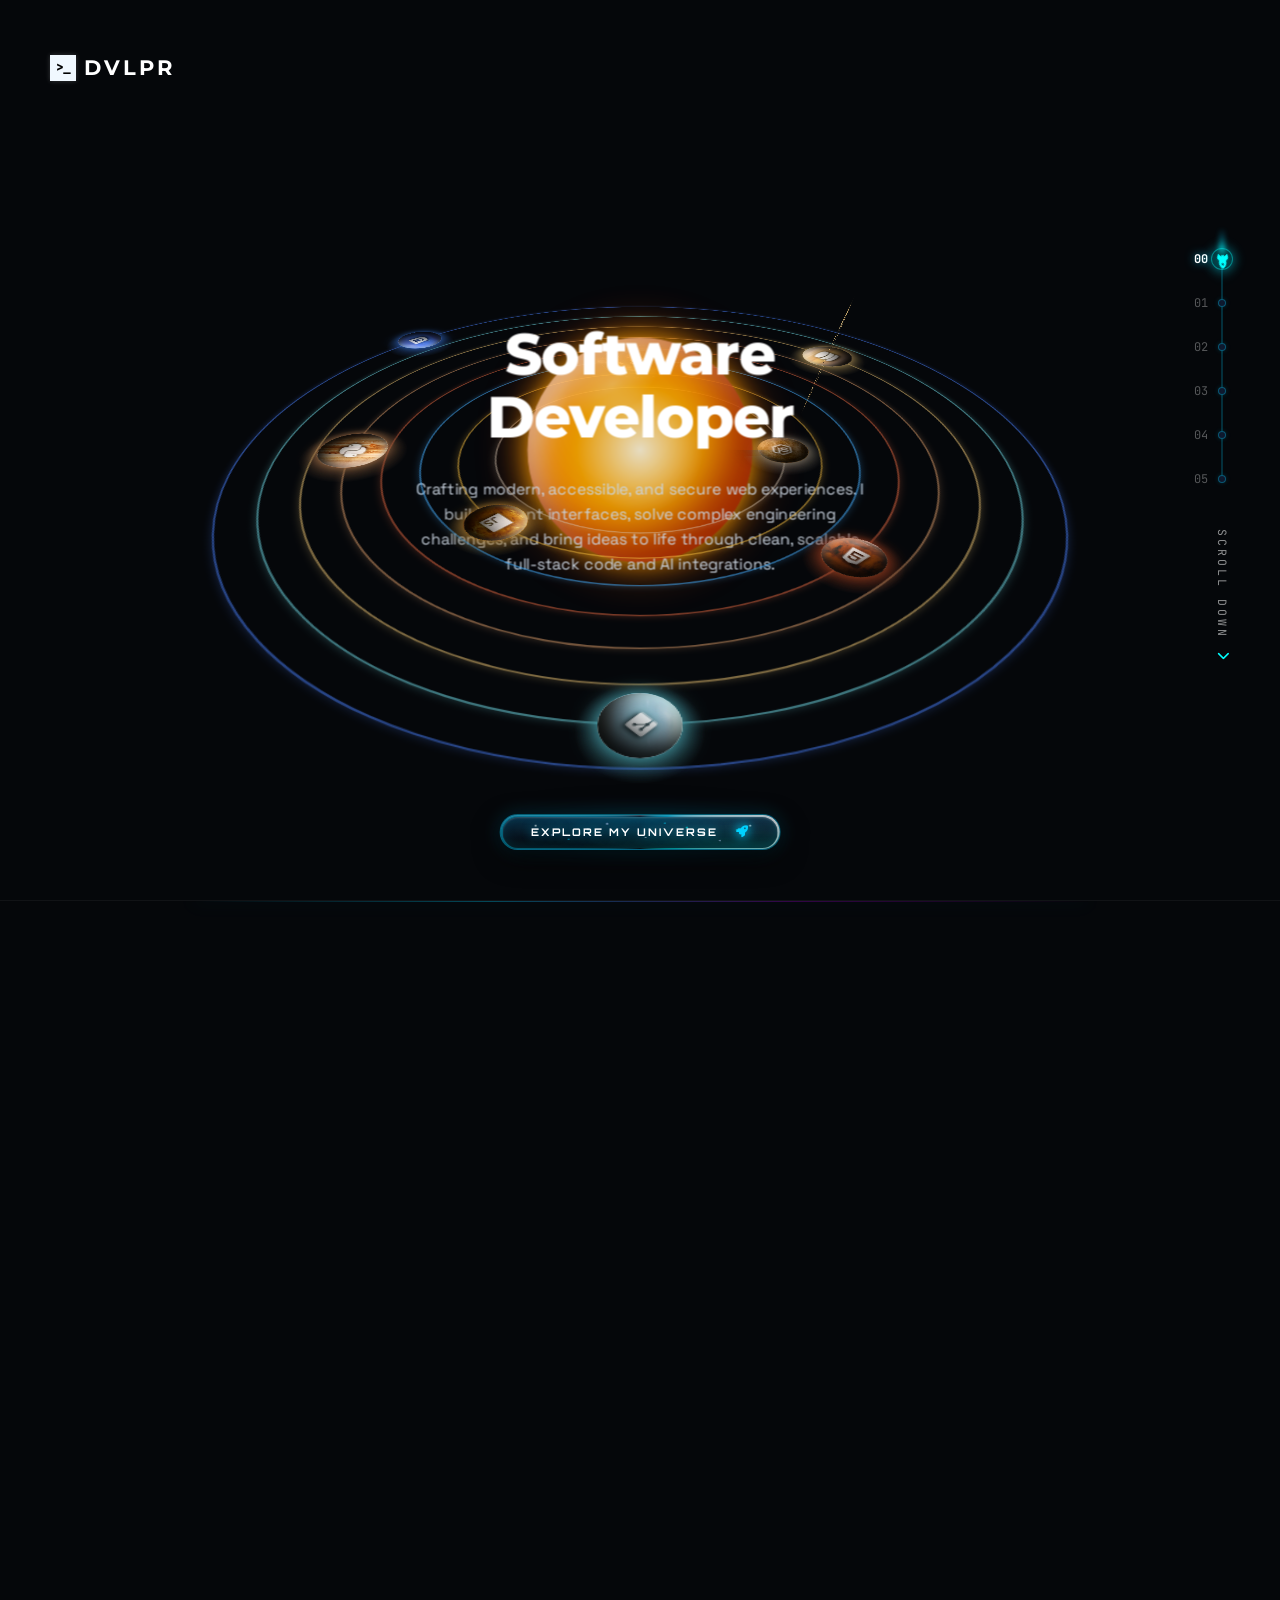
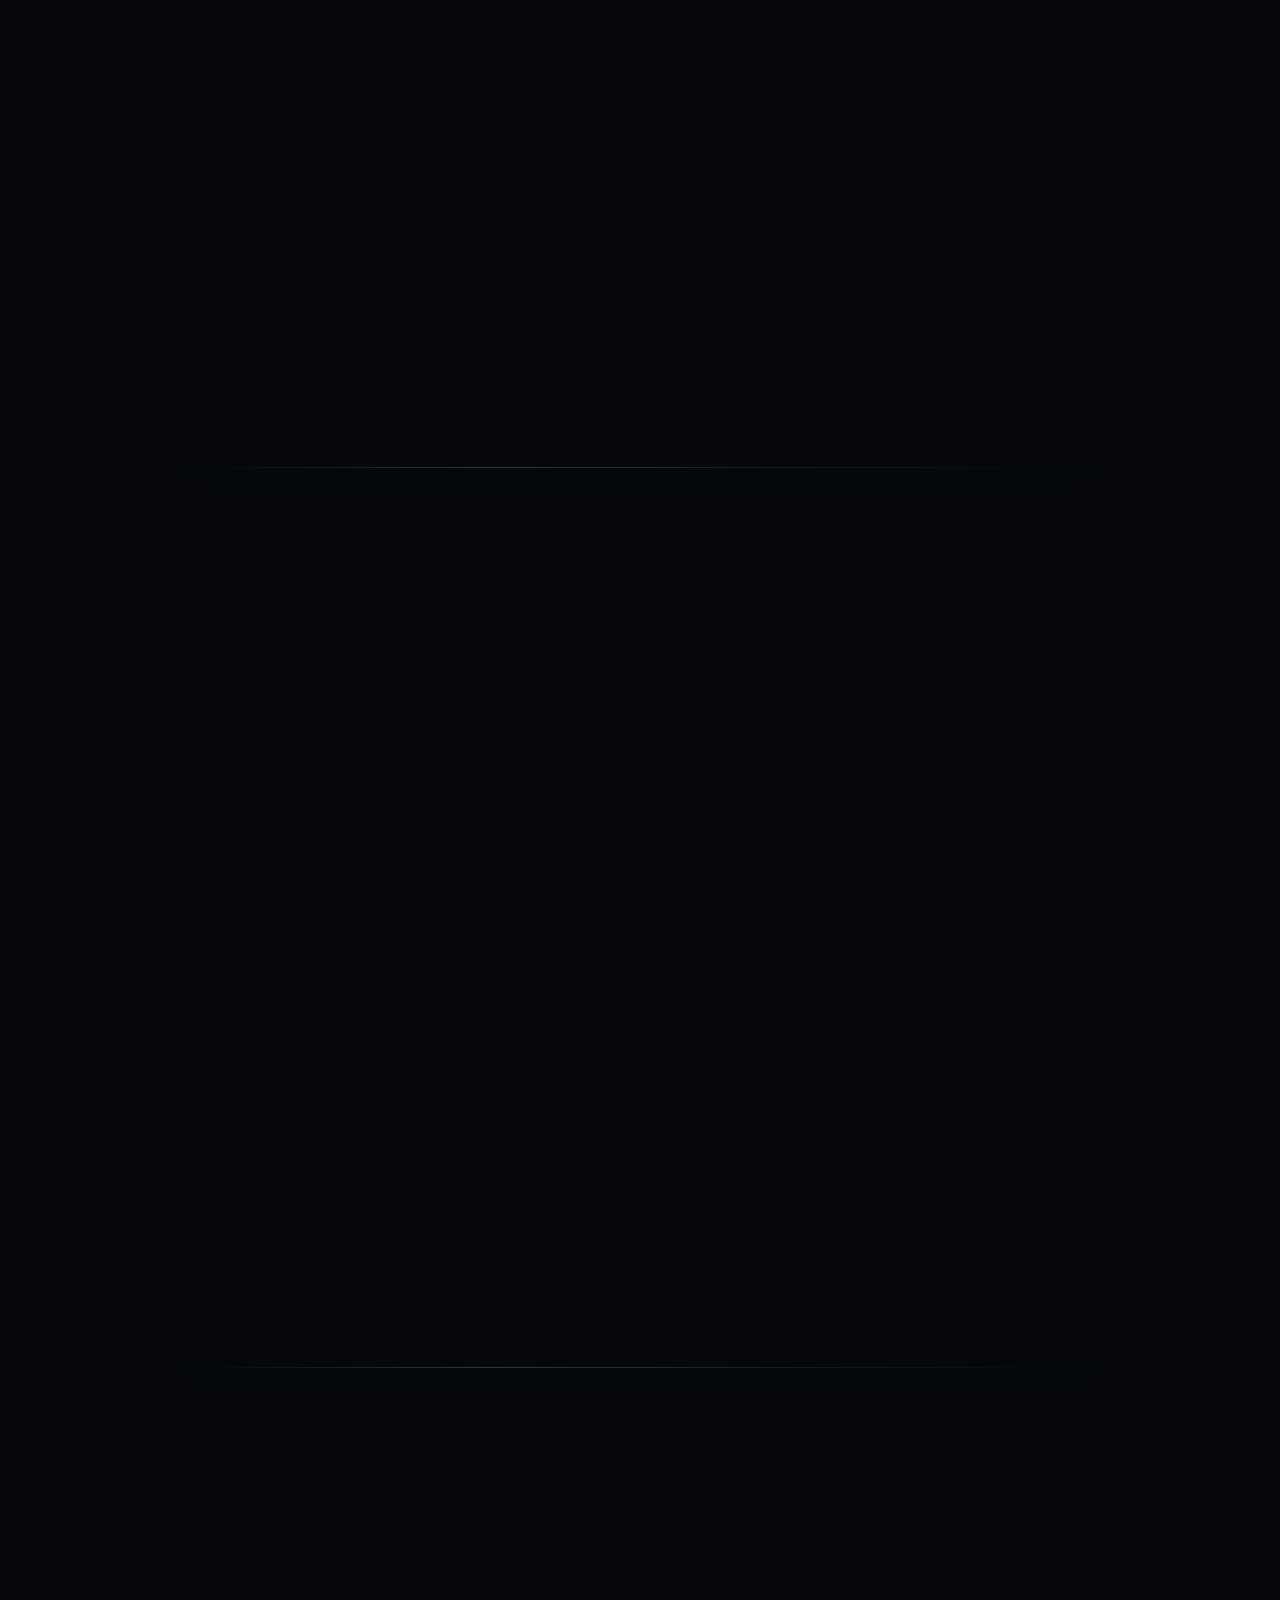
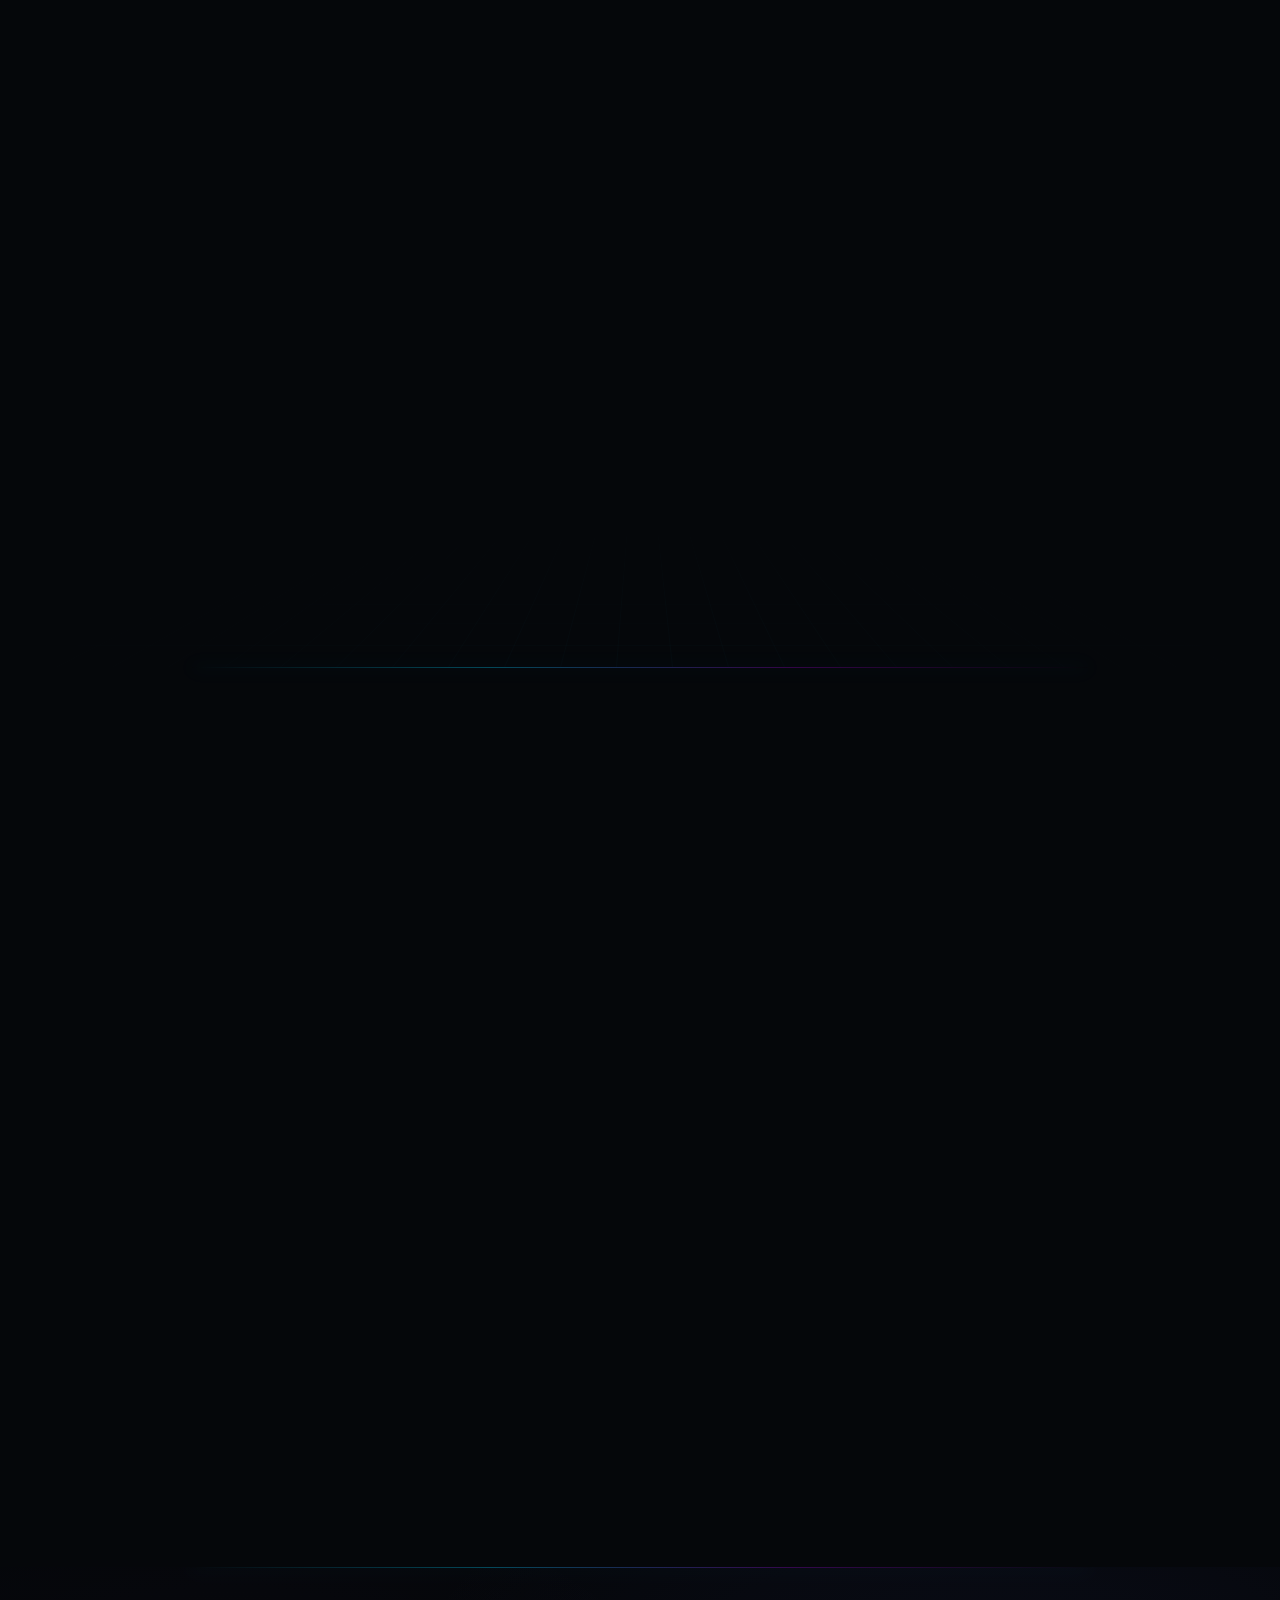
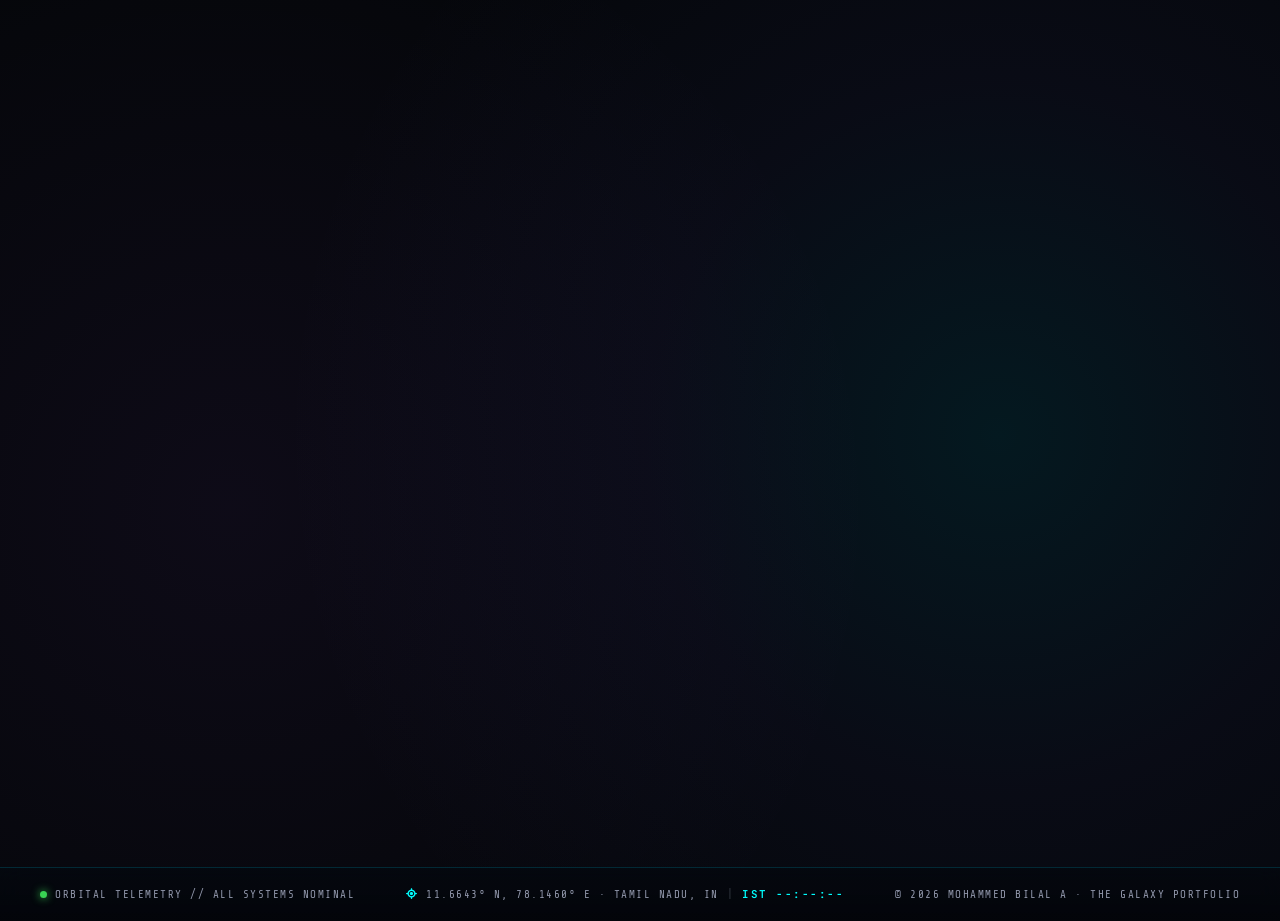
==== commit abb2bc1d: "feat: order all 8 solar system planets with Venus, align orbit lines, and finetune scroll tracker" ====
--- a/index.html
+++ b/index.html
@@ -9,7 +9,7 @@
     <!-- Favicon -->
     <link rel="icon"
         href="data:image/svg+xml,<svg xmlns='http://www.w3.org/2000/svg' viewBox='0 0 100 100'><text y='.9em' font-size='90'>🚀</text></svg>">
-    <link rel="stylesheet" href="style.css?v=37">
+    <link rel="stylesheet" href="style.css?v=42">
     <link rel="stylesheet" href="https://cdnjs.cloudflare.com/ajax/libs/font-awesome/6.4.0/css/all.min.css" crossorigin="anonymous" referrerpolicy="no-referrer">
     <link rel="preconnect" href="https://fonts.googleapis.com">
     <link rel="preconnect" href="https://fonts.gstatic.com" crossorigin>
@@ -222,7 +222,7 @@
         <div class="scene-container">
             <div class="solar-system">
 
-                <!-- 7 Orbits -->
+                <!-- 8 Solar System Orbits -->
                 <div class="orbit orbit-1"></div>
                 <div class="orbit orbit-2"></div>
                 <div class="orbit orbit-3"></div>
@@ -230,6 +230,7 @@
                 <div class="orbit orbit-5"></div>
                 <div class="orbit orbit-6"></div>
                 <div class="orbit orbit-7"></div>
+                <div class="orbit orbit-8"></div>
 
                 <div class="sun-wrapper">
                     <div class="sun"></div>
@@ -242,7 +243,7 @@
                     </div>
                 </div>
 
-                <!-- Tracks & 3D Real Solar System Tech Planets -->
+                <!-- Tracks & 3D Real Solar System Tech Planets (In True Solar System Order: 1–8) -->
                 <!-- 1. Mercury (Node.js) — Scorched Cratered Iron World -->
                 <div class="track track-1">
                     <div class="p-wrapper p-1" style="--start-angle: 0deg;">
@@ -258,10 +259,25 @@
                     </div>
                 </div>
 
-                <!-- 2. Earth (React.js) — Blue Marble, Continents, Clouds & Lunar Moon -->
+                <!-- 2. Venus (JavaScript) — Golden Sulfuric Cloud World -->
                 <div class="track track-2">
-                    <div class="p-wrapper p-2" style="--start-angle: 120deg;">
-                        <div class="planet-body style-react planet-earth counter-rot-2" data-skill="react" data-planet-label="EARTH // REACT.JS" role="button" tabindex="0" aria-label="Earth - React.js Tech Planet">
+                    <div class="p-wrapper p-2" style="--start-angle: 135deg;">
+                        <div class="planet-body style-js planet-venus counter-rot-2" data-skill="js" data-planet-label="VENUS // JAVASCRIPT" role="button" tabindex="0" aria-label="Venus - JavaScript Tech Planet">
+                            <div class="planet-aura"></div>
+                            <div class="planet-sphere">
+                                <div class="planet-texture"></div>
+                                <div class="planet-emblem"><i class="fab fa-js"></i></div>
+                                <div class="planet-grid-overlay"></div>
+                                <div class="planet-shading"></div>
+                            </div>
+                        </div>
+                    </div>
+                </div>
+
+                <!-- 3. Earth (React.js) — Blue Marble, Continents, Clouds & Lunar Moon -->
+                <div class="track track-3">
+                    <div class="p-wrapper p-3" style="--start-angle: 270deg;">
+                        <div class="planet-body style-react planet-earth counter-rot-3" data-skill="react" data-planet-label="EARTH // REACT.JS" role="button" tabindex="0" aria-label="Earth - React.js Tech Planet">
                             <div class="planet-aura"></div>
                             <div class="planet-sphere">
                                 <div class="planet-texture"></div>
@@ -277,10 +293,10 @@
                     </div>
                 </div>
 
-                <!-- 3. Mars (HTML5) — The Rusty Red Planet & Polar Ice Cap -->
-                <div class="track track-3">
-                    <div class="p-wrapper p-3" style="--start-angle: 240deg;">
-                        <div class="planet-body style-html planet-mars counter-rot-3" data-skill="html" data-planet-label="MARS // HTML5" role="button" tabindex="0" aria-label="Mars - HTML5 Tech Planet">
+                <!-- 4. Mars (HTML5) — The Rusty Red Planet & Polar Ice Cap -->
+                <div class="track track-4">
+                    <div class="p-wrapper p-4" style="--start-angle: 45deg;">
+                        <div class="planet-body style-html planet-mars counter-rot-4" data-skill="html" data-planet-label="MARS // HTML5" role="button" tabindex="0" aria-label="Mars - HTML5 Tech Planet">
                             <div class="planet-aura"></div>
                             <div class="planet-sphere">
                                 <div class="planet-texture"></div>
@@ -288,23 +304,6 @@
                                 <div class="planet-grid-overlay"></div>
                                 <div class="planet-shading"></div>
                             </div>
-                        </div>
-                    </div>
-                </div>
-
-                <!-- 4. Saturn (Database / SQL) — Golden Gas Giant & Cassini Ring System -->
-                <div class="track track-4">
-                    <div class="p-wrapper p-4" style="--start-angle: 60deg;">
-                        <div class="planet-body style-db planet-saturn counter-rot-4" data-skill="sql" data-planet-label="SATURN // SQL & DB" role="button" tabindex="0" aria-label="Saturn - SQL Database Tech Planet">
-                            <div class="planet-aura"></div>
-                            <div class="planet-sphere">
-                                <div class="planet-texture"></div>
-                                <div class="planet-emblem"><i class="fas fa-database"></i></div>
-                                <div class="planet-grid-overlay"></div>
-                                <div class="planet-shading"></div>
-                            </div>
-                            <div class="planet-ring ring-saturn-major"></div>
-                            <div class="planet-ring ring-saturn-minor"></div>
                         </div>
                     </div>
                 </div>
@@ -324,29 +323,46 @@
                     </div>
                 </div>
 
-                <!-- 6. Uranus (CSS3) — Aquamarine Ice Giant -->
+                <!-- 6. Saturn (Database / SQL) — Golden Gas Giant & Cassini Ring System -->
                 <div class="track track-6">
-                    <div class="p-wrapper p-6" style="--start-angle: 300deg;">
-                        <div class="planet-body style-css planet-uranus counter-rot-6" data-skill="css" data-planet-label="URANUS // CSS3" role="button" tabindex="0" aria-label="Uranus - CSS3 Tech Planet">
+                    <div class="p-wrapper p-6" style="--start-angle: 315deg;">
+                        <div class="planet-body style-db planet-saturn counter-rot-6" data-skill="sql" data-planet-label="SATURN // SQL & DB" role="button" tabindex="0" aria-label="Saturn - SQL Database Tech Planet">
+                            <div class="planet-aura"></div>
+                            <div class="planet-sphere">
+                                <div class="planet-texture"></div>
+                                <div class="planet-emblem"><i class="fas fa-database"></i></div>
+                                <div class="planet-grid-overlay"></div>
+                                <div class="planet-shading"></div>
+                            </div>
+                            <div class="planet-ring ring-saturn-major"></div>
+                            <div class="planet-ring ring-saturn-minor"></div>
+                        </div>
+                    </div>
+                </div>
+
+                <!-- 7. Uranus (Git) — Aquamarine Ice Giant -->
+                <div class="track track-7">
+                    <div class="p-wrapper p-7" style="--start-angle: 90deg;">
+                        <div class="planet-body style-css planet-uranus counter-rot-7" data-skill="git" data-planet-label="URANUS // GIT" role="button" tabindex="0" aria-label="Uranus - Git Tech Planet">
+                            <div class="planet-aura"></div>
+                            <div class="planet-sphere">
+                                <div class="planet-texture"></div>
+                                <div class="planet-emblem"><i class="fab fa-git-alt"></i></div>
+                                <div class="planet-grid-overlay"></div>
+                                <div class="planet-shading"></div>
+                            </div>
+                        </div>
+                    </div>
+                </div>
+
+                <!-- 8. Neptune (CSS3) — Deep Cobalt Ice Giant & Cirrus Winds -->
+                <div class="track track-8">
+                    <div class="p-wrapper p-8" style="--start-angle: 225deg;">
+                        <div class="planet-body style-git planet-neptune counter-rot-8" data-skill="css" data-planet-label="NEPTUNE // CSS3" role="button" tabindex="0" aria-label="Neptune - CSS3 Tech Planet">
                             <div class="planet-aura"></div>
                             <div class="planet-sphere">
                                 <div class="planet-texture"></div>
                                 <div class="planet-emblem"><i class="fab fa-css3-alt"></i></div>
-                                <div class="planet-grid-overlay"></div>
-                                <div class="planet-shading"></div>
-                            </div>
-                        </div>
-                    </div>
-                </div>
-
-                <!-- 7. Neptune (Git) — Deep Cobalt Ice Giant & Cirrus Winds -->
-                <div class="track track-7">
-                    <div class="p-wrapper p-7" style="--start-angle: 45deg;">
-                        <div class="planet-body style-git planet-neptune counter-rot-7" data-skill="git" data-planet-label="NEPTUNE // GIT" role="button" tabindex="0" aria-label="Neptune - Git Tech Planet">
-                            <div class="planet-aura"></div>
-                            <div class="planet-sphere">
-                                <div class="planet-texture"></div>
-                                <div class="planet-emblem"><i class="fab fa-git-alt"></i></div>
                                 <div class="planet-grid-overlay"></div>
                                 <div class="planet-shading"></div>
                             </div>
@@ -1189,7 +1205,7 @@
         <div class="warp-flash"></div>
     </div>
 
-    <script src="script.js?v=19"></script>
+    <script src="script.js?v=21"></script>
 </body>
 
 </html>
--- a/style.css
+++ b/style.css
@@ -185,36 +185,17 @@
 .scroll-tracker {
     position: fixed;
     top: 50%;
-    right: 15px;
+    right: 18px;
     transform: translateY(-50%);
     z-index: 1000;
     display: flex;
     flex-direction: column;
     align-items: center;
-    gap: 20px;
+    gap: 18px;
     font-family: 'JetBrains Mono', monospace;
-    color: rgba(255, 255, 255, 0.3);
+    color: rgba(255, 255, 255, 0.35);
     width: 80px; /* Solid, stable alignment grid */
-}
-
-/* Beautiful central track line */
-.scroll-tracker::before {
-    content: '';
-    position: absolute;
-    top: 20px;
-    bottom: 125px;
-    left: 50%;
-    width: 2px;
-    background: linear-gradient(to bottom, 
-        transparent, 
-        rgba(0, 210, 255, 0.25) 15%, 
-        rgba(0, 210, 255, 0.25) 85%, 
-        transparent
-    );
-    box-shadow: 0 0 8px rgba(0, 210, 255, 0.2);
-    transform: translateX(-50%);
-    z-index: 1;
-    pointer-events: none;
+    user-select: none;
 }
 
 .scroll-nav {
@@ -226,76 +207,106 @@
     gap: 16px;
     width: 100%;
     padding: 10px 0;
-}
-
-/* The rocket active indicator */
+    /* Central orbital track line spanning from node 00 center (24px) to node 05 center (calc(100% - 24px)),
+       dynamically illuminated up to var(--active-pos, 24px) */
+    background-image: linear-gradient(
+        to bottom,
+        transparent 0px,
+        transparent 24px,
+        var(--neon-cyan) 24px,
+        var(--neon-blue) var(--active-pos, 24px),
+        rgba(0, 210, 255, 0.2) var(--active-pos, 24px),
+        rgba(0, 210, 255, 0.2) calc(100% - 24px),
+        transparent calc(100% - 24px),
+        transparent 100%
+    );
+    background-size: 2px 100%;
+    background-position: center top;
+    background-repeat: no-repeat;
+}
+
+/* The rocket active indicator — mathematically centered at var(--active-pos) */
 .scroll-nav::after {
     content: '\f135'; /* FontAwesome Rocket Icon */
     font-family: 'Font Awesome 6 Free';
     font-weight: 900;
     position: absolute;
-    top: calc(var(--active-pos, 0px) + 11px); /* Perfectly centered on active dot */
+    top: var(--active-pos, 24px);
     left: 50%;
     font-size: 0.85rem;
+    line-height: 1;
     color: var(--neon-cyan);
+    transform: translate(-50%, -50%) rotate(135deg); /* Default points down in travel direction */
+    transition:
+        top 0.42s cubic-bezier(0.22, 1, 0.36, 1),
+        transform 0.38s cubic-bezier(0.22, 1, 0.36, 1),
+        color 0.3s ease;
+    filter: drop-shadow(0 0 8px var(--neon-cyan));
+    z-index: 10;
+    pointer-events: none;
+}
+
+/* Scroll Up / Bottom Section State: Flip Rocket Upward */
+body.scroll-up .scroll-nav::after {
     transform: translate(-50%, -50%) rotate(-45deg);
-    transition: top 0.4s cubic-bezier(0.25, 1, 0.5, 1), transform 0.4s ease, color 0.3s;
-    filter: drop-shadow(0 0 6px var(--neon-cyan));
-    z-index: 10;
-}
-
-/* Scroll Down State: Flip Rocket */
-body.scroll-down .scroll-nav::after {
-    transform: translate(-50%, -50%) rotate(135deg);
-}
-
-/* Rocket Smoke/Thruster Glow Effect */
+}
+
+/* Rocket Thruster Exhaust Plume */
 .scroll-nav::before {
     content: '';
     position: absolute;
-    top: calc(var(--active-pos, 0px) + 11px);
+    top: var(--active-pos, 24px);
     left: 50%;
     width: 6px;
-    height: 25px;
-    background: linear-gradient(to bottom, var(--neon-cyan), transparent);
-    filter: blur(3px);
-    transform: translate(-50%, 8px);
-    opacity: 0.7;
-    transition: top 0.4s cubic-bezier(0.25, 1, 0.5, 1), transform 0.4s ease, opacity 0.3s;
-    animation: thrusterPulse 0.15s infinite alternate;
+    height: 24px;
+    background: linear-gradient(to bottom, var(--neon-cyan), rgba(0, 210, 255, 0.35) 55%, transparent);
+    filter: blur(2.5px);
+    /* Default (Rocket pointing down): exhaust trails ABOVE the rocket */
+    transform: translate(-50%, -31px) rotate(180deg);
+    opacity: 0.78;
+    transition:
+        top 0.42s cubic-bezier(0.22, 1, 0.36, 1),
+        transform 0.38s cubic-bezier(0.22, 1, 0.36, 1),
+        opacity 0.3s ease;
+    animation: thrusterPulse 0.16s infinite alternate;
     z-index: 5;
-}
-
-/* Scroll Down State: Smoke moves ABOVE rocket */
-body.scroll-down .scroll-nav::before {
-    transform: translate(-50%, -33px) rotate(180deg);
+    pointer-events: none;
+}
+
+/* Scroll Up State: Exhaust trails BELOW the rocket */
+body.scroll-up .scroll-nav::before {
+    transform: translate(-50%, 7px) rotate(0deg);
 }
 
 @keyframes thrusterPulse {
     from {
         height: 18px;
-        opacity: 0.8;
+        opacity: 0.85;
     }
     to {
-        height: 28px;
-        opacity: 0.4;
+        height: 27px;
+        opacity: 0.42;
     }
 }
 
 .scroll-nav li {
     font-size: 0.75rem;
+    line-height: 1.5;
     cursor: pointer;
-    transition: all 0.3s cubic-bezier(0.25, 0.8, 0.25, 1);
+    transition:
+        color 0.28s ease,
+        padding-right 0.28s cubic-bezier(0.22, 1, 0.36, 1),
+        text-shadow 0.28s ease;
     position: relative;
     width: 100%;
     text-align: right;
-    padding-right: 54px; /* Pushes numbers beautifully to the left of the track line */
+    padding-right: 54px; /* Pushes numbers cleanly to the left of the central track line */
     padding-top: 5px;
     padding-bottom: 5px;
-    color: rgba(255, 255, 255, 0.3);
-}
-
-/* Beautiful celestial star dots on track */
+    color: rgba(255, 255, 255, 0.32);
+}
+
+/* Celestial waypoint dots on the central track line */
 .scroll-nav li::after {
     content: '';
     position: absolute;
@@ -303,36 +314,40 @@
     left: 50%;
     width: 6px;
     height: 6px;
-    background: rgba(255, 255, 255, 0.2);
-    border: 1px solid rgba(255, 255, 255, 0.1);
+    background: rgba(15, 26, 48, 0.95);
+    border: 1.5px solid rgba(0, 210, 255, 0.35);
     border-radius: 50%;
     transform: translate(-50%, -50%);
-    transition: all 0.3s cubic-bezier(0.25, 0.8, 0.25, 1);
+    transition: all 0.3s cubic-bezier(0.22, 1, 0.36, 1);
     z-index: 2;
-    box-shadow: 0 0 4px rgba(255, 255, 255, 0.15);
-}
-
-/* Page Label Tooltip on Hover */
+    box-shadow: 0 0 5px rgba(0, 210, 255, 0.18);
+}
+
+/* Sector Telemetry Tooltip on Hover */
 .scroll-nav li::before {
     content: attr(data-label);
     position: absolute;
-    right: 91px; /* Neatly spaced on the left side of the numbers */
+    right: 88px;
     top: 50%;
-    transform: translateY(-50%) translateX(-12px);
+    transform: translateY(-50%) translateX(8px);
     opacity: 0;
     pointer-events: none;
     font-family: 'JetBrains Mono', monospace;
-    font-size: 0.75rem;
+    font-size: 0.7rem;
+    font-weight: 600;
     color: var(--neon-cyan);
-    background: rgba(5, 7, 10, 0.95);
-    padding: 5px 10px;
-    border: 1px solid var(--glass-border);
-    border-radius: 4px;
+    background: rgba(5, 10, 20, 0.94);
+    backdrop-filter: blur(8px);
+    -webkit-backdrop-filter: blur(8px);
+    padding: 5px 11px;
+    border: 1px solid rgba(0, 210, 255, 0.42);
+    border-right: 2px solid var(--neon-cyan);
+    border-radius: 5px;
     white-space: nowrap;
     text-transform: uppercase;
-    letter-spacing: 1.5px;
-    box-shadow: 0 0 15px rgba(0, 210, 255, 0.15);
-    transition: all 0.3s cubic-bezier(0.25, 0.8, 0.25, 1);
+    letter-spacing: 1.6px;
+    box-shadow: 0 6px 18px rgba(0, 0, 0, 0.65), 0 0 14px rgba(0, 210, 255, 0.2);
+    transition: all 0.26s cubic-bezier(0.22, 1, 0.36, 1);
     z-index: 100;
 }
 
@@ -341,29 +356,47 @@
     transform: translateY(-50%) translateX(0);
 }
 
+/* Keep li::after dot locked on the center track while nudging the number slightly left on hover */
 .scroll-nav li:hover {
     color: var(--neon-cyan);
-    text-shadow: 0 0 8px rgba(0, 255, 255, 0.5);
-    transform: scale(1.15);
-}
-
+    text-shadow: 0 0 8px rgba(0, 255, 255, 0.6);
+    padding-right: 57px;
+}
+
+/* Passed / visited waypoints stay softly illuminated */
+.scroll-nav li.passedSection {
+    color: rgba(0, 224, 255, 0.68);
+}
+
+.scroll-nav li.passedSection::after {
+    background: var(--neon-cyan);
+    border-color: #ffffff;
+    box-shadow: 0 0 8px var(--neon-cyan);
+    width: 7px;
+    height: 7px;
+}
+
+/* Active waypoint — highlighted number & subtle orbital target ring framing the rocket */
 .scroll-nav li.active {
-    color: var(--text-main);
-    font-weight: 500;
+    color: #ffffff;
+    font-weight: 700;
+    text-shadow: 0 0 10px rgba(0, 210, 255, 0.75);
 }
 
 .scroll-nav li:hover::after {
     background: var(--neon-cyan);
-    box-shadow: 0 0 8px var(--neon-cyan);
-    width: 8px;
-    height: 8px;
+    border-color: #ffffff;
+    box-shadow: 0 0 10px var(--neon-cyan);
+    width: 9px;
+    height: 9px;
 }
 
 .scroll-nav li.active::after {
-    background: var(--neon-blue);
-    box-shadow: 0 0 12px var(--neon-blue);
-    width: 8px;
-    height: 8px;
+    width: 20px;
+    height: 20px;
+    background: radial-gradient(circle, rgba(0, 210, 255, 0.18) 0%, rgba(0, 210, 255, 0.02) 70%);
+    border: 1px solid rgba(0, 255, 255, 0.45);
+    box-shadow: 0 0 12px rgba(0, 210, 255, 0.35), inset 0 0 6px rgba(0, 210, 255, 0.2);
 }
 
 .scroll-label {
@@ -372,23 +405,24 @@
     display: flex;
     align-items: center;
     gap: 10px;
-    font-size: 0.75rem;
+    font-size: 0.72rem;
     letter-spacing: 3px;
-    color: rgba(255, 255, 255, 0.5);
-    margin-top: 20px;
+    color: rgba(255, 255, 255, 0.55);
+    margin-top: 8px;
     text-transform: uppercase;
     cursor: pointer;
-    transition: all 0.3s ease;
+    transition: color 0.3s ease, text-shadow 0.3s ease;
 }
 
 .scroll-label:hover {
     color: var(--neon-cyan);
-    text-shadow: 0 0 8px rgba(0, 255, 255, 0.5);
+    text-shadow: 0 0 8px rgba(0, 255, 255, 0.55);
 }
 
 .scroll-label i {
     animation: bounce 2s infinite;
     font-size: 0.8rem;
+    color: var(--neon-cyan);
 }
 
 @keyframes bounce {
@@ -402,9 +436,6 @@
         transform: translateY(3px);
     }
 }
-
-/* Hide Tracker on Mobile */
-/* Scroll tracker removed display:none */
 
 /* --- SCROLL ANIMATIONS: ZERO-G HOLOGRAPHIC REVEAL --- */
 .fade-up,
@@ -416,7 +447,7 @@
         transform 1.2s cubic-bezier(0.16, 1, 0.3, 1),
         /* "Drift to stop" easing */
         filter 1.0s ease-out;
-    will-change: opacity, transform, filter;
+    will-change: opacity, transform;
 }
 
 .fade-up {
@@ -451,6 +482,7 @@
     opacity: 1;
     transform: none;
     filter: none;
+    will-change: auto;
 }
 
 /* Toned-down scroll animations on mobile to prevent jarring zoom effect */
@@ -507,7 +539,7 @@
     position: absolute;
     top: 50%;
     left: 50%;
-    transform: translate(-50%, -50%) scale(2.5);
+    transform: translate(-50%, -50%) scale(0.9);
     width: 100vh;
     height: 100vh;
     max-width: 1000px;
@@ -672,43 +704,50 @@
 }
 
 #home .orbit-2 {
-    width: 410px;
-    height: 410px;
+    width: 400px;
+    height: 400px;
+    border-color: rgba(245, 190, 65, 0.5);
+    box-shadow: 0 0 8px rgba(245, 190, 65, 0.24);
+}
+
+#home .orbit-3 {
+    width: 480px;
+    height: 480px;
     border-color: rgba(70, 175, 255, 0.52);
     box-shadow: 0 0 8px rgba(70, 175, 255, 0.25);
 }
 
-#home .orbit-3 {
-    width: 500px;
-    height: 500px;
+#home .orbit-4 {
+    width: 560px;
+    height: 560px;
     border-color: rgba(232, 106, 66, 0.5);
     box-shadow: 0 0 8px rgba(232, 106, 66, 0.25);
 }
 
-#home .orbit-4 {
-    width: 590px;
-    height: 590px;
+#home .orbit-5 {
+    width: 640px;
+    height: 640px;
+    border-color: rgba(224, 160, 108, 0.5);
+    box-shadow: 0 0 8px rgba(224, 160, 108, 0.24);
+}
+
+#home .orbit-6 {
+    width: 720px;
+    height: 720px;
     border-color: rgba(238, 198, 118, 0.52);
     box-shadow: 0 0 8px rgba(238, 198, 118, 0.25);
 }
 
-#home .orbit-5 {
-    width: 680px;
-    height: 680px;
-    border-color: rgba(224, 160, 108, 0.5);
-    box-shadow: 0 0 8px rgba(224, 160, 108, 0.24);
-}
-
-#home .orbit-6 {
-    width: 770px;
-    height: 770px;
+#home .orbit-7 {
+    width: 800px;
+    height: 800px;
     border-color: rgba(118, 228, 240, 0.5);
     box-shadow: 0 0 8px rgba(118, 228, 240, 0.24);
 }
 
-#home .orbit-7 {
-    width: 860px;
-    height: 860px;
+#home .orbit-8 {
+    width: 880px;
+    height: 880px;
     border-color: rgba(75, 130, 255, 0.5);
     box-shadow: 0 0 8px rgba(75, 130, 255, 0.24);
 }
@@ -721,7 +760,7 @@
     transform: translate(-50%, -50%);
     border-radius: 50%;
     transform-style: preserve-3d;
-    will-change: transform;
+    pointer-events: none;
 }
 
 #home .track-1 {
@@ -731,39 +770,45 @@
 }
 
 #home .track-2 {
-    width: 410px;
-    height: 410px;
-    animation: rotate 18s linear infinite reverse;
+    width: 400px;
+    height: 400px;
+    animation: rotate 17s linear infinite reverse;
 }
 
 #home .track-3 {
-    width: 500px;
-    height: 500px;
-    animation: rotate 24s linear infinite;
+    width: 480px;
+    height: 480px;
+    animation: rotate 22s linear infinite;
 }
 
 #home .track-4 {
-    width: 590px;
-    height: 590px;
-    animation: rotate 30s linear infinite reverse;
+    width: 560px;
+    height: 560px;
+    animation: rotate 27s linear infinite reverse;
 }
 
 #home .track-5 {
-    width: 680px;
-    height: 680px;
-    animation: rotate 36s linear infinite;
+    width: 640px;
+    height: 640px;
+    animation: rotate 32s linear infinite;
 }
 
 #home .track-6 {
-    width: 770px;
-    height: 770px;
-    animation: rotate 42s linear infinite reverse;
+    width: 720px;
+    height: 720px;
+    animation: rotate 38s linear infinite reverse;
 }
 
 #home .track-7 {
-    width: 860px;
-    height: 860px;
-    animation: rotate 48s linear infinite;
+    width: 800px;
+    height: 800px;
+    animation: rotate 44s linear infinite;
+}
+
+#home .track-8 {
+    width: 880px;
+    height: 880px;
+    animation: rotate 50s linear infinite reverse;
 }
 
 @keyframes rotate {
@@ -785,33 +830,37 @@
     transform-style: preserve-3d;
 }
 
-/* Planet Offsets (Radius) */
+/* Planet Offsets (Exact Midpoint Radius of each 2px Orbit Border Stroke) */
 #home .p-1 {
-    transform: rotateZ(0deg) translate(160px);
+    transform: rotateZ(var(--start-angle, 0deg)) translate(159px);
 }
 
 #home .p-2 {
-    transform: rotateZ(120deg) translate(205px);
+    transform: rotateZ(var(--start-angle, 135deg)) translate(199px);
 }
 
 #home .p-3 {
-    transform: rotateZ(240deg) translate(250px);
+    transform: rotateZ(var(--start-angle, 270deg)) translate(239px);
 }
 
 #home .p-4 {
-    transform: rotateZ(60deg) translate(295px);
+    transform: rotateZ(var(--start-angle, 45deg)) translate(279px);
 }
 
 #home .p-5 {
-    transform: rotateZ(180deg) translate(340px);
+    transform: rotateZ(var(--start-angle, 180deg)) translate(319px);
 }
 
 #home .p-6 {
-    transform: rotateZ(300deg) translate(385px);
+    transform: rotateZ(var(--start-angle, 315deg)) translate(359px);
 }
 
 #home .p-7 {
-    transform: rotateZ(45deg) translate(430px);
+    transform: rotateZ(var(--start-angle, 90deg)) translate(399px);
+}
+
+#home .p-8 {
+    transform: rotateZ(var(--start-angle, 225deg)) translate(439px);
 }
 
 /* =========================================================
@@ -830,17 +879,19 @@
     --p-accent: #00ffff;
     --spin-speed: 14s;
 
+    position: absolute;
+    top: 0;
+    left: 0;
     width: var(--p-size);
     height: var(--p-size);
     margin: calc(var(--p-size) * -0.5) 0 0 calc(var(--p-size) * -0.5);
+    transform-origin: 50% 50%;
     border-radius: 50%;
     display: flex;
     justify-content: center;
     align-items: center;
     color: #fff;
-    position: relative;
     transform-style: preserve-3d;
-    will-change: transform;
     cursor: pointer;
     pointer-events: auto;
     outline: none;
@@ -1028,6 +1079,22 @@
     transform: translate(-50%, -50%) rotateZ(-24deg) rotateX(74deg);
 }
 
+/* Explicitly ensure Uranus & Jupiter never render any ring */
+#home .ring-jupiter-faint,
+#home .ring-uranus,
+#home .planet-jupiter .planet-ring,
+#home .planet-uranus .planet-ring,
+#home .style-python .planet-ring,
+#home .style-css .planet-ring,
+#skills .sk-uranus-ring,
+#skills .sk-jupiter-ring,
+#skills .skill-uranus .sk-uranus-ring,
+#skills .skill-jupiter .sk-jupiter-ring {
+    display: none !important;
+    border: none !important;
+    box-shadow: none !important;
+}
+
 /* Earth Atmospheric Cloud Layer & Orbiting Lunar Moon */
 #home .planet-clouds {
     position: absolute;
@@ -1099,7 +1166,7 @@
 }
 
 /* =========================================================
-   REAL SOLAR SYSTEM PLANETS — 7 HERO WORLDS (#home)
+   REAL SOLAR SYSTEM PLANETS — 8 HERO WORLDS (#home)
    Uses real NASA equirectangular textures in assets/images/planets/
    ========================================================= */
 
@@ -1119,7 +1186,23 @@
     background-image: url('assets/images/planets/mercury.jpg');
 }
 
-/* 2. EARTH (React.js) — Real Blue Marble 2K Earth Texture */
+/* 2. VENUS (JavaScript) — Real Magellan Radar & Cloud Venus Texture */
+#home .style-js {
+    --p-size: 62px;
+    --p-core: #ffe999;
+    --p-mid: #e69d25;
+    --p-dark: #472404;
+    --p-glow: rgba(245, 176, 65, 0.78);
+    --p-rim: rgba(255, 232, 163, 0.88);
+    --p-accent: #f7df1e;
+    --p-icon-color: #f7df1e;
+    --spin-speed: 20s;
+}
+#home .style-js .planet-texture {
+    background-image: url('assets/images/planets/venus.jpg');
+}
+
+/* 3. EARTH (React.js) — Real Blue Marble 2K Earth Texture */
 #home .style-react {
     --p-size: 66px;
     --p-core: #63c5ff;
@@ -1135,7 +1218,7 @@
     background-image: url('assets/images/planets/earth.jpg');
 }
 
-/* 3. MARS (HTML5) — Real Viking / MGS Mars Surface Texture */
+/* 4. MARS (HTML5) — Real Viking / MGS Mars Surface Texture */
 #home .style-html {
     --p-size: 60px;
     --p-core: #ff9e6d;
@@ -1149,22 +1232,6 @@
 }
 #home .style-html .planet-texture {
     background-image: url('assets/images/planets/mars.jpg');
-}
-
-/* 4. SATURN (Database / SQL) — Real Cassini Saturn Texture + Rings */
-#home .style-db {
-    --p-size: 66px;
-    --p-core: #fff0c2;
-    --p-mid: #d6a656;
-    --p-dark: #3d280a;
-    --p-glow: rgba(238, 198, 118, 0.75);
-    --p-rim: rgba(255, 236, 179, 0.85);
-    --p-accent: #c084fc;
-    --p-icon-color: #e9d5ff;
-    --spin-speed: 12s;
-}
-#home .style-db .planet-texture {
-    background-image: url('assets/images/planets/saturn.jpg');
 }
 
 /* 5. JUPITER (Python) — Real Cassini Jupiter Texture & Great Red Spot */
@@ -1183,7 +1250,23 @@
     background-image: url('assets/images/planets/jupiter.jpg');
 }
 
-/* 6. URANUS (CSS3) — Real Voyager Uranus Texture & Tilted Ring */
+/* 6. SATURN (Database / SQL) — Real Cassini Saturn Texture + Rings */
+#home .style-db {
+    --p-size: 66px;
+    --p-core: #fff0c2;
+    --p-mid: #d6a656;
+    --p-dark: #3d280a;
+    --p-glow: rgba(238, 198, 118, 0.75);
+    --p-rim: rgba(255, 236, 179, 0.85);
+    --p-accent: #c084fc;
+    --p-icon-color: #e9d5ff;
+    --spin-speed: 12s;
+}
+#home .style-db .planet-texture {
+    background-image: url('assets/images/planets/saturn.jpg');
+}
+
+/* 7. URANUS (Git) — Real Voyager Uranus Texture */
 #home .style-css {
     --p-size: 62px;
     --p-core: #d4fbff;
@@ -1199,7 +1282,7 @@
     background-image: url('assets/images/planets/uranus.jpg');
 }
 
-/* 7. NEPTUNE (Git) — Real Voyager 2 Neptune Texture */
+/* 8. NEPTUNE (CSS3) — Real Voyager 2 Neptune Texture */
 #home .style-git {
     --p-size: 60px;
     --p-core: #8bb8ff;
@@ -1226,27 +1309,31 @@
 }
 
 #home .counter-rot-2 {
-    animation: heroAntiSpinCCW 18s linear infinite;
+    animation: heroAntiSpinCCW 17s linear infinite;
 }
 
 #home .counter-rot-3 {
-    animation: heroAntiSpinCW 24s linear infinite;
+    animation: heroAntiSpinCW 22s linear infinite;
 }
 
 #home .counter-rot-4 {
-    animation: heroAntiSpinCCW 30s linear infinite;
+    animation: heroAntiSpinCCW 27s linear infinite;
 }
 
 #home .counter-rot-5 {
-    animation: heroAntiSpinCW 36s linear infinite;
+    animation: heroAntiSpinCW 32s linear infinite;
 }
 
 #home .counter-rot-6 {
-    animation: heroAntiSpinCCW 42s linear infinite;
+    animation: heroAntiSpinCCW 38s linear infinite;
 }
 
 #home .counter-rot-7 {
-    animation: heroAntiSpinCW 48s linear infinite;
+    animation: heroAntiSpinCW 44s linear infinite;
+}
+
+#home .counter-rot-8 {
+    animation: heroAntiSpinCCW 50s linear infinite;
 }
 
 @keyframes heroAntiSpinCW {
@@ -2860,6 +2947,8 @@
 }
 
 #skills .planet-spinner {
+    top: 0;
+    left: 0;
     width: 100%;
     height: 100%;
     position: absolute;
@@ -2891,8 +2980,8 @@
     width: 0;
     height: 0;
     transform-style: preserve-3d;
-    /* Static static position */
-    transform: rotateZ(var(--start-angle, 0deg)) translate(350px);
+    /* Exact midpoint radius of 700px orbit-ring with 2px border stroke */
+    transform: rotateZ(var(--start-angle, 0deg)) translate(349px);
 }
 
 #skills .planet {
@@ -2904,6 +2993,7 @@
     height: var(--sk-size);
     margin-top: calc(var(--sk-size) * -0.5);
     margin-left: calc(var(--sk-size) * -0.5);
+    transform-origin: 50% 50%;
     border-radius: 50%;
     display: flex;
     justify-content: center;
@@ -3205,7 +3295,7 @@
     background-image: url('assets/images/planets/saturn.jpg');
 }
 
-/* 5. URANUS (Git & DevOps) — Real Voyager Uranus Texture + Tilted Ring */
+/* 5. URANUS (Git & DevOps) — Real Voyager Uranus Texture */
 #skills .p-git {
     --sk-glow: rgba(103, 232, 249, 0.72);
     --sk-rim: #ff7b61;
@@ -4579,7 +4669,7 @@
     top: 50%;
     left: 50%;
     transform: translate(-50%, -50%) rotateX(70deg);
-    animation: moonOrbitSpin 12s linear infinite;
+    animation: journeyMoonOrbitSpin 12s linear infinite;
     pointer-events: none;
     z-index: 4;
 }
@@ -4589,6 +4679,7 @@
     position: absolute;
     top: -3.5px;
     left: 50%;
+    margin-left: -3px;
     width: 6px;
     height: 6px;
     background: #d8b4fe;
@@ -4596,7 +4687,7 @@
     box-shadow: 0 0 10px var(--glow-purple);
 }
 
-@keyframes moonOrbitSpin {
+@keyframes journeyMoonOrbitSpin {
     from { transform: translate(-50%, -50%) rotateX(70deg) rotateZ(0deg); }
     to { transform: translate(-50%, -50%) rotateX(70deg) rotateZ(360deg); }
 }
@@ -6541,9 +6632,10 @@
 
 .earth-moon-node {
     position: absolute;
-    top: -18px;
+    top: -17px;
     left: 50%;
     transform: translateX(-50%);
+    transform-origin: 50% 17px;
     display: flex;
     flex-direction: column;
     align-items: center;
@@ -7783,13 +7875,6 @@
     }
 }
 
-/* --- FIX FOR MOBILE ZOOM FLICKERING IN 3D SECTIONS --- */
-#home .scene-container,
-#skills .universe-container {
-    will-change: transform;
-    /* Forces the browser to composite the entire 3D scene as a single hardware-accelerated layer, preventing iOS WebKit re-rasterization flickering on zoom or scroll */
-}
-
 /* =====================================================
    PORTFOLIO GALAXY PILL — Hero CTA Button
    Matched to Portfolio Palette: #05070a, rgba(10,20,40), #00d2ff, #00ffff, #b3c5ef
@@ -8267,17 +8352,17 @@
     transform-style: preserve-3d;
 }
 
-.orbit-1 {
+#space-loader .orbit-1 {
     width: 140px;
     height: 140px;
 }
 
-.orbit-2 {
+#space-loader .orbit-2 {
     width: 220px;
     height: 220px;
 }
 
-.orbit-3 {
+#space-loader .orbit-3 {
     width: 300px;
     height: 300px;
 }
@@ -8285,6 +8370,8 @@
 /* Orbit rotation tracks */
 .loader-track {
     position: absolute;
+    top: 0;
+    left: 0;
     width: 100%;
     height: 100%;
     transform-style: preserve-3d;
@@ -8493,9 +8580,9 @@
         margin-bottom: 20px;
     }
     .loader-sun { width: 44px; height: 44px; }
-    .orbit-1 { width: 110px; height: 110px; }
-    .orbit-2 { width: 170px; height: 170px; }
-    .orbit-3 { width: 230px; height: 230px; }
+    #space-loader .orbit-1 { width: 110px; height: 110px; }
+    #space-loader .orbit-2 { width: 170px; height: 170px; }
+    #space-loader .orbit-3 { width: 230px; height: 230px; }
     .loader-planet {
         width: 20px;
         height: 20px;
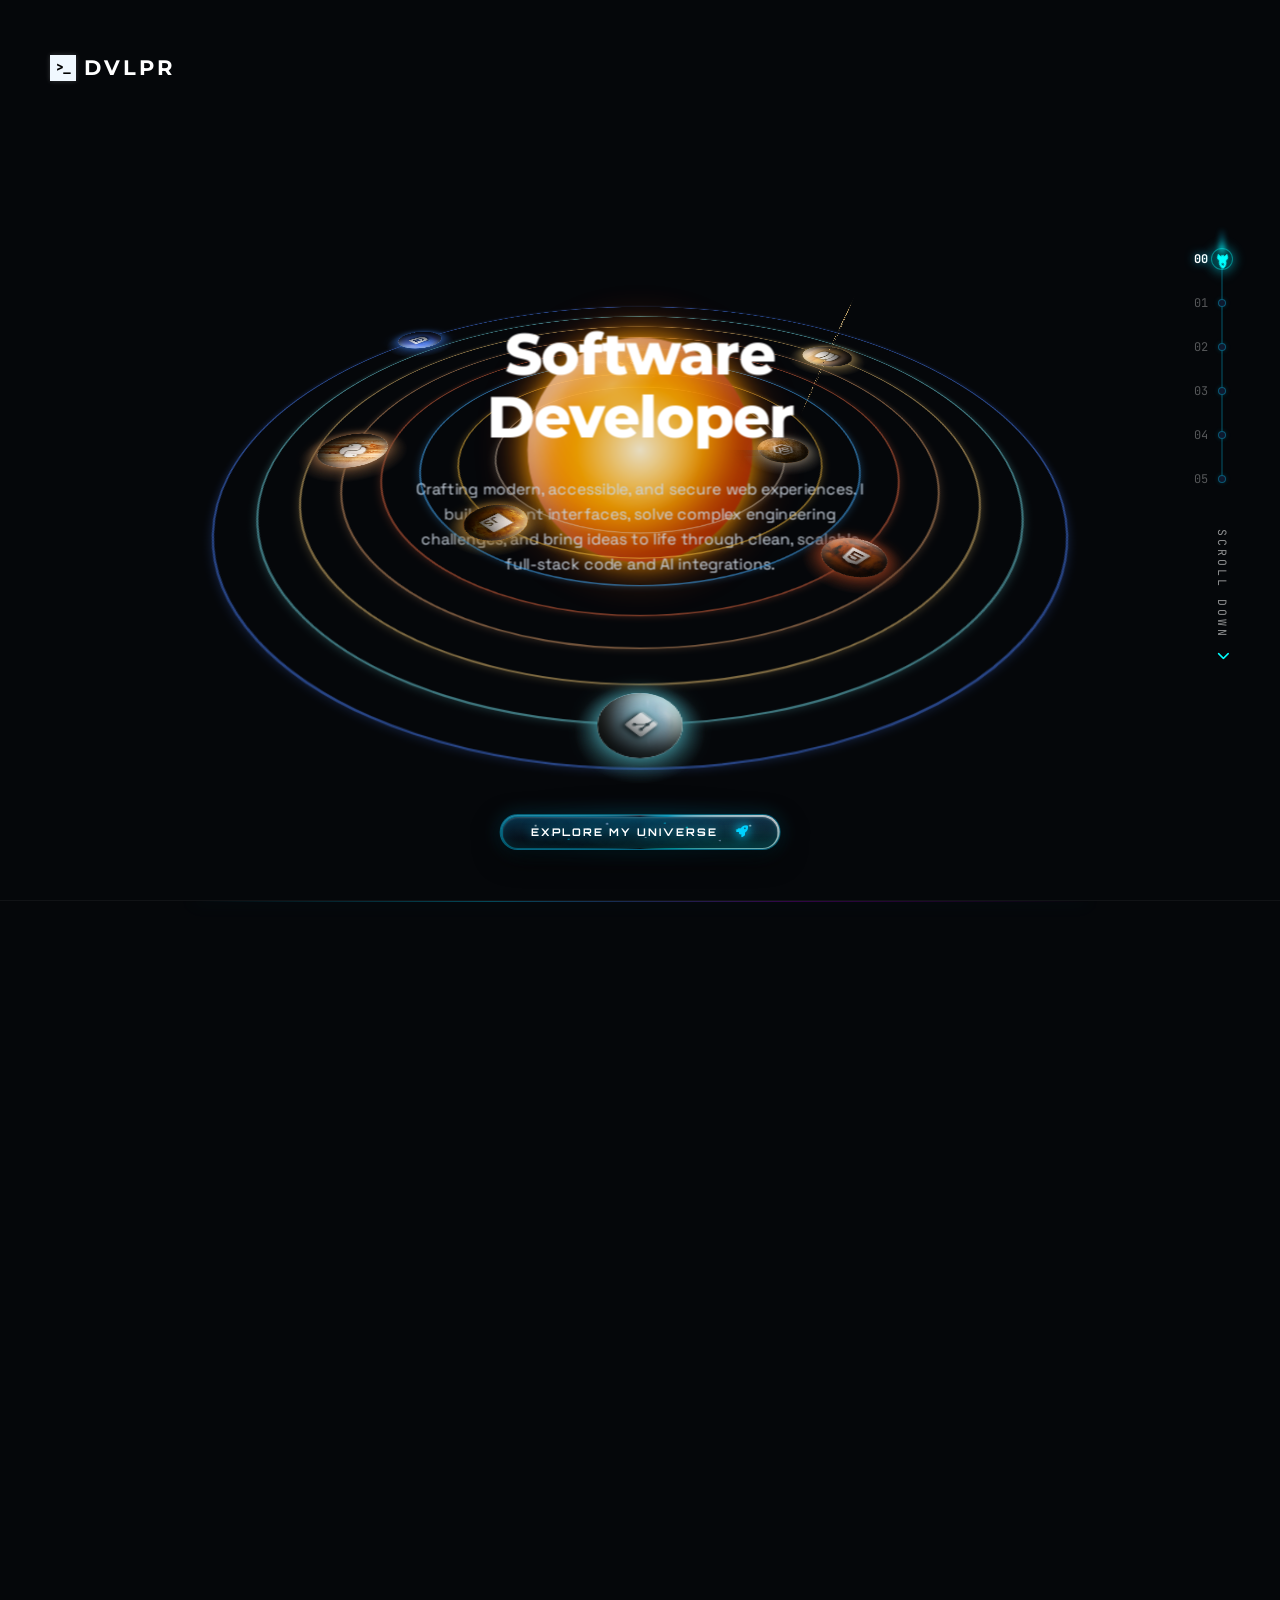
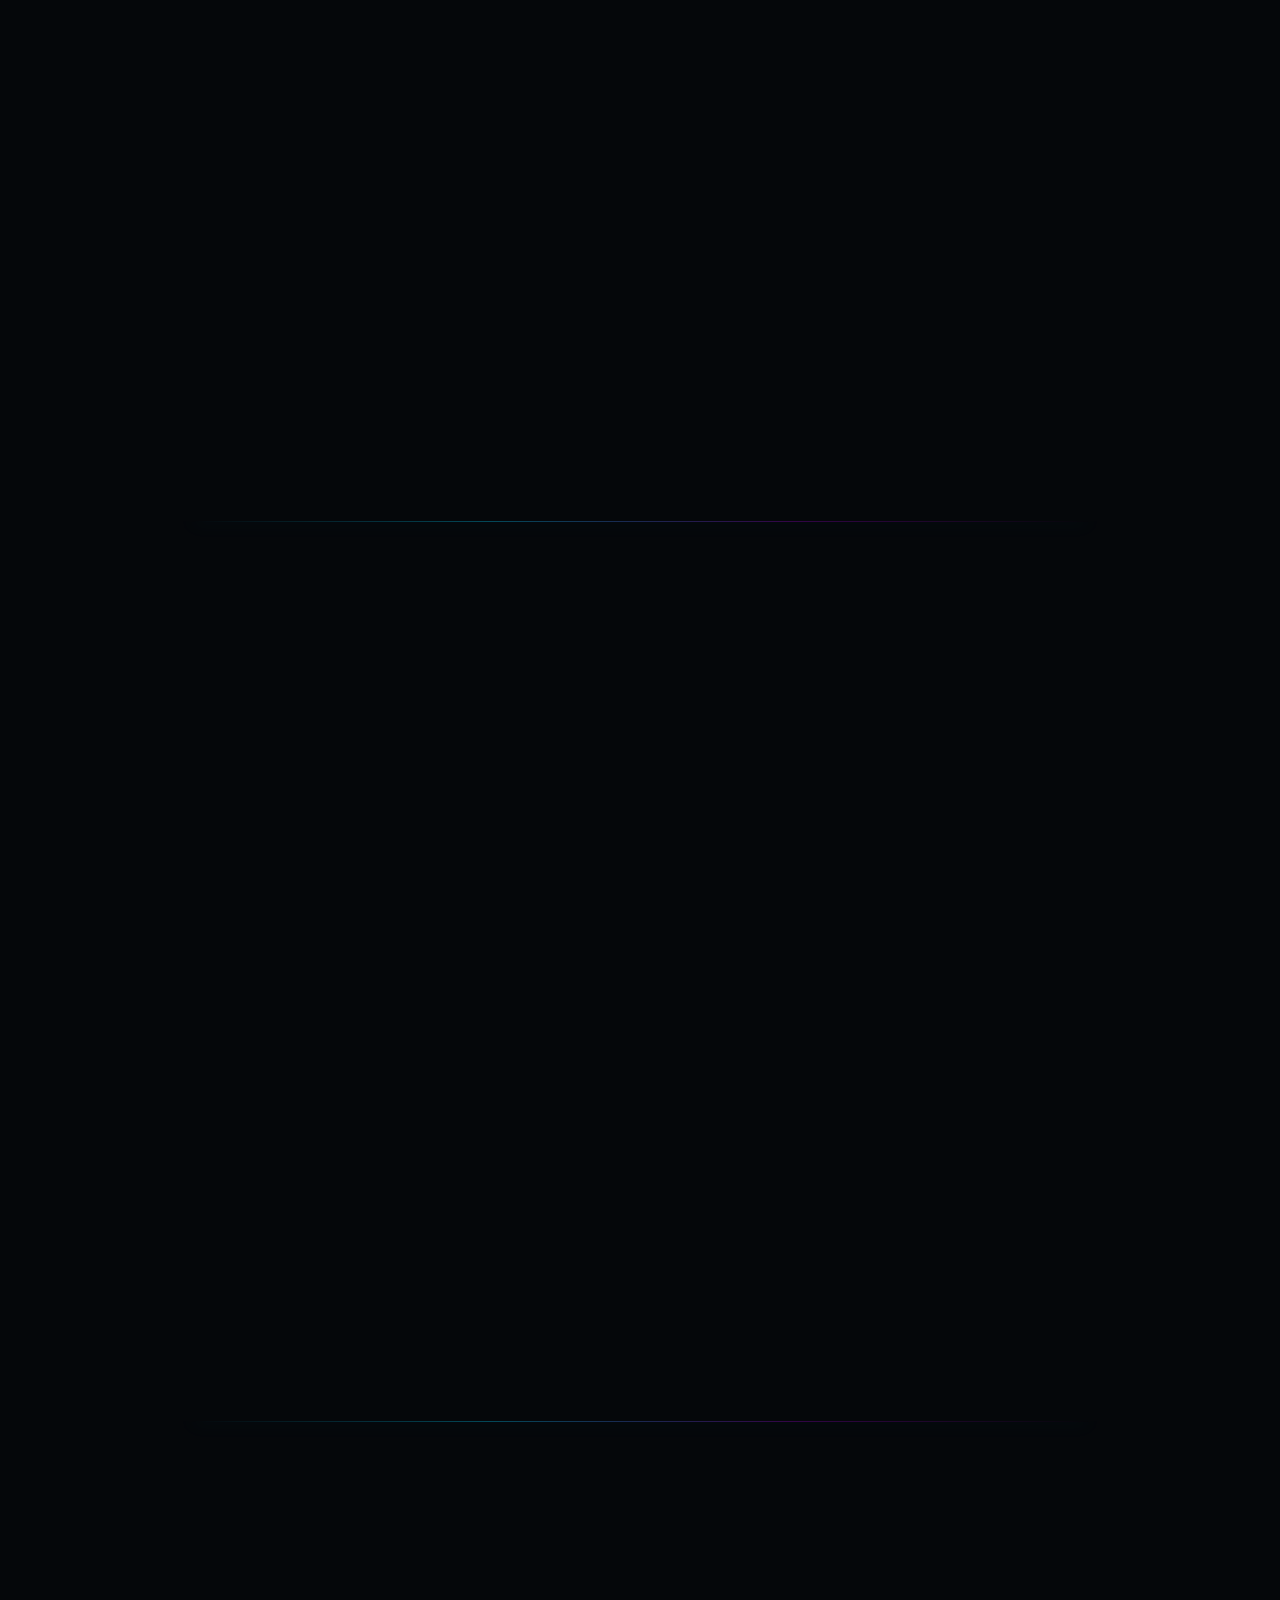
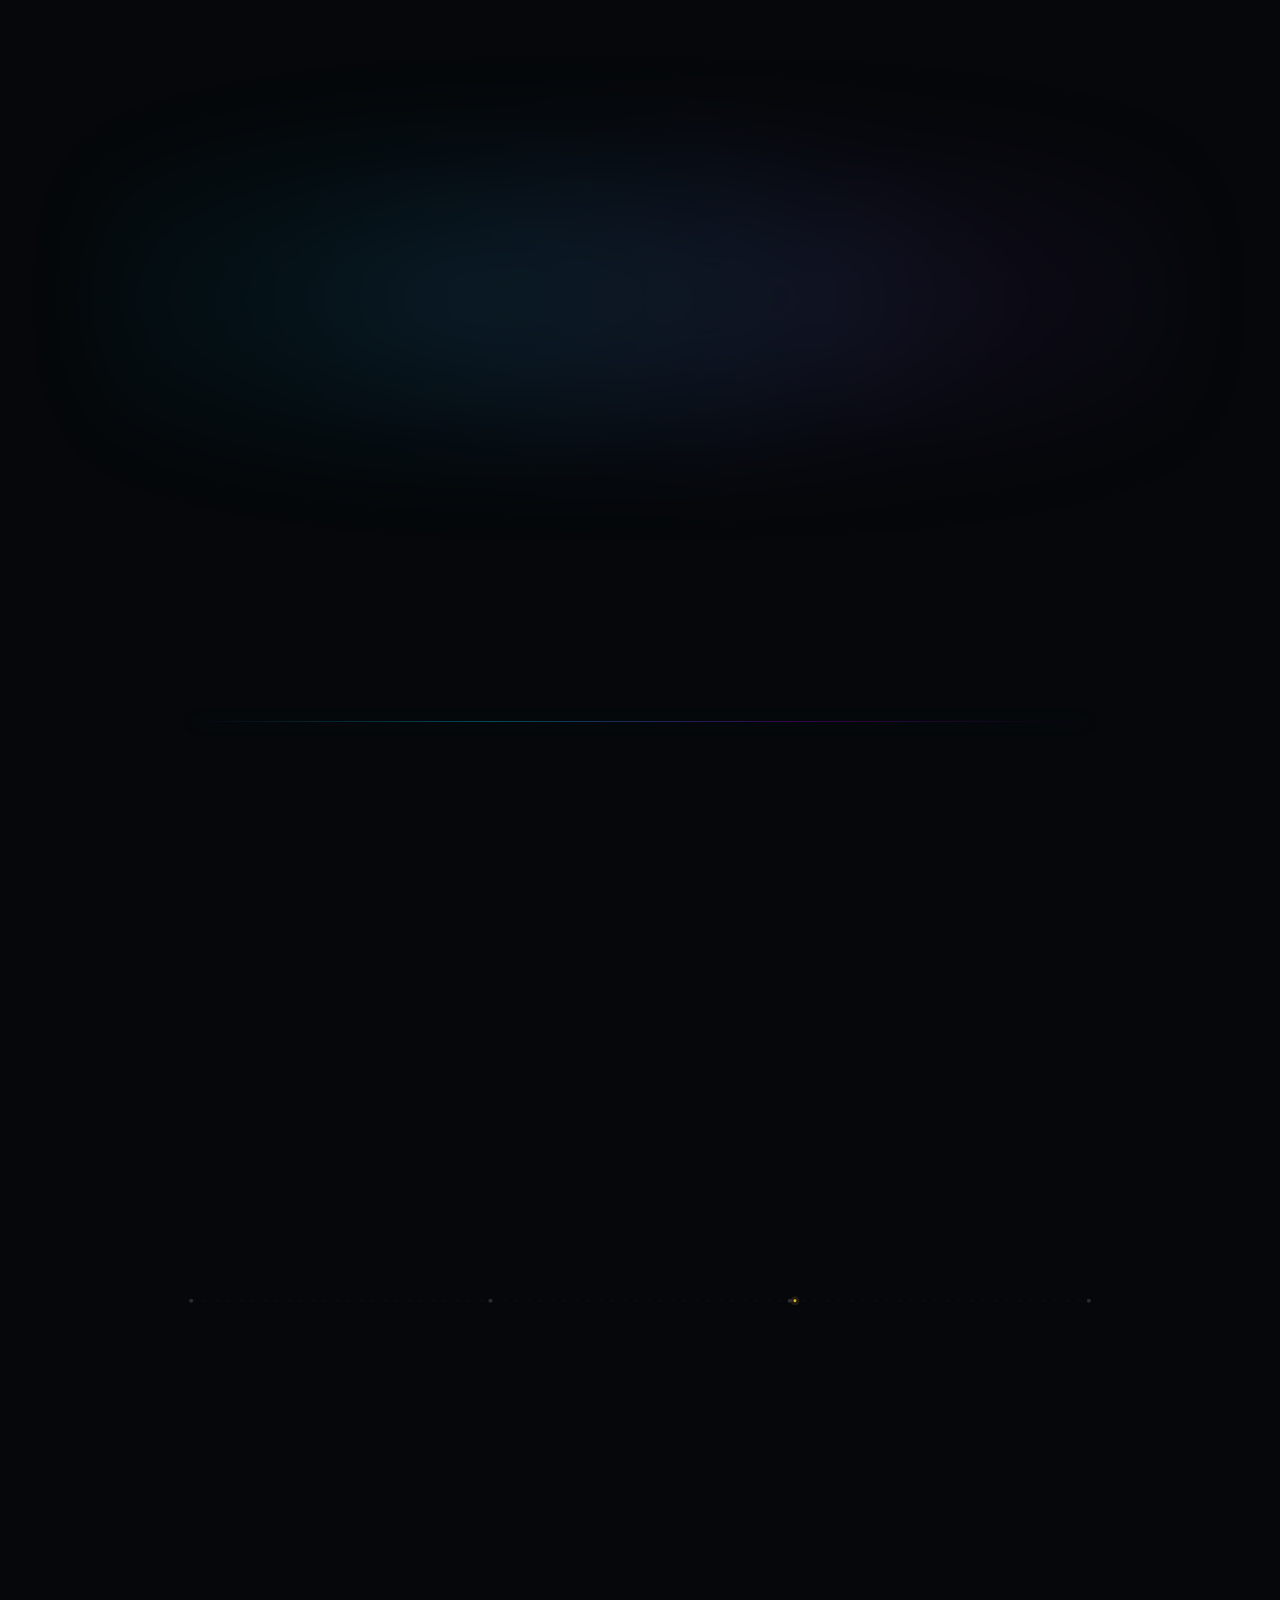
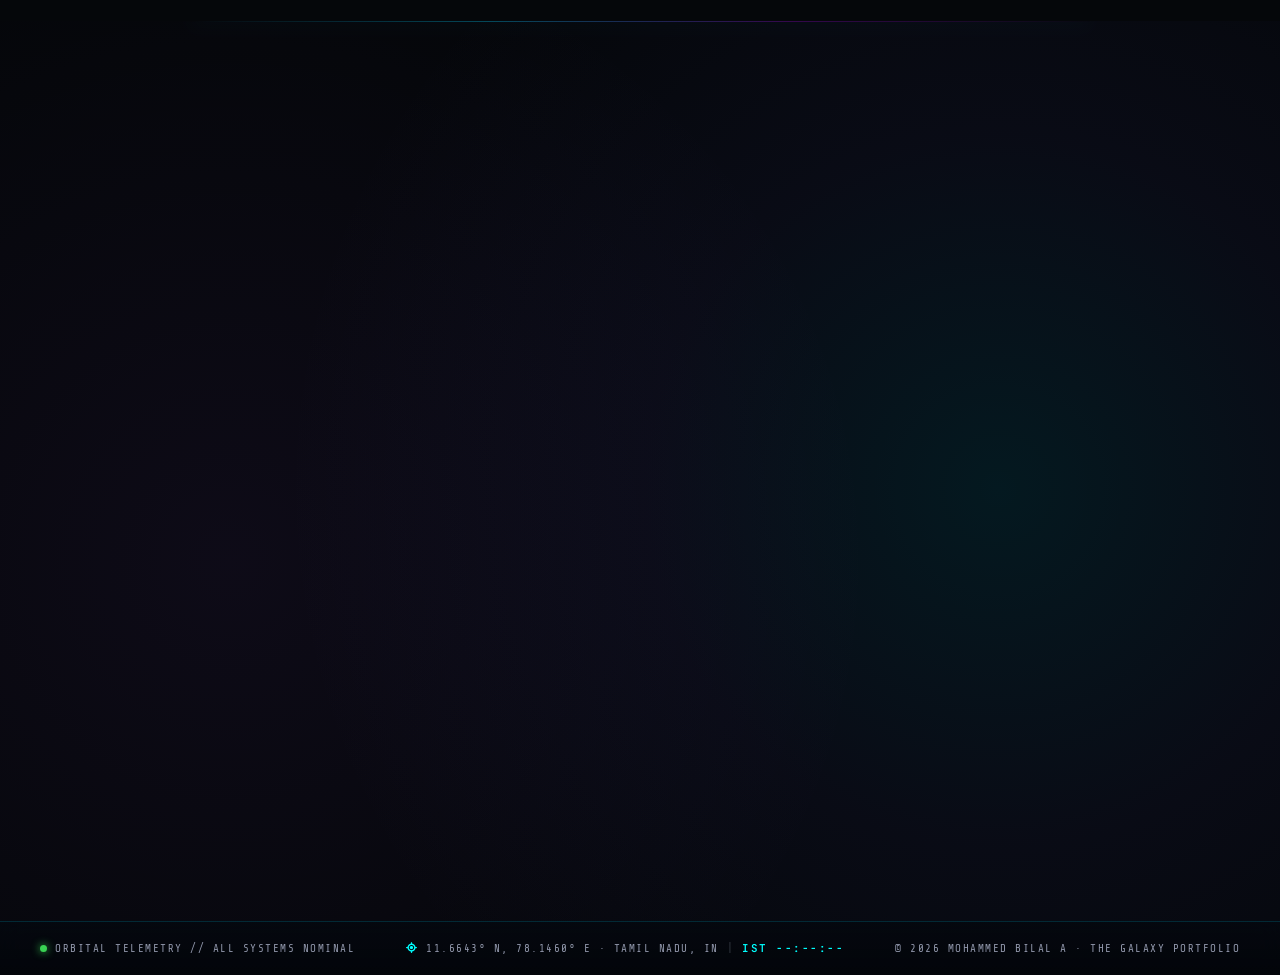
==== commit b7855713: "feat: update About internship card, 3D Missions Log carousel, and Sasha Infinity projects" ====
--- a/index.html
+++ b/index.html
@@ -9,7 +9,7 @@
     <!-- Favicon -->
     <link rel="icon"
         href="data:image/svg+xml,<svg xmlns='http://www.w3.org/2000/svg' viewBox='0 0 100 100'><text y='.9em' font-size='90'>🚀</text></svg>">
-    <link rel="stylesheet" href="style.css?v=42">
+    <link rel="stylesheet" href="style.css?v=43">
     <link rel="stylesheet" href="https://cdnjs.cloudflare.com/ajax/libs/font-awesome/6.4.0/css/all.min.css" crossorigin="anonymous" referrerpolicy="no-referrer">
     <link rel="preconnect" href="https://fonts.googleapis.com">
     <link rel="preconnect" href="https://fonts.gstatic.com" crossorigin>
@@ -486,14 +486,19 @@
 
                 <div class="info-card holograph-card zoom-in">
                     <div class="info-card-grid"></div>
-                    <div class="icon-box"><i class="fas fa-brain"></i></div>
-                    <div class="card-title">Areas of Interest</div>
+                    <div class="icon-box"><img src="assets/images/sasha_infinity_neon_logo.png" alt="Sasha Infinity Neon Logo" style="width: 34px; height: 34px; object-fit: contain; filter: drop-shadow(0 0 8px rgba(0, 255, 255, 0.75));"></div>
+                    <div class="card-title">Internships &amp; Projects</div>
                     <div class="card-content">
-                        <ul class="bullet-list">
-                            <li>Artificial Intelligence</li>
-                            <li>Software Development</li>
-                            <li>Web Development</li>
-                            <li>Data Analysis</li>
+                        <p style="color:var(--neon-cyan); font-weight:600; font-size:0.86rem; margin-bottom:10px; letter-spacing:0.3px;">
+                            Web Developer Intern · <a href="https://sashainfinity.com/" target="_blank" rel="noopener noreferrer" style="color:var(--neon-cyan); text-decoration:underline; text-underline-offset:3px;">Sasha Infinity</a> <span style="color:#b3c5ef; font-weight:400;">(Jun 2025 – Present)</span>
+                        </p>
+                        <ul class="bullet-list" style="padding-left: 0;">
+                            <li><a href="https://sashainfinity.com/" target="_blank" rel="noopener noreferrer" style="color:var(--neon-cyan); font-weight:700; text-decoration:underline; text-underline-offset:3px;">Sasha Infinity</a><span style="color:white; font-weight:700;">:</span> <span
+                                    style="color:#b3c5ef;">Technology learning platform offering expert-led courses in full-stack dev, AI, and cloud.</span></li>
+                            <li><a href="https://sileos.sashainfinity.com/" target="_blank" rel="noopener noreferrer" style="color:var(--neon-cyan); font-weight:700; text-decoration:underline; text-underline-offset:3px;">Sileos</a><span style="color:white; font-weight:700;">:</span> <span
+                                    style="color:#b3c5ef;">Knowledge architecture platform delivering interactive labs and structured tech courses.</span></li>
+                            <li><a href="https://learn.sashainfinity.com/" target="_blank" rel="noopener noreferrer" style="color:var(--neon-cyan); font-weight:700; text-decoration:underline; text-underline-offset:3px;">Learn With Sasha</a><span style="color:white; font-weight:700;">:</span> <span
+                                    style="color:#b3c5ef;">AI math tutor personalizing lessons to student interests with conversational step-by-step solving.</span></li>
                         </ul>
                     </div>
                 </div>
@@ -670,11 +675,11 @@
 
     </section>
 
-    <!-- 4. PROJECTS SECTION — Missions Log (3D Planetary Orbit Map + Wide Mission Console) -->
+    <!-- 4. PROJECTS SECTION — Missions Log (Wide 3D Galactic Showcase Carousel) -->
     <section id="projects" class="galaxy-missions-section">
 
-        <!-- Holographic Grid Background -->
-        <div class="holo-grid-plane"></div>
+        <!-- Ambient Deep-Space Nebula Glow -->
+        <div class="missions-nebula-glow" aria-hidden="true"></div>
 
         <div class="container fade-up">
             <h2 class="section-title" style="text-align:center;">Missions Log</h2>
@@ -702,47 +707,23 @@
                 </div>
             </div>
 
-            <!-- 3D Planetary Orbit Map + Wide Mission Console Split Deck -->
-            <div class="galaxy-mission-deck">
-
-                <!-- LEFT: Interactive 3D Planetary Orbit Map -->
-                <div class="orbital-starmap-panel">
-                    <div class="starmap-stage" id="starmapStage">
-                        <!-- Concentric Orbital Rings -->
-                        <div class="starmap-ring ring-outer"></div>
-                        <div class="starmap-ring ring-mid"></div>
-                        <div class="starmap-ring ring-inner"></div>
-                        <div class="starmap-radar-sweep"></div>
-
-                        <!-- Dynamic SVG Laser Link from Core to Active Planet -->
-                        <svg class="starmap-laser-svg" viewBox="0 0 400 400" preserveAspectRatio="none" aria-hidden="true">
-                            <line id="starmapLaserLine" x1="200" y1="200" x2="200" y2="60" />
-                        </svg>
-
-                        <!-- Central Active Planet Core -->
-                        <div class="starmap-core" id="starmapCore">
-                            <div class="starmap-core-halo"></div>
-                            <div class="starmap-core-sphere" id="starmapCoreSphere"></div>
-                            <span class="starmap-core-code" id="starmapCoreCode">ALPHA-01</span>
-                        </div>
-
-                        <!-- Orbiting Mission Planet Nodes (Injected via JS) -->
-                        <div class="starmap-nodes" id="starmapNodes"></div>
-                    </div>
-
-                    <!-- Orbital Step Controls below Star Map -->
-                    <div class="stack-nav">
-                        <div class="nav-arrow" id="prevBtn" role="button" tabindex="0" aria-label="Previous mission"><i class="fas fa-chevron-left"></i></div>
-                        <div class="nav-dots" id="navDots"></div>
-                        <div class="nav-arrow" id="nextBtn" role="button" tabindex="0" aria-label="Next mission"><i class="fas fa-chevron-right"></i></div>
-                    </div>
-                </div>
-
-                <!-- RIGHT: Wide Holographic Mission Console -->
-                <div class="mission-console-wrapper" id="stackContainer">
-                    <!-- Injected via JS -->
-                </div>
-
+            <!-- Wide 3D Galactic Showcase Carousel -->
+            <div class="galaxy-carousel-shell">
+                <div class="galaxy-carousel-stage" id="stackContainer" role="region" aria-label="Mission Projects Carousel">
+                    <!-- Mission Carousel Cards Injected via JS -->
+                </div>
+
+                <!-- Carousel Step & Telemetry Controls -->
+                <div class="stack-nav">
+                    <button type="button" class="nav-arrow" id="prevBtn" aria-label="Previous mission">
+                        <i class="fas fa-chevron-left"></i>
+                    </button>
+                    <div class="nav-dots" id="navDots"></div>
+                    <span class="carousel-counter" id="missionCounter" aria-live="polite">01 / 10</span>
+                    <button type="button" class="nav-arrow" id="nextBtn" aria-label="Next mission">
+                        <i class="fas fa-chevron-right"></i>
+                    </button>
+                </div>
             </div>
 
         </div>
--- a/style.css
+++ b/style.css
@@ -2335,14 +2335,14 @@
     justify-content: center;
     align-items: center;
     perspective: none;
-    transform: scale(0.8);
+    transform: scale3d(0.82, 0.82, 0.82);
     transform-style: preserve-3d;
 }
 
-/* Scale down 3D system on shorter screens to fit frame */
+/* Scale down 3D system slightly on shorter screens while keeping planets large & clear */
 @media (max-height: 800px) and (min-width: 900px) {
     #skills .universe-container {
-        transform: scale(0.6);
+        transform: scale3d(0.75, 0.75, 0.75);
     }
 }
 
@@ -2355,38 +2355,38 @@
     /* Base center, specific rotations in subclasses */
     transform: translate(-50%, -50%);
     pointer-events: none;
-    box-shadow: 0 0 15px rgba(255, 255, 255, 0.3);
+    box-shadow: 0 0 15px rgba(255, 255, 255, 0.25);
 }
 
 #skills .ring-1 {
     width: 700px;
     height: 700px;
     /* Main Planet Path */
-    transform: translate(-50%, -50%) rotateX(75deg);
-    border-color: rgba(255, 255, 255, 0.8);
+    transform: translate(-50%, -50%) rotateX(64deg);
+    border-color: rgba(255, 255, 255, 0.75);
 }
 
 #skills .ring-2 {
     width: 700px;
     height: 700px;
     /* Cross Orbit 1 */
-    transform: translate(-50%, -50%) rotateZ(60deg) rotateX(75deg);
-    border-color: rgba(255, 255, 255, 0.6);
+    transform: translate(-50%, -50%) rotateZ(60deg) rotateX(64deg);
+    border-color: rgba(255, 255, 255, 0.55);
 }
 
 #skills .ring-3 {
     width: 700px;
     height: 700px;
     /* Cross Orbit 2 */
-    transform: translate(-50%, -50%) rotateZ(-60deg) rotateX(75deg);
-    border-color: rgba(255, 255, 255, 0.6);
+    transform: translate(-50%, -50%) rotateZ(-60deg) rotateX(64deg);
+    border-color: rgba(255, 255, 255, 0.55);
 }
 
 #skills .central-sun-logo {
     position: absolute;
     top: 50%;
     left: 50%;
-    transform: translate(-50%, -50%) translateZ(0);
+    transform: translate(-50%, -50%) translateZ(360px);
     margin: 0 !important;
     width: 80px;
     height: 80px;
@@ -2479,7 +2479,7 @@
     position: relative;
     overflow: hidden;
     opacity: 0;
-    transform: translateZ(380px) scale(0.72);
+    transform: translateZ(720px) scale(0.72);
     transition:
         opacity 0.42s cubic-bezier(0.16, 1, 0.3, 1),
         transform 0.48s cubic-bezier(0.16, 1, 0.3, 1),
@@ -2490,8 +2490,8 @@
 
 #skills .skill-info-card.open {
     opacity: 1;
-    /* Sits cleanly in front of the 350px 3D orbital radius in orthographic space */
-    transform: translateZ(380px) scale(1);
+    /* Sits cleanly in front of the 3D orbital system in orthographic space */
+    transform: translateZ(720px) scale(1.12);
     pointer-events: all;
     z-index: 1000;
 }
@@ -2935,15 +2935,15 @@
 }
 
 #skills .track-1 {
-    transform: translate(-50%, -50%) rotateX(75deg);
+    transform: translate(-50%, -50%) translateZ(360px) rotateX(64deg);
 }
 
 #skills .track-2 {
-    transform: translate(-50%, -50%) rotateZ(60deg) rotateX(75deg);
+    transform: translate(-50%, -50%) translateZ(360px) rotateZ(60deg) rotateX(64deg);
 }
 
 #skills .track-3 {
-    transform: translate(-50%, -50%) rotateZ(-60deg) rotateX(75deg);
+    transform: translate(-50%, -50%) translateZ(360px) rotateZ(-60deg) rotateX(64deg);
 }
 
 #skills .planet-spinner {
@@ -2956,9 +2956,11 @@
     animation: orbitSpin 40s linear infinite;
 }
 
-/* Pause Skills Orbit Animation when card is open */
+/* Pause Skills Orbit Animation when card is open or when hovering any planet */
 #skills .paused-orbit .planet-spinner,
-#skills .paused-orbit .planet {
+#skills .paused-orbit .planet,
+#skills .universe-container:has(.planet:hover) .planet-spinner,
+#skills .universe-container:has(.planet:hover) .planet {
     animation-play-state: paused !important;
 }
 
@@ -2985,7 +2987,7 @@
 }
 
 #skills .planet {
-    --sk-size: 74px;
+    --sk-size: 76px;
     position: absolute;
     top: 0;
     left: 0;
@@ -2998,18 +3000,19 @@
     display: flex;
     justify-content: center;
     align-items: center;
-    font-size: 1.7rem;
-    color: rgba(255, 255, 255, 0.82);
+    font-size: 1.75rem;
+    color: rgba(255, 255, 255, 0.95);
     cursor: pointer;
     pointer-events: auto;
-    transform-style: preserve-3d;
+    /* Use flat 2D stacking inside the billboarded planet so .sk-planet-surface, clouds,
+       and tech stack icon stack deterministically by z-index without 3D Z=0 depth-fighting */
+    transform-style: flat;
+    isolation: isolate;
     transition: filter 0.35s ease, box-shadow 0.35s ease;
     box-shadow:
-        inset -18px -14px 24px rgba(0, 0, 0, 0.92),
-        inset 8px 8px 14px rgba(255, 255, 255, 0.32),
-        inset -2px -2px 8px rgba(255, 255, 255, 0.2),
-        0 0 20px var(--sk-glow, rgba(255, 255, 255, 0.3));
-    border: 1px solid rgba(255, 255, 255, 0.25);
+        0 0 22px var(--sk-glow, rgba(255, 255, 255, 0.35)),
+        0 0 40px rgba(0, 0, 0, 0.8);
+    border: 1.5px solid rgba(255, 255, 255, 0.32);
 }
 
 /* Zenith Solar Specular Highlight on Skills Planets */
@@ -3039,18 +3042,19 @@
     bottom: calc(100% + 12px);
     left: 50%;
     transform: translateX(-50%) translateY(6px) scale(0.9);
-    background: rgba(5, 10, 22, 0.92);
+    background: rgba(5, 10, 22, 0.95);
     border: 1px solid var(--sk-rim, var(--neon-cyan));
     color: #ffffff;
     font-family: 'Share Tech Mono', monospace;
-    font-size: 0.62rem;
+    font-size: 0.64rem;
+    font-weight: 600;
     letter-spacing: 1.6px;
-    padding: 4px 10px;
-    border-radius: 4px;
+    padding: 5px 11px;
+    border-radius: 5px;
     white-space: nowrap;
     opacity: 0;
     pointer-events: none;
-    box-shadow: 0 4px 16px rgba(0, 0, 0, 0.8), 0 0 12px var(--sk-glow, rgba(0, 210, 255, 0.4));
+    box-shadow: 0 6px 18px rgba(0, 0, 0, 0.85), 0 0 14px var(--sk-glow, rgba(0, 210, 255, 0.45));
     transition: opacity 0.25s ease, transform 0.25s ease;
     z-index: 30;
 }
@@ -3069,9 +3073,6 @@
     overflow: hidden;
     z-index: 1;
     pointer-events: none;
-    box-shadow:
-        inset -18px -14px 22px rgba(0, 0, 0, 0.9),
-        inset 7px 7px 14px rgba(255, 255, 255, 0.28);
 }
 
 #skills .sk-planet-surface::before {
@@ -3086,41 +3087,58 @@
     background-position: 0 center;
     filter: contrast(1.12) saturate(1.18);
     animation: planetAxialSpin 14s linear infinite;
-}
-
-/* Surface-Blended 3D Planetary Tech Icon (sits beneath 3D solar specular highlight) */
+    z-index: 1;
+}
+
+/* 3D Spherical Terminator Shadow & Fresnel Rim Lighting OVER the Planet Texture */
+#skills .sk-planet-surface::after {
+    content: '';
+    position: absolute;
+    inset: 0;
+    border-radius: 50%;
+    box-shadow:
+        inset -16px -14px 22px rgba(0, 0, 0, 0.88),
+        inset 6px 6px 14px rgba(255, 255, 255, 0.28),
+        inset -2px -2px 8px rgba(0, 0, 0, 0.6),
+        inset 0 0 8px var(--sk-rim, rgba(255, 255, 255, 0.35));
+    z-index: 2;
+    pointer-events: none;
+}
+
+/* Surface-Blended 3D Planetary Tech Icon (sits clearly over surface with high-contrast halo) */
 #skills .planet i {
     position: relative;
     z-index: 3;
-    font-size: 1.8rem;
-    color: rgba(255, 255, 255, 0.92);
+    font-size: 1.9rem;
+    color: #ffffff;
+    filter: drop-shadow(0 2px 5px rgba(0, 0, 0, 0.95));
     text-shadow:
-        -1px -1px 1px rgba(255, 255, 255, 0.55),
-        1px 2px 5px rgba(0, 0, 0, 0.88),
-        0 0 10px rgba(0, 0, 0, 0.65),
-        0 0 16px var(--sk-glow, rgba(0, 210, 255, 0.5));
-    opacity: 0.9;
+        -1px -1px 1px rgba(255, 255, 255, 0.65),
+        1px 2px 6px rgba(0, 0, 0, 0.95),
+        0 0 12px rgba(0, 0, 0, 0.85),
+        0 0 18px var(--sk-rim, rgba(0, 210, 255, 0.75));
+    opacity: 0.96;
     transition: transform 0.3s ease, opacity 0.3s ease, text-shadow 0.3s ease;
 }
 
 #skills .planet:hover,
 #skills .planet:focus-visible {
     outline: none;
-    filter: brightness(1.12);
+    filter: brightness(1.16);
+    border-color: var(--sk-rim, #ffffff);
     box-shadow:
-        inset -16px -12px 22px rgba(0, 0, 0, 0.88),
-        inset 8px 8px 14px rgba(255, 255, 255, 0.4),
-        0 0 32px var(--sk-glow, rgba(0, 210, 255, 0.65));
+        0 0 34px var(--sk-glow, rgba(0, 210, 255, 0.78)),
+        0 0 14px var(--sk-rim, #ffffff);
 }
 
 #skills .planet:hover i,
 #skills .planet:focus-visible i {
     opacity: 1;
-    transform: scale(1.1);
+    transform: scale(1.14);
     color: #ffffff;
     text-shadow:
         0 0 14px #ffffff,
-        0 2px 6px rgba(0, 0, 0, 0.9),
+        0 2px 6px rgba(0, 0, 0, 0.95),
         0 0 24px var(--sk-rim, #00d2ff);
 }
 
@@ -3225,31 +3243,31 @@
 
 @keyframes antiSpin1 {
     from {
-        transform: rotateZ(calc(0deg - var(--start-angle))) rotateZ(0deg) rotateX(-75deg);
+        transform: rotateZ(calc(0deg - var(--start-angle))) rotateZ(0deg) rotateX(-64deg);
     }
 
     to {
-        transform: rotateZ(calc(0deg - var(--start-angle))) rotateZ(-360deg) rotateX(-75deg);
+        transform: rotateZ(calc(0deg - var(--start-angle))) rotateZ(-360deg) rotateX(-64deg);
     }
 }
 
 @keyframes antiSpin2 {
     from {
-        transform: rotateZ(calc(0deg - var(--start-angle))) rotateZ(0deg) rotateX(-75deg) rotateZ(-60deg);
+        transform: rotateZ(calc(0deg - var(--start-angle))) rotateZ(0deg) rotateX(-64deg) rotateZ(-60deg);
     }
 
     to {
-        transform: rotateZ(calc(0deg - var(--start-angle))) rotateZ(-360deg) rotateX(-75deg) rotateZ(-60deg);
+        transform: rotateZ(calc(0deg - var(--start-angle))) rotateZ(-360deg) rotateX(-64deg) rotateZ(-60deg);
     }
 }
 
 @keyframes antiSpin3 {
     from {
-        transform: rotateZ(calc(0deg - var(--start-angle))) rotateZ(0deg) rotateX(-75deg) rotateZ(60deg);
+        transform: rotateZ(calc(0deg - var(--start-angle))) rotateZ(0deg) rotateX(-64deg) rotateZ(60deg);
     }
 
     to {
-        transform: rotateZ(calc(0deg - var(--start-angle))) rotateZ(-360deg) rotateX(-75deg) rotateZ(60deg);
+        transform: rotateZ(calc(0deg - var(--start-angle))) rotateZ(-360deg) rotateX(-64deg) rotateZ(60deg);
     }
 }
 
@@ -3335,7 +3353,7 @@
     background-image: url('assets/images/planets/jupiter.jpg');
 }
 
-/* --- SECTION 4: PROJECTS — 3D PLANETARY ORBIT MAP + WIDE MISSION CONSOLE --- */
+/* --- SECTION 4: PROJECTS — WIDE 3D GALACTIC SHOWCASE CAROUSEL --- */
 
 #projects {
     position: relative;
@@ -3345,20 +3363,24 @@
     padding-bottom: 80px;
 }
 
-.holo-grid-plane {
-    position: absolute;
-    bottom: 0;
-    left: 0;
+#projects .container {
+    max-width: 1320px;
     width: 100%;
-    height: 55%;
-    background-image:
-        linear-gradient(rgba(0, 210, 255, 0.035) 1px, transparent 1px),
-        linear-gradient(90deg, rgba(0, 210, 255, 0.035) 1px, transparent 1px);
-    background-size: 56px 56px;
-    transform: perspective(520px) rotateX(60deg);
-    transform-origin: bottom center;
-    mask-image: radial-gradient(ellipse at 50% 100%, rgba(0, 0, 0, 0.55) 0%, transparent 75%);
-    -webkit-mask-image: radial-gradient(ellipse at 50% 100%, rgba(0, 0, 0, 0.55) 0%, transparent 75%);
+    margin: 0 auto;
+    padding: 0 24px;
+}
+
+.missions-nebula-glow {
+    position: absolute;
+    top: 50%;
+    left: 50%;
+    width: min(1100px, 95vw);
+    height: 540px;
+    transform: translate(-50%, -45%);
+    background:
+        radial-gradient(ellipse at 35% 50%, rgba(0, 210, 255, 0.09) 0%, transparent 55%),
+        radial-gradient(ellipse at 65% 50%, rgba(168, 85, 247, 0.08) 0%, transparent 55%);
+    filter: blur(40px);
     pointer-events: none;
     z-index: 0;
 }
@@ -3532,374 +3554,244 @@
 }
 
 /* =========================================================
-   TWO-COLUMN GALAXY MISSION DECK (COMPACT & BALANCED)
-   Left: 3D Planetary Orbit Star-Map | Right: Project Frame
+   WIDE 3D GALACTIC SHOWCASE CAROUSEL
+   Center Chamfered HUD Card + Flanking 3D Neighbor Cards
    ========================================================= */
-.galaxy-mission-deck {
-    display: grid;
-    grid-template-columns: 340px minmax(0, 420px);
-    justify-content: center;
-    gap: 30px;
-    align-items: center;
-    max-width: 820px;
+.galaxy-carousel-shell {
+    position: relative;
+    width: 100%;
+    max-width: 1240px;
     margin: 0 auto;
+    z-index: 3;
+}
+
+.galaxy-carousel-stage {
     position: relative;
-    z-index: 3;
-}
-
-/* --- LEFT COLUMN: 3D PLANETARY ORBIT STAR-MAP --- */
-.orbital-starmap-panel {
-    display: flex;
-    flex-direction: column;
-    align-items: center;
-    justify-content: center;
-}
-
-.starmap-stage {
-    position: relative;
-    width: 330px;
-    height: 330px;
-    border-radius: 50%;
-    background:
-        radial-gradient(circle at 50% 50%, rgba(0, 224, 255, 0.1) 0%, rgba(10, 18, 38, 0.72) 52%, rgba(4, 8, 20, 0.92) 100%);
-    backdrop-filter: blur(16px);
-    -webkit-backdrop-filter: blur(16px);
-    border: 1px solid rgba(0, 224, 255, 0.24);
-    box-shadow:
-        0 20px 60px rgba(0, 0, 0, 0.7),
-        0 0 35px rgba(0, 210, 255, 0.08),
-        inset 0 0 35px rgba(0, 210, 255, 0.08);
+    width: 100%;
+    height: 380px;
+    perspective: 1400px;
+    transform-style: preserve-3d;
     display: flex;
     align-items: center;
     justify-content: center;
     user-select: none;
 }
 
-/* Concentric Orbital Rings */
-.starmap-ring {
-    position: absolute;
-    top: 50%;
-    left: 50%;
-    transform: translate(-50%, -50%);
-    border-radius: 50%;
-    pointer-events: none;
-}
-
-.starmap-ring.ring-outer {
-    width: 82%;
-    height: 82%;
-    border: 1px dashed rgba(0, 224, 255, 0.25);
-    box-shadow: inset 0 0 20px rgba(0, 224, 255, 0.04);
-}
-
-.starmap-ring.ring-mid {
-    width: 60%;
-    height: 60%;
-    border: 1px solid rgba(168, 85, 247, 0.24);
-    box-shadow: inset 0 0 18px rgba(168, 85, 247, 0.05);
-}
-
-.starmap-ring.ring-inner {
-    width: 36%;
-    height: 36%;
-    border: 1px dashed rgba(0, 224, 255, 0.2);
-}
-
-/* Soft Rotating Radar Sweep */
-.starmap-radar-sweep {
-    position: absolute;
-    inset: 4%;
-    border-radius: 50%;
-    background: conic-gradient(from 0deg, rgba(0, 224, 255, 0.11) 0deg, rgba(0, 224, 255, 0.02) 45deg, transparent 90deg);
-    animation: starmapRadarSpin 9s linear infinite;
-    pointer-events: none;
+.mission-carousel-card {
+    --card-accent: #00e0ff;
+    position: absolute;
+    width: min(720px, 92vw);
+    background:
+        radial-gradient(circle at 90% 12%, rgba(0, 224, 255, 0.09) 0%, transparent 45%),
+        radial-gradient(circle at 12% 88%, rgba(168, 85, 247, 0.08) 0%, transparent 50%),
+        linear-gradient(145deg, rgba(6, 14, 32, 0.94) 0%, rgba(4, 8, 20, 0.97) 100%);
+    backdrop-filter: blur(18px);
+    -webkit-backdrop-filter: blur(18px);
+    clip-path: polygon(
+        0 14px, 14px 0, calc(100% - 14px) 0, 100% 14px,
+        100% calc(100% - 14px), calc(100% - 14px) 100%, 14px 100%, 0 calc(100% - 14px)
+    );
+    border: 1px solid rgba(0, 224, 255, 0.22);
+    transition:
+        transform 0.58s cubic-bezier(0.16, 1, 0.3, 1),
+        opacity 0.45s ease,
+        filter 0.45s ease;
+    will-change: transform, opacity;
+}
+
+.mission-carousel-card::after {
+    content: '';
+    position: absolute;
+    inset: 2px;
+    border: 1px solid rgba(0, 255, 255, 0.12);
+    pointer-events: none;
+    clip-path: polygon(
+        0 12px, 12px 0, calc(100% - 12px) 0, 100% 12px,
+        100% calc(100% - 12px), calc(100% - 12px) 100%, 12px 100%, 0 calc(100% - 12px)
+    );
+    z-index: 4;
+}
+
+.mc-hud-grid {
+    position: absolute;
+    inset: 0;
+    background-image:
+        linear-gradient(rgba(0, 255, 255, 0.025) 1px, transparent 1px),
+        linear-gradient(90deg, rgba(0, 255, 255, 0.025) 1px, transparent 1px);
+    background-size: 18px 18px;
+    pointer-events: none;
+    z-index: 0;
+}
+
+/* Glowing HUD Corner Brackets (Matches #about Info Cards) */
+.mc-corner {
+    position: absolute;
+    width: 16px;
+    height: 16px;
+    border-color: var(--card-accent);
+    pointer-events: none;
+    z-index: 5;
+    filter: drop-shadow(0 0 6px var(--card-accent));
+}
+.mc-corner.tl { top: 4px; left: 4px; border-top: 2px solid; border-left: 2px solid; }
+.mc-corner.tr { top: 4px; right: 4px; border-top: 2px solid; border-right: 2px solid; }
+.mc-corner.bl { bottom: 4px; left: 4px; border-bottom: 2px solid; border-left: 2px solid; }
+.mc-corner.br { bottom: 4px; right: 4px; border-bottom: 2px solid; border-right: 2px solid; }
+
+/* 3D Carousel Positions */
+.mission-carousel-card[data-pos="center"] {
+    transform: translate3d(0, 0, 0) rotateY(0deg) scale(1);
+    opacity: 1;
+    z-index: 5;
+    pointer-events: auto;
+    filter: drop-shadow(0 20px 44px rgba(0, 0, 0, 0.78));
+}
+
+.mission-carousel-card[data-pos="prev"] {
+    transform: translate3d(-54%, 0, -180px) rotateY(20deg) scale(0.82);
+    opacity: 0.44;
+    z-index: 3;
+    cursor: pointer;
+    pointer-events: auto;
+    filter: brightness(0.72) saturate(0.82);
+}
+
+.mission-carousel-card[data-pos="next"] {
+    transform: translate3d(54%, 0, -180px) rotateY(-20deg) scale(0.82);
+    opacity: 0.44;
+    z-index: 3;
+    cursor: pointer;
+    pointer-events: auto;
+    filter: brightness(0.72) saturate(0.82);
+}
+
+.mission-carousel-card[data-pos="prev"]:hover,
+.mission-carousel-card[data-pos="next"]:hover {
+    opacity: 0.74;
+    filter: brightness(0.92) saturate(1);
+}
+
+.mission-carousel-card[data-pos="hidden-left"] {
+    transform: translate3d(-85%, 0, -340px) rotateY(28deg) scale(0.65);
+    opacity: 0;
     z-index: 1;
-}
-
-@keyframes starmapRadarSpin {
-    from { transform: rotate(0deg); }
-    to { transform: rotate(360deg); }
-}
-
-/* Dynamic SVG Laser Beam from Central Core to Active Planet */
-.starmap-laser-svg {
-    position: absolute;
-    inset: 0;
-    width: 100%;
-    height: 100%;
-    pointer-events: none;
+    pointer-events: none;
+}
+
+.mission-carousel-card[data-pos="hidden-right"] {
+    transform: translate3d(85%, 0, -340px) rotateY(-28deg) scale(0.65);
+    opacity: 0;
+    z-index: 1;
+    pointer-events: none;
+}
+
+/* Split Horizontal Layout Inside Wide Carousel Card */
+.mc-split-layout {
+    position: relative;
     z-index: 2;
-}
-
-#starmapLaserLine {
-    stroke: #00e0ff;
-    stroke-width: 1.8;
-    stroke-dasharray: 5 5;
-    opacity: 0.85;
-    filter: drop-shadow(0 0 6px currentColor);
-    animation: laserDashFlow 1.2s linear infinite;
-    transition: stroke 0.35s ease;
-}
-
-@keyframes laserDashFlow {
-    from { stroke-dashoffset: 20; }
-    to { stroke-dashoffset: 0; }
-}
-
-/* Central Active 3D Planet Core — Strictly 62x62 Centered at (50%, 50%) */
-.starmap-core {
-    --core-accent: #00e0ff;
-    position: relative;
-    width: 62px;
-    height: 62px;
-    border-radius: 50%;
-    z-index: 4;
-    display: flex;
-    align-items: center;
-    justify-content: center;
-    pointer-events: none;
-}
-
-/* Concentric orbital lock ring around central core planet */
-.starmap-core::before {
-    content: '';
-    position: absolute;
-    inset: -6px;
-    border-radius: 50%;
-    border: 1.5px dashed var(--core-accent);
-    opacity: 0.75;
-    box-shadow: 0 0 12px var(--core-accent);
-    animation: reticleOrbitSpin 14s linear infinite;
-}
-
-.starmap-core-halo {
-    position: absolute;
-    inset: -16px;
-    border-radius: 50%;
-    background: radial-gradient(circle, var(--core-accent) 0%, transparent 70%);
-    opacity: 0.25;
-    filter: blur(10px);
-    transition: background 0.4s ease;
-}
-
-.starmap-core-sphere {
+    display: grid;
+    grid-template-columns: 295px minmax(0, 1fr);
+    min-height: 336px;
+}
+
+/* Left Holographic Preview Viewport */
+.mc-viewport {
     position: relative;
     width: 100%;
     height: 100%;
-    border-radius: 50%;
-    background-repeat: repeat-x;
-    background-size: 200% 100%;
-    background-position: 0% 50%;
-    animation: miniPlanetSpin 18s linear infinite;
-    box-shadow:
-        inset -10px -7px 18px rgba(0, 0, 0, 0.88),
-        inset 3.5px 3.5px 8px rgba(255, 255, 255, 0.38),
-        0 0 20px var(--core-accent);
-    border: 1.5px solid rgba(255, 255, 255, 0.3);
-    transition: box-shadow 0.4s ease;
-    z-index: 2;
-}
-
-.starmap-core-code {
-    position: absolute;
-    top: calc(100% + 8px);
-    left: 50%;
-    transform: translateX(-50%);
-    font-family: 'Orbitron', 'Share Tech Mono', monospace;
-    font-size: 0.5rem;
-    font-weight: 700;
-    letter-spacing: 1.5px;
-    color: #ffffff;
-    background: rgba(4, 10, 24, 0.92);
-    border: 1px solid var(--core-accent);
-    padding: 1.5px 7px;
-    border-radius: 999px;
-    white-space: nowrap;
-    box-shadow: 0 4px 12px rgba(0, 0, 0, 0.65), 0 0 10px rgba(0, 224, 255, 0.2);
-    z-index: 3;
-}
-
-/* Orbiting Mission Planet Nodes — Strictly Square Sphere Box so Circle Fits Planet 100% */
-.starmap-nodes {
-    position: absolute;
-    inset: 0;
-    z-index: 5;
-}
-
-.starmap-node {
-    --node-accent: #00e0ff;
-    position: absolute;
-    width: 34px;
-    height: 34px;
-    transform: translate(-50%, -50%);
-    background: transparent;
-    border: none;
-    border-radius: 50%;
-    padding: 0;
-    cursor: pointer;
+    min-height: 336px;
+    overflow: hidden;
+    background: radial-gradient(circle at center, #081229 0%, #030712 100%);
+    border-right: 1px solid rgba(0, 224, 255, 0.16);
     display: flex;
     align-items: center;
     justify-content: center;
-    transition: transform 0.3s cubic-bezier(0.16, 1, 0.3, 1);
-}
-
-.starmap-node:hover {
-    transform: translate(-50%, -50%) scale(1.14);
-    z-index: 8;
-}
-
-.starmap-node.active {
-    transform: translate(-50%, -50%) scale(1.18);
-    z-index: 9;
-}
-
-.sm-node-sphere {
+}
+
+.mc-viewport::before {
+    content: '';
+    position: absolute;
+    inset: -14px;
+    background-image: var(--mc-img);
+    background-size: cover;
+    background-position: center;
+    filter: blur(20px) brightness(0.36) saturate(1.25);
+    transform: scale(1.08);
+    z-index: 0;
+    pointer-events: none;
+}
+
+.mc-viewport img {
     position: relative;
+    z-index: 1;
     width: 100%;
     height: 100%;
-    border-radius: 50%;
-    background-repeat: repeat-x;
-    background-size: 200% 100%;
-    background-position: 0% 50%;
-    animation: miniPlanetSpin 14s linear infinite;
-    box-shadow:
-        inset -5px -3px 9px rgba(0, 0, 0, 0.88),
-        inset 2px 2px 5px rgba(255, 255, 255, 0.38),
-        0 4px 12px rgba(0, 0, 0, 0.75);
-    border: 1.5px solid rgba(255, 255, 255, 0.26);
-    transition: box-shadow 0.3s ease, border-color 0.3s ease;
+    object-fit: contain;
+    object-position: center center;
+    padding: 12px;
+    filter: saturate(1.06) contrast(1.02) drop-shadow(0 8px 20px rgba(0, 0, 0, 0.78));
+    transition: transform 0.55s cubic-bezier(0.16, 1, 0.3, 1);
+}
+
+.mission-carousel-card[data-pos="center"]:hover .mc-viewport img {
+    transform: scale(1.03);
+}
+
+.mc-viewport-vignette {
+    position: absolute;
+    inset: 0;
+    background:
+        radial-gradient(circle at center, transparent 58%, rgba(3, 7, 18, 0.58) 100%),
+        linear-gradient(to top, rgba(4, 9, 22, 0.65) 0%, transparent 28%);
+    pointer-events: none;
     z-index: 2;
 }
 
-.starmap-node:hover .sm-node-sphere,
-.starmap-node.active .sm-node-sphere {
-    border-color: var(--node-accent);
-    box-shadow:
-        inset -5px -3px 9px rgba(0, 0, 0, 0.85),
-        inset 2px 2px 5px rgba(255, 255, 255, 0.48),
-        0 0 16px var(--node-accent);
-}
-
-/* Concentric Selection Circle around Active Planet Node */
-.sm-node-reticle {
-    position: absolute;
-    inset: -5px;
-    border-radius: 50%;
-    border: 1.5px dashed var(--node-accent);
-    box-shadow: 0 0 10px var(--node-accent), inset 0 0 6px var(--node-accent);
-    opacity: 0;
-    transform: scale(0.82) rotate(0deg);
-    pointer-events: none;
-    transition: opacity 0.28s ease, transform 0.28s ease;
-    z-index: 1;
-}
-
-.sm-node-reticle::after {
-    content: '';
-    position: absolute;
-    inset: 2px;
-    border-radius: 50%;
-    border: 1px solid var(--node-accent);
-    opacity: 0.65;
-}
-
-.starmap-node:hover .sm-node-reticle {
-    opacity: 0.45;
-    transform: scale(0.95) rotate(0deg);
-}
-
-.starmap-node.active .sm-node-reticle {
-    opacity: 1;
-    animation: reticleOrbitSpin 7s linear infinite;
-}
-
-@keyframes reticleOrbitSpin {
-    from { transform: scale(1) rotate(0deg); }
-    to { transform: scale(1) rotate(360deg); }
-}
-
-.sm-node-code {
-    position: absolute;
-    top: calc(100% + 6px);
-    left: 50%;
-    transform: translateX(-50%);
-    font-family: 'Share Tech Mono', monospace;
-    font-size: 0.5rem;
-    letter-spacing: 1px;
-    color: rgba(226, 232, 240, 0.82);
+.mc-viewport .scanlines {
+    position: absolute;
+    inset: 0;
+    background: linear-gradient(rgba(18, 16, 16, 0) 50%, rgba(0, 0, 0, 0.14) 50%);
+    background-size: 100% 3px;
+    pointer-events: none;
+    z-index: 2;
+    opacity: 0.18;
+}
+
+/* Viewport Inner Reticles */
+.mc-hud-corner {
+    position: absolute;
+    width: 10px;
+    height: 10px;
+    border-color: var(--card-accent);
+    opacity: 0.72;
+    z-index: 3;
+    pointer-events: none;
+}
+.mc-hud-corner.tl { top: 10px; left: 10px; border-top: 1.5px solid; border-left: 1.5px solid; }
+.mc-hud-corner.tr { top: 10px; right: 10px; border-top: 1.5px solid; border-right: 1.5px solid; }
+.mc-hud-corner.bl { bottom: 10px; left: 10px; border-bottom: 1.5px solid; border-left: 1.5px solid; }
+.mc-hud-corner.br { bottom: 10px; right: 10px; border-bottom: 1.5px solid; border-right: 1.5px solid; }
+
+/* Floating Planet Sector Chip Inside Viewport */
+.mc-sector-chip {
+    position: absolute;
+    left: 14px;
+    bottom: 14px;
+    z-index: 4;
+    display: inline-flex;
+    align-items: center;
+    gap: 7px;
+    padding: 4px 10px 4px 6px;
     background: rgba(4, 9, 22, 0.88);
-    border: 1px solid rgba(148, 163, 184, 0.24);
-    padding: 1px 5px;
-    border-radius: 4px;
-    white-space: nowrap;
-    transition: all 0.25s ease;
-    pointer-events: none;
-    z-index: 3;
-}
-
-.starmap-node:hover .sm-node-code,
-.starmap-node.active .sm-node-code {
+    border: 1px solid rgba(0, 224, 255, 0.35);
+    border-radius: 999px;
+    backdrop-filter: blur(8px);
+    font-family: 'Orbitron', 'Share Tech Mono', monospace;
+    font-size: 0.56rem;
+    font-weight: 700;
+    letter-spacing: 1.4px;
     color: #ffffff;
-    border-color: var(--node-accent);
-    background: rgba(6, 14, 32, 0.96);
-    box-shadow: 0 0 10px rgba(0, 224, 255, 0.25);
-}
-
-@keyframes miniPlanetSpin {
-    from { background-position: 0% 50%; }
-    to { background-position: 200% 50%; }
-}
-
-/* --- RIGHT COLUMN: COMPACT HOLOGRAPHIC PROJECT DISPLAY FRAME --- */
-.mission-console-wrapper {
-    width: 100%;
-    max-width: 420px;
-    margin: 0 auto;
-    min-width: 0;
-}
-
-.mission-console-card {
-    --card-accent: #00e0ff;
-    width: 100%;
-    background:
-        radial-gradient(circle at 90% 10%, rgba(0, 224, 255, 0.08) 0%, transparent 45%),
-        radial-gradient(circle at 10% 90%, rgba(168, 85, 247, 0.08) 0%, transparent 50%),
-        linear-gradient(165deg, rgba(10, 18, 38, 0.93) 0%, rgba(4, 9, 22, 0.97) 100%);
-    backdrop-filter: blur(22px);
-    -webkit-backdrop-filter: blur(22px);
-    border: 1px solid rgba(0, 224, 255, 0.28);
-    border-top: 2px solid var(--card-accent);
-    border-radius: 14px;
-    overflow: hidden;
-    box-shadow:
-        0 18px 48px rgba(0, 0, 0, 0.72),
-        0 0 28px rgba(0, 210, 255, 0.1),
-        inset 0 1px 0 rgba(255, 255, 255, 0.14);
-    animation: consoleFadeIn 0.35s cubic-bezier(0.16, 1, 0.3, 1);
-}
-
-@keyframes consoleFadeIn {
-    from { opacity: 0; transform: translateY(6px) scale(0.99); }
-    to { opacity: 1; transform: translateY(0) scale(1); }
-}
-
-/* Console Top Telemetry Header */
-.mc-topbar {
-    display: flex;
-    align-items: center;
-    justify-content: space-between;
-    gap: 8px;
-    padding: 9px 14px;
-    background: rgba(4, 9, 22, 0.78);
-    border-bottom: 1px solid rgba(0, 224, 255, 0.14);
-    flex-wrap: wrap;
-}
-
-.mc-topbar-left {
-    display: flex;
-    align-items: center;
-    gap: 7px;
-    min-width: 0;
+    box-shadow: 0 4px 14px rgba(0, 0, 0, 0.65);
 }
 
 .sc-planet-orb {
@@ -3918,25 +3810,36 @@
     flex-shrink: 0;
 }
 
-.mc-codename {
-    font-family: 'Orbitron', 'Share Tech Mono', monospace;
-    font-size: 0.6rem;
-    font-weight: 700;
-    letter-spacing: 1.5px;
-    color: #ffffff;
-}
-
-.mc-divider {
-    color: rgba(148, 163, 184, 0.4);
-    font-family: 'Share Tech Mono', monospace;
-    font-size: 0.62rem;
+@keyframes miniPlanetSpin {
+    from { background-position: 0% 50%; }
+    to { background-position: 200% 50%; }
+}
+
+/* Right Telemetry Dossier Column */
+.mc-dossier {
+    padding: 20px 24px;
+    display: flex;
+    flex-direction: column;
+    justify-content: space-between;
+    gap: 11px;
+    min-width: 0;
+}
+
+.mc-topbar {
+    display: flex;
+    align-items: center;
+    justify-content: space-between;
+    gap: 8px;
+    padding-bottom: 10px;
+    border-bottom: 1px solid rgba(0, 224, 255, 0.14);
+    flex-wrap: wrap;
 }
 
 .mc-sector {
     font-family: 'Share Tech Mono', monospace;
-    font-size: 0.56rem;
-    letter-spacing: 1.2px;
-    color: rgba(186, 230, 253, 0.82);
+    font-size: 0.6rem;
+    letter-spacing: 1.3px;
+    color: rgba(186, 230, 253, 0.86);
     text-transform: uppercase;
     white-space: nowrap;
     overflow: hidden;
@@ -3947,23 +3850,24 @@
     display: flex;
     align-items: center;
     gap: 6px;
+    flex-shrink: 0;
 }
 
 .sc-class {
     font-family: 'Orbitron', 'Share Tech Mono', monospace;
-    font-size: 0.5rem;
+    font-size: 0.52rem;
     font-weight: 700;
-    letter-spacing: 1.5px;
+    letter-spacing: 1.4px;
     color: var(--card-accent);
     background: rgba(0, 224, 255, 0.1);
     border: 1px solid rgba(0, 224, 255, 0.28);
-    padding: 2px 7px;
+    padding: 2px 8px;
     border-radius: 4px;
 }
 
 .sc-status {
     font-family: 'JetBrains Mono', 'Share Tech Mono', monospace;
-    font-size: 0.5rem;
+    font-size: 0.52rem;
     font-weight: 600;
     letter-spacing: 1.2px;
     color: #34d399;
@@ -3984,100 +3888,14 @@
     box-shadow: 0 0 5px #34d399;
 }
 
-/* Compact Project Display Monitor Viewport */
-.mc-viewport {
-    position: relative;
-    width: 100%;
-    height: 215px;
-    overflow: hidden;
-    background: radial-gradient(circle at center, #081229 0%, #030712 100%);
-    border-bottom: 1px solid rgba(0, 224, 255, 0.16);
-    display: flex;
-    align-items: center;
-    justify-content: center;
-}
-
-/* Ambient blurred backdrop of the same project image so 1:1 & 16:9 fit seamlessly */
-.mc-viewport::before {
-    content: '';
-    position: absolute;
-    inset: -12px;
-    background-image: var(--mc-img);
-    background-size: cover;
-    background-position: center;
-    filter: blur(18px) brightness(0.36) saturate(1.25);
-    transform: scale(1.08);
-    z-index: 0;
-    pointer-events: none;
-}
-
-.mc-viewport img {
-    position: relative;
-    z-index: 1;
-    width: 100%;
-    height: 100%;
-    object-fit: contain;
-    object-position: center center;
-    padding: 6px 10px;
-    filter: saturate(1.05) contrast(1.02) drop-shadow(0 6px 18px rgba(0, 0, 0, 0.78));
-    transition: transform 0.5s cubic-bezier(0.16, 1, 0.3, 1);
-}
-
-.mission-console-card:hover .mc-viewport img {
-    transform: scale(1.03);
-}
-
-.mc-viewport-vignette {
-    position: absolute;
-    inset: 0;
-    background:
-        radial-gradient(circle at center, transparent 58%, rgba(3, 7, 18, 0.55) 100%),
-        linear-gradient(to top, rgba(6, 12, 26, 0.5) 0%, transparent 24%);
-    pointer-events: none;
-    z-index: 2;
-}
-
-.mc-viewport .scanlines {
-    position: absolute;
-    inset: 0;
-    background: linear-gradient(rgba(18, 16, 16, 0) 50%, rgba(0, 0, 0, 0.14) 50%);
-    background-size: 100% 3px;
-    pointer-events: none;
-    z-index: 2;
-    opacity: 0.16;
-}
-
-/* Viewport HUD Corner Reticles */
-.mc-hud-corner {
-    position: absolute;
-    width: 10px;
-    height: 10px;
-    border-color: var(--card-accent);
-    opacity: 0.78;
-    z-index: 3;
-    pointer-events: none;
-}
-.mc-hud-corner.tl { top: 8px; left: 10px; border-top: 1.5px solid; border-left: 1.5px solid; }
-.mc-hud-corner.tr { top: 8px; right: 10px; border-top: 1.5px solid; border-right: 1.5px solid; }
-.mc-hud-corner.bl { bottom: 8px; left: 10px; border-bottom: 1.5px solid; border-left: 1.5px solid; }
-.mc-hud-corner.br { bottom: 8px; right: 10px; border-bottom: 1.5px solid; border-right: 1.5px solid; }
-
-/* Compact Console Body */
-.mc-body {
-    padding: 14px 16px 15px;
-    display: flex;
-    flex-direction: column;
-    gap: 9px;
-}
-
 .mc-title {
     font-family: 'Montserrat', sans-serif;
     font-weight: 700;
-    font-size: 1.02rem;
+    font-size: 1.15rem;
     color: #ffffff;
     line-height: 1.3;
     margin: 0;
-    text-shadow: 0 0 14px rgba(0, 224, 255, 0.15);
+    text-shadow: 0 0 14px rgba(0, 224, 255, 0.18);
 }
 
 .mc-payload-row {
@@ -4089,7 +3907,7 @@
 
 .mc-payload-label {
     font-family: 'Share Tech Mono', monospace;
-    font-size: 0.56rem;
+    font-size: 0.58rem;
     letter-spacing: 1.3px;
     color: var(--card-accent);
     font-weight: 700;
@@ -4103,36 +3921,34 @@
 
 .sc-tech-pill {
     font-family: 'JetBrains Mono', monospace;
-    font-size: 0.56rem;
+    font-size: 0.58rem;
     color: #e2e8f0;
     background: rgba(0, 210, 255, 0.08);
     border: 1px solid rgba(0, 224, 255, 0.24);
-    padding: 2px 8px;
+    padding: 2px 9px;
     border-radius: 999px;
     letter-spacing: 0.3px;
 }
 
 .sc-brief {
     font-family: 'Space Grotesk', sans-serif;
-    font-size: 0.78rem;
-    color: rgba(241, 245, 249, 0.9);
-    line-height: 1.48;
-    min-height: 54px;
-    padding: 9px 11px;
-    background: rgba(2, 6, 16, 0.58);
+    font-size: 0.84rem;
+    color: rgba(241, 245, 249, 0.92);
+    line-height: 1.55;
+    padding: 10px 12px;
+    background: rgba(2, 6, 16, 0.62);
     border-radius: 8px;
     border: 1px solid rgba(255, 255, 255, 0.06);
     border-left: 2.5px solid var(--card-accent);
-}
-
-/* Unified Console Footer */
+    margin: 0;
+}
+
 .sc-footer {
     display: flex;
     align-items: center;
     justify-content: space-between;
     gap: 10px;
-    padding-top: 9px;
-    margin-top: 2px;
+    padding-top: 10px;
     border-top: 1px solid rgba(255, 255, 255, 0.07);
     flex-wrap: wrap;
 }
@@ -4140,8 +3956,8 @@
 .sc-icons {
     display: flex;
     align-items: center;
-    gap: 10px;
-    font-size: 0.95rem;
+    gap: 11px;
+    font-size: 1rem;
     color: var(--card-accent);
     filter: drop-shadow(0 0 6px rgba(0, 224, 255, 0.25));
 }
@@ -4150,6 +3966,20 @@
     display: flex;
     align-items: center;
     justify-content: flex-end;
+}
+
+.mc-archived-tag {
+    display: inline-flex;
+    align-items: center;
+    gap: 6px;
+    font-family: 'JetBrains Mono', 'Share Tech Mono', monospace;
+    font-size: 0.58rem;
+    letter-spacing: 1.2px;
+    color: rgba(179, 197, 239, 0.72);
+    padding: 5px 11px;
+    border-radius: 999px;
+    border: 1px solid rgba(148, 163, 184, 0.2);
+    background: rgba(8, 15, 32, 0.6);
 }
 
 .sc-btn {
@@ -4182,7 +4012,6 @@
         inset 0 1px 1px rgba(255, 255, 255, 0.22);
 }
 
-/* Twinkling Starlight Particles inside Mission Console Button */
 .sc-btn::before {
     content: '';
     position: absolute;
@@ -4197,7 +4026,6 @@
     animation: galaxyPillTwinkle 2.4s ease-in-out infinite alternate;
 }
 
-/* Cyan Starlight Sweep on Hover */
 .sc-btn::after {
     content: '';
     position: absolute;
@@ -4249,21 +4077,21 @@
     transform: translateX(2px) scale(1.15);
 }
 
-/* Orbital Trajectory Navigation Bar below Star-Map */
+/* Carousel Step & Telemetry Controls */
 .stack-nav {
     display: flex;
     align-items: center;
     justify-content: center;
-    gap: 12px;
-    margin-top: 16px;
+    gap: 14px;
+    margin-top: 22px;
     position: relative;
-    z-index: 4;
+    z-index: 6;
 }
 
 .nav-arrow {
     position: relative;
-    width: 36px;
-    height: 36px;
+    width: 38px;
+    height: 38px;
     border-radius: 50%;
     background:
         radial-gradient(circle at 50% 20%, rgba(0, 210, 255, 0.22) 0%, transparent 65%),
@@ -4277,7 +4105,7 @@
     cursor: pointer;
     color: var(--text-secondary);
     transition: all 0.3s cubic-bezier(0.16, 1, 0.3, 1);
-    font-size: 0.75rem;
+    font-size: 0.78rem;
     box-shadow:
         0 4px 15px rgba(0, 0, 0, 0.5),
         0 0 12px rgba(0, 210, 255, 0.12),
@@ -4297,18 +4125,20 @@
     display: flex;
     align-items: center;
     gap: 9px;
-    padding: 6px 12px;
-    background: rgba(6, 12, 26, 0.72);
+    padding: 7px 14px;
+    background: rgba(6, 12, 26, 0.78);
     backdrop-filter: blur(10px);
     -webkit-backdrop-filter: blur(10px);
-    border: 1px solid rgba(148, 163, 184, 0.16);
+    border: 1px solid rgba(148, 163, 184, 0.18);
     border-radius: 999px;
 }
 
 .nav-dot {
     --dot-accent: #00e0ff;
-    width: 7px;
-    height: 7px;
+    width: 8px;
+    height: 8px;
+    padding: 0;
+    border: none;
     border-radius: 50%;
     background: rgba(148, 163, 184, 0.32);
     cursor: pointer;
@@ -4336,19 +4166,70 @@
     opacity: 0.65;
 }
 
+.carousel-counter {
+    font-family: 'Orbitron', 'Share Tech Mono', monospace;
+    font-size: 0.64rem;
+    font-weight: 700;
+    letter-spacing: 1.5px;
+    color: var(--neon-cyan);
+    padding: 6px 12px;
+    border-radius: 999px;
+    background: rgba(6, 12, 26, 0.78);
+    border: 1px solid rgba(0, 210, 255, 0.25);
+}
+
 /* =========================================================
-   RESPONSIVE — 3D PLANETARY ORBIT MAP + COMPACT FRAME
+   RESPONSIVE — WIDE 3D GALACTIC SHOWCASE CAROUSEL
    ========================================================= */
-@media (max-width: 920px) {
-    .galaxy-mission-deck {
+@media (max-width: 1080px) {
+    .mission-carousel-card {
+        width: min(650px, 88vw);
+    }
+
+    .mc-split-layout {
+        grid-template-columns: 250px minmax(0, 1fr);
+    }
+
+    .mission-carousel-card[data-pos="prev"] {
+        transform: translate3d(-44%, 0, -170px) rotateY(20deg) scale(0.76);
+    }
+
+    .mission-carousel-card[data-pos="next"] {
+        transform: translate3d(44%, 0, -170px) rotateY(-20deg) scale(0.76);
+    }
+}
+
+@media (max-width: 820px) {
+    .galaxy-carousel-stage {
+        height: 550px;
+    }
+
+    .mission-carousel-card {
+        width: min(440px, 90vw);
+    }
+
+    .mc-split-layout {
         grid-template-columns: 1fr;
-        max-width: 460px;
-        gap: 24px;
-    }
-
-    .starmap-stage {
-        width: 310px;
-        height: 310px;
+        min-height: auto;
+    }
+
+    .mc-viewport {
+        height: 215px;
+        min-height: 215px;
+        border-right: none;
+        border-bottom: 1px solid rgba(0, 224, 255, 0.16);
+    }
+
+    .mc-dossier {
+        padding: 16px 18px;
+        gap: 9px;
+    }
+
+    .mission-carousel-card[data-pos="prev"],
+    .mission-carousel-card[data-pos="next"] {
+        opacity: 0;
+        pointer-events: none;
+        transform: translate3d(0, 0, -220px) scale(0.82);
     }
 }
 
@@ -4358,6 +4239,10 @@
         padding-bottom: 50px;
     }
 
+    #projects .container {
+        padding: 0 14px;
+    }
+
     .missions-subtitle {
         font-size: 0.66rem;
         letter-spacing: 2px;
@@ -4366,58 +4251,39 @@
     .freq-buttons { gap: 6px; }
     .freq-btn { padding: 6px 12px; font-size: 0.58rem; letter-spacing: 1px; }
 
-    .starmap-stage {
-        width: min(280px, 84vw);
-        height: min(280px, 84vw);
-    }
-
-    .starmap-core {
-        width: 52px;
-        height: 52px;
-    }
-
-    .starmap-node {
-        width: 30px;
-        height: 30px;
-    }
-
-    .sm-node-reticle {
-        inset: -4.5px;
-    }
-
-    .sm-node-code {
-        font-size: 0.46rem;
-        padding: 1px 4px;
-        top: calc(100% + 4px);
-    }
-
-    .mission-console-wrapper {
-        max-width: 100%;
-    }
-
-    .mc-topbar {
-        padding: 9px 12px;
-    }
-
-    .mc-sector,
-    .mc-divider {
-        display: none;
+    .galaxy-carousel-stage {
+        height: 525px;
+    }
+
+    .mission-carousel-card {
+        width: 100%;
     }
 
     .mc-viewport {
         height: 195px;
-    }
-
-    .mc-body {
-        padding: 13px 14px 14px;
+        min-height: 195px;
+    }
+
+    .mc-sector {
+        display: none;
     }
 
     .mc-title {
-        font-size: 0.96rem;
+        font-size: 1rem;
     }
 
     .sc-brief {
-        font-size: 0.76rem;
+        font-size: 0.78rem;
+    }
+
+    .carousel-counter {
+        display: none;
+    }
+}
+
+@media (prefers-reduced-motion: reduce) {
+    .mission-carousel-card {
+        transition: opacity 0.2s ease;
     }
 }
 
@@ -7298,7 +7164,7 @@
     }
 
     #skills .universe-container {
-        transform: scale(0.65);
+        transform: scale3d(0.65, 0.65, 0.65);
     }
 
     #about .grid-section {
@@ -7450,7 +7316,7 @@
 
     /* Skills Scaling */
     #skills .universe-container {
-        transform: scale(0.45);
+        transform: scale3d(0.48, 0.48, 0.48);
         margin-top: -50px;
         /* Pull up to center */
     }
@@ -8950,8 +8816,107 @@
     }
 }
 
-
-
-
-
-
+/* --- 6. ORBITAL SECURITY SHIELD (Anti-Copy / Anti-Drag / Space HUD Alert) --- */
+body {
+    -webkit-user-select: none;
+    -moz-user-select: none;
+    -ms-user-select: none;
+    user-select: none;
+}
+
+/* Keep contact details (email / links) selectable for recruiters */
+#contact .contact-card,
+#contact .card-value,
+input,
+textarea {
+    -webkit-user-select: text;
+    -moz-user-select: text;
+    -ms-user-select: text;
+    user-select: text;
+}
+
+img,
+svg,
+canvas,
+model-viewer,
+.planet-texture,
+.planet-sphere {
+    -webkit-user-drag: none;
+    user-drag: none;
+}
+
+.orbital-security-toast {
+    position: fixed;
+    bottom: 26px;
+    right: 26px;
+    z-index: 99999;
+    display: flex;
+    align-items: center;
+    gap: 12px;
+    padding: 12px 18px;
+    background: linear-gradient(135deg, rgba(8, 15, 30, 0.96) 0%, rgba(4, 8, 18, 0.98) 100%);
+    border: 1px solid rgba(0, 210, 255, 0.5);
+    border-left: 3px solid var(--neon-cyan);
+    border-radius: 10px;
+    box-shadow:
+        0 10px 30px rgba(0, 0, 0, 0.78),
+        0 0 20px rgba(0, 210, 255, 0.25);
+    backdrop-filter: blur(12px);
+    -webkit-backdrop-filter: blur(12px);
+    font-family: 'Share Tech Mono', monospace;
+    color: #ffffff;
+    pointer-events: none;
+    opacity: 0;
+    transform: translateY(16px) scale(0.96);
+    transition: opacity 0.26s ease, transform 0.26s cubic-bezier(0.22, 1, 0.36, 1);
+}
+
+.orbital-security-toast.active {
+    opacity: 1;
+    transform: translateY(0) scale(1);
+}
+
+.ost-icon {
+    width: 30px;
+    height: 30px;
+    border-radius: 7px;
+    background: rgba(0, 210, 255, 0.14);
+    border: 1px solid rgba(0, 210, 255, 0.38);
+    display: flex;
+    align-items: center;
+    justify-content: center;
+    color: var(--neon-cyan);
+    font-size: 0.85rem;
+    flex-shrink: 0;
+    box-shadow: 0 0 10px rgba(0, 210, 255, 0.25);
+}
+
+.ost-body {
+    display: flex;
+    flex-direction: column;
+    gap: 2px;
+}
+
+.ost-title {
+    font-family: 'Orbitron', sans-serif;
+    font-size: 0.64rem;
+    font-weight: 700;
+    letter-spacing: 1.6px;
+    color: var(--neon-cyan);
+    text-transform: uppercase;
+}
+
+.ost-msg {
+    font-size: 0.68rem;
+    letter-spacing: 1.1px;
+    color: rgba(226, 236, 255, 0.88);
+}
+
+@media (max-width: 600px) {
+    .orbital-security-toast {
+        left: 16px;
+        right: 16px;
+        bottom: 18px;
+        padding: 10px 14px;
+    }
+}
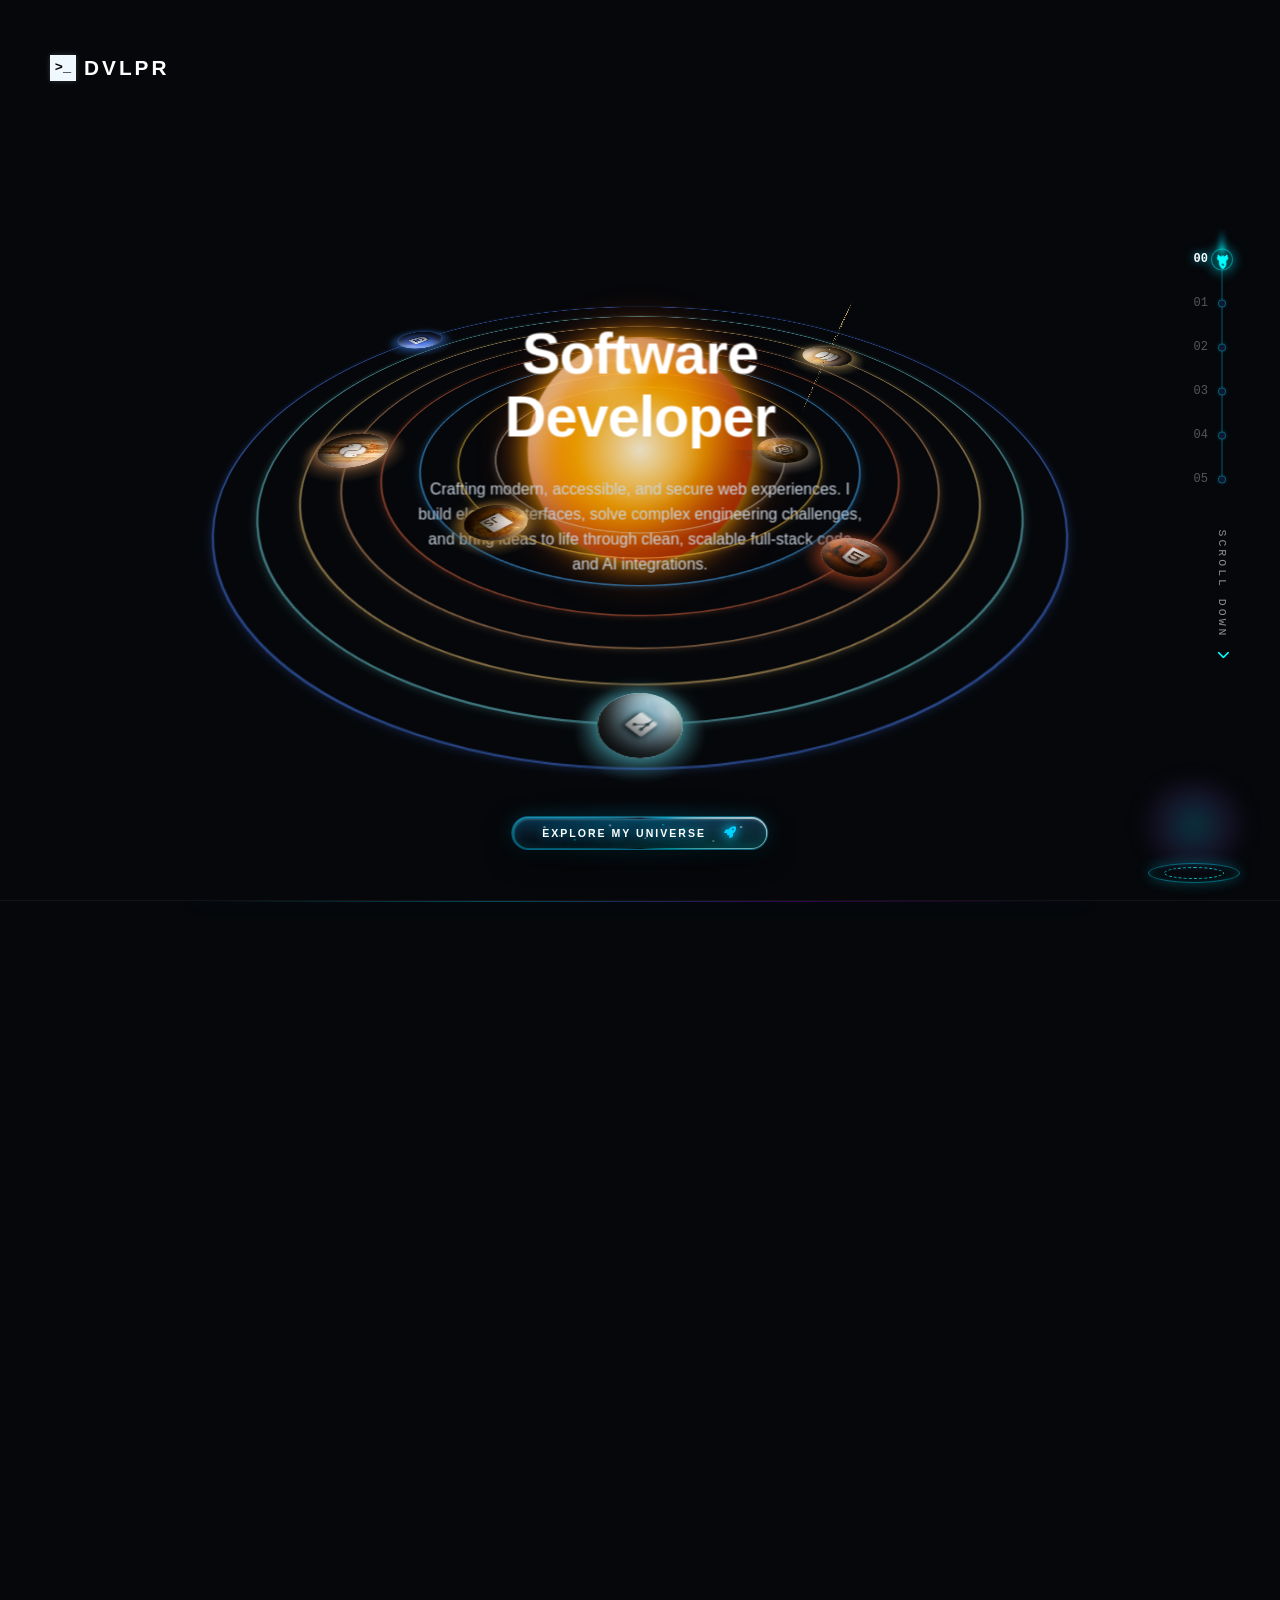
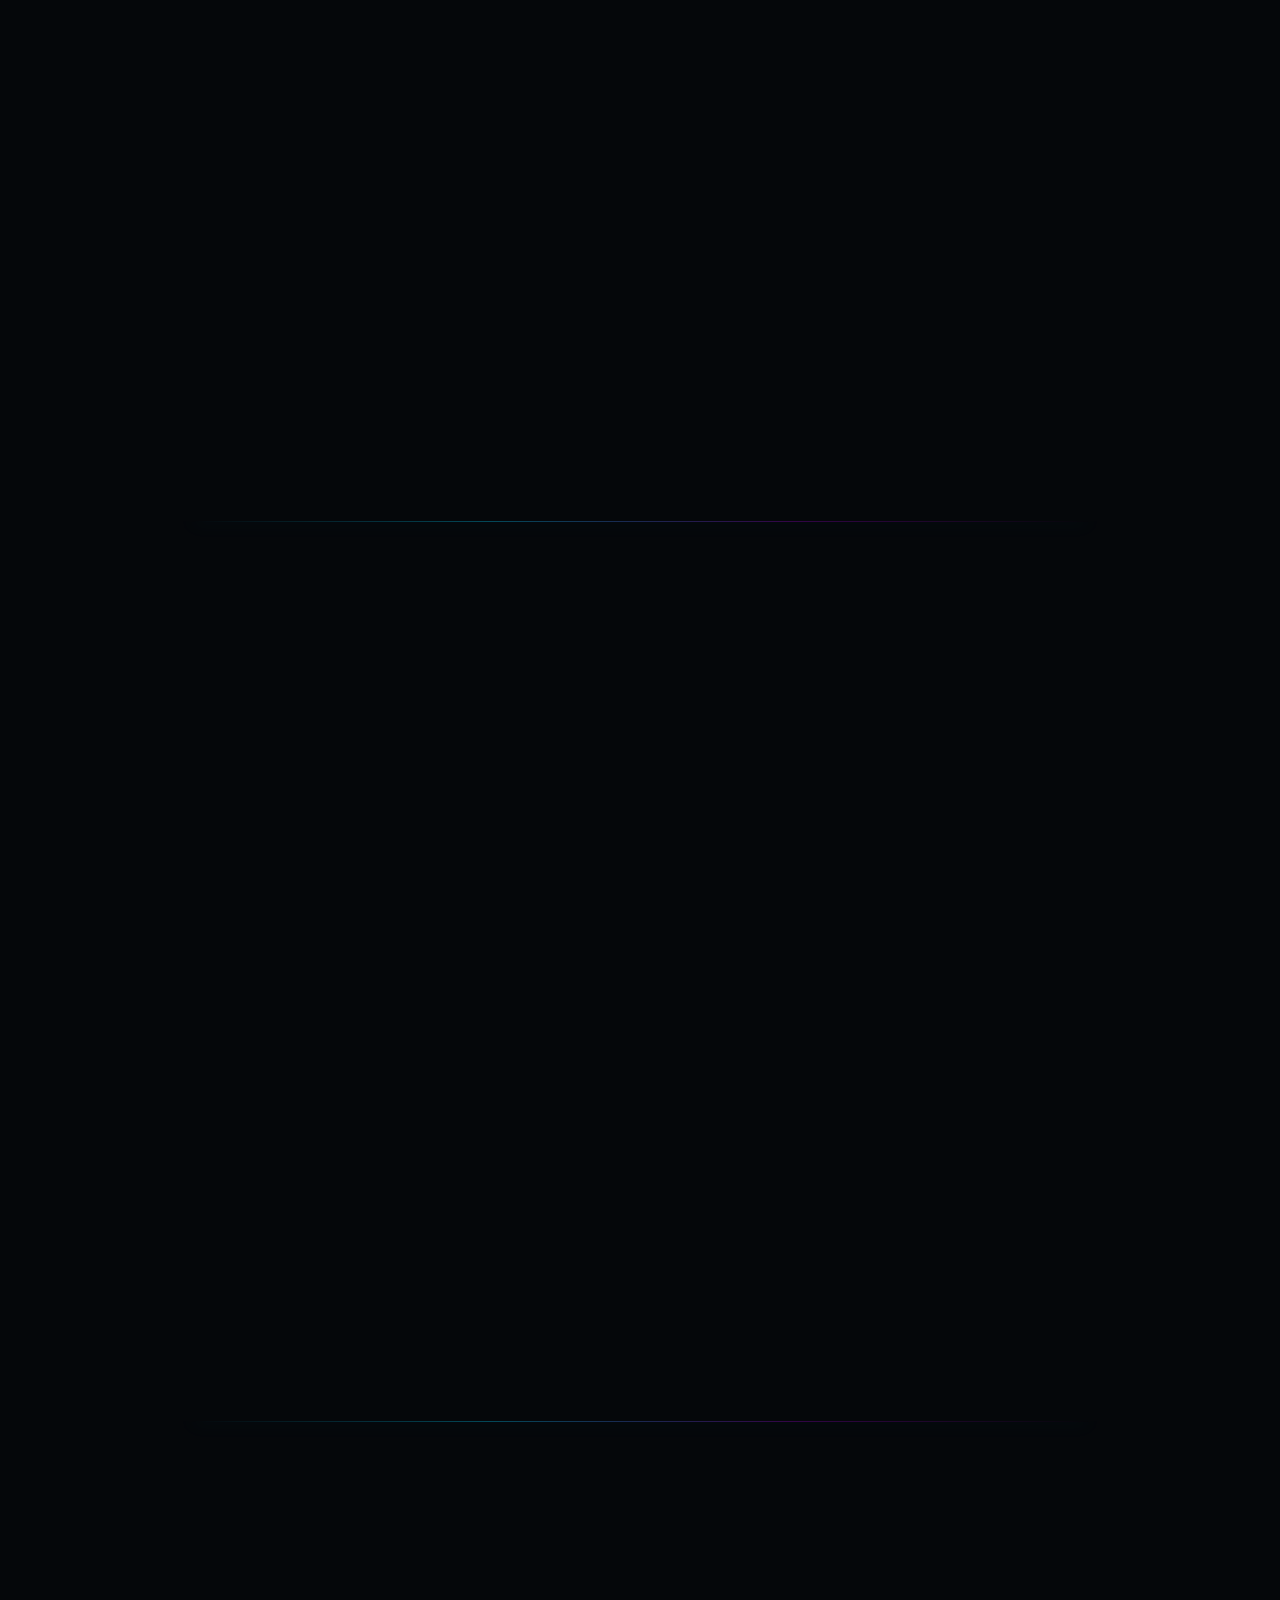
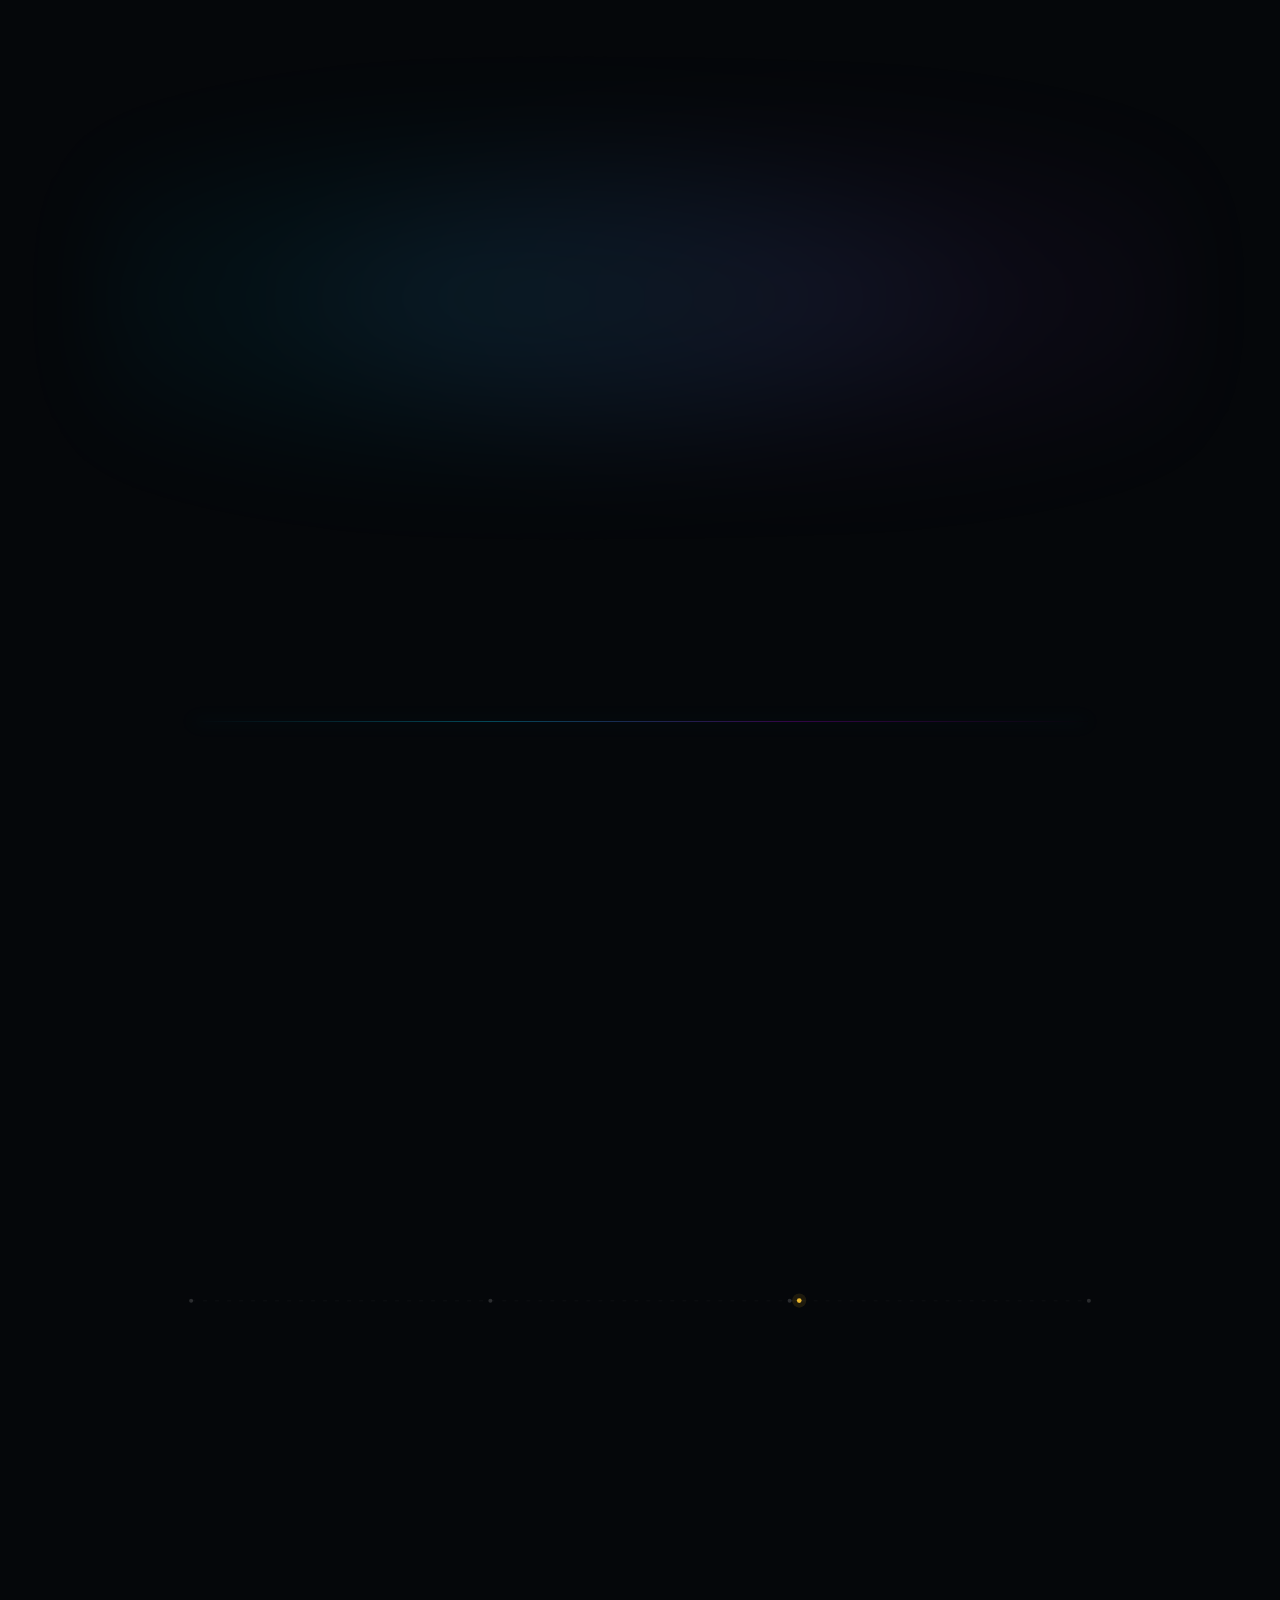
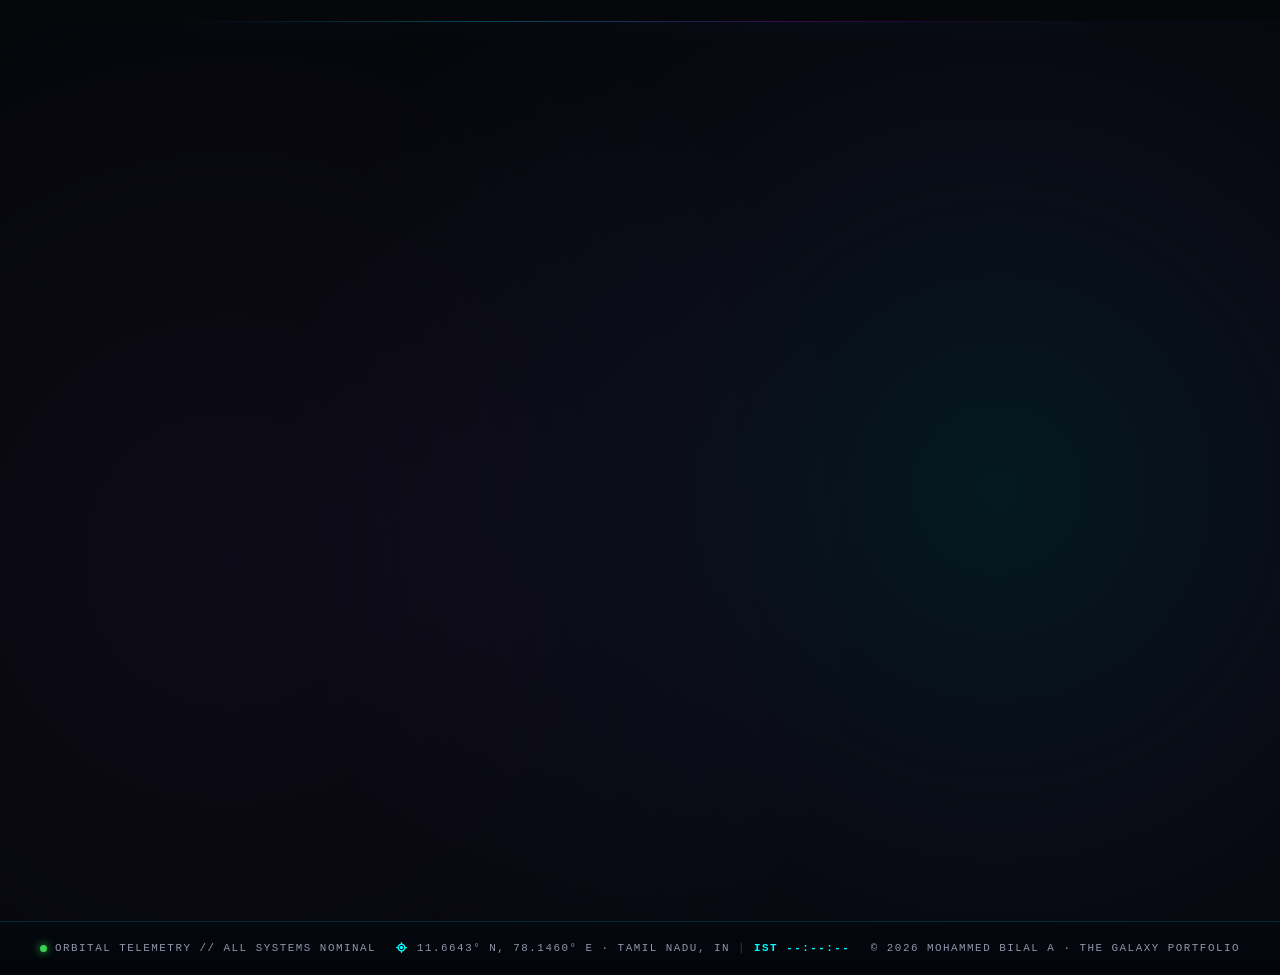
==== commit 4512f655: "feat: add DVLPR orbital terminal chatbot, security fixes, hackathon updates, and vercel config" ====
--- a/index.html
+++ b/index.html
@@ -5,21 +5,27 @@
     <meta charset="UTF-8">
     <meta name="viewport" content="width=device-width, initial-scale=1.0">
     <meta name="referrer" content="strict-origin-when-cross-origin">
+    <meta http-equiv="Content-Security-Policy" content="default-src 'self'; script-src 'self' 'unsafe-inline' 'wasm-unsafe-eval' https://ajax.googleapis.com https://unpkg.com https://www.gstatic.com; style-src 'self' 'unsafe-inline' https://cdnjs.cloudflare.com https://fonts.googleapis.com; font-src 'self' data: https://cdnjs.cloudflare.com https://fonts.gstatic.com; img-src 'self' data: blob: https://avatars.githubusercontent.com https://*.githubusercontent.com; connect-src 'self' blob: https://github-contributions-api.jogruber.de https://api.github.com https://ajax.googleapis.com https://www.gstatic.com; worker-src 'self' blob:; object-src 'none'; base-uri 'self'; form-action 'self';">
     <title>Mohammed Bilal | The Galaxy Portfolio</title>
     <!-- Favicon -->
     <link rel="icon"
         href="data:image/svg+xml,<svg xmlns='http://www.w3.org/2000/svg' viewBox='0 0 100 100'><text y='.9em' font-size='90'>🚀</text></svg>">
     <link rel="stylesheet" href="style.css?v=43">
-    <link rel="stylesheet" href="https://cdnjs.cloudflare.com/ajax/libs/font-awesome/6.4.0/css/all.min.css" crossorigin="anonymous" referrerpolicy="no-referrer">
+    <link rel="stylesheet" href="https://cdnjs.cloudflare.com/ajax/libs/font-awesome/6.4.0/css/all.min.css"
+        integrity="sha384-iw3OoTErCYJJB9mCa8LNS2hbsQ7M3C0EpIsO/H5+EGAkPGc6rk+V8i04oW/K5xq0"
+        crossorigin="anonymous" referrerpolicy="no-referrer">
     <link rel="preconnect" href="https://fonts.googleapis.com">
     <link rel="preconnect" href="https://fonts.gstatic.com" crossorigin>
     <link
         href="https://fonts.googleapis.com/css2?family=Inter:wght@300;400;600&family=Montserrat:wght@700&family=Orbitron:wght@400..900&family=Share+Tech+Mono&family=JetBrains+Mono:wght@400..700&family=Space+Grotesk:wght@300..700&display=swap"
         rel="stylesheet">
     <!-- Model Viewer -->
-    <script type="module" src="https://ajax.googleapis.com/ajax/libs/model-viewer/3.4.0/model-viewer.min.js" crossorigin="anonymous"></script>
+    <script type="module" src="https://ajax.googleapis.com/ajax/libs/model-viewer/3.4.0/model-viewer.min.js"
+        crossorigin="anonymous"></script>
     <!-- Lenis Smooth Scroll -->
-    <script src="https://unpkg.com/@studio-freight/lenis@1.0.42/dist/lenis.min.js" crossorigin="anonymous"></script>
+    <script src="https://unpkg.com/@studio-freight/lenis@1.0.42/dist/lenis.min.js"
+        integrity="sha384-li4UtcFCH6QeUqR4JyV58/VgTprMuz9aauj+oWtew7V4Y7ZVjnvz5px9Y3UCG0Ea"
+        crossorigin="anonymous"></script>
 </head>
 
 <body>
@@ -104,7 +110,8 @@
 
 
     <!-- Mobile Orbital Menu Trigger Button -->
-    <button type="button" class="mobile-menu-trigger" id="mobileMenuTrigger" onclick="toggleMobileMenu()" aria-label="Open Orbital Navigation" aria-expanded="false" aria-controls="mobileNav">
+    <button type="button" class="mobile-menu-trigger" id="mobileMenuTrigger" onclick="toggleMobileMenu()"
+        aria-label="Open Orbital Navigation" aria-expanded="false" aria-controls="mobileNav">
         <span class="mm-radar-dot"></span>
         <span class="mm-label">ORBITAL NAV</span>
         <span class="mm-bars" aria-hidden="true">
@@ -201,13 +208,15 @@
                     <a href="https://github.com/Bilalyzr" target="_blank" rel="noopener noreferrer" aria-label="GitHub">
                         <i class="fab fa-github"></i>
                     </a>
-                    <a href="https://www.linkedin.com/in/mohammed-bilal-a-5b5656254" target="_blank" rel="noopener noreferrer" aria-label="LinkedIn">
+                    <a href="https://www.linkedin.com/in/mohammed-bilal-a-5b5656254" target="_blank"
+                        rel="noopener noreferrer" aria-label="LinkedIn">
                         <i class="fab fa-linkedin-in"></i>
                     </a>
                     <a href="mailto:althafbilal1968@gmail.com" aria-label="Email">
                         <i class="fas fa-envelope"></i>
                     </a>
-                    <a href="https://www.instagram.com/_.bxnny_4?igsh=dndpNm1zdHIxMTE0" target="_blank" rel="noopener noreferrer" aria-label="Instagram">
+                    <a href="https://www.instagram.com/_.bxnny_4?igsh=dndpNm1zdHIxMTE0" target="_blank"
+                        rel="noopener noreferrer" aria-label="Instagram">
                         <i class="fab fa-instagram"></i>
                     </a>
                 </div>
@@ -238,7 +247,8 @@
                         <h1>Mohammed Bilal</h1>
                         <p class="hero-role">Software<br>Developer</p>
                         <p class="hero-desc">Crafting modern, accessible, and secure web experiences. I build elegant
-                            interfaces, solve complex engineering challenges, and bring ideas to life through clean, scalable
+                            interfaces, solve complex engineering challenges, and bring ideas to life through clean,
+                            scalable
                             full-stack code and AI integrations.</p>
                     </div>
                 </div>
@@ -247,7 +257,9 @@
                 <!-- 1. Mercury (Node.js) — Scorched Cratered Iron World -->
                 <div class="track track-1">
                     <div class="p-wrapper p-1" style="--start-angle: 0deg;">
-                        <div class="planet-body style-node planet-mercury counter-rot-1" data-skill="node" data-planet-label="MERCURY // NODE.JS" role="button" tabindex="0" aria-label="Mercury - Node.js Tech Planet">
+                        <div class="planet-body style-node planet-mercury counter-rot-1" data-skill="node"
+                            data-planet-label="MERCURY // NODE.JS" role="button" tabindex="0"
+                            aria-label="Mercury - Node.js Tech Planet">
                             <div class="planet-aura"></div>
                             <div class="planet-sphere">
                                 <div class="planet-texture"></div>
@@ -262,7 +274,9 @@
                 <!-- 2. Venus (JavaScript) — Golden Sulfuric Cloud World -->
                 <div class="track track-2">
                     <div class="p-wrapper p-2" style="--start-angle: 135deg;">
-                        <div class="planet-body style-js planet-venus counter-rot-2" data-skill="js" data-planet-label="VENUS // JAVASCRIPT" role="button" tabindex="0" aria-label="Venus - JavaScript Tech Planet">
+                        <div class="planet-body style-js planet-venus counter-rot-2" data-skill="js"
+                            data-planet-label="VENUS // JAVASCRIPT" role="button" tabindex="0"
+                            aria-label="Venus - JavaScript Tech Planet">
                             <div class="planet-aura"></div>
                             <div class="planet-sphere">
                                 <div class="planet-texture"></div>
@@ -277,7 +291,9 @@
                 <!-- 3. Earth (React.js) — Blue Marble, Continents, Clouds & Lunar Moon -->
                 <div class="track track-3">
                     <div class="p-wrapper p-3" style="--start-angle: 270deg;">
-                        <div class="planet-body style-react planet-earth counter-rot-3" data-skill="react" data-planet-label="EARTH // REACT.JS" role="button" tabindex="0" aria-label="Earth - React.js Tech Planet">
+                        <div class="planet-body style-react planet-earth counter-rot-3" data-skill="react"
+                            data-planet-label="EARTH // REACT.JS" role="button" tabindex="0"
+                            aria-label="Earth - React.js Tech Planet">
                             <div class="planet-aura"></div>
                             <div class="planet-sphere">
                                 <div class="planet-texture"></div>
@@ -296,7 +312,9 @@
                 <!-- 4. Mars (HTML5) — The Rusty Red Planet & Polar Ice Cap -->
                 <div class="track track-4">
                     <div class="p-wrapper p-4" style="--start-angle: 45deg;">
-                        <div class="planet-body style-html planet-mars counter-rot-4" data-skill="html" data-planet-label="MARS // HTML5" role="button" tabindex="0" aria-label="Mars - HTML5 Tech Planet">
+                        <div class="planet-body style-html planet-mars counter-rot-4" data-skill="html"
+                            data-planet-label="MARS // HTML5" role="button" tabindex="0"
+                            aria-label="Mars - HTML5 Tech Planet">
                             <div class="planet-aura"></div>
                             <div class="planet-sphere">
                                 <div class="planet-texture"></div>
@@ -311,7 +329,9 @@
                 <!-- 5. Jupiter (Python) — Banded Gas Giant & Great Red Spot -->
                 <div class="track track-5">
                     <div class="p-wrapper p-5" style="--start-angle: 180deg;">
-                        <div class="planet-body style-python planet-jupiter counter-rot-5" data-skill="python" data-planet-label="JUPITER // PYTHON" role="button" tabindex="0" aria-label="Jupiter - Python Tech Planet">
+                        <div class="planet-body style-python planet-jupiter counter-rot-5" data-skill="python"
+                            data-planet-label="JUPITER // PYTHON" role="button" tabindex="0"
+                            aria-label="Jupiter - Python Tech Planet">
                             <div class="planet-aura"></div>
                             <div class="planet-sphere">
                                 <div class="planet-texture"></div>
@@ -326,7 +346,9 @@
                 <!-- 6. Saturn (Database / SQL) — Golden Gas Giant & Cassini Ring System -->
                 <div class="track track-6">
                     <div class="p-wrapper p-6" style="--start-angle: 315deg;">
-                        <div class="planet-body style-db planet-saturn counter-rot-6" data-skill="sql" data-planet-label="SATURN // SQL & DB" role="button" tabindex="0" aria-label="Saturn - SQL Database Tech Planet">
+                        <div class="planet-body style-db planet-saturn counter-rot-6" data-skill="sql"
+                            data-planet-label="SATURN // SQL & DB" role="button" tabindex="0"
+                            aria-label="Saturn - SQL Database Tech Planet">
                             <div class="planet-aura"></div>
                             <div class="planet-sphere">
                                 <div class="planet-texture"></div>
@@ -343,7 +365,9 @@
                 <!-- 7. Uranus (Git) — Aquamarine Ice Giant -->
                 <div class="track track-7">
                     <div class="p-wrapper p-7" style="--start-angle: 90deg;">
-                        <div class="planet-body style-css planet-uranus counter-rot-7" data-skill="git" data-planet-label="URANUS // GIT" role="button" tabindex="0" aria-label="Uranus - Git Tech Planet">
+                        <div class="planet-body style-css planet-uranus counter-rot-7" data-skill="git"
+                            data-planet-label="URANUS // GIT" role="button" tabindex="0"
+                            aria-label="Uranus - Git Tech Planet">
                             <div class="planet-aura"></div>
                             <div class="planet-sphere">
                                 <div class="planet-texture"></div>
@@ -358,7 +382,9 @@
                 <!-- 8. Neptune (CSS3) — Deep Cobalt Ice Giant & Cirrus Winds -->
                 <div class="track track-8">
                     <div class="p-wrapper p-8" style="--start-angle: 225deg;">
-                        <div class="planet-body style-git planet-neptune counter-rot-8" data-skill="css" data-planet-label="NEPTUNE // CSS3" role="button" tabindex="0" aria-label="Neptune - CSS3 Tech Planet">
+                        <div class="planet-body style-git planet-neptune counter-rot-8" data-skill="css"
+                            data-planet-label="NEPTUNE // CSS3" role="button" tabindex="0"
+                            aria-label="Neptune - CSS3 Tech Planet">
                             <div class="planet-aura"></div>
                             <div class="planet-sphere">
                                 <div class="planet-texture"></div>
@@ -456,7 +482,8 @@
                                 Applications, Sona College of Technology (CGPA: 8.3/10 · Expected 2027).</li>
                             <li><strong style="color:var(--neon-cyan);">Undergraduate:</strong> Bachelor of Computer
                                 Applications, Sona College of Arts & Science (CGPA: 7.9/10).</li>
-                            <li><strong style="color:var(--neon-cyan);">Industry Experience:</strong> Web Developer Intern at
+                            <li><strong style="color:var(--neon-cyan);">Industry Experience:</strong> Web Developer
+                                Intern at
                                 Sasha Infinity (Tutor LMS, WordPress, AI integrations).</li>
                         </ul>
                     </div>
@@ -470,13 +497,15 @@
                         <ul class="bullet-list" style="padding-left: 0;">
                             <li><strong style="color:white;">SIF Pitch Fest 2026:</strong> <span
                                     style="color:#b3c5ef;">Winner</span></li>
+                            <li><strong style="color:white;">Zen Code 26:</strong> <span
+                                    style="color:#b3c5ef;">Runner-up</span></li>
                             <li><strong style="color:white;">SDG Hackathon 2026:</strong> <span
                                     style="color:#b3c5ef;">Finalist</span></li>
                             <li><strong style="color:white;">Smart India Hackathon 2025:</strong> <span
                                     style="color:#b3c5ef;">Internal Round Qualifier</span></li>
                             <li><strong style="color:white;">Niral Thiruvizha 3.0:</strong> <span
                                     style="color:#b3c5ef;">Top 500</span></li>
-                            <li><strong style="color:white;">SIH 2024 & 2022:</strong> <span
+                            <li><strong style="color:white;">SIH 2024 &amp; 2022:</strong> <span
                                     style="color:#b3c5ef;">Participant</span></li>
                         </ul>
                     </div>
@@ -486,19 +515,35 @@
 
                 <div class="info-card holograph-card zoom-in">
                     <div class="info-card-grid"></div>
-                    <div class="icon-box"><img src="assets/images/sasha_infinity_neon_logo.png" alt="Sasha Infinity Neon Logo" style="width: 34px; height: 34px; object-fit: contain; filter: drop-shadow(0 0 8px rgba(0, 255, 255, 0.75));"></div>
+                    <div class="icon-box"><img src="assets/images/sasha_infinity_neon_logo.png"
+                            alt="Sasha Infinity Neon Logo"
+                            style="width: 34px; height: 34px; object-fit: contain; filter: drop-shadow(0 0 8px rgba(0, 255, 255, 0.75));">
+                    </div>
                     <div class="card-title">Internships &amp; Projects</div>
                     <div class="card-content">
-                        <p style="color:var(--neon-cyan); font-weight:600; font-size:0.86rem; margin-bottom:10px; letter-spacing:0.3px;">
-                            Web Developer Intern · <a href="https://sashainfinity.com/" target="_blank" rel="noopener noreferrer" style="color:var(--neon-cyan); text-decoration:underline; text-underline-offset:3px;">Sasha Infinity</a> <span style="color:#b3c5ef; font-weight:400;">(Jun 2025 – Present)</span>
+                        <p
+                            style="color:var(--neon-cyan); font-weight:600; font-size:0.86rem; margin-bottom:10px; letter-spacing:0.3px;">
+                            Web Developer Intern · <a href="https://sashainfinity.com/" target="_blank"
+                                rel="noopener noreferrer"
+                                style="color:var(--neon-cyan); text-decoration:underline; text-underline-offset:3px;">Sasha
+                                Infinity</a> <span style="color:#b3c5ef; font-weight:400;">(Jun 2025 – Present)</span>
                         </p>
                         <ul class="bullet-list" style="padding-left: 0;">
-                            <li><a href="https://sashainfinity.com/" target="_blank" rel="noopener noreferrer" style="color:var(--neon-cyan); font-weight:700; text-decoration:underline; text-underline-offset:3px;">Sasha Infinity</a><span style="color:white; font-weight:700;">:</span> <span
-                                    style="color:#b3c5ef;">Technology learning platform offering expert-led courses in full-stack dev, AI, and cloud.</span></li>
-                            <li><a href="https://sileos.sashainfinity.com/" target="_blank" rel="noopener noreferrer" style="color:var(--neon-cyan); font-weight:700; text-decoration:underline; text-underline-offset:3px;">Sileos</a><span style="color:white; font-weight:700;">:</span> <span
-                                    style="color:#b3c5ef;">Knowledge architecture platform delivering interactive labs and structured tech courses.</span></li>
-                            <li><a href="https://learn.sashainfinity.com/" target="_blank" rel="noopener noreferrer" style="color:var(--neon-cyan); font-weight:700; text-decoration:underline; text-underline-offset:3px;">Learn With Sasha</a><span style="color:white; font-weight:700;">:</span> <span
-                                    style="color:#b3c5ef;">AI math tutor personalizing lessons to student interests with conversational step-by-step solving.</span></li>
+                            <li><a href="https://sashainfinity.com/" target="_blank" rel="noopener noreferrer"
+                                    style="color:var(--neon-cyan); font-weight:700; text-decoration:underline; text-underline-offset:3px;">Sasha
+                                    Infinity</a><span style="color:white; font-weight:700;">:</span> <span
+                                    style="color:#b3c5ef;">Technology learning platform offering expert-led courses in
+                                    full-stack dev, AI, and cloud.</span></li>
+                            <li><a href="https://sileos.sashainfinity.com/" target="_blank" rel="noopener noreferrer"
+                                    style="color:var(--neon-cyan); font-weight:700; text-decoration:underline; text-underline-offset:3px;">Sileos</a><span
+                                    style="color:white; font-weight:700;">:</span> <span
+                                    style="color:#b3c5ef;">Knowledge architecture platform delivering interactive labs
+                                    and structured tech courses.</span></li>
+                            <li><a href="https://learn.sashainfinity.com/" target="_blank" rel="noopener noreferrer"
+                                    style="color:var(--neon-cyan); font-weight:700; text-decoration:underline; text-underline-offset:3px;">Learn
+                                    With Sasha</a><span style="color:white; font-weight:700;">:</span> <span
+                                    style="color:#b3c5ef;">AI math tutor personalizing lessons to student interests with
+                                    conversational step-by-step solving.</span></li>
                         </ul>
                     </div>
                 </div>
@@ -535,7 +580,8 @@
                             </div>
                             <div class="sk-topbar-right">
                                 <span class="sk-live-badge"><span class="sk-live-dot"></span>LOCKED</span>
-                                <button type="button" class="close-btn" onclick="closeSkillCard()" aria-label="Close Telemetry Dossier">
+                                <button type="button" class="close-btn" onclick="closeSkillCard()"
+                                    aria-label="Close Telemetry Dossier">
                                     <span>ESC</span>
                                     <i class="fas fa-times"></i>
                                 </button>
@@ -561,7 +607,8 @@
 
                             <div class="detail-row">
                                 <div class="sk-proficiency-head">
-                                    <span class="detail-label" style="margin-bottom:0;"><i class="fas fa-tachometer-alt"></i>PROFICIENCY //</span>
+                                    <span class="detail-label" style="margin-bottom:0;"><i
+                                            class="fas fa-tachometer-alt"></i>PROFICIENCY //</span>
                                     <div class="sk-proficiency-badges">
                                         <span id="skill-level" class="sk-level-badge">Advanced</span>
                                         <span id="skill-percent" class="sk-percent-val">85%</span>
@@ -573,7 +620,8 @@
                             </div>
 
                             <div class="detail-row">
-                                <span class="detail-label"><i class="fas fa-satellite"></i>OPERATIONAL CAPABILITIES //</span>
+                                <span class="detail-label"><i class="fas fa-satellite"></i>OPERATIONAL CAPABILITIES
+                                    //</span>
                                 <p id="skill-desc" class="sk-desc-box">...</p>
                             </div>
                         </div>
@@ -591,7 +639,9 @@
                     <div class="planet-track track-1">
                         <div class="planet-spinner">
                             <div class="planet-pos" style="--start-angle: 0deg;">
-                                <div class="planet p-react skill-earth" data-skill="react" data-planet-label="EARTH // REACT.JS" role="button" tabindex="0" aria-label="Earth — React.js telemetry" onclick="openSkill('react')">
+                                <div class="planet p-react skill-earth" data-skill="react"
+                                    data-planet-label="EARTH // REACT.JS" role="button" tabindex="0"
+                                    aria-label="Earth — React.js telemetry" onclick="openSkill('react')">
                                     <span class="sk-planet-surface"></span>
                                     <span class="sk-planet-clouds"></span>
                                     <i class="fab fa-react"></i>
@@ -599,7 +649,9 @@
                                 </div>
                             </div>
                             <div class="planet-pos" style="--start-angle: 180deg;">
-                                <div class="planet p-node skill-mercury" data-skill="node" data-planet-label="MERCURY // NODE.JS" role="button" tabindex="0" aria-label="Mercury — Node.js telemetry" onclick="openSkill('node')">
+                                <div class="planet p-node skill-mercury" data-skill="node"
+                                    data-planet-label="MERCURY // NODE.JS" role="button" tabindex="0"
+                                    aria-label="Mercury — Node.js telemetry" onclick="openSkill('node')">
                                     <span class="sk-planet-surface"></span>
                                     <i class="fab fa-node-js"></i>
                                 </div>
@@ -611,13 +663,17 @@
                     <div class="planet-track track-2">
                         <div class="planet-spinner">
                             <div class="planet-pos" style="--start-angle: 0deg;">
-                                <div class="planet p-html skill-mars" data-skill="html" data-planet-label="MARS // HTML5" role="button" tabindex="0" aria-label="Mars — HTML5 telemetry" onclick="openSkill('html')">
+                                <div class="planet p-html skill-mars" data-skill="html"
+                                    data-planet-label="MARS // HTML5" role="button" tabindex="0"
+                                    aria-label="Mars — HTML5 telemetry" onclick="openSkill('html')">
                                     <span class="sk-planet-surface"></span>
                                     <i class="fab fa-html5"></i>
                                 </div>
                             </div>
                             <div class="planet-pos" style="--start-angle: 120deg;">
-                                <div class="planet p-sql skill-saturn" data-skill="sql" data-planet-label="SATURN // SQL & DB" role="button" tabindex="0" aria-label="Saturn — Databases & SQL telemetry" onclick="openSkill('sql')">
+                                <div class="planet p-sql skill-saturn" data-skill="sql"
+                                    data-planet-label="SATURN // SQL & DB" role="button" tabindex="0"
+                                    aria-label="Saturn — Databases & SQL telemetry" onclick="openSkill('sql')">
                                     <span class="sk-planet-surface"></span>
                                     <i class="fas fa-database"></i>
                                     <span class="sk-saturn-ring-major"></span>
@@ -625,7 +681,9 @@
                                 </div>
                             </div>
                             <div class="planet-pos" style="--start-angle: 240deg;">
-                                <div class="planet p-git skill-uranus" data-skill="git" data-planet-label="URANUS // GIT" role="button" tabindex="0" aria-label="Uranus — Git & DevOps telemetry" onclick="openSkill('git')">
+                                <div class="planet p-git skill-uranus" data-skill="git"
+                                    data-planet-label="URANUS // GIT" role="button" tabindex="0"
+                                    aria-label="Uranus — Git & DevOps telemetry" onclick="openSkill('git')">
                                     <span class="sk-planet-surface"></span>
                                     <i class="fab fa-git-alt"></i>
                                 </div>
@@ -637,19 +695,25 @@
                     <div class="planet-track track-3">
                         <div class="planet-spinner">
                             <div class="planet-pos" style="--start-angle: 0deg;">
-                                <div class="planet p-css skill-neptune" data-skill="css" data-planet-label="NEPTUNE // CSS3" role="button" tabindex="0" aria-label="Neptune — CSS3 telemetry" onclick="openSkill('css')">
+                                <div class="planet p-css skill-neptune" data-skill="css"
+                                    data-planet-label="NEPTUNE // CSS3" role="button" tabindex="0"
+                                    aria-label="Neptune — CSS3 telemetry" onclick="openSkill('css')">
                                     <span class="sk-planet-surface"></span>
                                     <i class="fab fa-css3-alt"></i>
                                 </div>
                             </div>
                             <div class="planet-pos" style="--start-angle: 120deg;">
-                                <div class="planet p-js skill-venus" data-skill="js" data-planet-label="VENUS // JAVASCRIPT" role="button" tabindex="0" aria-label="Venus — JavaScript telemetry" onclick="openSkill('js')">
+                                <div class="planet p-js skill-venus" data-skill="js"
+                                    data-planet-label="VENUS // JAVASCRIPT" role="button" tabindex="0"
+                                    aria-label="Venus — JavaScript telemetry" onclick="openSkill('js')">
                                     <span class="sk-planet-surface"></span>
                                     <i class="fab fa-js"></i>
                                 </div>
                             </div>
                             <div class="planet-pos" style="--start-angle: 240deg;">
-                                <div class="planet p-python skill-jupiter" data-skill="python" data-planet-label="JUPITER // PYTHON" role="button" tabindex="0" aria-label="Jupiter — Python telemetry" onclick="openSkill('python')">
+                                <div class="planet p-python skill-jupiter" data-skill="python"
+                                    data-planet-label="JUPITER // PYTHON" role="button" tabindex="0"
+                                    aria-label="Jupiter — Python telemetry" onclick="openSkill('python')">
                                     <span class="sk-planet-surface"></span>
                                     <i class="fab fa-python"></i>
                                 </div>
@@ -664,11 +728,15 @@
                     <p class="quote-text">"A problem is an opportunity to do your best."</p>
                 </div>
                 <h2 class="skills-heading">Skills & Experience</h2>
-                <p class="skills-subtext-highlight">Specialized in full-stack web engineering, modern APIs, and AI/ML integrations.</p>
+                <p class="skills-subtext-highlight">Specialized in full-stack web engineering, modern APIs, and AI/ML
+                    integrations.</p>
                 <p class="skills-body-text">
-                    Hands-on experience in full-stack web development with React.js, Node.js, Express.js, FastAPI, and Python.
-                    Proficient in database design (PostgreSQL, MySQL, MongoDB, Supabase), API architectures (REST, GraphQL),
-                    Docker containerization, machine learning classification (Scikit-learn, XGBoost), and LMS platform management (WordPress &amp; Tutor LMS).
+                    Hands-on experience in full-stack web development with React.js, Node.js, Express.js, FastAPI, and
+                    Python.
+                    Proficient in database design (PostgreSQL, MySQL, MongoDB, Supabase), API architectures (REST,
+                    GraphQL),
+                    Docker containerization, machine learning classification (Scikit-learn, XGBoost), and LMS platform
+                    management (WordPress &amp; Tutor LMS).
                 </p>
             </div>
         </div>
@@ -709,7 +777,8 @@
 
             <!-- Wide 3D Galactic Showcase Carousel -->
             <div class="galaxy-carousel-shell">
-                <div class="galaxy-carousel-stage" id="stackContainer" role="region" aria-label="Mission Projects Carousel">
+                <div class="galaxy-carousel-stage" id="stackContainer" role="region"
+                    aria-label="Mission Projects Carousel">
                     <!-- Mission Carousel Cards Injected via JS -->
                 </div>
 
@@ -917,13 +986,15 @@
                                             <span>LINKEDIN</span>
                                             <span class="ch-freq-tag">CH-02 // COMMS</span>
                                         </div>
-                                        <a href="https://www.linkedin.com/in/mohammed-bilal-a-5b5656254" class="card-value"
-                                            target="_blank" rel="noopener noreferrer">Mohammed Bilal A</a>
+                                        <a href="https://www.linkedin.com/in/mohammed-bilal-a-5b5656254"
+                                            class="card-value" target="_blank" rel="noopener noreferrer">Mohammed Bilal
+                                            A</a>
                                     </div>
                                 </div>
 
                                 <!-- Channel 03: GitHub + Live Contributions HUD -->
-                                <div class="contact-card github-contact-card" id="githubContactCard" tabindex="0" role="button" aria-expanded="false" aria-controls="githubContribHud">
+                                <div class="contact-card github-contact-card" id="githubContactCard" tabindex="0"
+                                    role="button" aria-expanded="false" aria-controls="githubContribHud">
                                     <div class="card-orb-icon gh-orb-icon">
                                         <span class="orb-ring"></span>
                                         <i class="fab fa-github"></i>
@@ -931,16 +1002,18 @@
                                     <div class="gh-card-info">
                                         <div class="card-label">
                                             <span>GITHUB</span>
-                                            <span class="gh-telemetry-badge"><span class="gh-live-dot"></span>CONTRIBUTIONS</span>
+                                            <span class="gh-telemetry-badge"><span
+                                                    class="gh-live-dot"></span>CONTRIBUTIONS</span>
                                         </div>
-                                        <a href="https://github.com/Bilalyzr" class="card-value" id="githubUrlTrigger" target="_blank"
-                                            rel="noopener noreferrer">github.com/Bilalyzr</a>
+                                        <a href="https://github.com/Bilalyzr" class="card-value" id="githubUrlTrigger"
+                                            target="_blank" rel="noopener noreferrer">github.com/Bilalyzr</a>
                                     </div>
                                 </div>
                             </div>
 
                             <!-- Holographic GitHub Contributions HUD Popover -->
-                            <div class="gh-contrib-hud" id="githubContribHud" data-theme="emerald" role="dialog" aria-label="GitHub Contributions Telemetry">
+                            <div class="gh-contrib-hud" id="githubContribHud" data-theme="emerald" role="dialog"
+                                aria-label="GitHub Contributions Telemetry">
                                 <div class="gh-hud-scanline"></div>
                                 <div class="gh-hud-glow-orb"></div>
 
@@ -950,7 +1023,8 @@
                                 <div class="gh-hud-header">
                                     <div class="gh-user-meta">
                                         <div class="gh-avatar-ring">
-                                            <img src="https://avatars.githubusercontent.com/u/219866355?v=4" alt="Bilalyzr Avatar" id="ghAvatar" loading="lazy">
+                                            <img src="https://avatars.githubusercontent.com/u/219866355?v=4"
+                                                alt="Bilalyzr Avatar" id="ghAvatar" loading="lazy">
                                             <span class="gh-avatar-status"></span>
                                         </div>
                                         <div>
@@ -959,26 +1033,32 @@
                                                 <span class="gh-handle" id="ghHandle">@Bilalyzr</span>
                                             </div>
                                             <div class="gh-hud-sub">
-                                                <span class="gh-live-dot"></span> GITHUB CONTRIBUTION MATRIX // LIVE TELEMETRY
+                                                <span class="gh-live-dot"></span> GITHUB CONTRIBUTION MATRIX // LIVE
+                                                TELEMETRY
                                             </div>
                                         </div>
                                     </div>
 
                                     <div class="gh-hud-actions">
-                                        <div class="gh-theme-switch" role="group" aria-label="Contribution Matrix Color Theme">
-                                            <button type="button" class="gh-theme-btn active" data-theme-target="emerald" title="GitHub Neon Green">
+                                        <div class="gh-theme-switch" role="group"
+                                            aria-label="Contribution Matrix Color Theme">
+                                            <button type="button" class="gh-theme-btn active"
+                                                data-theme-target="emerald" title="GitHub Neon Green">
                                                 <span class="theme-swatch swatch-emerald"></span>GREEN
                                             </button>
-                                            <button type="button" class="gh-theme-btn" data-theme-target="cyan" title="Cosmic Cyan">
+                                            <button type="button" class="gh-theme-btn" data-theme-target="cyan"
+                                                title="Cosmic Cyan">
                                                 <span class="theme-swatch swatch-cyan"></span>CYAN
                                             </button>
                                         </div>
-                                        <a href="https://github.com/Bilalyzr" target="_blank" rel="noopener noreferrer" class="gh-profile-launch-btn">
+                                        <a href="https://github.com/Bilalyzr" target="_blank" rel="noopener noreferrer"
+                                            class="gh-profile-launch-btn">
                                             <i class="fab fa-github"></i>
                                             <span>PROFILE</span>
                                             <i class="fas fa-arrow-up-right-from-square"></i>
                                         </a>
-                                        <button type="button" class="gh-hud-close" id="ghHudCloseBtn" aria-label="Close GitHub Telemetry">
+                                        <button type="button" class="gh-hud-close" id="ghHudCloseBtn"
+                                            aria-label="Close GitHub Telemetry">
                                             <i class="fas fa-times"></i>
                                         </button>
                                     </div>
@@ -1043,7 +1123,8 @@
                                 <div class="gh-hud-footer">
                                     <div class="gh-cell-readout" id="ghCellReadout">
                                         <span class="readout-pulse"></span>
-                                        <span class="readout-text">HOVER ANY MATRIX CELL TO INSPECT DAILY COMMIT TELEMETRY</span>
+                                        <span class="readout-text">HOVER ANY MATRIX CELL TO INSPECT DAILY COMMIT
+                                            TELEMETRY</span>
                                     </div>
                                     <div class="gh-legend">
                                         <span>Less</span>
@@ -1179,6 +1260,85 @@
         </div>
     </footer>
 
+    <!-- ORBITAL AI ASSISTANT (PURE 3D SPACE STATION + CENTER COMMAND PALETTE) -->
+    <button type="button" class="ai-chat-launcher" id="aiChatLauncher"
+        aria-label="Open DVLPR Space Station AI Command Palette (Ctrl+K)" aria-expanded="false"
+        aria-controls="aiChatPanel">
+        <span class="ai-station-halo" aria-hidden="true"></span>
+        <div class="ai-launcher-3d-wrap" aria-hidden="true">
+            <model-viewer src="assets/models/SpaceStation.glb" alt="DVLPR 3D Orbital Space Station" auto-rotate
+                rotation-per-second="22deg" camera-orbit="34deg 66deg 108%" field-of-view="30deg" exposure="1.35"
+                shadow-intensity="0.8" interaction-prompt="none" disable-zoom disable-pan
+                style="width: 100%; height: 100%; background-color: transparent; pointer-events: none;">
+            </model-viewer>
+        </div>
+        <span class="ai-emitter-pedestal" aria-hidden="true">
+            <span class="ai-emitter-ring-outer"></span>
+            <span class="ai-emitter-ring-inner"></span>
+        </span>
+        <span class="ai-hover-callout" aria-hidden="true">ASK DVLPR AI · CTRL+K</span>
+    </button>
+
+    <div class="ai-palette-backdrop" id="aiChatBackdrop" aria-hidden="true"></div>
+
+    <aside class="ai-chat-panel" id="aiChatPanel" role="dialog" aria-modal="false"
+        aria-label="DVLPR Orbital Command Terminal" aria-hidden="true">
+        <div class="ai-panel-grid" aria-hidden="true"></div>
+        <span class="ai-corner tl" aria-hidden="true"></span>
+        <span class="ai-corner tr" aria-hidden="true"></span>
+        <span class="ai-corner bl" aria-hidden="true"></span>
+        <span class="ai-corner br" aria-hidden="true"></span>
+
+        <div class="ai-chat-header">
+            <div class="ai-header-left">
+                <div class="ai-brand-chip" aria-hidden="true">&gt;<span class="blink-underscore">_</span></div>
+                <div class="ai-header-meta">
+                    <div class="ai-header-title">DVLPR // COMMS_LINK</div>
+                    <div class="ai-header-status"><span class="ai-live-dot"></span>ASTRA TELEMETRY · READY</div>
+                </div>
+            </div>
+            <div class="ai-header-actions">
+                <button type="button" class="ai-cmd-key-btn" id="aiChatClear" title="Clear terminal"
+                    aria-label="Clear terminal">
+                    <span>CLR</span>
+                </button>
+                <button type="button" class="ai-cmd-key-btn" id="aiChatClose" title="Close (ESC)"
+                    aria-label="Close Orbital Command Terminal">
+                    <span>ESC</span>
+                    <i class="fas fa-times"></i>
+                </button>
+            </div>
+        </div>
+
+        <!-- Telemetry Output Stream -->
+        <div class="ai-chat-messages" id="aiChatMessages" data-lenis-prevent aria-live="polite"></div>
+
+        <!-- Chamfered Terminal Command Shortcuts -->
+        <div class="ai-quick-prompts" id="aiQuickPrompts" aria-label="Quick commands">
+            <button type="button" class="ai-prompt-chip" data-prompt="Who is Mohammed Bilal?">[about]</button>
+            <button type="button" class="ai-prompt-chip"
+                data-prompt="Tell me about his internship at Sasha Infinity">[internship]</button>
+            <button type="button" class="ai-prompt-chip" data-prompt="Show all projects">[projects]</button>
+            <button type="button" class="ai-prompt-chip"
+                data-prompt="What are his skills and tech stack?">[skills]</button>
+            <button type="button" class="ai-prompt-chip"
+                data-prompt="How can I contact or download his resume?">[contact]</button>
+        </div>
+
+        <!-- Bottom Terminal Prompt Bar -->
+        <div class="ai-composer-shell">
+            <form class="ai-chat-form" id="aiChatForm" autocomplete="off">
+                <span class="ai-prompt-prefix" aria-hidden="true">&gt;_</span>
+                <input type="text" id="aiChatInput" class="ai-chat-input"
+                    placeholder="Enter command or ask about Bilal..." aria-label="Ask a question about Mohammed Bilal"
+                    maxlength="240">
+                <button type="submit" class="ai-send-btn" id="aiChatSend" aria-label="Transmit query">
+                    <span>SEND</span>
+                </button>
+            </form>
+        </div>
+    </aside>
+
     <!-- WARP SPEED TRANSITION OVERLAY -->
     <div id="warp-transition" class="warp-container">
         <div class="warp-stars"></div>
--- a/style.css
+++ b/style.css
@@ -8824,9 +8824,11 @@
     user-select: none;
 }
 
-/* Keep contact details (email / links) selectable for recruiters */
+/* Keep contact details & AI chat responses selectable for recruiters */
 #contact .contact-card,
 #contact .card-value,
+#aiChatPanel,
+#aiChatPanel *,
 input,
 textarea {
     -webkit-user-select: text;
@@ -8920,3 +8922,585 @@
         padding: 10px 14px;
     }
 }
+
+/* --- 7. ORBITAL AI ASSISTANT (PURE 3D SPACE STATION + CENTER COMMAND PALETTE) --- */
+.ai-chat-launcher {
+    position: fixed;
+    bottom: 16px;
+    right: 20px;
+    z-index: 9400;
+    display: flex;
+    flex-direction: column;
+    align-items: center;
+    background: transparent;
+    border: none;
+    padding: 0;
+    cursor: pointer;
+    user-select: none;
+    transition: transform 0.35s cubic-bezier(0.16, 1, 0.3, 1);
+}
+
+.ai-chat-launcher:hover {
+    transform: translateY(-4px) scale(1.05);
+}
+
+.ai-station-halo {
+    position: absolute;
+    top: 6px;
+    left: 50%;
+    transform: translateX(-50%);
+    width: 118px;
+    height: 86px;
+    border-radius: 50%;
+    background: radial-gradient(circle, rgba(0, 224, 255, 0.24) 0%, rgba(168, 85, 247, 0.12) 48%, transparent 72%);
+    filter: blur(11px);
+    pointer-events: none;
+}
+
+.ai-launcher-3d-wrap {
+    position: relative;
+    width: 132px;
+    height: 96px;
+    filter: drop-shadow(0 10px 20px rgba(0, 0, 0, 0.8)) drop-shadow(0 0 14px rgba(0, 224, 255, 0.3));
+    animation: stationHoverFloat 4.2s ease-in-out infinite;
+}
+
+@keyframes stationHoverFloat {
+    0%, 100% { transform: translateY(0); }
+    50% { transform: translateY(-5px); }
+}
+
+/* Mini Hologram Emitter Pedestal (Matches #about Astronaut Emitter) */
+.ai-emitter-pedestal {
+    position: relative;
+    width: 94px;
+    height: 22px;
+    margin-top: -10px;
+    display: flex;
+    align-items: center;
+    justify-content: center;
+    pointer-events: none;
+}
+
+.ai-emitter-ring-outer {
+    position: absolute;
+    width: 92px;
+    height: 20px;
+    border-radius: 50%;
+    border: 1px solid rgba(0, 224, 255, 0.45);
+    box-shadow: 0 0 14px rgba(0, 224, 255, 0.28), inset 0 0 10px rgba(0, 224, 255, 0.14);
+}
+
+.ai-emitter-ring-inner {
+    position: absolute;
+    width: 60px;
+    height: 12px;
+    border-radius: 50%;
+    border: 1px dashed rgba(0, 255, 255, 0.72);
+    animation: stationEmitterPulse 2.8s ease-in-out infinite alternate;
+}
+
+@keyframes stationEmitterPulse {
+    0% { transform: scale(0.92); opacity: 0.55; }
+    100% { transform: scale(1.06); opacity: 1; }
+}
+
+/* Hover-Only Telemetry Callout (Zero Pill Clutter) */
+.ai-hover-callout {
+    position: absolute;
+    right: calc(100% + 8px);
+    top: 38px;
+    padding: 5px 10px;
+    background: rgba(5, 12, 28, 0.94);
+    border: 1px solid rgba(0, 224, 255, 0.42);
+    border-left: 2.5px solid var(--neon-cyan);
+    font-family: 'Share Tech Mono', monospace;
+    font-size: 0.6rem;
+    letter-spacing: 1.2px;
+    color: var(--neon-cyan);
+    white-space: nowrap;
+    opacity: 0;
+    transform: translateX(8px);
+    pointer-events: none;
+    transition: opacity 0.22s ease, transform 0.22s ease;
+    box-shadow: 0 8px 22px rgba(0, 0, 0, 0.75);
+}
+
+.ai-chat-launcher:hover .ai-hover-callout,
+.ai-chat-launcher:focus-visible .ai-hover-callout {
+    opacity: 1;
+    transform: translateX(0);
+}
+
+/* Transparent Click-Outside Layer (Does not dim or cover the portfolio) */
+.ai-palette-backdrop {
+    position: fixed;
+    inset: 0;
+    z-index: 9490;
+    background: transparent;
+    pointer-events: none;
+}
+
+.ai-palette-backdrop.active {
+    pointer-events: auto;
+}
+
+/* Compact Bottom-Right Spacecraft OS Command Terminal */
+.ai-chat-panel {
+    position: fixed;
+    bottom: 132px;
+    right: 20px;
+    width: min(440px, calc(100vw - 32px));
+    max-height: min(440px, calc(100vh - 152px));
+    z-index: 9500;
+    display: flex;
+    flex-direction: column;
+    background:
+        radial-gradient(circle at 88% 6%, rgba(0, 224, 255, 0.09) 0%, transparent 45%),
+        radial-gradient(circle at 12% 94%, rgba(168, 85, 247, 0.08) 0%, transparent 50%),
+        linear-gradient(155deg, rgba(6, 13, 30, 0.97) 0%, rgba(3, 7, 17, 0.99) 100%);
+    backdrop-filter: blur(26px);
+    -webkit-backdrop-filter: blur(26px);
+    border: 1px solid rgba(0, 224, 255, 0.28);
+    clip-path: polygon(
+        0 14px, 14px 0, calc(100% - 14px) 0, 100% 14px,
+        100% calc(100% - 14px), calc(100% - 14px) 100%, 14px 100%, 0 calc(100% - 14px)
+    );
+    box-shadow:
+        0 28px 80px rgba(0, 0, 0, 0.88),
+        0 0 42px rgba(0, 210, 255, 0.16);
+    opacity: 0;
+    pointer-events: none;
+    transform: translateY(14px) scale(0.97);
+    transform-origin: bottom right;
+    transition: opacity 0.22s ease, transform 0.28s cubic-bezier(0.16, 1, 0.3, 1);
+}
+
+.ai-chat-panel.active {
+    opacity: 1;
+    pointer-events: auto;
+    transform: translateY(0) scale(1);
+}
+
+.ai-panel-grid {
+    position: absolute;
+    inset: 0;
+    background-image:
+        linear-gradient(rgba(0, 255, 255, 0.022) 1px, transparent 1px),
+        linear-gradient(90deg, rgba(0, 255, 255, 0.022) 1px, transparent 1px);
+    background-size: 18px 18px;
+    pointer-events: none;
+    z-index: 0;
+}
+
+.ai-corner {
+    position: absolute;
+    width: 14px;
+    height: 14px;
+    border-color: var(--neon-cyan);
+    filter: drop-shadow(0 0 5px var(--neon-cyan));
+    pointer-events: none;
+    z-index: 4;
+}
+.ai-corner.tl { top: 3px; left: 3px; border-top: 2px solid; border-left: 2px solid; }
+.ai-corner.tr { top: 3px; right: 3px; border-top: 2px solid; border-right: 2px solid; }
+.ai-corner.bl { bottom: 3px; left: 3px; border-bottom: 2px solid; border-left: 2px solid; }
+.ai-corner.br { bottom: 3px; right: 3px; border-bottom: 2px solid; border-right: 2px solid; }
+
+/* Header */
+.ai-chat-header {
+    position: relative;
+    z-index: 2;
+    display: flex;
+    align-items: center;
+    justify-content: space-between;
+    gap: 10px;
+    padding: 12px 18px;
+    background: rgba(4, 10, 24, 0.9);
+    border-bottom: 1px solid rgba(0, 210, 255, 0.2);
+}
+
+.ai-header-left {
+    display: flex;
+    align-items: center;
+    gap: 11px;
+    min-width: 0;
+}
+
+.ai-brand-chip {
+    width: 32px;
+    height: 32px;
+    border-radius: 6px;
+    background: rgba(0, 210, 255, 0.1);
+    border: 1px solid rgba(0, 255, 255, 0.45);
+    display: flex;
+    align-items: center;
+    justify-content: center;
+    font-family: 'JetBrains Mono', monospace;
+    font-weight: 700;
+    font-size: 0.85rem;
+    color: var(--neon-cyan);
+    flex-shrink: 0;
+}
+
+.ai-header-title {
+    font-family: 'Orbitron', sans-serif;
+    font-size: 0.74rem;
+    font-weight: 700;
+    letter-spacing: 1.6px;
+    color: #ffffff;
+}
+
+.ai-header-status {
+    display: flex;
+    align-items: center;
+    gap: 6px;
+    font-family: 'Share Tech Mono', monospace;
+    font-size: 0.56rem;
+    letter-spacing: 1.1px;
+    color: rgba(179, 197, 239, 0.78);
+    margin-top: 2px;
+}
+
+.ai-live-dot {
+    width: 6px;
+    height: 6px;
+    border-radius: 50%;
+    background: #34d399;
+    box-shadow: 0 0 8px #34d399;
+    animation: signalPulse 1.6s ease-in-out infinite;
+}
+
+.ai-header-actions {
+    display: flex;
+    align-items: center;
+    gap: 7px;
+}
+
+.ai-cmd-key-btn {
+    display: inline-flex;
+    align-items: center;
+    gap: 5px;
+    padding: 5px 10px;
+    border-radius: 5px;
+    border: 1px solid rgba(0, 210, 255, 0.28);
+    background: rgba(8, 17, 36, 0.85);
+    color: var(--text-secondary);
+    font-family: 'JetBrains Mono', monospace;
+    font-size: 0.62rem;
+    letter-spacing: 1px;
+    cursor: pointer;
+    transition: all 0.2s ease;
+}
+
+.ai-cmd-key-btn:hover {
+    color: #ffffff;
+    border-color: var(--neon-cyan);
+    background: rgba(0, 210, 255, 0.16);
+}
+
+/* Bottom Terminal Prompt Bar */
+.ai-composer-shell {
+    position: relative;
+    z-index: 2;
+    padding: 8px 14px 12px;
+    background: rgba(4, 10, 24, 0.9);
+    border-top: 1px solid rgba(0, 210, 255, 0.16);
+}
+
+.ai-chat-form {
+    display: flex;
+    align-items: center;
+    gap: 8px;
+    padding: 6px 7px 6px 12px;
+    background: rgba(3, 8, 20, 0.94);
+    border: 1px solid rgba(0, 210, 255, 0.3);
+    border-radius: 4px;
+    transition: border-color 0.2s ease, box-shadow 0.2s ease;
+}
+
+.ai-chat-form:focus-within {
+    border-color: var(--neon-cyan);
+    box-shadow: 0 0 16px rgba(0, 224, 255, 0.18);
+}
+
+.ai-prompt-prefix {
+    font-family: 'JetBrains Mono', monospace;
+    font-size: 0.88rem;
+    font-weight: 700;
+    color: var(--neon-cyan);
+    flex-shrink: 0;
+}
+
+.ai-chat-input {
+    flex: 1;
+    min-width: 0;
+    background: transparent;
+    border: none;
+    padding: 5px 0;
+    color: #ffffff;
+    font-family: 'JetBrains Mono', monospace;
+    font-size: 0.78rem;
+    outline: none;
+}
+
+.ai-chat-input::placeholder {
+    color: rgba(179, 197, 239, 0.48);
+}
+
+.ai-send-btn {
+    display: inline-flex;
+    align-items: center;
+    padding: 6px 11px;
+    border-radius: 3px;
+    border: 1px solid rgba(0, 224, 255, 0.5);
+    background: rgba(0, 210, 255, 0.14);
+    color: var(--neon-cyan);
+    cursor: pointer;
+    font-family: 'Orbitron', monospace;
+    font-size: 0.56rem;
+    font-weight: 700;
+    letter-spacing: 1.2px;
+    flex-shrink: 0;
+    transition: all 0.2s ease;
+}
+
+.ai-send-btn:hover {
+    color: #ffffff;
+    border-color: var(--neon-cyan);
+    box-shadow: 0 0 14px rgba(0, 210, 255, 0.4);
+    background: rgba(0, 210, 255, 0.26);
+}
+
+/* Chamfered Rectangular Terminal Command Tags */
+.ai-quick-prompts {
+    position: relative;
+    z-index: 2;
+    display: flex;
+    flex-wrap: wrap;
+    gap: 6px;
+    padding: 8px 14px;
+    border-top: 1px solid rgba(0, 210, 255, 0.14);
+    background: rgba(4, 9, 22, 0.72);
+}
+
+.ai-prompt-chip {
+    padding: 4px 9px;
+    border-radius: 0;
+    clip-path: polygon(0 4px, 4px 0, 100% 0, 100% calc(100% - 4px), calc(100% - 4px) 100%, 0 100%);
+    background: rgba(0, 210, 255, 0.07);
+    border: 1px solid rgba(0, 210, 255, 0.28);
+    color: var(--neon-cyan);
+    font-family: 'JetBrains Mono', monospace;
+    font-size: 0.62rem;
+    cursor: pointer;
+    transition: all 0.18s ease;
+    white-space: nowrap;
+}
+
+.ai-prompt-chip:hover {
+    color: #ffffff;
+    border-color: var(--neon-cyan);
+    background: rgba(0, 210, 255, 0.2);
+}
+
+/* Telemetry Output Stream */
+.ai-chat-messages {
+    position: relative;
+    z-index: 2;
+    flex: 1;
+    overflow-y: auto;
+    padding: 14px 16px;
+    display: flex;
+    flex-direction: column;
+    gap: 11px;
+    scrollbar-width: thin;
+    scrollbar-color: rgba(0, 210, 255, 0.25) transparent;
+}
+
+.ai-chat-messages::-webkit-scrollbar {
+    width: 5px;
+}
+
+.ai-chat-messages::-webkit-scrollbar-thumb {
+    background: rgba(0, 210, 255, 0.25);
+    border-radius: 2px;
+}
+
+.ai-msg {
+    display: flex;
+    flex-direction: column;
+    width: 100%;
+    animation: aiMsgIn 0.2s cubic-bezier(0.16, 1, 0.3, 1);
+}
+
+@keyframes aiMsgIn {
+    from { opacity: 0; transform: translateY(5px); }
+    to { opacity: 1; transform: translateY(0); }
+}
+
+.ai-msg-bubble {
+    padding: 9px 12px;
+    border-radius: 2px;
+    font-family: 'Space Grotesk', sans-serif;
+    font-size: 0.82rem;
+    line-height: 1.5;
+    color: #f1f5f9;
+    text-align: left;
+    word-break: break-word;
+}
+
+.ai-msg.user .ai-msg-bubble {
+    background: rgba(0, 210, 255, 0.06);
+    border: 1px solid rgba(0, 210, 255, 0.2);
+    border-left: 2px solid rgba(0, 224, 255, 0.65);
+    font-family: 'JetBrains Mono', monospace;
+    font-size: 0.75rem;
+    color: #e2e8f0;
+}
+
+.ai-msg.user .ai-msg-bubble::before {
+    content: '> QUERY: ';
+    color: var(--neon-cyan);
+    font-weight: 700;
+}
+
+.ai-msg.bot .ai-msg-bubble {
+    background: rgba(8, 17, 38, 0.84);
+    border: 1px solid rgba(0, 210, 255, 0.16);
+    border-left: 3px solid var(--neon-cyan);
+}
+
+.ai-msg.bot .ai-msg-bubble::before {
+    content: 'ASTRA // RESPONSE';
+    display: block;
+    font-family: 'Share Tech Mono', monospace;
+    font-size: 0.56rem;
+    letter-spacing: 1.4px;
+    color: var(--neon-cyan);
+    margin-bottom: 5px;
+    opacity: 0.85;
+}
+
+.ai-msg-bubble strong {
+    color: #ffffff;
+}
+
+.ai-msg-list {
+    list-style: none;
+    margin: 8px 0 2px;
+    padding: 0;
+    display: flex;
+    flex-direction: column;
+    gap: 6px;
+}
+
+.ai-msg-list li {
+    position: relative;
+    padding-left: 15px;
+    font-size: 0.81rem;
+    color: #cbd5e1;
+}
+
+.ai-msg-list li::before {
+    content: '›';
+    position: absolute;
+    left: 0;
+    color: var(--neon-cyan);
+    font-weight: 700;
+}
+
+.ai-msg-actions {
+    display: flex;
+    flex-wrap: wrap;
+    gap: 7px;
+    margin-top: 10px;
+}
+
+.ai-action-chip {
+    display: inline-flex;
+    align-items: center;
+    gap: 5px;
+    padding: 5px 11px;
+    border-radius: 4px;
+    background: rgba(0, 210, 255, 0.1);
+    border: 1px solid rgba(0, 210, 255, 0.34);
+    color: var(--neon-cyan);
+    font-family: 'JetBrains Mono', monospace;
+    font-size: 0.65rem;
+    font-weight: 600;
+    text-decoration: none;
+    cursor: pointer;
+    transition: all 0.2s ease;
+}
+
+.ai-action-chip:hover {
+    background: rgba(0, 210, 255, 0.22);
+    border-color: var(--neon-cyan);
+    color: #ffffff;
+}
+
+/* Typing Dots */
+.ai-typing-dots {
+    display: inline-flex;
+    align-items: center;
+    gap: 5px;
+    padding: 4px 2px;
+}
+
+.ai-typing-dots span {
+    width: 6px;
+    height: 6px;
+    border-radius: 50%;
+    background: var(--neon-cyan);
+    opacity: 0.35;
+    animation: aiDotBounce 1.1s infinite ease-in-out;
+}
+
+.ai-typing-dots span:nth-child(2) { animation-delay: 0.16s; }
+.ai-typing-dots span:nth-child(3) { animation-delay: 0.32s; }
+
+@keyframes aiDotBounce {
+    0%, 80%, 100% { transform: scale(0.8); opacity: 0.35; }
+    40% { transform: scale(1.15); opacity: 1; }
+}
+
+@media (max-width: 600px) {
+    .ai-chat-launcher {
+        bottom: 10px;
+        right: 10px;
+    }
+
+    .ai-launcher-3d-wrap {
+        width: 106px;
+        height: 78px;
+    }
+
+    .ai-emitter-pedestal {
+        width: 78px;
+    }
+
+    .ai-emitter-ring-outer {
+        width: 76px;
+    }
+
+    .ai-hover-callout {
+        display: none;
+    }
+
+    .ai-chat-panel {
+        left: 10px;
+        right: 10px;
+        bottom: 104px;
+        width: auto;
+        max-height: min(420px, calc(100vh - 120px));
+    }
+
+    .ai-chat-header,
+    .ai-composer-shell,
+    .ai-quick-prompts,
+    .ai-chat-messages {
+        padding-left: 12px;
+        padding-right: 12px;
+    }
+}
